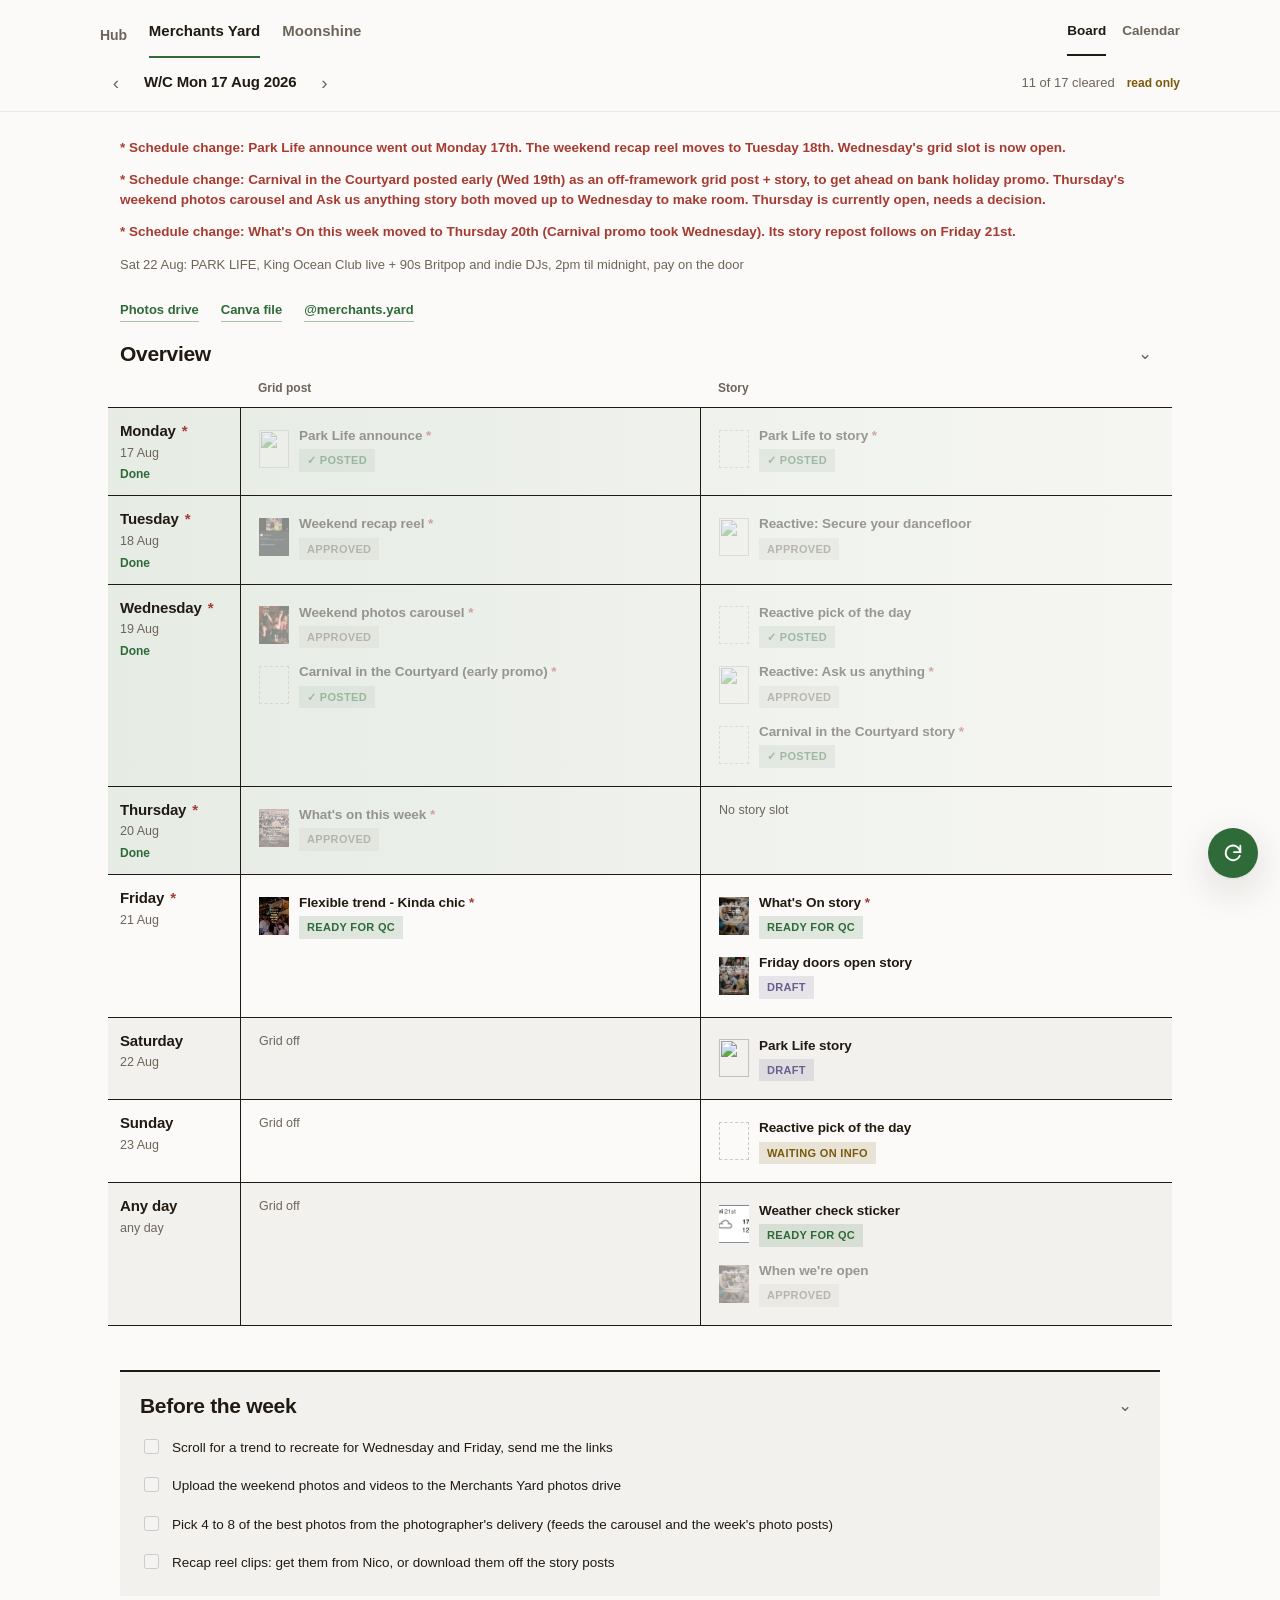
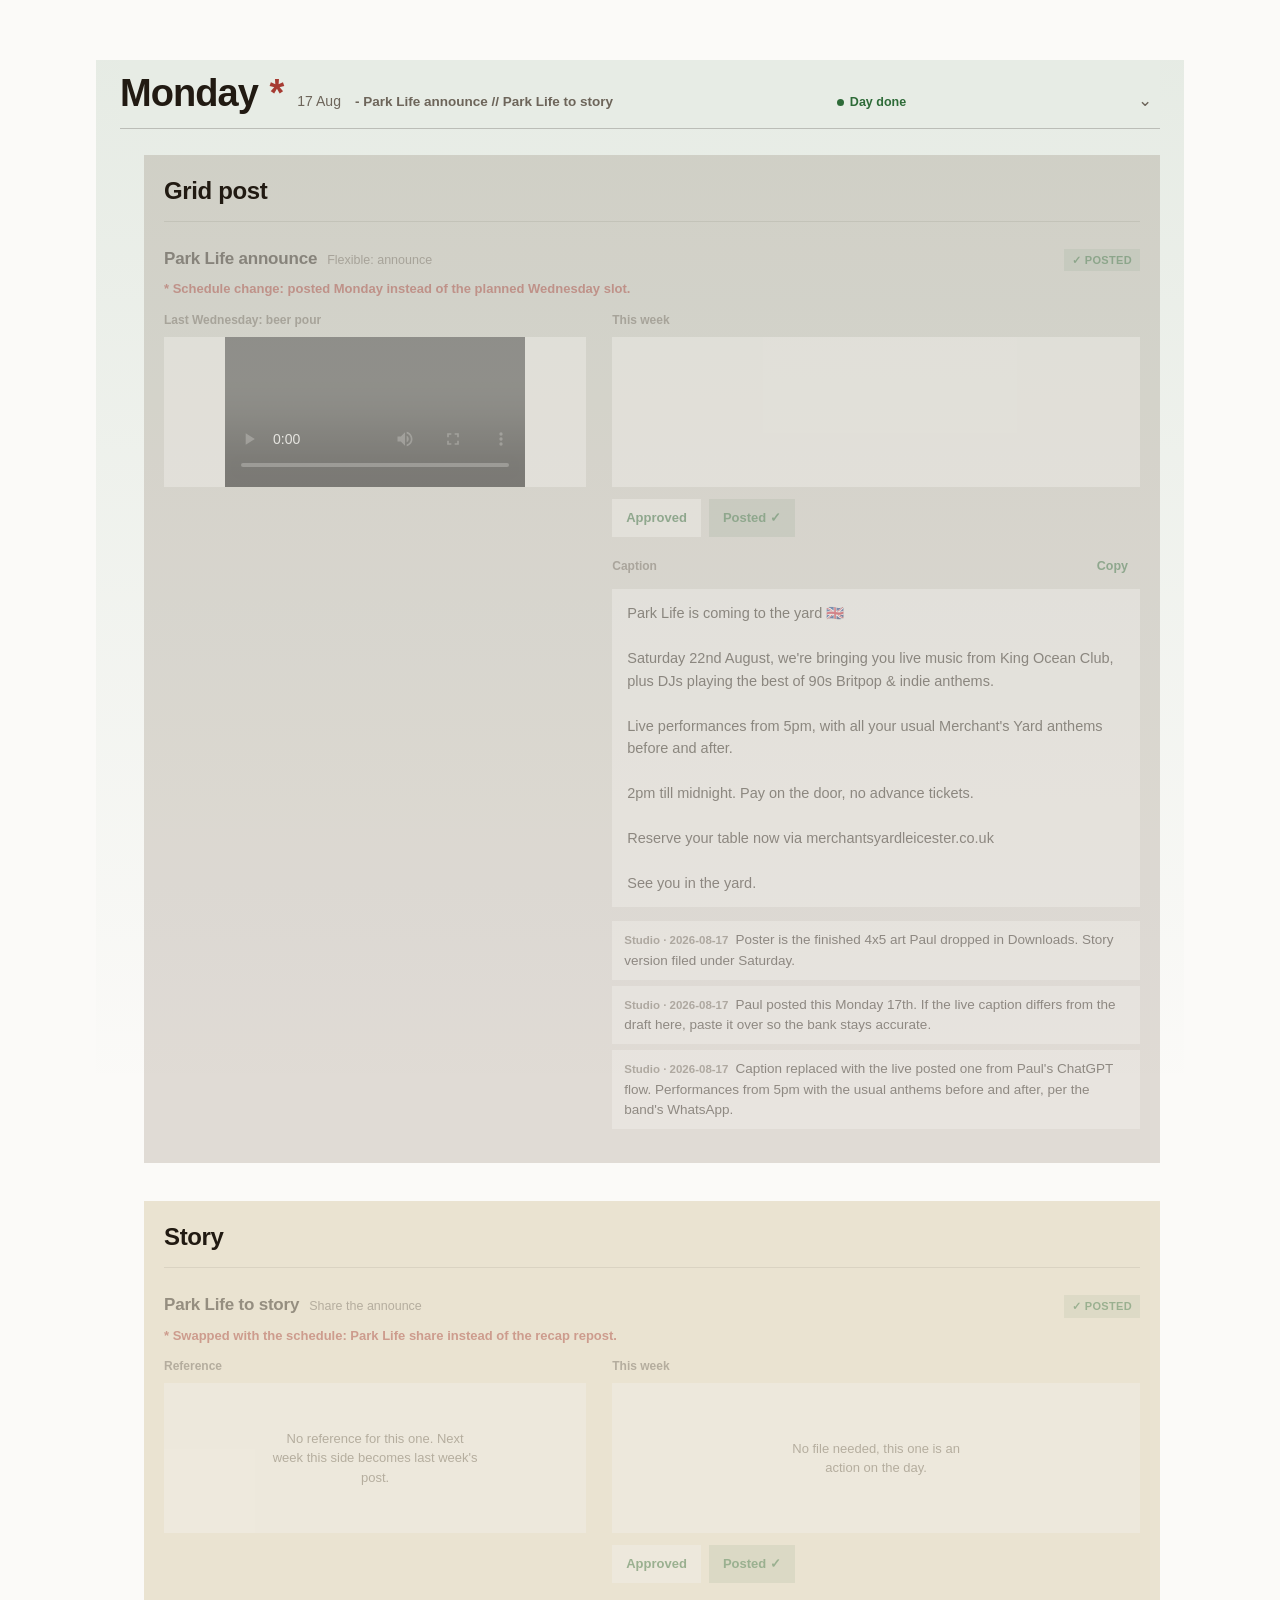
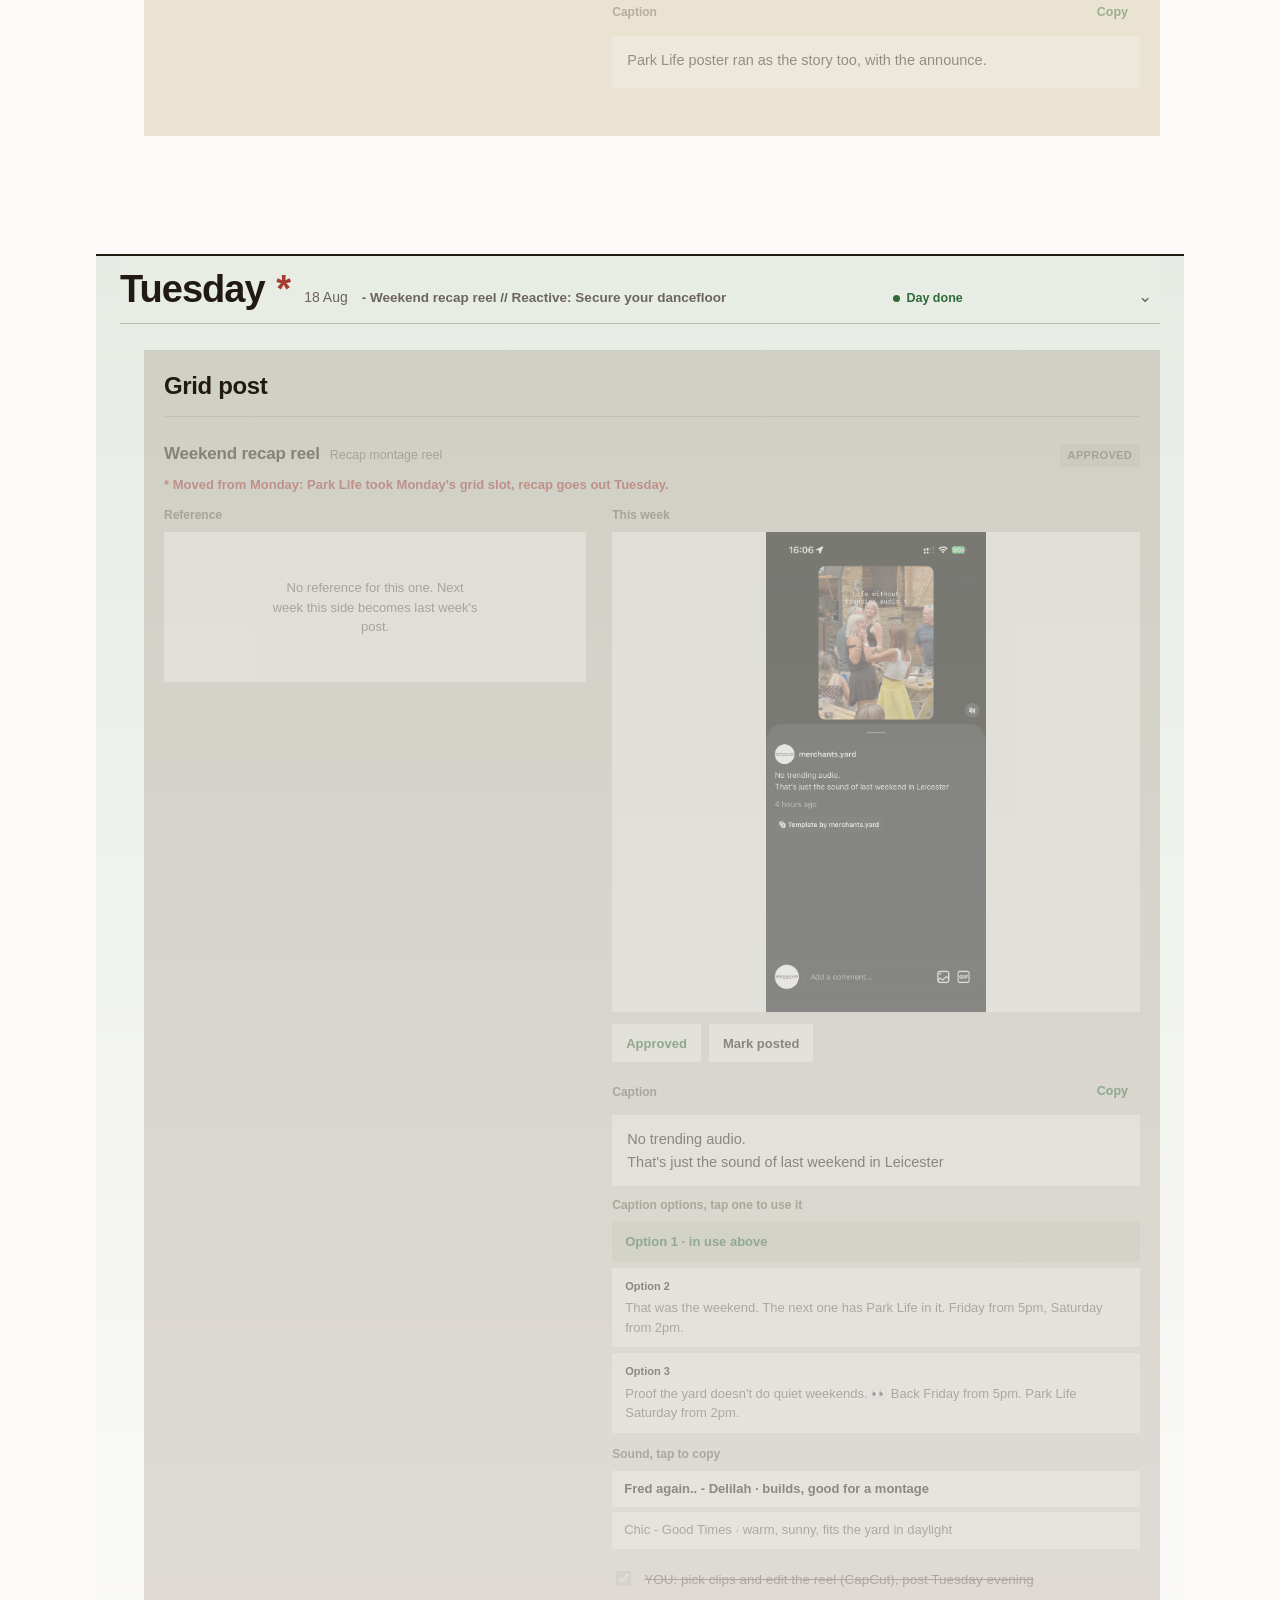
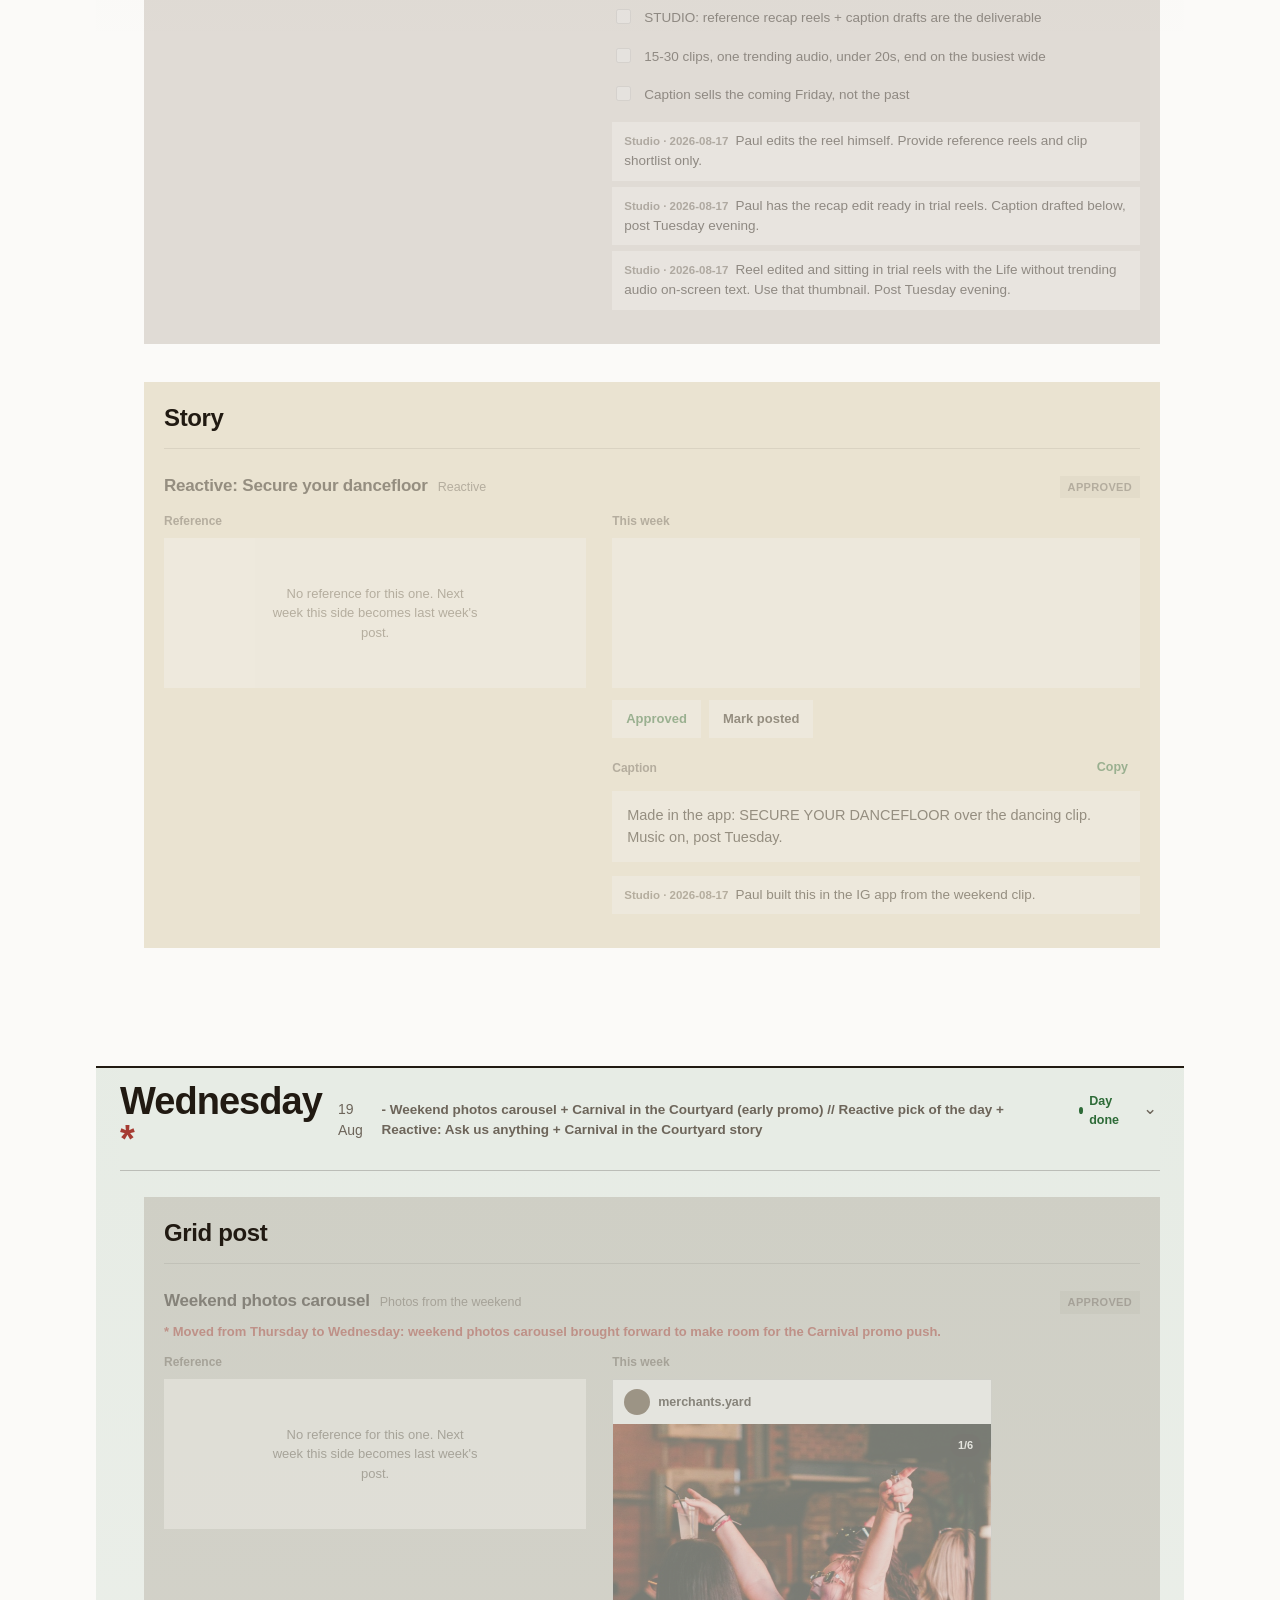
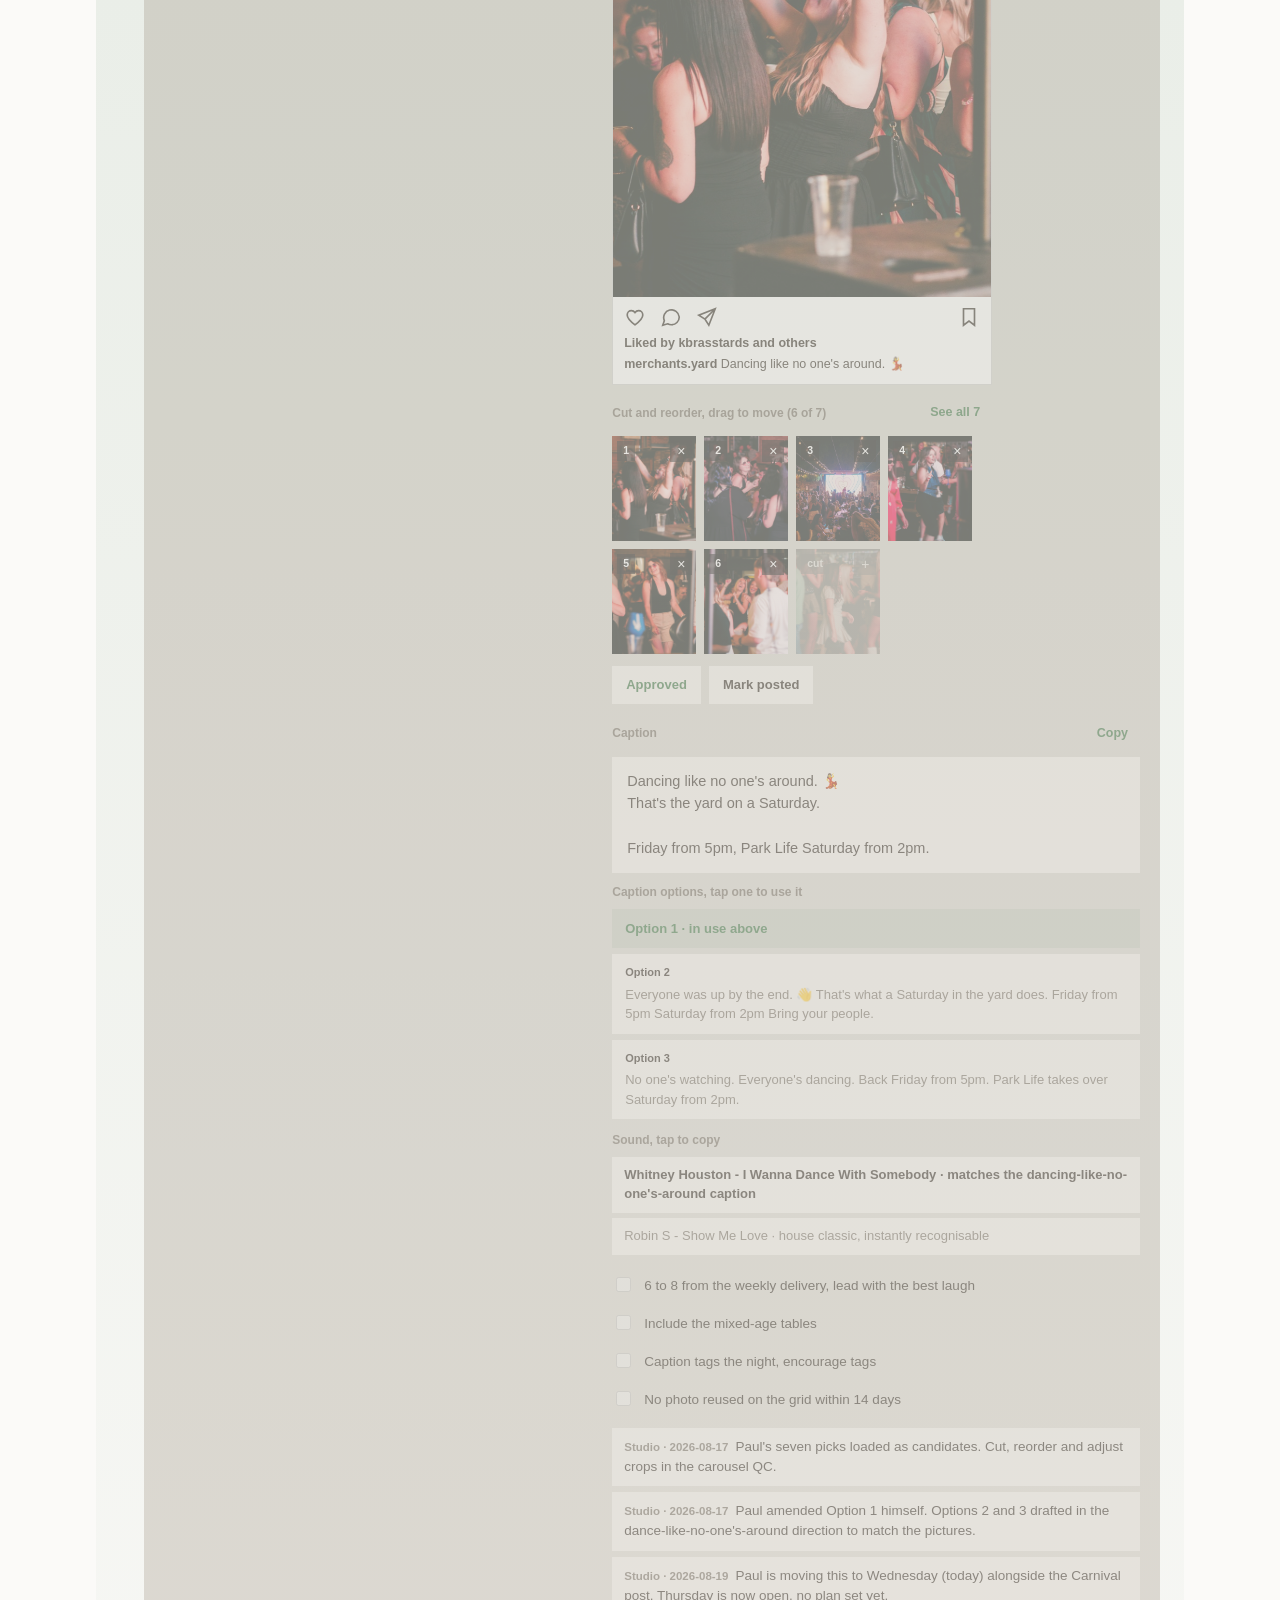
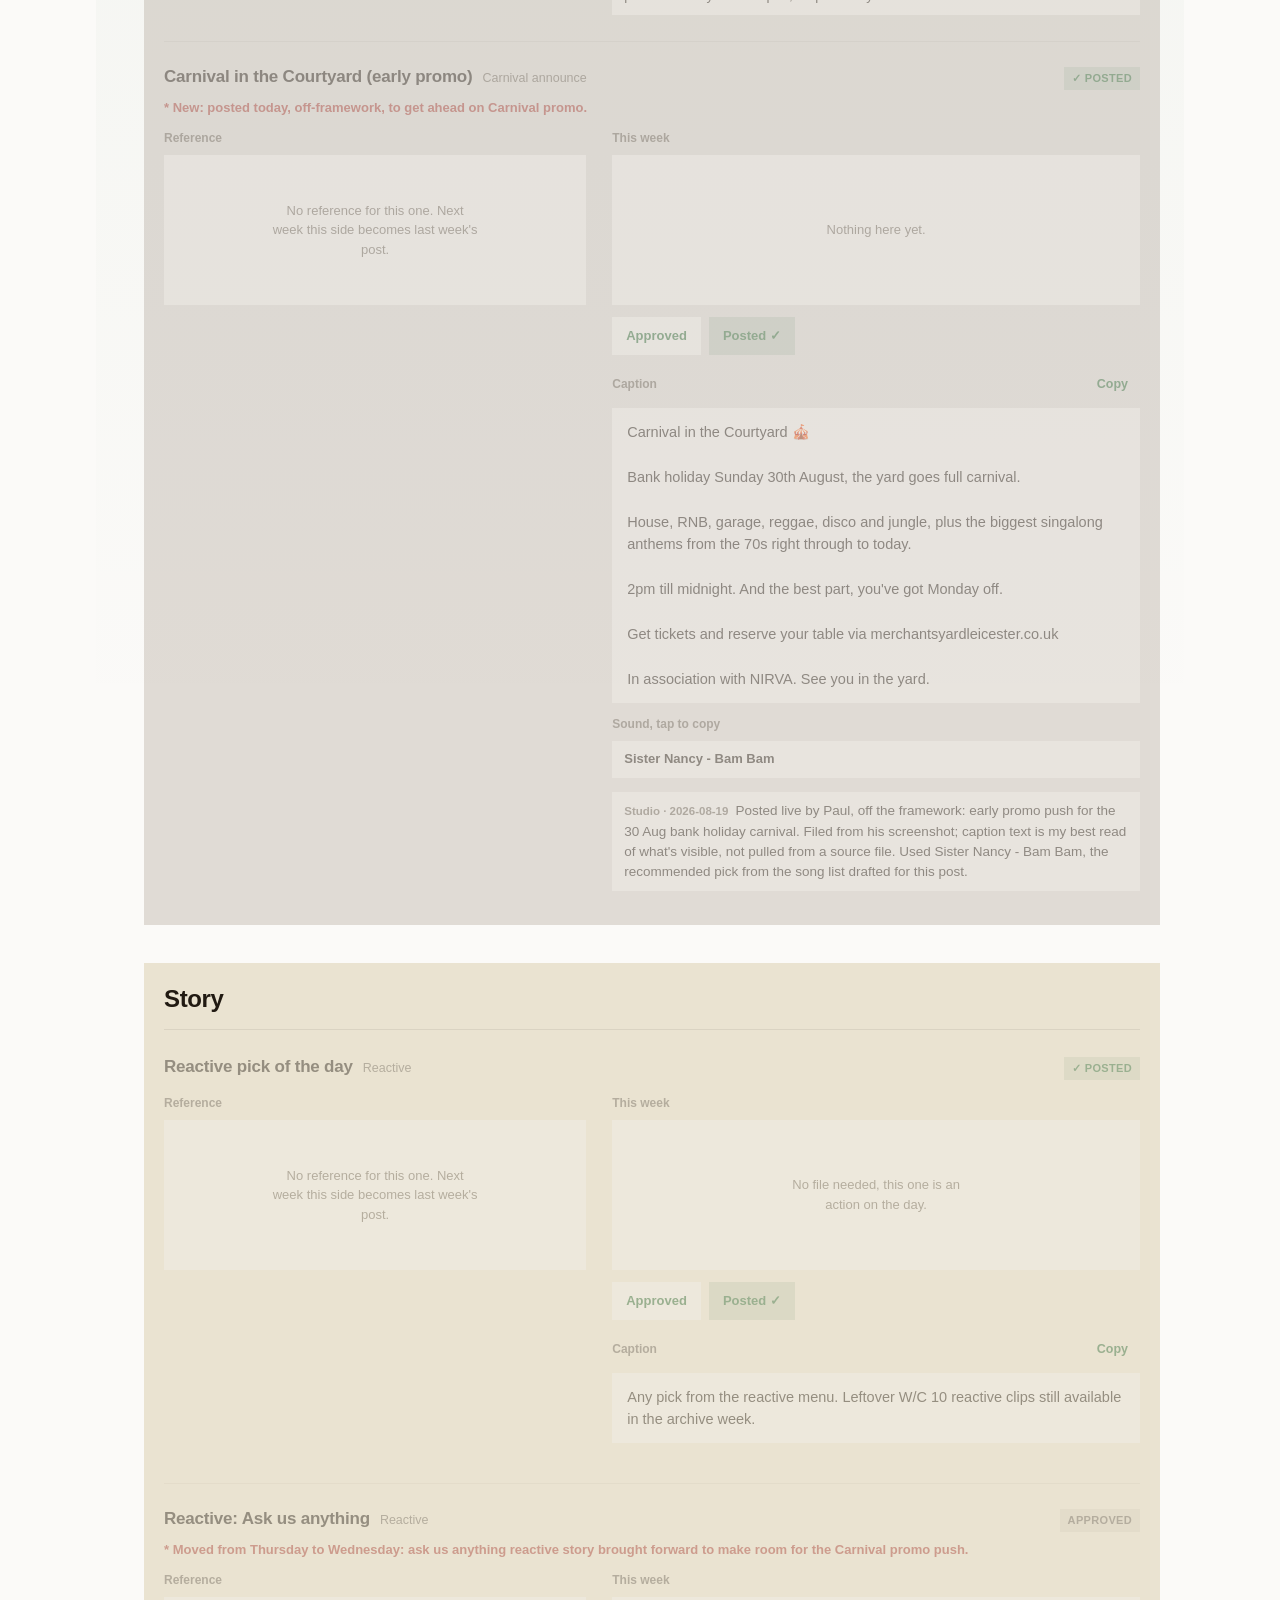
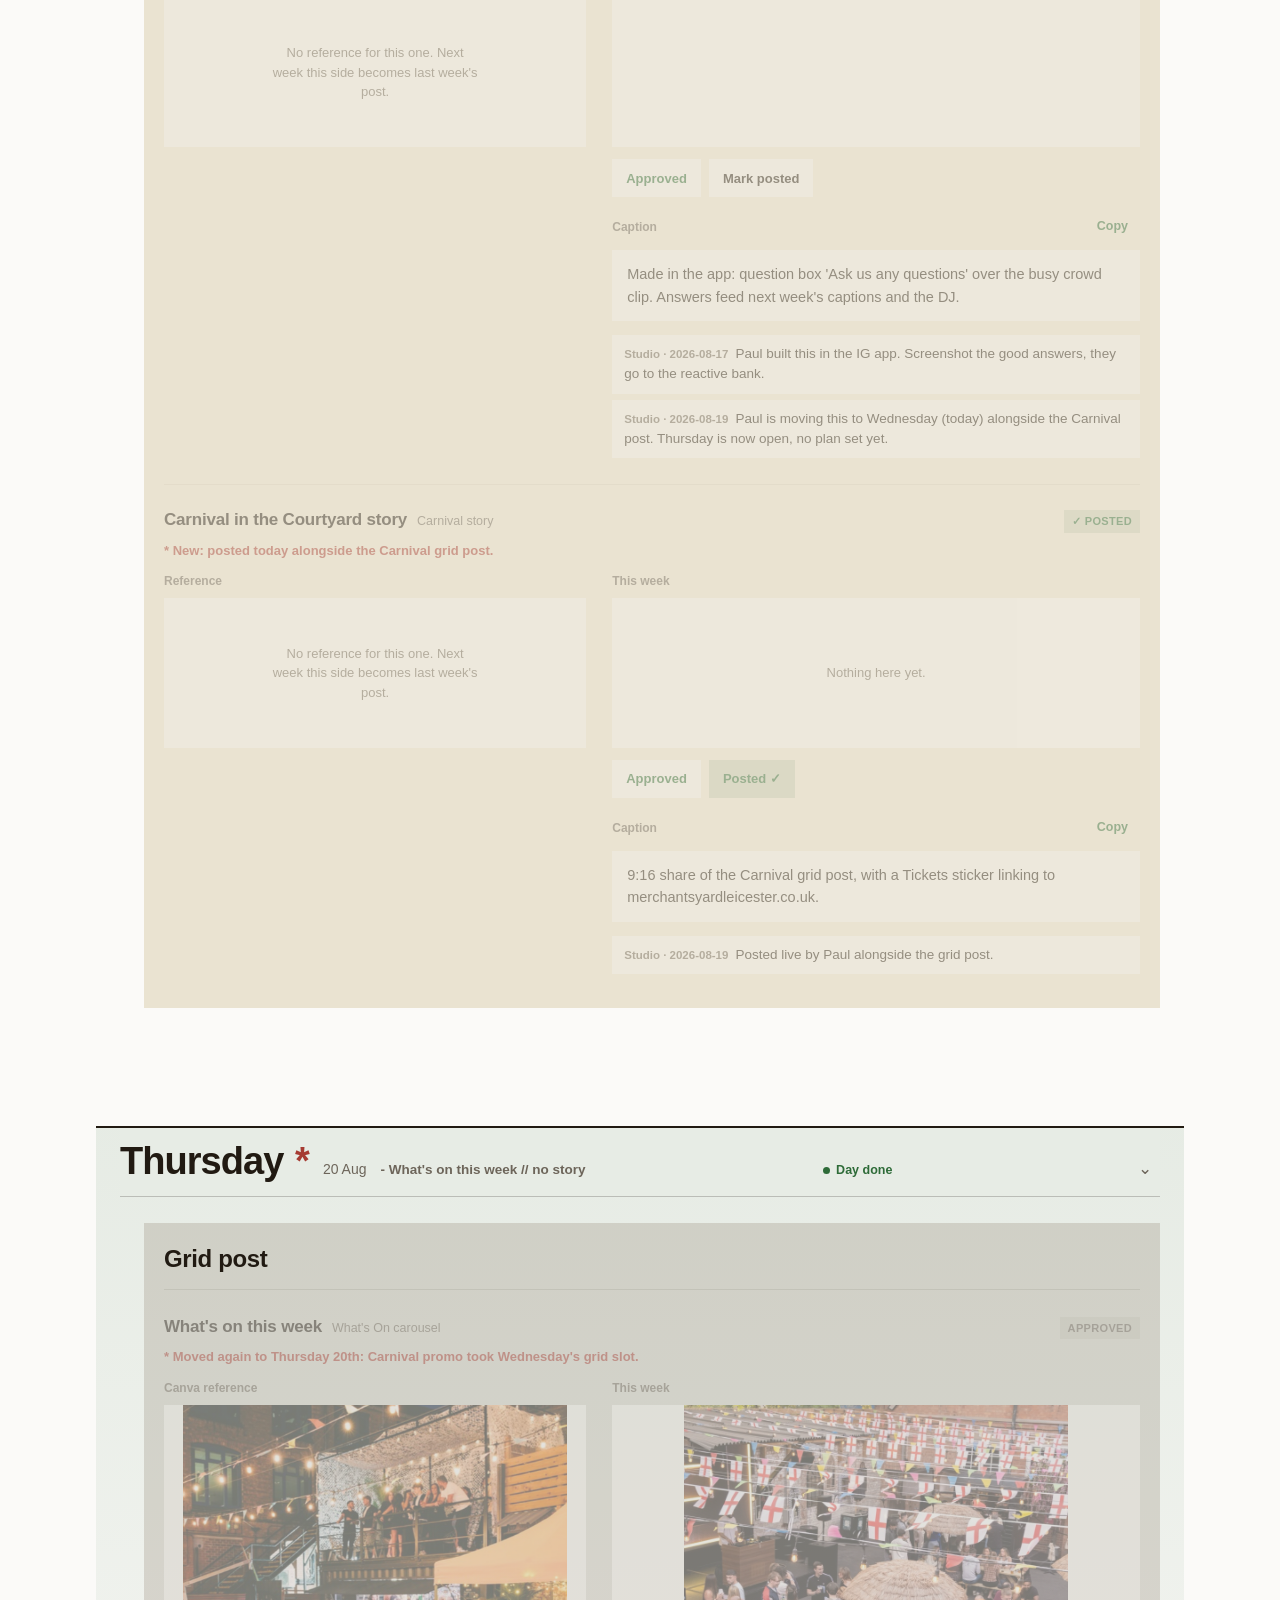
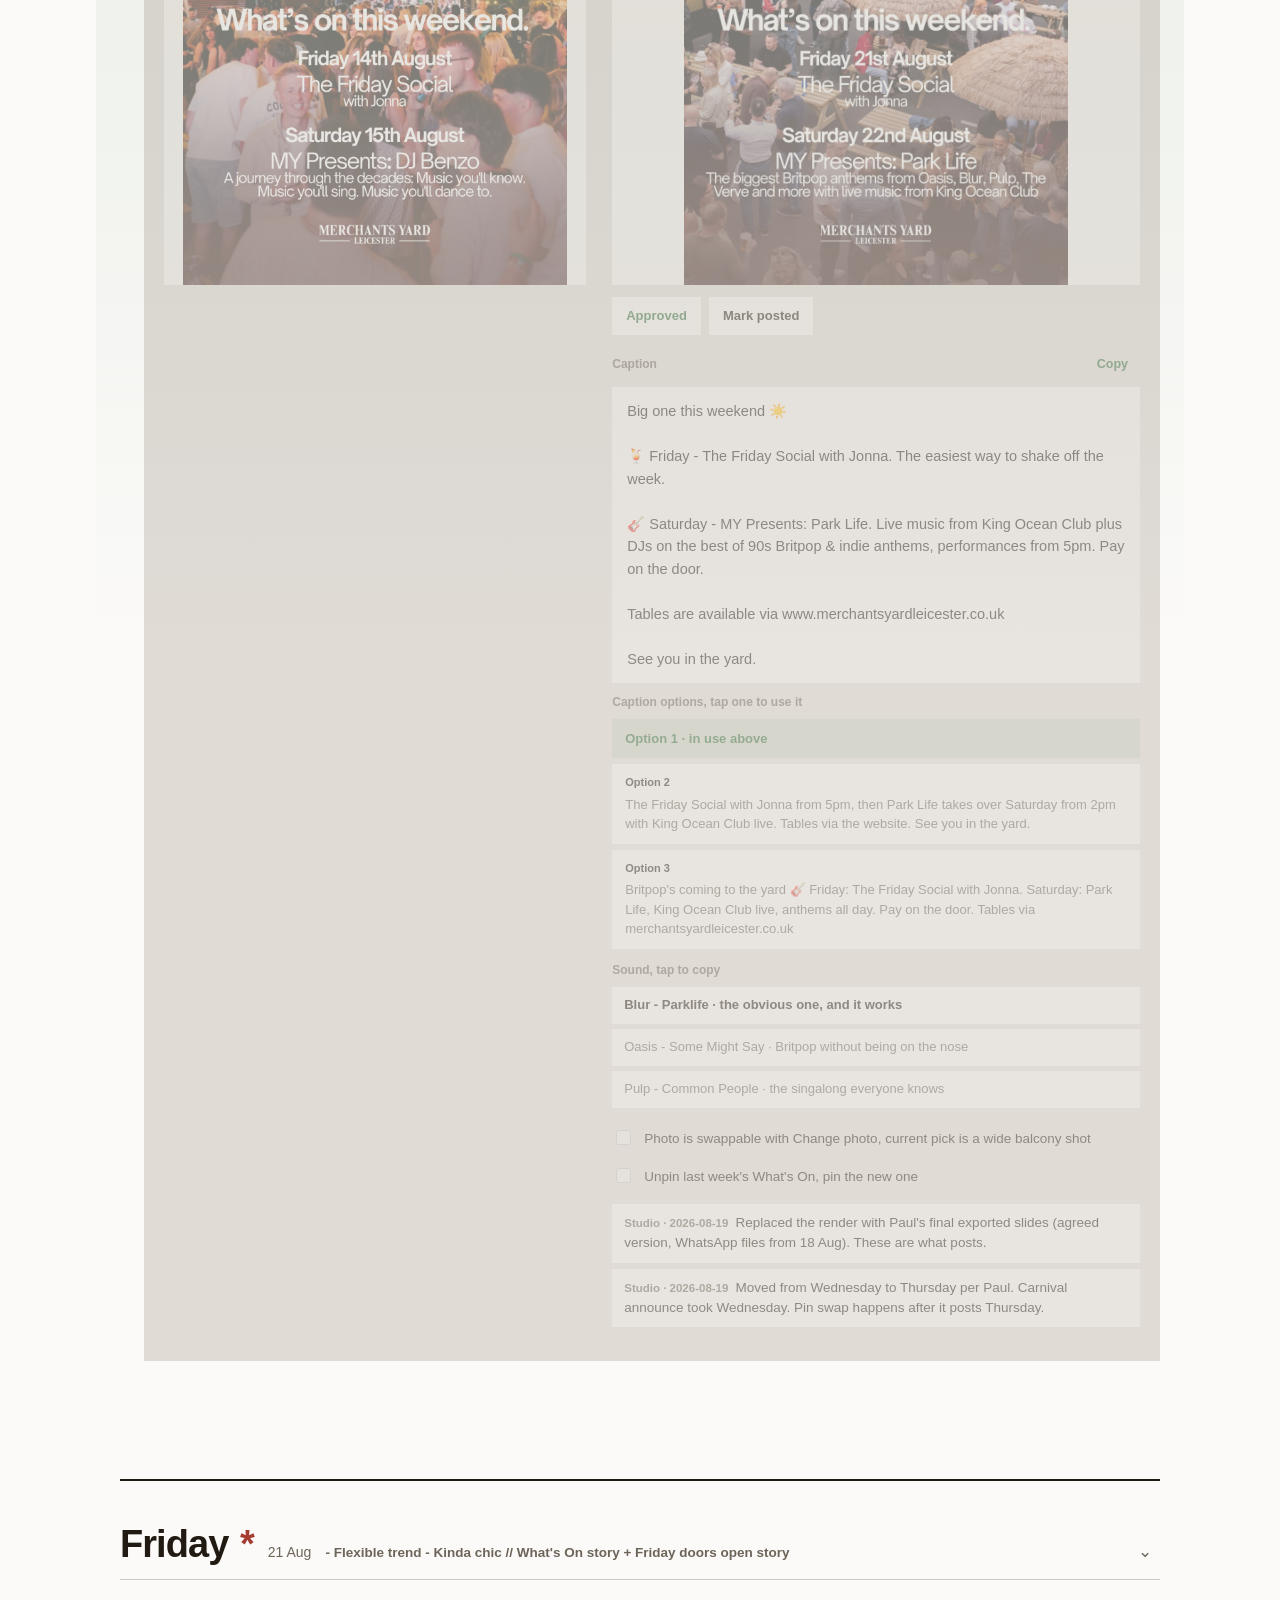
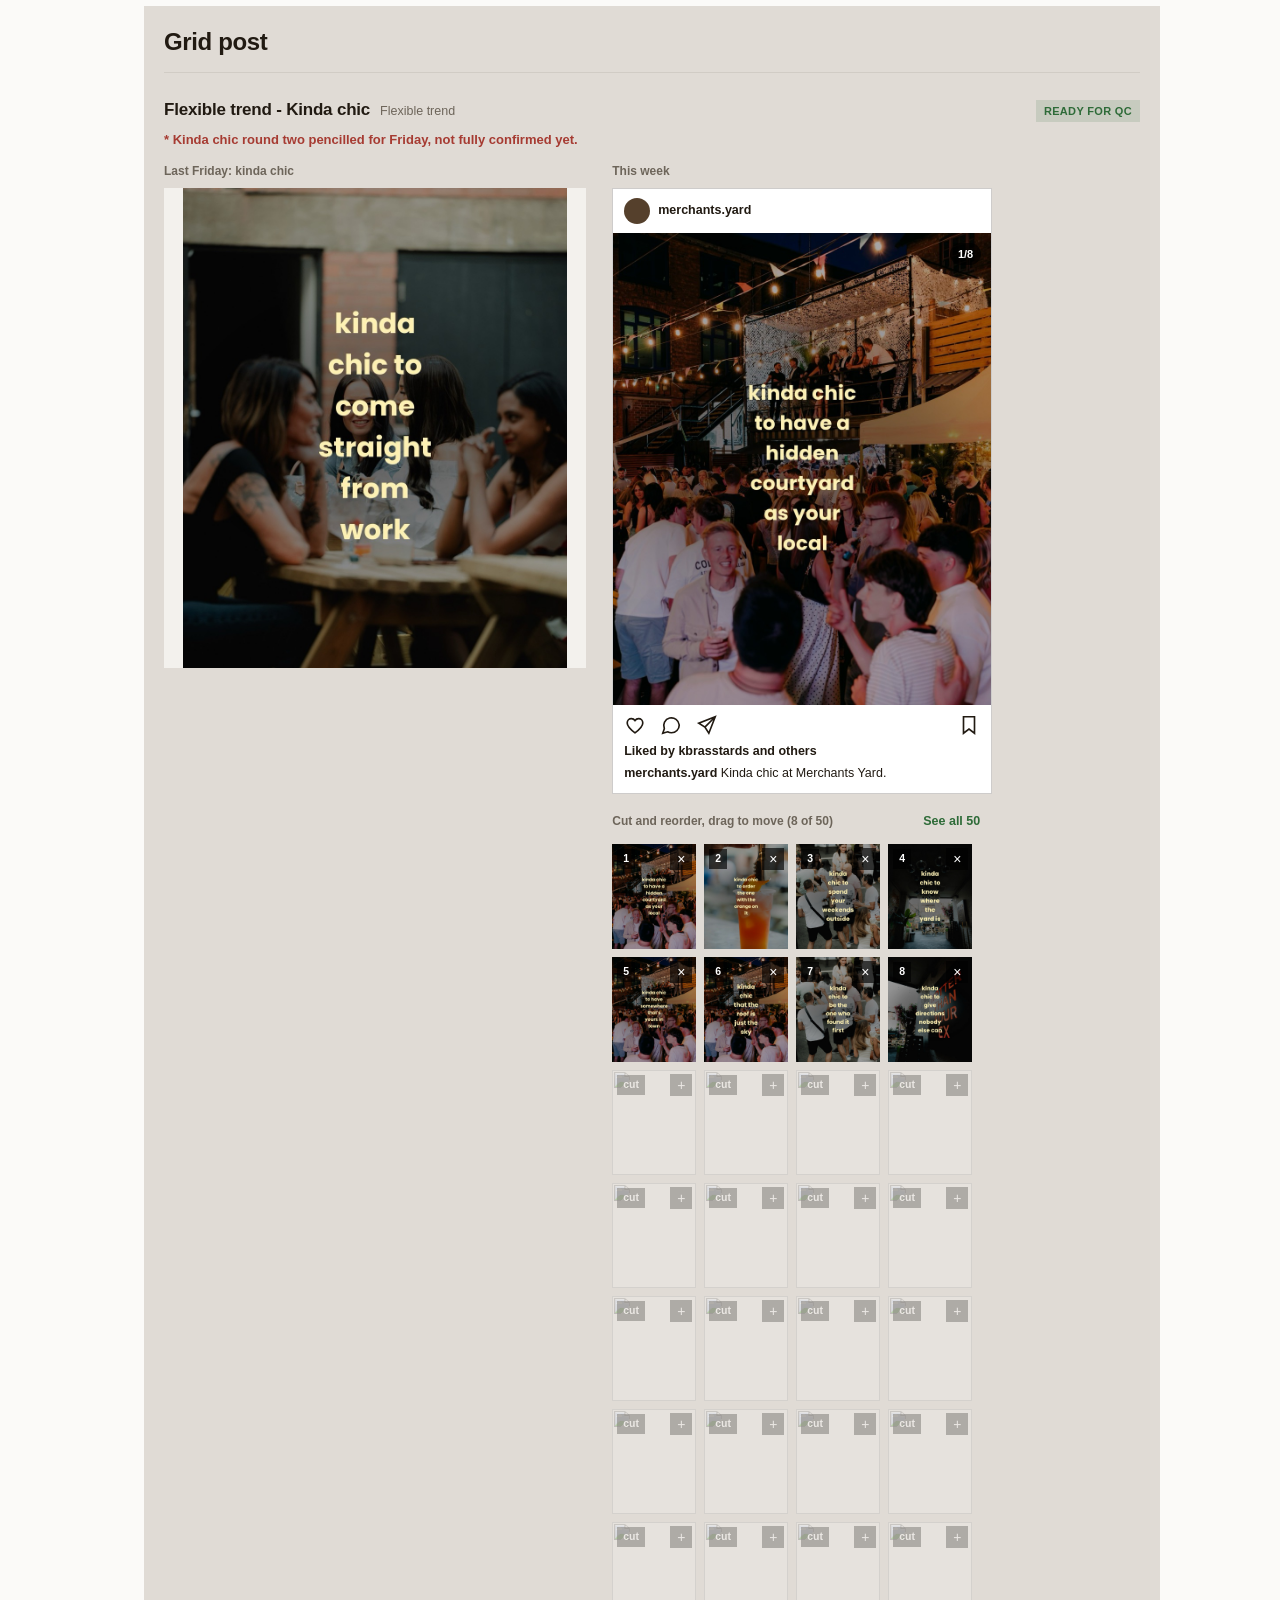
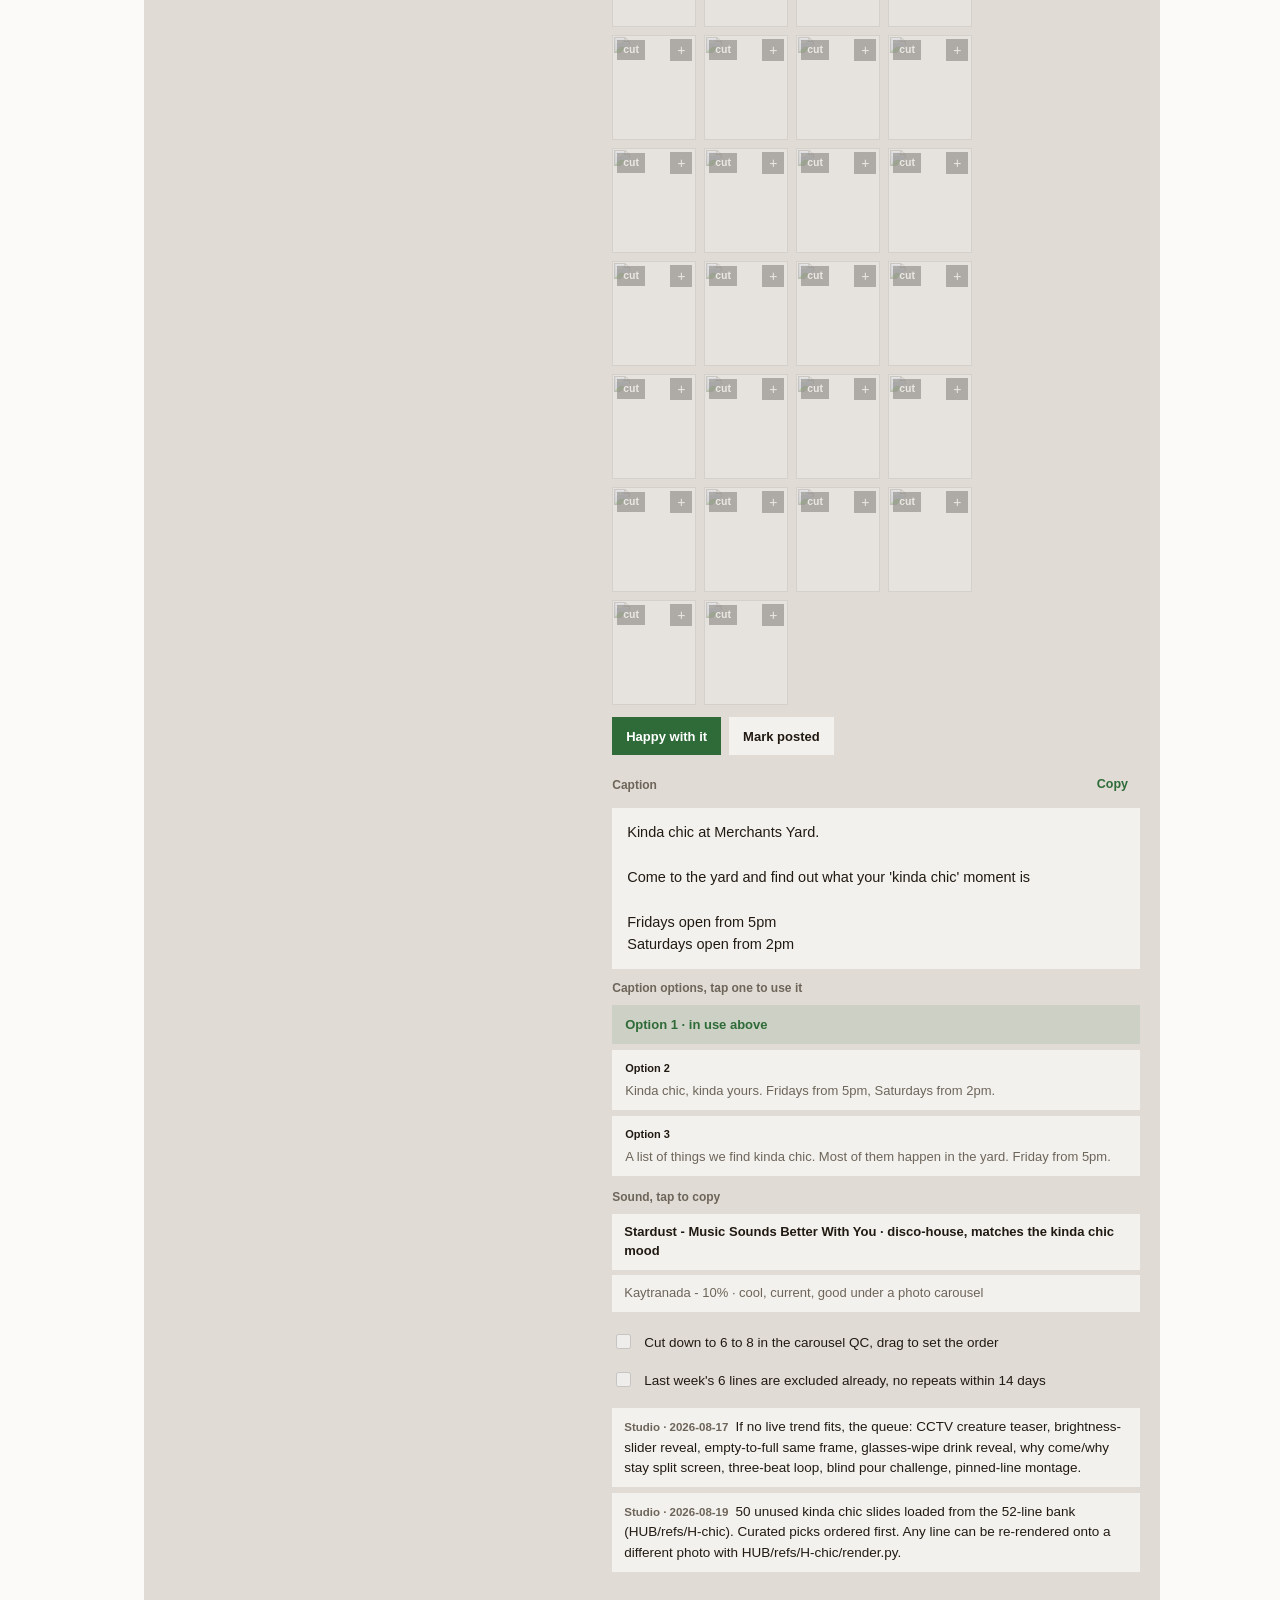
==== index.html @ 1a8aab4c "hub snapshot Co-Authored-By: Claude Fable 5 <noreply@anthropic.com>" ====
<!doctype html>
<html lang="en" data-venue="merchants-yard">
<head>
<meta charset="utf-8">
<meta name="viewport" content="width=device-width, initial-scale=1, viewport-fit=cover">
<meta name="robots" content="noindex,nofollow,noarchive">
<title>TDG Hub</title>
<link rel="stylesheet" href="app.css?v=24">
<link rel="icon" href="data:image/svg+xml,<svg xmlns='http://www.w3.org/2000/svg' viewBox='0 0 64 64'><rect x='4' y='4' width='56' height='56' rx='14' fill='%23211a12'/><circle cx='32' cy='32' r='9' fill='%232e6b38'/></svg>">
</head>
<body>
<header class="topbar">
  <div class="topbar-row">
    <div class="wordmark">Hub</div>
    <div class="venue-switch" role="tablist" aria-label="Venue">
      <span class="venue-thumb" aria-hidden="true"></span>
      <button class="venue-btn" role="tab" data-venue-btn="merchants-yard">Merchants Yard</button>
      <button class="venue-btn" role="tab" data-venue-btn="moonshine">Moonshine</button>
    </div>
    <div class="view-switch" role="tablist" aria-label="View">
      <button class="view-btn is-on" role="tab" data-view-btn="board">Board</button>
      <button class="view-btn" role="tab" data-view-btn="calendar">Calendar</button>
    </div>
  </div>
  <div class="topbar-row week-row">
    <button class="week-nav" id="week-prev" aria-label="Previous week">&#8249;</button>
    <div class="week-label" id="week-label">&nbsp;</div>
    <button class="week-nav" id="week-next" aria-label="Next week">&#8250;</button>
    <div class="week-progress" id="week-progress"></div>
    <button class="mini-btn" id="week-download" hidden>Download week</button>
    <span class="ro-pill" id="ro-pill" hidden>read only</span>
  </div>
</header>

<main id="main">
  <div id="keydates" class="keydates" hidden></div>
  <div id="links" class="links-row" hidden></div>
  <section id="board" aria-label="Week overview">
    <div class="sec-head">
      <span class="sec-title">Overview</span>
      <button class="collapse-btn" data-collapse="board" aria-label="Collapse overview">&#8964;</button>
    </div>
    <div id="board-body">
      <div class="board-head" id="board-head" hidden>
        <div></div><div class="board-col-label">Grid post</div><div class="board-col-label">Story</div>
      </div>
      <div id="board-rows"></div>
    </div>
  </section>
  <section id="prep" aria-label="Prep for the week" hidden>
    <div class="sec-head">
      <span class="prep-head">Before the week</span>
      <button class="collapse-btn" data-collapse="prep" aria-label="Collapse prep">&#8964;</button>
    </div>
    <div id="prep-body"><ul class="xchecklist" id="prep-list"></ul></div>
  </section>
  <section id="expanded" aria-label="Day by day review"></section>
  <section id="calendar" class="calendar" hidden></section>
  <div id="empty" class="empty" hidden>
    <div class="empty-art" aria-hidden="true"></div>
    <p id="empty-text">No weeks here yet.</p>
  </div>
</main>

<div id="editor" class="editor" hidden>
  <div class="editor-bar">
    <button class="mini-btn editor-cancel" id="editor-cancel">Cancel</button>
    <span class="editor-hint" id="editor-hint">Drag any text block. Tap one to restyle it.</span>
    <div class="editor-size" id="editor-size" hidden>
      <span class="ed-ctl-label">Text</span>
      <button class="icon-btn" id="size-down" aria-label="Smaller text">&#8722;</button>
      <span id="size-val"></span>
      <button class="icon-btn" id="size-up" aria-label="Bigger text">&#43;</button>
      <span class="ed-ctl-label">Width</span>
      <button class="icon-btn" id="width-down" aria-label="Narrower">&#8722;</button>
      <button class="icon-btn" id="width-up" aria-label="Wider">&#43;</button>
      <button class="mini-btn" id="center-block">Centre</button>
      <select id="font-select" aria-label="Font"></select>
      <textarea id="text-edit" rows="1" placeholder="Edit the text" aria-label="Edit block text"></textarea>
    </div>
    <button class="mini-btn editor-save" id="editor-save">Save &amp; re-render</button>
  </div>
  <div class="editor-stage-wrap"><div class="editor-stage" id="editor-stage"></div></div>
</div>

<div id="photo-picker" class="photo-picker" hidden>
  <div class="picker-card">
    <div class="picker-head">
      <span class="picker-title">Change photo</span>
      <button class="icon-btn" id="picker-close" aria-label="Close">&#10005;</button>
    </div>
    <div class="picker-grid" id="picker-grid"></div>
  </div>
</div>

<div id="gallery" class="photo-picker" hidden>
  <div class="picker-card gallery-card">
    <div class="picker-head">
      <span class="picker-title" id="gallery-title">All options</span>
      <span class="gallery-count" id="gallery-count"></span>
      <button class="icon-btn" id="gallery-close" aria-label="Close">&#10005;</button>
    </div>
    <div class="gallery-grid" id="gallery-grid"></div>
  </div>
</div>

<button id="refresh-btn" title="Refresh (keeps your place)" aria-label="Refresh">
  <svg viewBox="0 0 24 24" fill="none" stroke="currentColor" stroke-width="2" stroke-linecap="round">
    <path d="M20 11a8 8 0 1 0-.6 4"/><path d="M20 4v7h-7"/>
  </svg>
</button>

<div class="toast" id="toast" role="status"></div>
<script src="app.js?v=24"></script>
</body>
</html>
---- app.css ----
/* TDG Hub, studio skin. Two venue themes, one instrument. */

:root {
  --ease: cubic-bezier(.25, .6, .3, 1);
  --r-s: 0;
  --r-m: 0;
  --r-l: 0;
  --z-sticky: 30;
  --z-overlay: 60;
  --z-modal: 70;
  --z-toast: 90;
}

/* ---------- venue themes ---------- */
:root[data-venue="merchants-yard"] {
  --bg: #fbfaf8;
  --surface: #ffffff;
  --surface-2: #f3f1ed;
  --ink-strong: #211a12;
  --ink-mid: #6d655a;
  --line: rgba(33, 26, 18, .22);
  --hairline: rgba(33, 26, 18, .08);
  --brand: #55402c;
  --accent: #2e6b38;
  --accent-soft: rgba(46, 107, 56, .10);
  --on-accent: #ffffff;
  --st-wait: #79590c;
  --st-draft: #66608c;
  --st-ready: #2e6b38;
  --st-changes: #a63b32;
  --st-done: #6b635a;
  --ok: #2e6b38;
  --ok-soft: rgba(46, 107, 56, .10);
  --kind-grid: rgba(84, 58, 32, .16);
  --kind-story: rgba(150, 114, 18, .17);
  --scrim: rgba(24, 18, 12, .38);
  --shadow-float: 0 1px 2px rgba(30, 22, 12, .06), 0 12px 40px rgba(30, 22, 12, .14);
  color-scheme: light;
}
:root[data-venue="moonshine"] {
  --bg: #141112;
  --surface: #1b1718;
  --surface-2: #241f20;
  --ink-strong: #f1eae5;
  --ink-mid: #a49890;
  --line: rgba(241, 234, 229, .24);
  --hairline: rgba(241, 234, 229, .09);
  --brand: #7e2231;
  --accent: #c04052;
  --accent-soft: rgba(192, 64, 82, .14);
  --on-accent: #ffffff;
  --st-wait: #c99e45;
  --st-draft: #9c92c4;
  --st-ready: #5da571;
  --st-changes: #d97a62;
  --st-done: #8d827b;
  --ok: #5da571;
  --ok-soft: rgba(93, 165, 113, .12);
  --kind-grid: rgba(122, 138, 178, .17);
  --kind-story: rgba(196, 150, 70, .17);
  --scrim: rgba(8, 6, 7, .55);
  --shadow-float: 0 1px 2px rgba(0, 0, 0, .5), 0 16px 48px rgba(0, 0, 0, .55);
  color-scheme: dark;
}

* { box-sizing: border-box; }
[hidden] { display: none !important; }
html, body { margin: 0; padding: 0; }
body {
  font-family: -apple-system, BlinkMacSystemFont, "SF Pro Text", "Segoe UI", Roboto, sans-serif;
  font-size: 15px;
  line-height: 1.5;
  color: var(--ink-strong);
  background: var(--bg);
  min-height: 100dvh;
  transition: background-color .3s var(--ease), color .3s var(--ease);
  -webkit-font-smoothing: antialiased;
}
button { font: inherit; color: inherit; background: none; border: 0; padding: 0; cursor: pointer; }
button:focus-visible, [contenteditable]:focus-visible, input:focus-visible, select:focus-visible {
  outline: 2px solid var(--accent); outline-offset: 2px; border-radius: 0;
}
::selection { background: var(--accent-soft); }

/* ---------- top bar ---------- */
.topbar {
  position: sticky; top: 0; z-index: var(--z-sticky);
  background: var(--bg);
  border-bottom: 1px solid var(--hairline);
  padding: calc(env(safe-area-inset-top) + 14px) 20px 0;
  transition: background-color .3s var(--ease);
}
.topbar-row {
  display: flex; align-items: center; gap: 22px;
  max-width: 1080px; margin: 0 auto;
}
.week-row { padding: 10px 0 12px; gap: 12px; }
.wordmark {
  font-weight: 700; font-size: 14px; letter-spacing: -.01em;
  color: var(--ink-mid);
}
.venue-switch { display: flex; gap: 22px; flex: 1; }
.venue-thumb { display: none; }
.venue-btn {
  position: relative; padding: 6px 0 14px;
  font-size: 15px; font-weight: 600; color: var(--ink-mid);
  transition: color .18s var(--ease);
  min-height: 40px; white-space: nowrap;
}
.venue-btn::after {
  content: ""; position: absolute; left: 0; right: 0; bottom: -1px; height: 2px;
  background: var(--accent); opacity: 0;
  transition: opacity .18s var(--ease);
}
.venue-btn:hover { color: var(--ink-strong); }
:root[data-venue="merchants-yard"] .venue-btn[data-venue-btn="merchants-yard"],
:root[data-venue="moonshine"] .venue-btn[data-venue-btn="moonshine"] {
  color: var(--ink-strong); font-weight: 700;
}
:root[data-venue="merchants-yard"] .venue-btn[data-venue-btn="merchants-yard"]::after,
:root[data-venue="moonshine"] .venue-btn[data-venue-btn="moonshine"]::after { opacity: 1; }
.view-switch { display: flex; gap: 16px; }
.view-btn {
  padding: 6px 0 14px; font-size: 13.5px; font-weight: 600; color: var(--ink-mid);
  position: relative; min-height: 40px;
  transition: color .18s var(--ease);
}
.view-btn::after {
  content: ""; position: absolute; left: 0; right: 0; bottom: -1px; height: 2px;
  background: var(--ink-strong); opacity: 0; transition: opacity .18s var(--ease);
}
.view-btn:hover { color: var(--ink-strong); }
.view-btn.is-on { color: var(--ink-strong); }
.view-btn.is-on::after { opacity: 1; }

.week-nav {
  width: 32px; height: 32px; border-radius: 50%;
  font-size: 19px; line-height: 1; color: var(--ink-mid);
  display: grid; place-items: center;
  transition: background-color .15s var(--ease), color .15s var(--ease);
}
.week-nav:hover { background: var(--surface-2); color: var(--ink-strong); }
.week-nav:disabled { opacity: .3; cursor: default; background: none; }
.week-label { font-weight: 700; font-size: 15px; letter-spacing: -.01em; min-width: 150px; text-align: center; }
.week-progress { font-size: 13px; color: var(--ink-mid); margin-left: auto; font-variant-numeric: tabular-nums; }
.ro-pill {
  font-size: 12px; font-weight: 600; color: var(--st-wait);
}

/* ---------- shell ---------- */
#main { max-width: 1080px; margin: 0 auto; padding: 26px 20px calc(env(safe-area-inset-bottom) + 80px); }
.keydates {
  font-size: 13px; color: var(--ink-mid); font-weight: 500;
  margin-bottom: 26px; display: flex; flex-wrap: wrap; gap: 4px 0;
}
.keydate { display: inline; }
.keydate + .keydate::before { content: "·"; margin: 0 8px; color: var(--ink-mid); }
.week-alert {
  width: 100%; font-size: 13.5px; font-weight: 600; color: var(--st-changes);
  margin-bottom: 8px;
}
.xalert { font-size: 13px; font-weight: 600; color: var(--st-changes); padding: 2px 0 4px; }
.day-star { color: var(--st-changes); font-weight: 800; margin-left: 2px; }
.mini-alert { color: var(--st-changes); font-weight: 800; }

/* ---------- compact board ---------- */
.board-head {
  display: grid; grid-template-columns: 120px 1fr 1fr; gap: 0;
  padding: 0 12px; margin: 0 -12px;
  border-bottom: 1px solid var(--ink-strong);
}
.board-head > div { padding: 0 0 10px 18px; }
.board-head > div:first-child { padding-left: 0; }
.board-col-label { font-size: 12px; font-weight: 600; color: var(--ink-mid); }
.day-row {
  display: grid; grid-template-columns: 120px 1fr 1fr; gap: 0;
  padding: 0 12px; margin: 0 -12px;
  border-bottom: 1px solid var(--ink-strong);
  transition: background-color .3s var(--ease);
}
.day-row.z-b { background: var(--surface-2); }
.day-row.z-b.sub { background: color-mix(in srgb, var(--surface-2) 55%, var(--bg)); }
.day-row.z-a { background: transparent; }
.day-row.z-a.sub { background: color-mix(in srgb, var(--surface-2) 30%, var(--bg)); }
.day-row .day-cell { border-left: 1px solid var(--ink-strong); padding: 12px 0 12px 18px; }
.day-cell-label { align-self: stretch; padding: 12px 18px 12px 0; }
.day-row.is-complete {
  background: linear-gradient(90deg, var(--ok-soft), color-mix(in srgb, var(--ok-soft) 25%, transparent));
}
.day-cell-label { display: flex; flex-direction: column; gap: 1px; }
.day-cell-label button {
  text-align: left; font-size: 15px; font-weight: 700; letter-spacing: -.01em; color: var(--ink-strong);
  transition: color .15s var(--ease);
}
.day-cell-label button:hover { color: var(--accent); }
.day-cell-label .d-date { font-size: 12.5px; color: var(--ink-mid); }
.day-cell-label .d-done { font-size: 12px; font-weight: 700; color: var(--ok); padding-top: 2px; }
.day-cell { display: flex; flex-direction: column; gap: 2px; min-width: 0; }
.mini {
  display: flex; gap: 10px; align-items: center; width: 100%; text-align: left;
  border-radius: var(--r-s);
  padding: 6px 8px; margin: 0 -8px; min-height: 46px; width: calc(100% + 16px);
  transition: background-color .15s var(--ease), opacity .25s var(--ease);
}
.mini:hover { background: var(--surface-2); }
.mini.is-done { opacity: .42; }
.mini.is-done:hover { opacity: .8; }
.mini-thumb {
  width: 30px; min-width: 30px; height: 38px; border-radius: 0; object-fit: cover;
  background: var(--surface-2);
}
.mini-thumb.is-empty { border: 1px dashed var(--line); background: transparent; }
.mini-main { flex: 1; min-width: 0; }
.mini-title {
  font-size: 13.5px; font-weight: 600; white-space: nowrap; overflow: hidden; text-overflow: ellipsis;
  letter-spacing: -.005em;
}
.mini-status {
  font-size: 11px; font-weight: 700; letter-spacing: .03em; text-transform: uppercase;
  display: inline-flex; width: fit-content; padding: 3px 8px; margin-top: 3px;
  color: var(--st-done); background: color-mix(in srgb, var(--st-done) 13%, transparent);
}
.mini-status.waiting { color: var(--st-wait); background: color-mix(in srgb, var(--st-wait) 14%, transparent); }
.mini-status.draft { color: var(--st-draft); background: color-mix(in srgb, var(--st-draft) 14%, transparent); }
.mini-status.ready { color: var(--st-ready); background: color-mix(in srgb, var(--st-ready) 14%, transparent); }
.mini-status.changes { color: var(--st-changes); background: color-mix(in srgb, var(--st-changes) 14%, transparent); }
.mini-status.approved { color: var(--st-done); background: color-mix(in srgb, var(--st-done) 13%, transparent); }
.mini-status.posted { color: var(--ok); background: color-mix(in srgb, var(--ok) 16%, transparent); }
.cell-off { font-size: 12.5px; color: var(--ink-mid); padding: 2px 0; }

/* ---------- links + section chrome ---------- */
.links-row {
  display: flex; flex-wrap: wrap; gap: 4px 22px; margin-bottom: 16px;
  font-size: 13px; font-weight: 600;
}
.links-row a { color: var(--accent); text-decoration: none; border-bottom: 1px solid color-mix(in srgb, var(--accent) 40%, transparent); padding-bottom: 1px; }
.links-row a:hover { border-bottom-color: var(--accent); }
.sec-head { display: flex; align-items: center; gap: 10px; }
#board .sec-head { padding: 0 0 10px; }
.sec-title { font-size: 21px; font-weight: 700; letter-spacing: -.015em; }
.collapse-btn {
  margin-left: auto; width: 30px; height: 30px; display: grid; place-items: center;
  font-size: 17px; line-height: 1; color: var(--ink-mid);
  transition: transform .18s var(--ease), color .15s var(--ease);
}
.collapse-btn:hover { color: var(--ink-strong); }
.collapse-btn.is-collapsed { transform: rotate(-90deg); }

/* ---------- week prep ---------- */
#prep {
  margin-top: 44px; padding: 18px 20px 20px;
  background: var(--surface-2);
  border-top: 2px solid var(--ink-strong);
}
.prep-head { font-size: 21px; font-weight: 700; letter-spacing: -.015em; margin-bottom: 12px; }
#prep .xchecklist { margin-top: 0; }
#prep .sec-head { margin-bottom: 10px; }
#prep .prep-head { margin-bottom: 0; }

/* ---------- expanded review ---------- */
#expanded { margin-top: 64px; display: flex; flex-direction: column; gap: 72px; }
.xday { scroll-margin-top: 130px; border-top: 2px solid var(--ink-strong); padding-top: 30px; }
#expanded .xday:first-of-type { border-top: 0; padding-top: 0; }
.xday.is-complete {
  background: linear-gradient(180deg, var(--ok-soft), transparent 60%);
  border-radius: var(--r-l); padding: 0 24px 8px; margin: 0 -24px;
}
.xday-head {
  position: sticky; top: 112px; z-index: 20;
  display: flex; align-items: baseline; gap: 14px;
  margin: 0 0 26px; padding: 14px 0 12px;
  background: var(--bg);
  border-bottom: 1px solid var(--line);
}
.xday.is-complete .xday-head { background: color-mix(in srgb, var(--ok) 10%, var(--bg)); }
.xday-name { font-size: 38px; font-weight: 800; letter-spacing: -.025em; line-height: 1; }
.xday-date { font-size: 14px; color: var(--ink-mid); }
.xday-complete-chip {
  font-size: 12.5px; font-weight: 700; color: var(--ok); margin-left: auto;
  display: flex; align-items: center; gap: 6px;
}
.xday-complete-chip::before { content: ""; width: 7px; height: 7px; border-radius: 50%; background: var(--ok); }
.xkind { margin: 0 0 38px 24px; padding: 18px 20px 8px; }
.xkind.k-grid { background: var(--kind-grid); }
.xkind.k-story { background: var(--kind-story); }
.xkind-head {
  font-size: 24px; font-weight: 700; color: var(--ink-strong);
  letter-spacing: -.015em;
  padding-bottom: 12px; margin-bottom: 2px;
  border-bottom: 1px solid var(--hairline);
}
.xpost {
  scroll-margin-top: 130px;
  padding: 22px 0 26px;
  border-bottom: 1px solid var(--hairline);
  transition: opacity .3s var(--ease);
}
.xpost:last-child { border-bottom: 0; }
.xpost.is-done { opacity: .42; }
.xpost.is-done:hover, .xpost.is-done:focus-within { opacity: 1; }
.xpost-head { display: flex; align-items: baseline; gap: 10px; padding: 0 0 6px; }
.xpost-title { font-size: 17px; font-weight: 700; letter-spacing: -.012em; }
.xpost-slot { font-size: 12.5px; color: var(--ink-mid); }
.xpost-body { display: grid; grid-template-columns: 1fr 1.25fr; gap: 26px; padding: 8px 0 0; align-items: start; }
.xpane { min-width: 0; }
.xpane-label {
  font-size: 12px; font-weight: 600; color: var(--ink-mid);
  margin-bottom: 8px; display: block;
}
.xmedia {
  background: var(--surface-2);
  border-radius: var(--r-m);
  display: grid; place-items: center; overflow: hidden; min-height: 150px;
}
.xmedia img, .xmedia video { max-width: 100%; max-height: 480px; display: block; }
.xmedia .placeholder { padding: 28px 20px; color: var(--ink-mid); font-size: 13px; text-align: center; max-width: 34ch; }
.xmedia .carousel { display: flex; overflow-x: auto; scroll-snap-type: x mandatory; width: 100%; }
.xmedia .carousel > * { scroll-snap-align: center; min-width: 100%; object-fit: contain; max-height: 480px; }

.xactions { display: flex; gap: 8px; flex-wrap: wrap; margin: 12px 0 2px; }
.xbtn {
  font-size: 13px; font-weight: 600; padding: 9px 14px; border-radius: 0; min-height: 38px;
  background: var(--surface-2); color: var(--ink-strong);
  transition: transform .12s var(--ease), background-color .15s var(--ease), color .15s var(--ease);
}
.xbtn:hover { background: color-mix(in srgb, var(--surface-2) 60%, var(--line)); }
.xbtn:active { transform: scale(.97); }
.xbtn.approve { background: var(--accent); color: var(--on-accent); }
.xbtn.approve:hover { background: color-mix(in srgb, var(--accent) 88%, black); }
.xbtn.approve.is-on { background: var(--surface-2); color: var(--st-ready); }
.xbtn.posted.is-on { background: color-mix(in srgb, var(--ok) 18%, transparent); color: var(--ok); }

.xcap-label-row { display: flex; align-items: center; justify-content: space-between; margin: 14px 0 8px; }
.xcap-label-row .xpane-label { margin-bottom: 0; }
.mini-btn {
  font-size: 12.5px; font-weight: 600; color: var(--accent);
  padding: 6px 12px; border-radius: 0;
  transition: background-color .15s var(--ease), transform .12s var(--ease);
  min-height: 30px;
}
.mini-btn:hover { background: var(--accent-soft); }
.mini-btn:active { transform: scale(.95); }
.caption-edit {
  font-size: 14.5px; line-height: 1.55; white-space: pre-wrap;
  background: var(--surface-2);
  border: 1px solid transparent;
  border-radius: var(--r-m); padding: 12px 14px; min-height: 52px;
  transition: border-color .15s var(--ease), background-color .15s var(--ease);
}
.caption-edit:empty::before { content: "No caption yet. Tap to write one."; color: var(--ink-mid); }
.caption-edit:hover { background: color-mix(in srgb, var(--surface-2) 70%, var(--bg)); }
.caption-edit:focus { border-color: var(--accent); background: var(--surface); outline: none; }

.alt-chips { display: flex; flex-direction: column; gap: 6px; margin-top: 8px; }
.alt-chip {
  text-align: left; font-size: 13px; line-height: 1.5;
  background: var(--surface-2); color: var(--ink-mid);
  padding: 10px 13px; border-radius: 0;
  transition: color .15s var(--ease), background-color .15s var(--ease);
}
.alt-chip:hover { color: var(--ink-strong); background: color-mix(in srgb, var(--surface-2) 60%, var(--line)); }
.alt-chip.is-current { color: var(--st-ready); font-weight: 700; cursor: default; background: color-mix(in srgb, var(--st-ready) 10%, transparent); }
.alt-tag { display: block; font-size: 11px; font-weight: 700; color: var(--ink-strong); margin-bottom: 4px; }

.xchecklist { margin: 14px 0 0; padding: 0; list-style: none; display: flex; flex-direction: column; gap: 8px; }
.xchecklist li { font-size: 13.5px; color: var(--ink-strong); display: flex; gap: 10px; align-items: baseline; }
.tick-label { display: flex; gap: 10px; align-items: baseline; cursor: pointer; padding: 3px 0; }
.mini-thumb.is-video {
  display: grid; place-items: center; font-size: 12px; color: var(--ink-mid);
  background: var(--surface-2);
}
.xchecklist input[type="checkbox"] {
  width: 15px; height: 15px; min-width: 15px; accent-color: var(--accent);
  transform: translateY(2px); cursor: pointer;
}
.xchecklist li.is-ticked span { text-decoration: line-through; color: var(--ink-mid); }

.thread { margin: 14px 0 0; padding: 0; list-style: none; display: flex; flex-direction: column; gap: 6px; }
.thread li {
  font-size: 13.5px; color: var(--ink-strong);
  background: var(--surface-2); border-radius: 0; padding: 9px 12px;
}
.thread li .t-meta { font-size: 11.5px; color: var(--ink-mid); font-weight: 600; margin-right: 7px; }
.thread-input { display: flex; gap: 8px; margin-top: 10px; }
.thread-input input {
  flex: 1; font: inherit; font-size: 13.5px; color: var(--ink-strong);
  background: var(--surface-2); border: 1px solid transparent; border-radius: 0;
  padding: 9px 13px; min-height: 38px;
  transition: border-color .15s var(--ease), background-color .15s var(--ease);
}
.thread-input input::placeholder { color: var(--ink-mid); }
.thread-input input:focus { border-color: var(--accent); background: var(--surface); outline: none; }

/* ---------- sound suggestions ---------- */
.song-row { display: flex; flex-direction: column; gap: 5px; margin-top: 8px; }
.song-chip {
  text-align: left; font-size: 13px; line-height: 1.45;
  background: var(--surface-2); color: var(--ink-mid);
  padding: 9px 12px;
  transition: color .15s var(--ease), background-color .15s var(--ease);
}
.song-chip:hover { color: var(--ink-strong); background: color-mix(in srgb, var(--surface-2) 60%, var(--line)); }
.song-chip.is-pick { color: var(--ink-strong); font-weight: 600; }
.song-chip.is-used { opacity: .5; text-decoration: line-through; }
.song-used {
  display: block; margin-top: 3px; font-size: 11px; font-weight: 700;
  color: var(--st-changes); text-decoration: none;
}

/* ---------- caption helper ---------- */
.cap-ref {
  background: var(--surface-2); padding: 11px 13px; margin-top: 8px;
  border: 1px solid transparent;
  transition: border-color .15s var(--ease);
}
.cap-ref.is-picked { border-color: var(--accent); }
.cap-ref-text { font-size: 12.5px; line-height: 1.5; color: var(--ink-mid); white-space: pre-wrap; max-height: 110px; overflow: hidden; }
.cap-ref:hover .cap-ref-text { max-height: none; color: var(--ink-strong); }
.cap-ref-row { display: flex; align-items: center; gap: 8px; margin-top: 8px; }
.cap-ref-meta { font-size: 11px; color: var(--ink-mid); font-weight: 600; margin-right: auto; }

/* ---------- reactive menu + day summary ---------- */
.xday-sum { font-size: 13.5px; color: var(--ink-mid); font-weight: 600; }
.reactive-row { display: flex; flex-wrap: wrap; gap: 6px; margin-top: 8px; }
.r-chip {
  font-size: 12.5px; font-weight: 600; padding: 7px 11px; min-height: 32px;
  background: var(--surface-2); color: var(--ink-strong);
  transition: background-color .15s var(--ease), color .15s var(--ease), transform .12s var(--ease);
}
.r-chip:hover { background: color-mix(in srgb, var(--surface-2) 60%, var(--line)); }
.r-chip:active { transform: scale(.96); }
.r-chip.is-picked { background: var(--accent); color: var(--on-accent); }

/* ---------- carousel QC + IG preview ---------- */
.car-qc-wrap { max-width: 380px; }
.ig-preview { background: var(--surface); border: 1px solid var(--line); }
.ig-head { display: flex; align-items: center; gap: 8px; padding: 9px 11px; font-size: 12.5px; }
.ig-avatar { width: 26px; height: 26px; border-radius: 50%; background: var(--brand); }
.ig-frame { position: relative; aspect-ratio: 4 / 5; background: #000; overflow: hidden; }
.ig-car { display: flex; overflow-x: auto; scroll-snap-type: x mandatory; height: 100%; }
.ig-car img { min-width: 100%; height: 100%; object-fit: cover; scroll-snap-align: center; cursor: grab; touch-action: pan-x; }
.ig-car img:active { cursor: grabbing; }
.ig-count {
  position: absolute; top: 10px; right: 10px;
  background: rgba(0,0,0,.65); color: #fff; font-size: 11px; font-weight: 600;
  padding: 3px 8px; border-radius: 999px;
}
.ig-bar { display: flex; gap: 14px; padding: 9px 11px 4px; }
.ig-bar span { width: 22px; height: 22px; display: block; }
.ig-bar svg { width: 22px; height: 22px; }
.ig-bar .ig-save { margin-left: auto; }
.ig-likes { font-size: 12.5px; font-weight: 600; padding: 2px 11px; }
.ig-cap { font-size: 12.5px; padding: 1px 11px 10px; color: var(--ink-strong); }
.car-qc { display: flex; flex-wrap: wrap; gap: 8px; margin-top: 8px; }
.car-thumb {
  position: relative; width: 84px; height: 105px; overflow: hidden;
  background: var(--surface-2); cursor: grab;
}
.car-thumb img { width: 100%; height: 100%; object-fit: cover; }
.car-thumb.dragging { opacity: .4; }
.car-thumb.is-cut { opacity: .35; cursor: default; }
.car-thumb.is-cut:hover { opacity: .6; }
.car-n {
  position: absolute; left: 5px; top: 5px;
  background: rgba(0,0,0,.65); color: #fff; font-size: 10.5px; font-weight: 700;
  padding: 2px 6px;
}
.car-cut {
  position: absolute; right: 4px; top: 4px; width: 22px; height: 22px;
  background: rgba(0,0,0,.65); color: #fff; font-size: 14px; line-height: 1;
  display: grid; place-items: center;
}
.car-cut:hover { background: rgba(0,0,0,.85); }

/* ---------- calendar ---------- */
.calendar { display: flex; flex-direction: column; }
.cal-row {
  display: grid; grid-template-columns: 120px 1fr 1fr; gap: 0;
  padding: 0 12px; margin: 0 -12px;
  border-bottom: 1px solid var(--ink-strong);
}
.cal-row.z-b { background: var(--surface-2); }
.cal-row.z-b.sub { background: color-mix(in srgb, var(--surface-2) 55%, var(--bg)); }
.cal-row.z-a.sub { background: color-mix(in srgb, var(--surface-2) 30%, var(--bg)); }
.cal-row .cal-cell { border-left: 1px solid var(--ink-strong); padding: 12px 0 12px 18px; }
.cal-row.is-today { background: linear-gradient(90deg, var(--ok-soft), color-mix(in srgb, var(--ok-soft) 25%, transparent)); }
.cal-head-row { border-bottom: 1px solid var(--ink-strong); font-size: 12px; font-weight: 600; color: var(--ink-mid); }
.cal-head-row > div { padding: 0 0 10px 18px; }
.cal-head-row > div:first-child { padding-left: 0; }
.cal-day { font-weight: 700; font-size: 14px; padding: 12px 18px 12px 0; }
.cal-day small { display: block; font-weight: 500; color: var(--ink-mid); }
.cal-cell { display: flex; flex-direction: column; gap: 4px; min-width: 0; }
.cal-item {
  display: flex; align-items: center; gap: 8px; font-size: 13px; font-weight: 500;
  text-align: left; padding: 3px 0; min-height: 26px;
  color: var(--ink-strong);
  transition: color .15s var(--ease);
}
.cal-item:hover { color: var(--accent); }
.cal-item.is-done { opacity: .45; }
.cal-item .dot { width: 6px; min-width: 6px; height: 6px; border-radius: 50%; }
.dot.waiting { background: var(--st-wait); }
.dot.draft { background: var(--st-draft); }
.dot.ready { background: var(--st-ready); }
.dot.approved, .dot.posted { background: var(--st-done); }
.dot.changes { background: var(--st-changes); }
.cal-off { font-size: 12.5px; color: var(--ink-mid); }

/* ---------- layout editor ---------- */
.editor {
  position: fixed; inset: 0; z-index: var(--z-modal);
  background: var(--scrim);
  display: flex; flex-direction: column;
}
.editor-bar {
  display: flex; align-items: center; gap: 12px;
  padding: calc(env(safe-area-inset-top) + 12px) 18px 12px;
  background: var(--bg); border-bottom: 1px solid var(--hairline);
}
.editor-hint { font-size: 12.5px; color: var(--ink-mid); flex: 1; text-align: center; }
.editor-save { background: var(--accent); color: var(--on-accent); }
.editor-save:hover { background: color-mix(in srgb, var(--accent) 88%, black); }
.editor-size { display: flex; align-items: center; gap: 8px; font-size: 13px; font-weight: 600; flex-wrap: wrap; }
.ed-ctl-label { font-size: 12px; font-weight: 600; color: var(--ink-mid); margin-left: 6px; }
.icon-btn {
  width: 34px; height: 34px; border-radius: 50%;
  display: grid; place-items: center; font-size: 16px;
  background: var(--surface-2); color: var(--ink-strong);
  transition: background-color .15s var(--ease), transform .12s var(--ease);
}
.icon-btn:hover { background: color-mix(in srgb, var(--surface-2) 60%, var(--line)); }
.icon-btn:active { transform: scale(.94); }
#text-edit {
  font: inherit; font-size: 13px; color: var(--ink-strong);
  background: var(--surface-2); border: 1px solid transparent;
  padding: 7px 10px; min-width: 220px; max-width: 340px; resize: none;
}
#text-edit:focus { border-color: var(--accent); background: var(--surface); outline: none; }
#font-select {
  font: inherit; font-size: 12.5px; font-weight: 600; color: var(--ink-strong);
  background: var(--surface-2); border: 0; border-radius: 0;
  padding: 7px 10px; max-width: 190px;
}
.editor-stage-wrap {
  flex: 1; display: grid; place-items: center; overflow: hidden;
  padding: 12px 18px calc(env(safe-area-inset-bottom) + 16px);
}
.editor-stage {
  position: relative; background: #241c12 center/cover no-repeat;
  border-radius: var(--r-m); box-shadow: var(--shadow-float);
  overflow: hidden; touch-action: none;
}
.ed-safe {
  position: absolute; pointer-events: none;
  border: 1px dashed rgba(255, 255, 255, .3);
}
.ed-guide {
  position: absolute; left: 50%; top: 0; bottom: 0; width: 1px;
  background: var(--accent); pointer-events: none;
  box-shadow: 0 0 0 1px color-mix(in srgb, var(--accent) 40%, transparent);
}
.ed-block {
  position: absolute; color: #ffffff; white-space: pre-line;
  border: 1px dashed rgba(255, 255, 255, .6); border-radius: 0;
  cursor: grab; user-select: none; -webkit-user-select: none;
}
.ed-block.is-sel { border-color: var(--accent); border-style: solid; box-shadow: 0 0 0 3px color-mix(in srgb, var(--accent) 40%, transparent); }
.ed-block:active { cursor: grabbing; }

/* ---------- photo picker ---------- */
.photo-picker {
  position: fixed; inset: 0; z-index: var(--z-modal);
  background: var(--scrim);
  display: grid; place-items: center; padding: 18px;
}
.picker-card {
  width: min(760px, 100%); max-height: 84dvh; display: flex; flex-direction: column;
  background: var(--surface); border-radius: var(--r-l);
  box-shadow: var(--shadow-float); overflow: hidden;
}
.picker-head { display: flex; align-items: center; justify-content: space-between; padding: 14px 18px; border-bottom: 1px solid var(--hairline); }
.picker-title { font-weight: 700; font-size: 15px; }
.picker-grid {
  display: grid; grid-template-columns: repeat(auto-fill, minmax(120px, 1fr)); gap: 8px;
  padding: 16px 18px; overflow-y: auto;
}
.picker-grid button { border-radius: var(--r-s); overflow: hidden; transition: opacity .15s var(--ease), transform .15s var(--ease); }
.picker-grid button:hover { opacity: .85; transform: scale(1.015); }
.picker-grid img { width: 100%; height: 120px; object-fit: cover; display: block; }
.picker-grid .placeholder { grid-column: 1 / -1; color: var(--ink-mid); font-size: 13px; padding: 24px; text-align: center; }

/* ---------- see-all gallery ---------- */
.gallery-card { width: min(1180px, 100%); max-height: 92dvh; }
.gallery-count { font-size: 12.5px; color: var(--ink-mid); margin-left: auto; margin-right: 12px; }
.gallery-grid {
  display: grid; grid-template-columns: repeat(auto-fill, minmax(300px, 1fr)); gap: 16px;
  padding: 18px 20px; overflow-y: auto;
}
.g-tile {
  position: relative; width: 100%; background: var(--surface-2); overflow: hidden;
  border: 3px solid transparent; transition: border-color .15s var(--ease);
}
.g-tile::before { content: ""; display: block; padding-top: 125%; }
.g-tile.is-kept { border-color: var(--accent); }
.g-tile img { position: absolute; inset: 0; width: 100%; height: 100%; object-fit: cover; display: block; }
.g-num {
  position: absolute; left: 8px; top: 8px; min-width: 26px; height: 26px; padding: 0 8px;
  display: grid; place-items: center; font-size: 13px; font-weight: 800;
  background: var(--accent); color: var(--on-accent);
}
.g-tile.is-out .g-num { background: rgba(0,0,0,.55); color: #fff; font-weight: 600; }
.g-pick {
  position: absolute; right: 8px; top: 8px; width: 30px; height: 30px;
  display: grid; place-items: center; font-size: 17px; line-height: 1;
  background: rgba(0,0,0,.55); color: #fff;
}
.g-pick:hover { background: rgba(0,0,0,.8); }

/* ---------- sticky refresh ---------- */
#refresh-btn {
  position: fixed; z-index: 40;
  right: 22px; bottom: calc(env(safe-area-inset-bottom) + 22px);
  width: 50px; height: 50px; border-radius: 50%;
  display: grid; place-items: center;
  background: var(--accent); color: var(--on-accent);
  box-shadow: var(--shadow-float);
  transition: transform .15s var(--ease), background-color .2s var(--ease);
}
#refresh-btn svg { width: 22px; height: 22px; }
#refresh-btn:hover { background: color-mix(in srgb, var(--accent) 88%, black); }
#refresh-btn:active { transform: scale(.92); }
#refresh-btn.is-spinning svg { animation: spin .7s linear infinite; }
@keyframes spin { to { transform: rotate(360deg); } }
@media (max-width: 720px) {
  #refresh-btn { right: 14px; bottom: calc(env(safe-area-inset-bottom) + 14px); width: 46px; height: 46px; }
}

/* ---------- empty & toast ---------- */
.empty { text-align: center; padding: 80px 20px; color: var(--ink-mid); font-size: 14px; }
.empty-art { display: none; }
.toast {
  position: fixed; left: 50%; bottom: calc(env(safe-area-inset-bottom) + 24px);
  transform: translate(-50%, 16px); z-index: var(--z-toast);
  background: var(--ink-strong); color: var(--bg);
  font-size: 13px; font-weight: 600;
  padding: 10px 16px; box-shadow: var(--shadow-float);
  opacity: 0; pointer-events: none;
  transition: opacity .2s var(--ease), transform .2s var(--ease);
}
.toast.is-on { opacity: 1; transform: translate(-50%, 0); }

/* ---------- responsive ---------- */
@media (max-width: 720px) {
  .topbar { padding-left: 14px; padding-right: 14px; }
  .wordmark { display: none; }
  .topbar-row { gap: 14px; }
  .venue-switch { gap: 16px; }
  .venue-btn { font-size: 13.5px; }
  .view-btn { font-size: 12.5px; }
  .week-progress { display: none; }
  #main { padding-left: 14px; padding-right: 14px; }
  .board-head { display: none !important; }
  .day-row { grid-template-columns: 1fr; gap: 6px; }
  .day-cell-label { flex-direction: row; align-items: baseline; gap: 8px; padding-top: 0; }
  .day-row .day-cell { border-left: 0; padding-left: 0; }
  .day-cell-label { padding: 12px 0 4px; }
  .xpost-body { grid-template-columns: 1fr; }
  .xkind { margin-left: 10px; }
  .xday-name { font-size: 29px; }
  .xday.is-complete { margin: 0 -14px; padding: 0 14px 4px; }
  .xday-head { top: 104px; }
  .day-row.is-complete { margin: 0 -8px; padding-left: 8px; padding-right: 8px; }
  .cal-row { grid-template-columns: 90px 1fr; }
  .cal-cell.cal-cell-story { grid-column: 2; border-top: 1px dashed var(--hairline); padding-top: 6px; margin-top: 2px; }
  .cal-head-row { display: none; }
  .picker-grid { grid-template-columns: repeat(auto-fill, minmax(96px, 1fr)); }
  .picker-grid img { height: 96px; }
}

@media (prefers-reduced-motion: reduce) {
  * { animation: none !important; transition-duration: .01ms !important; }
}
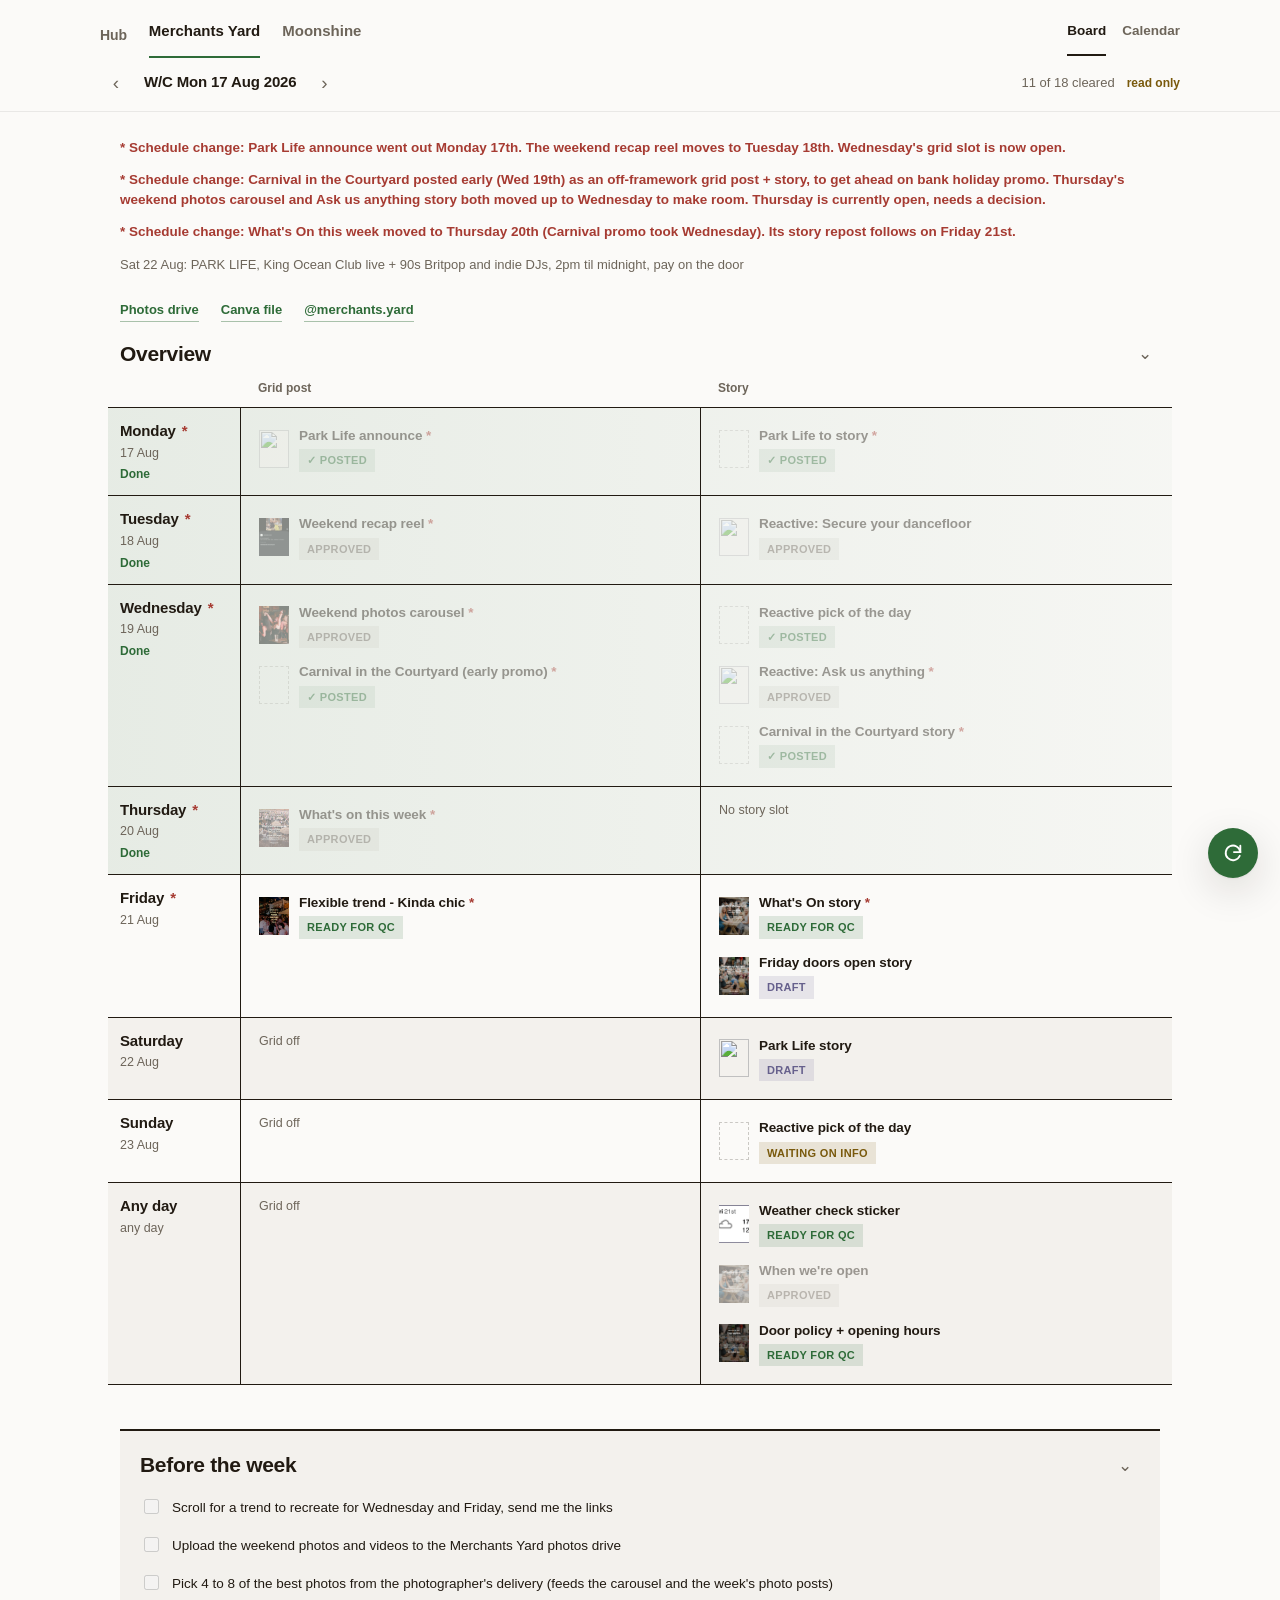
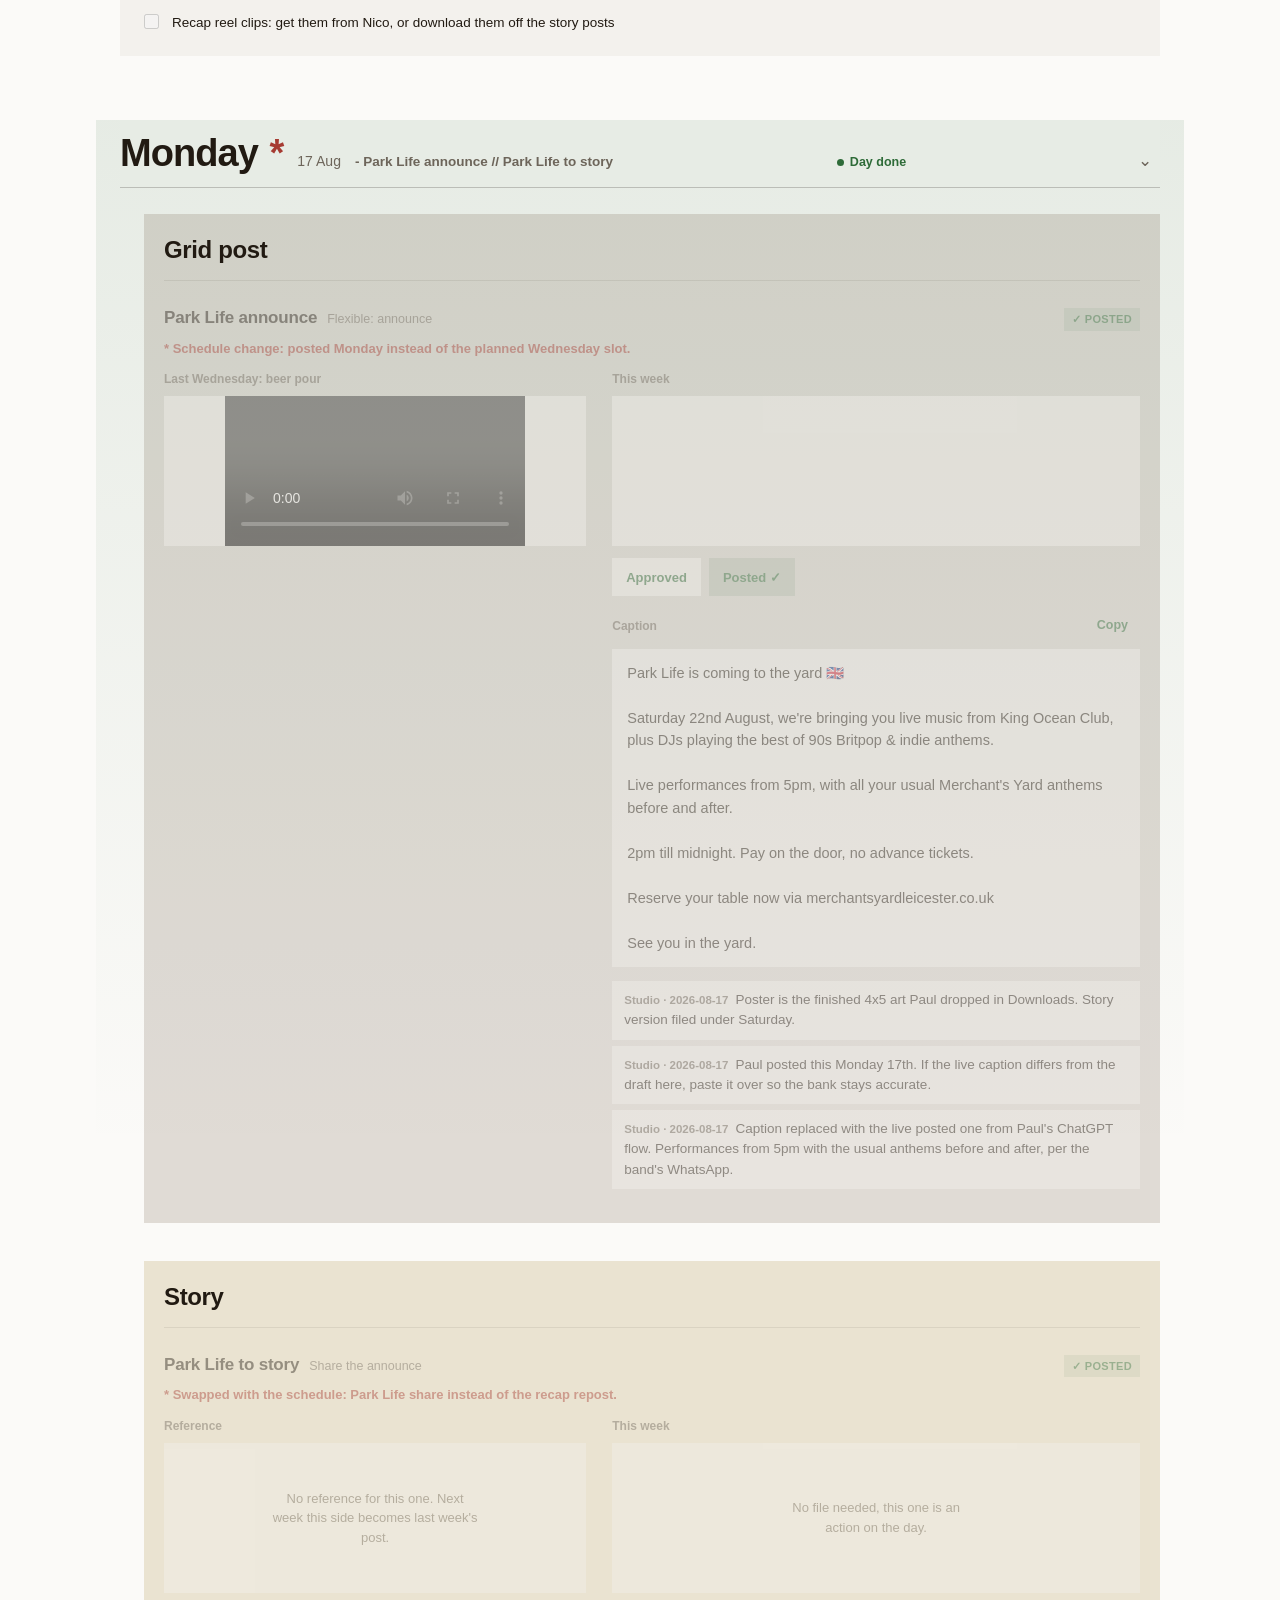
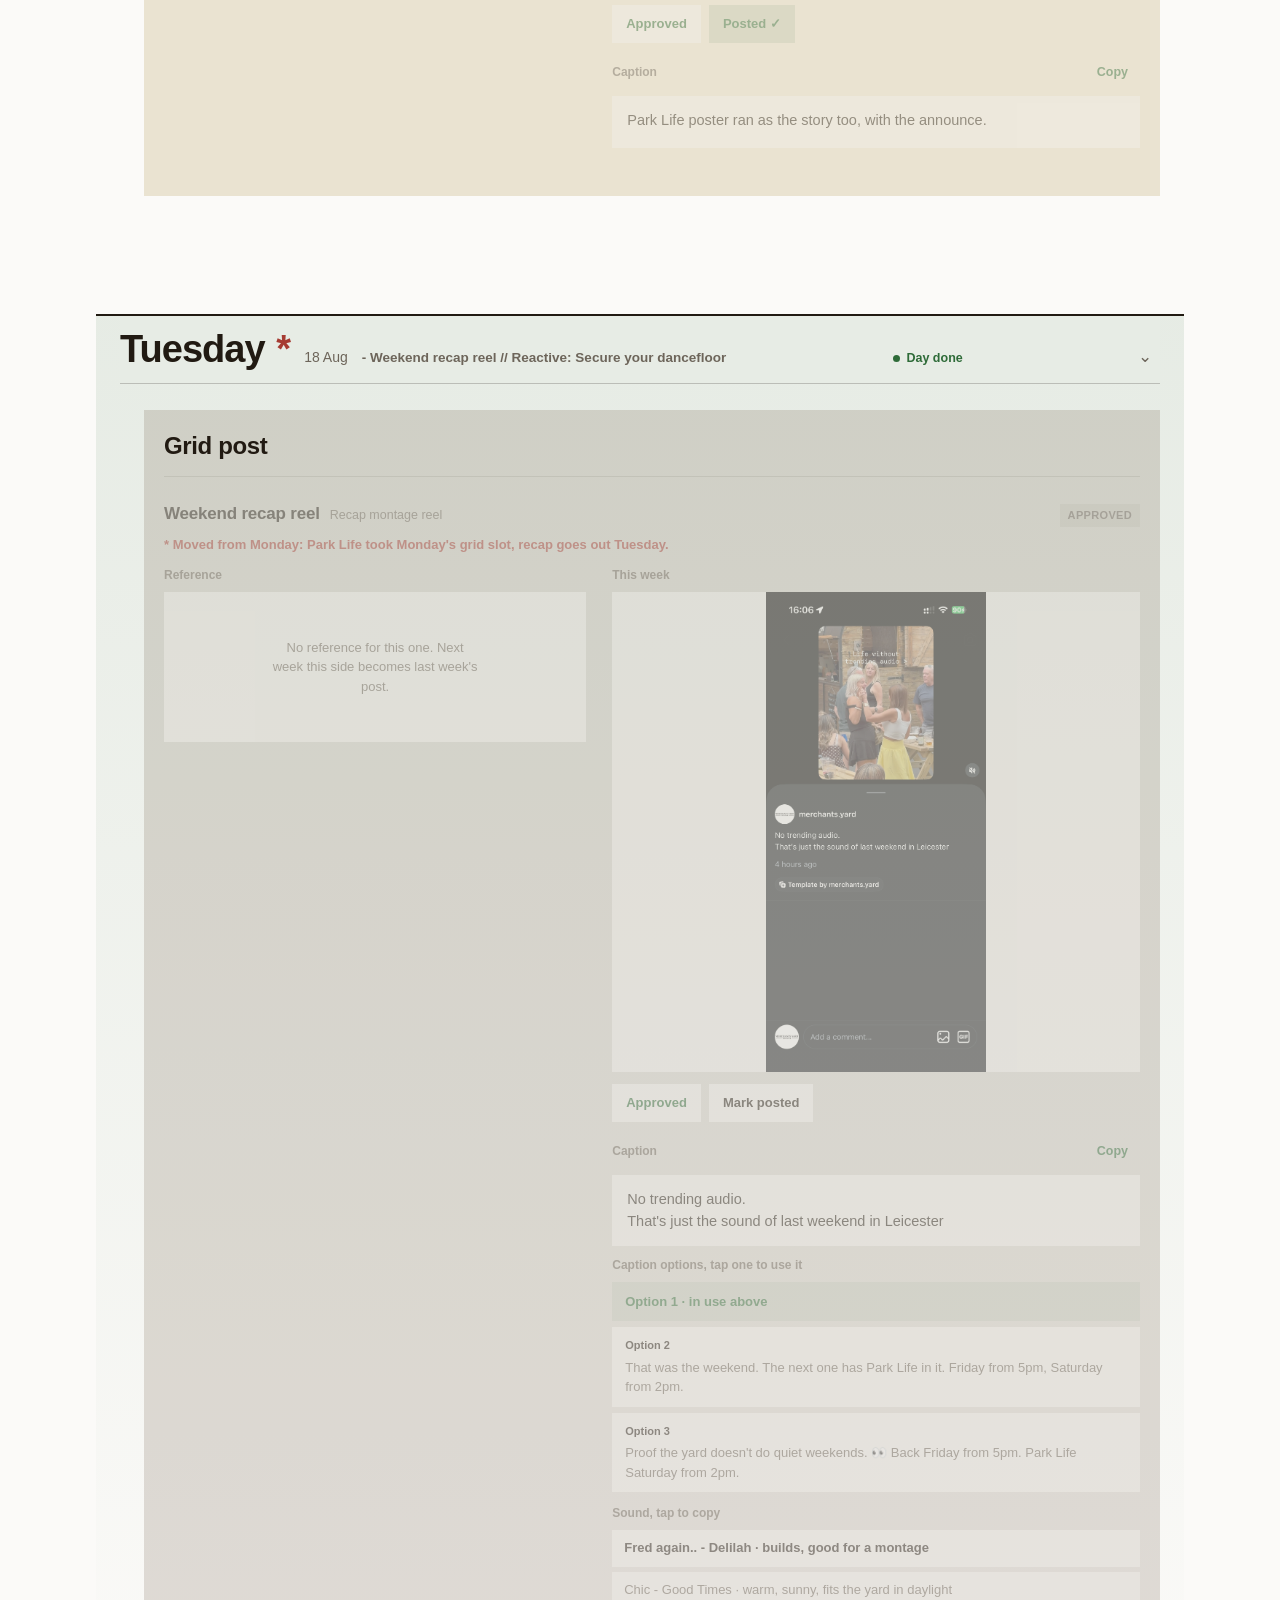
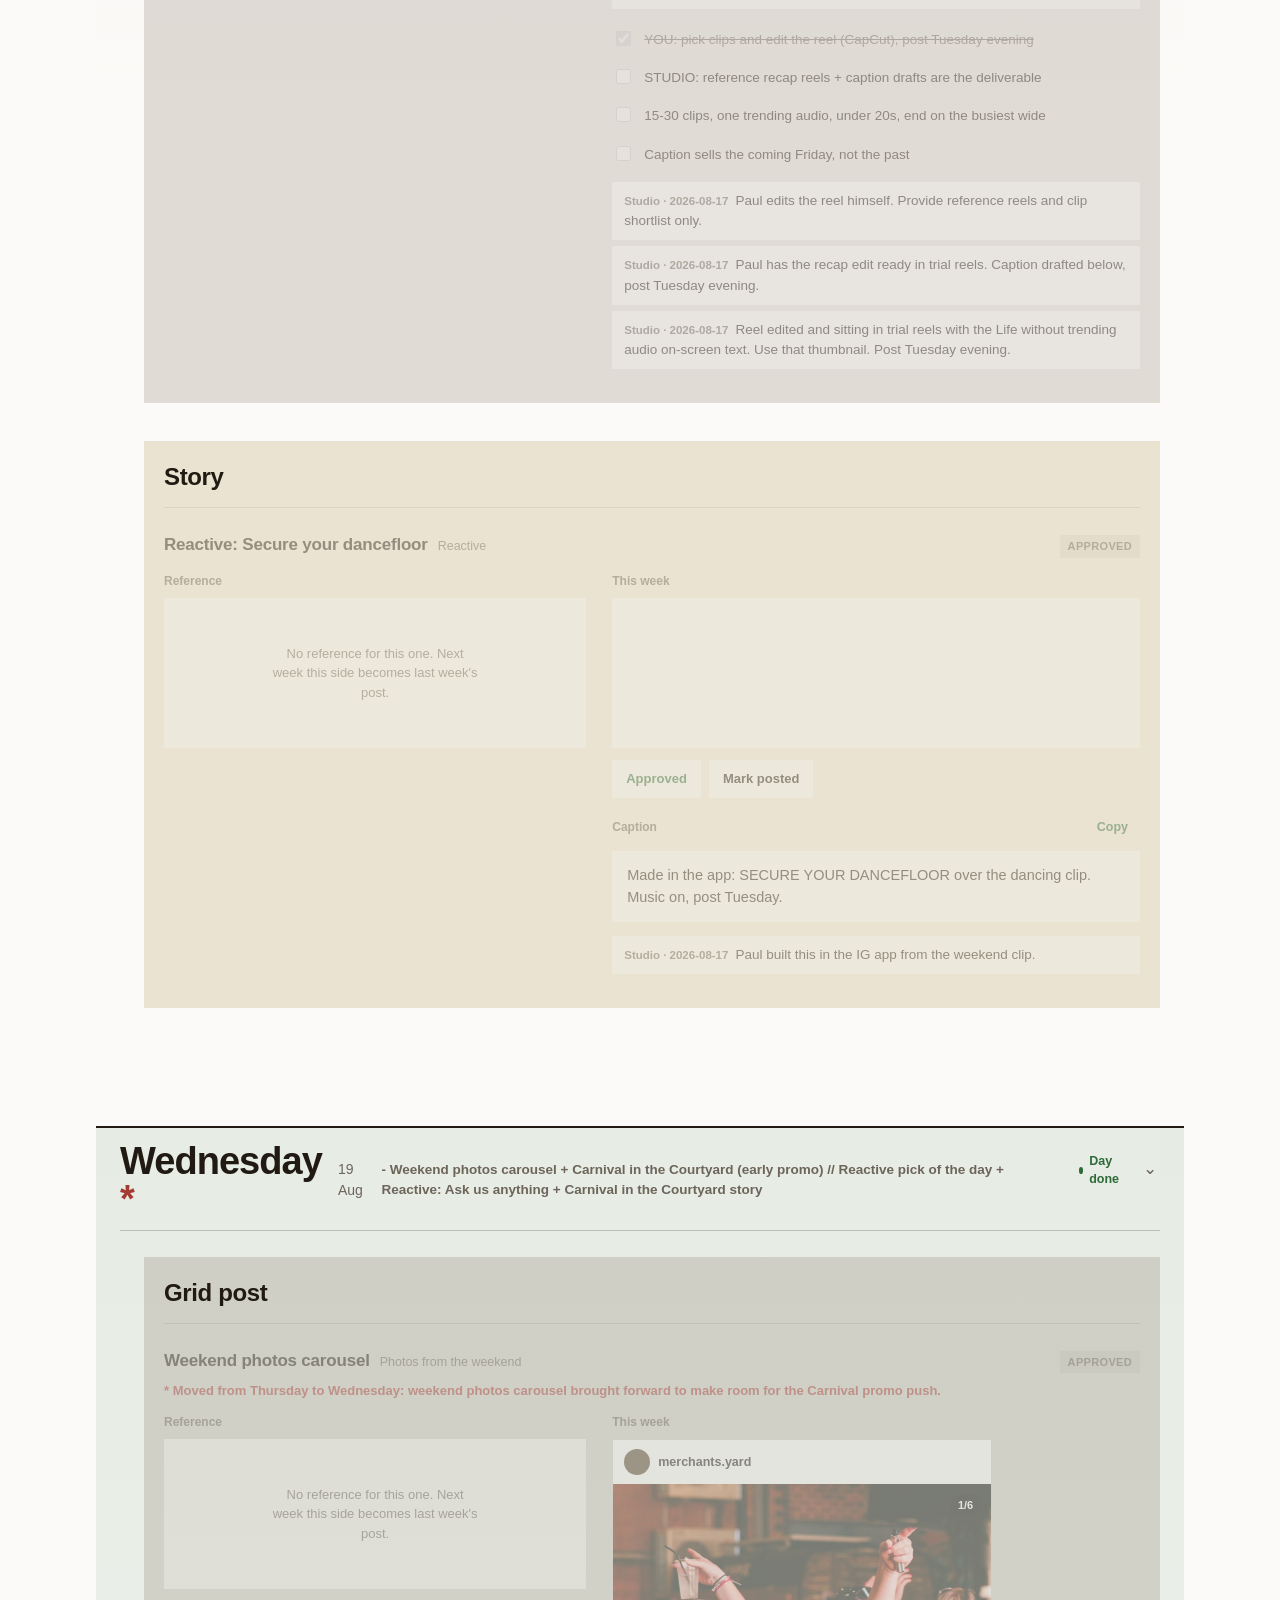
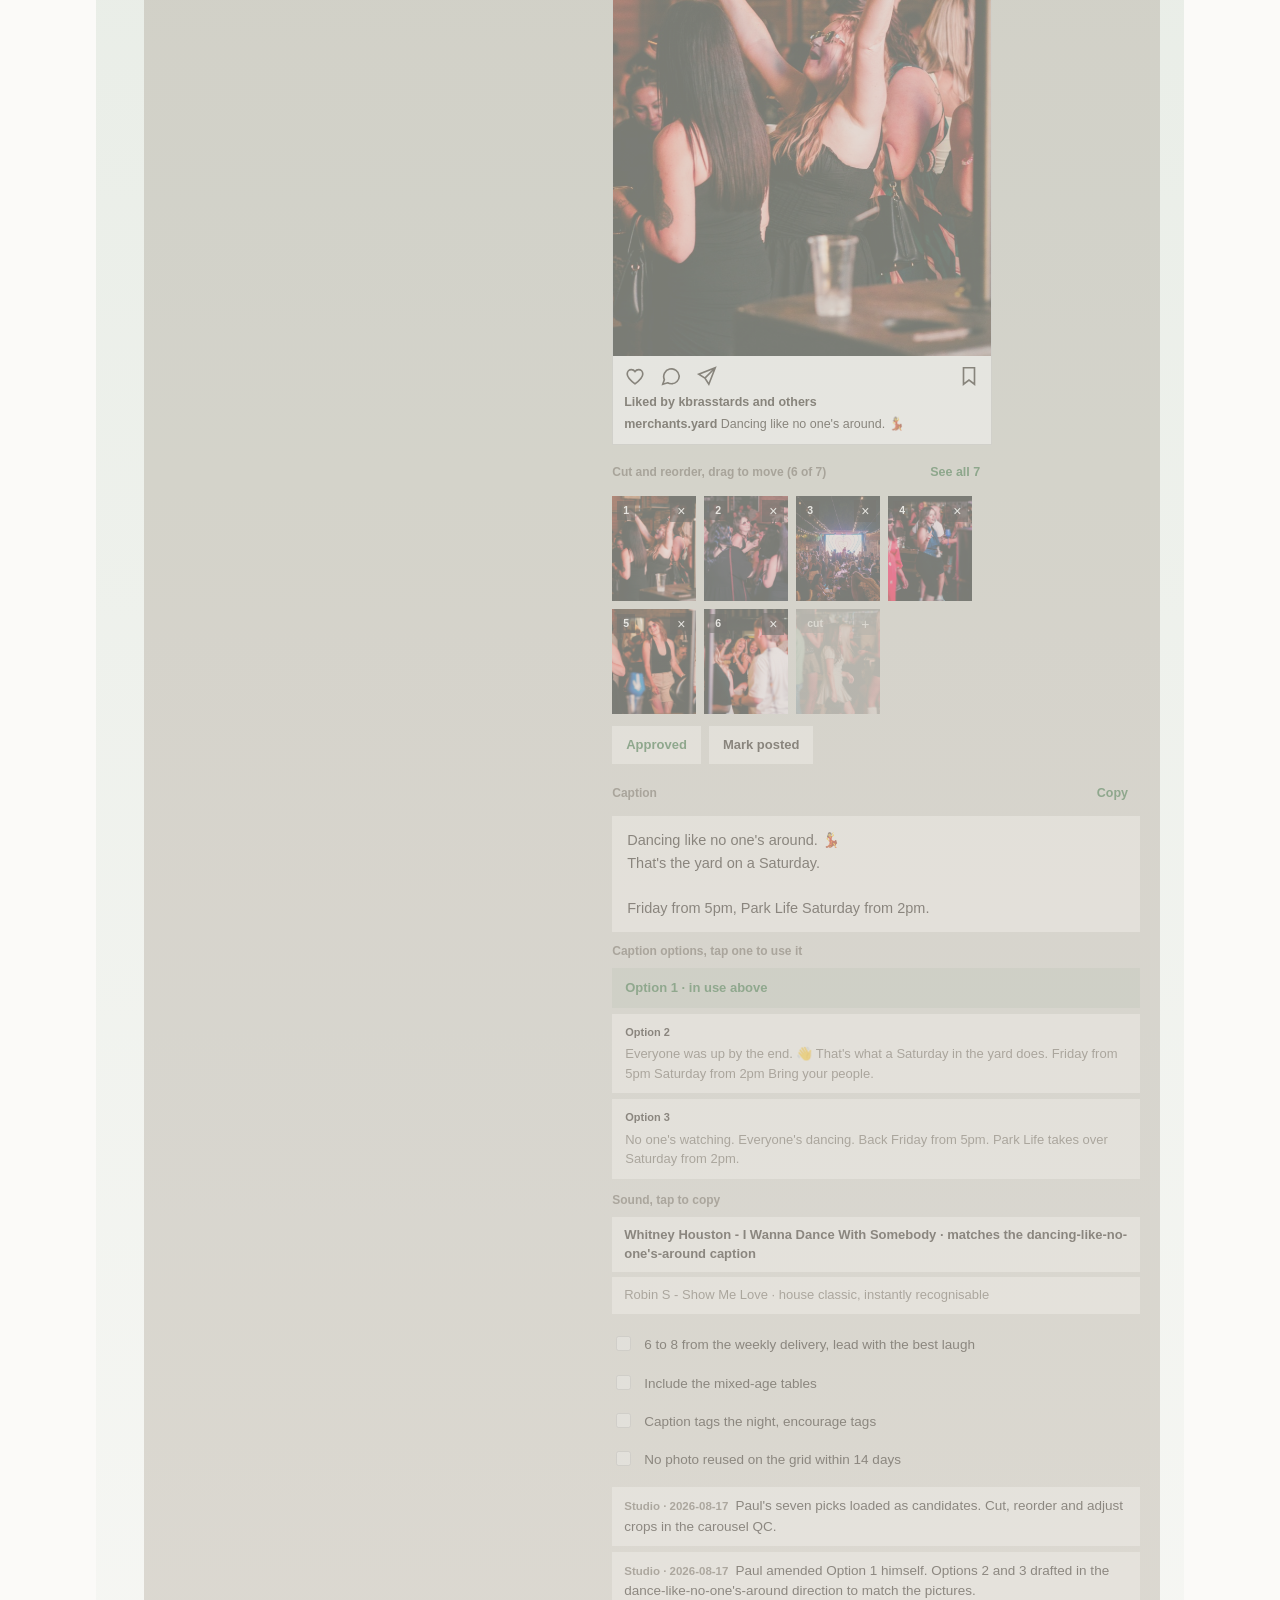
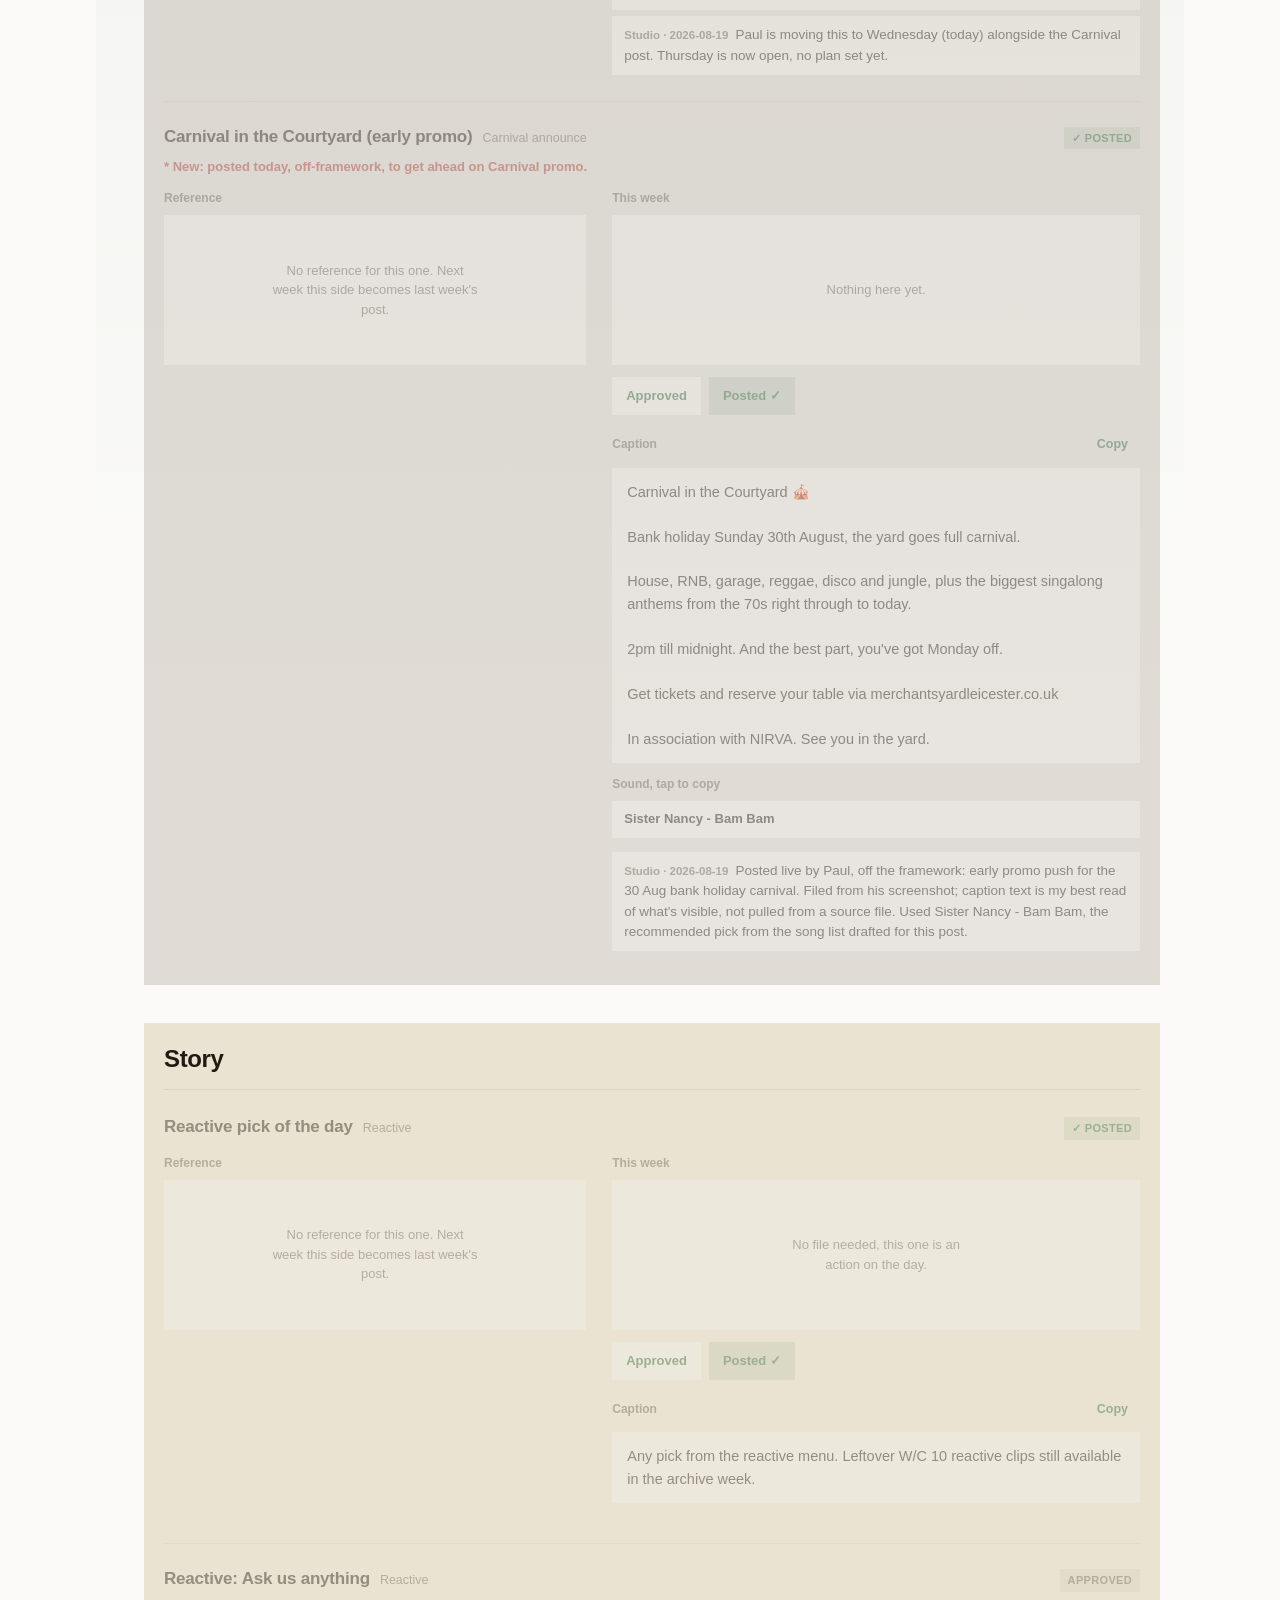
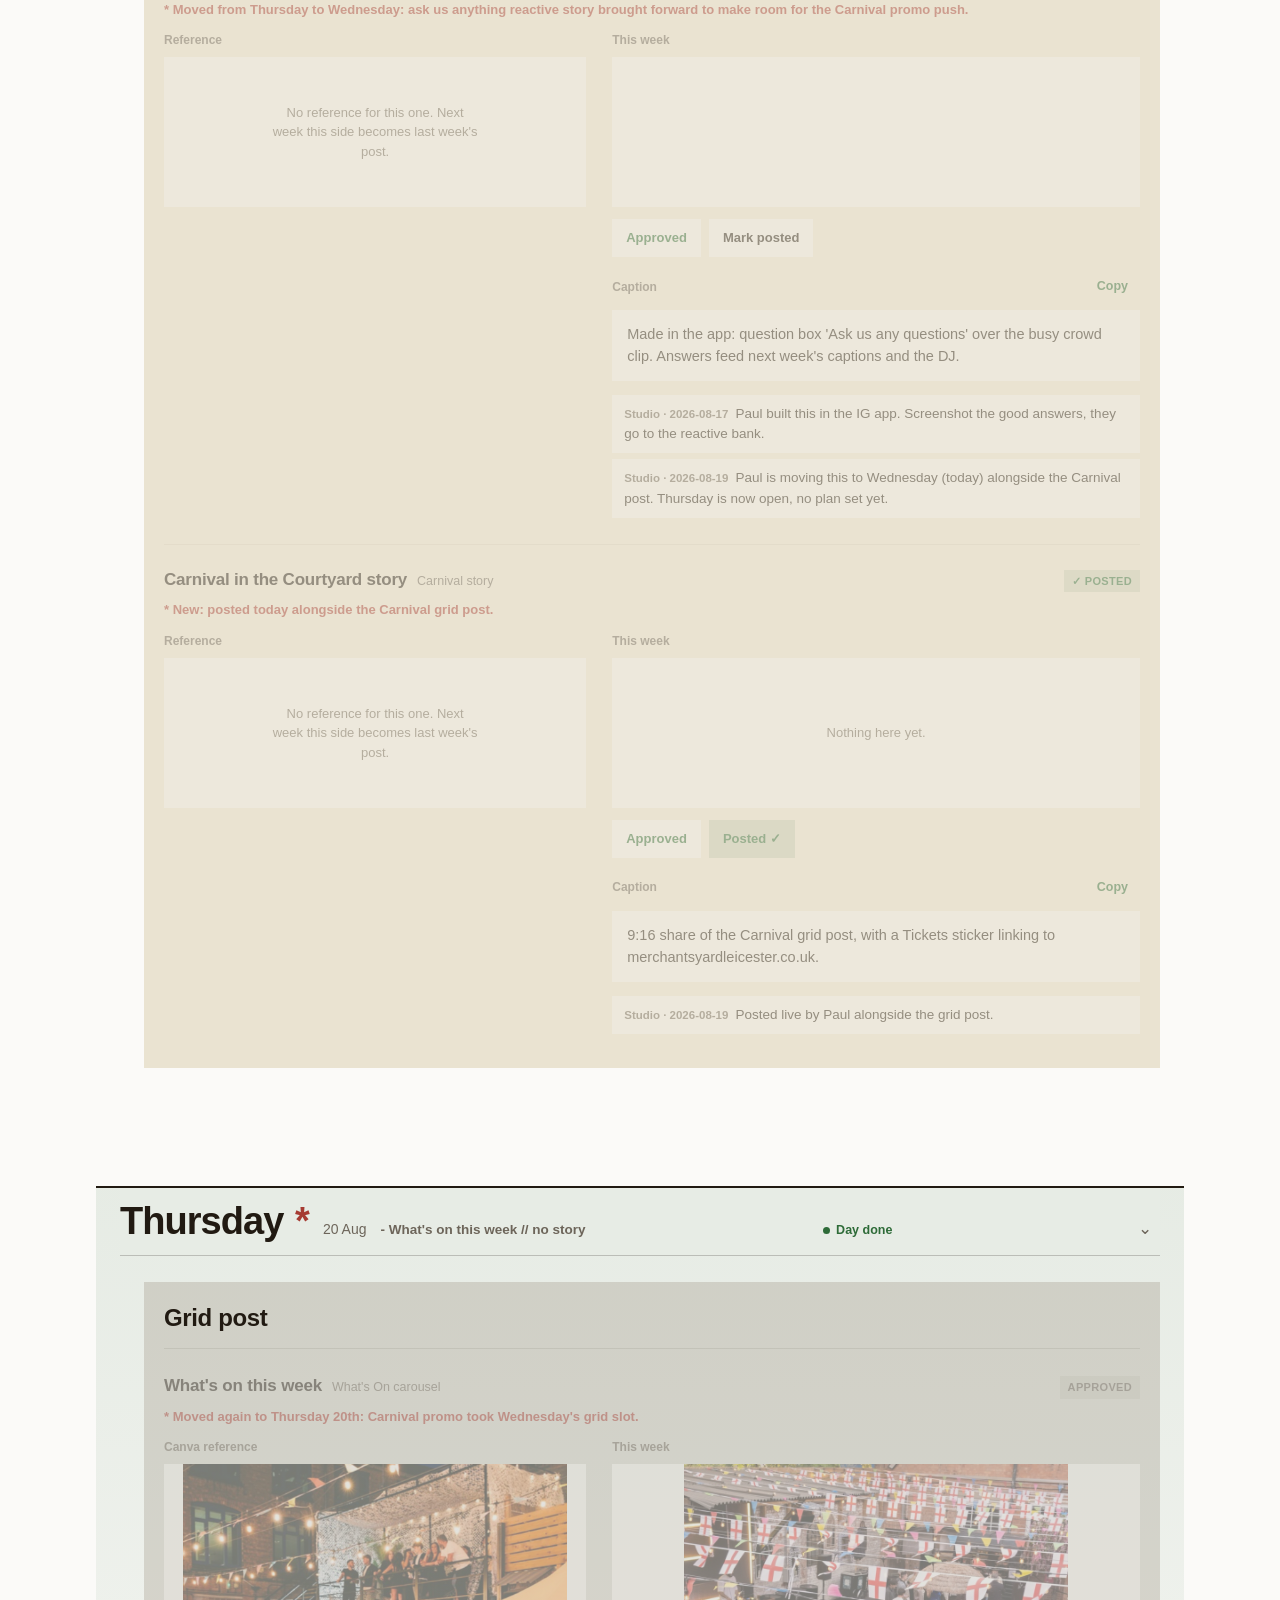
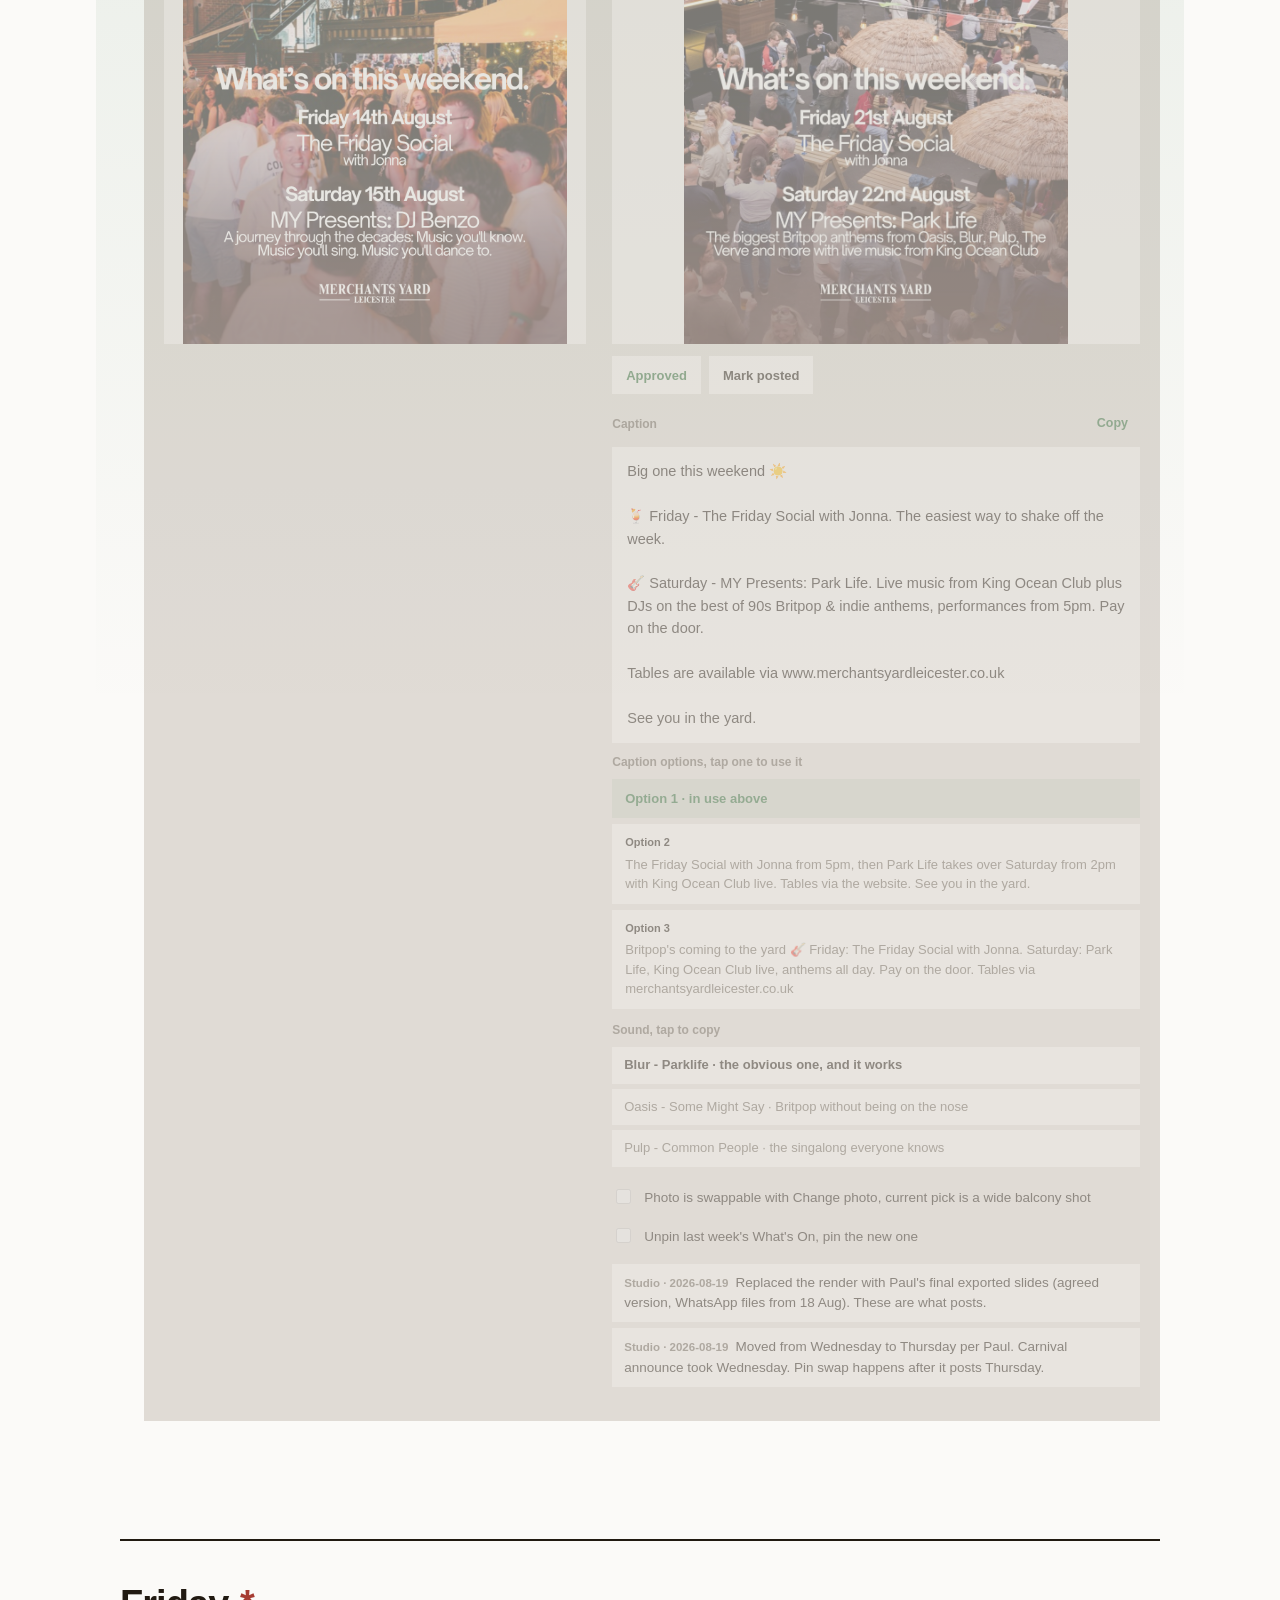
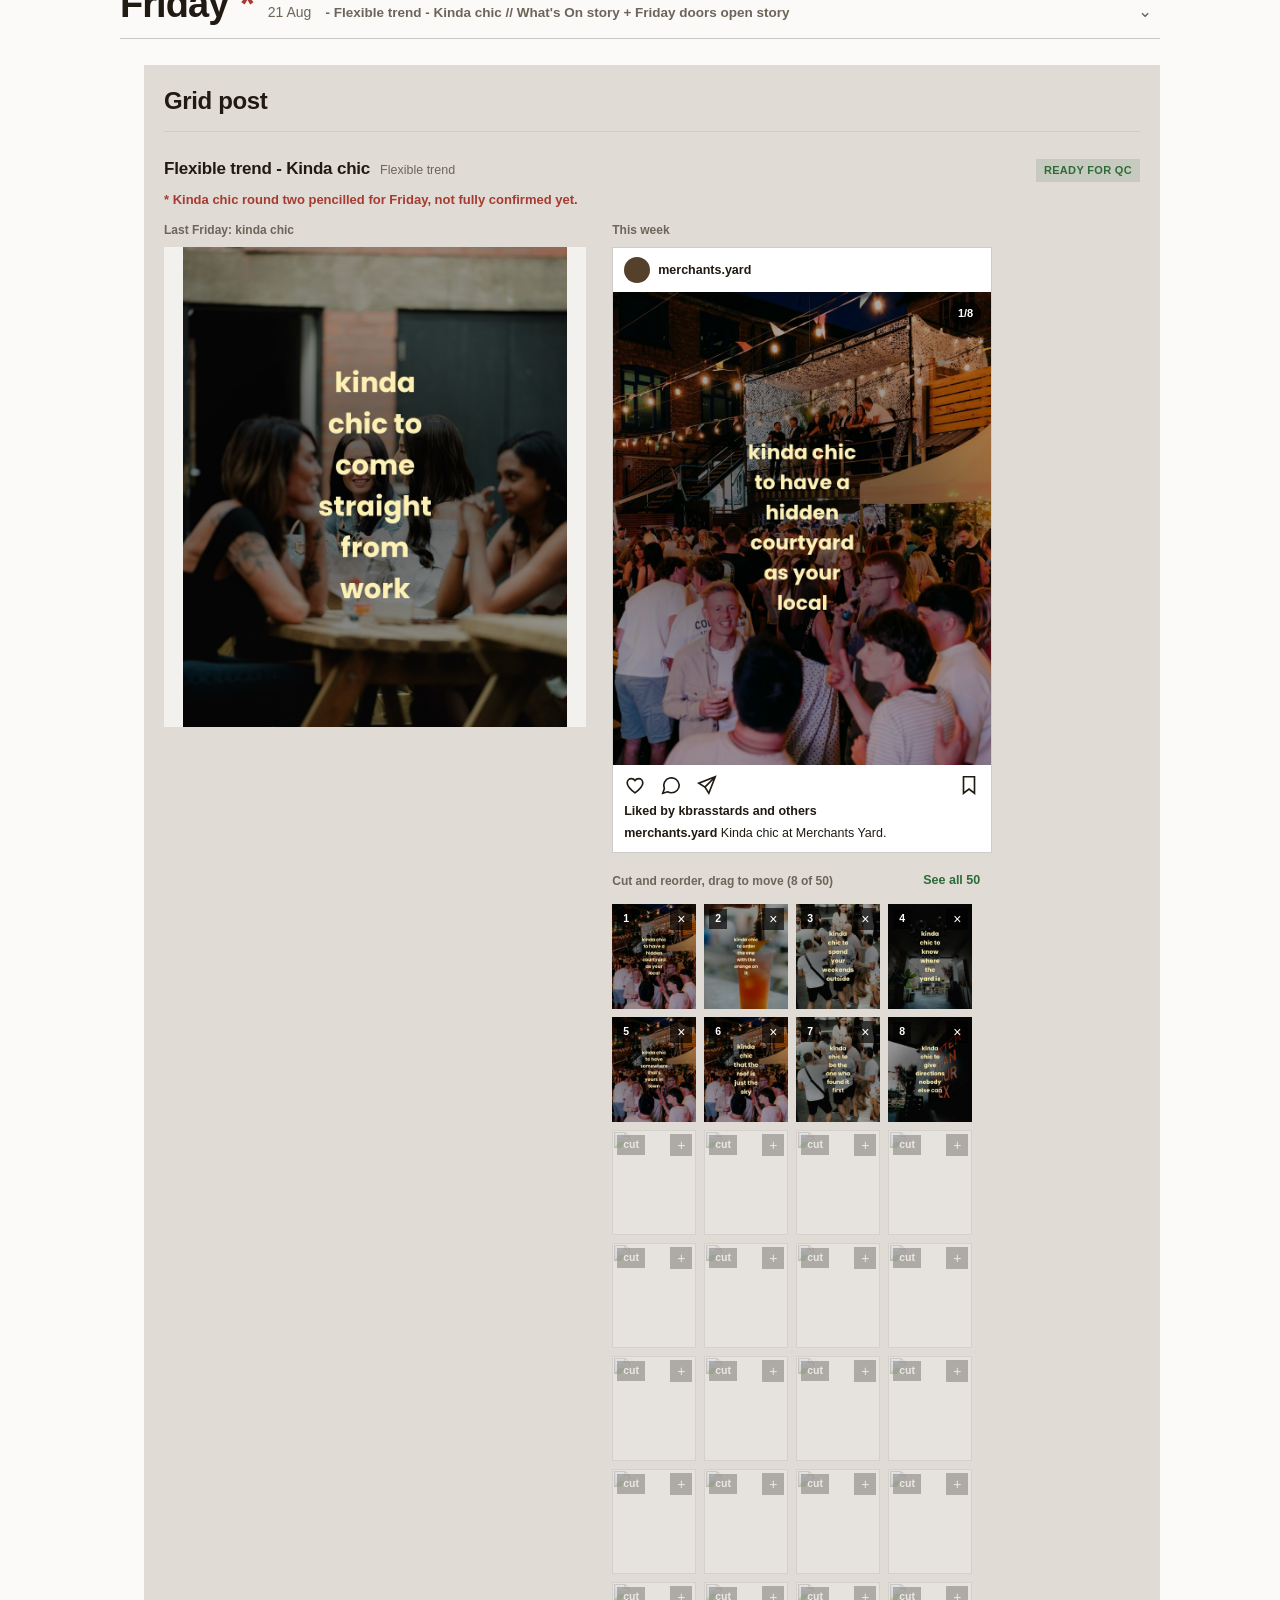
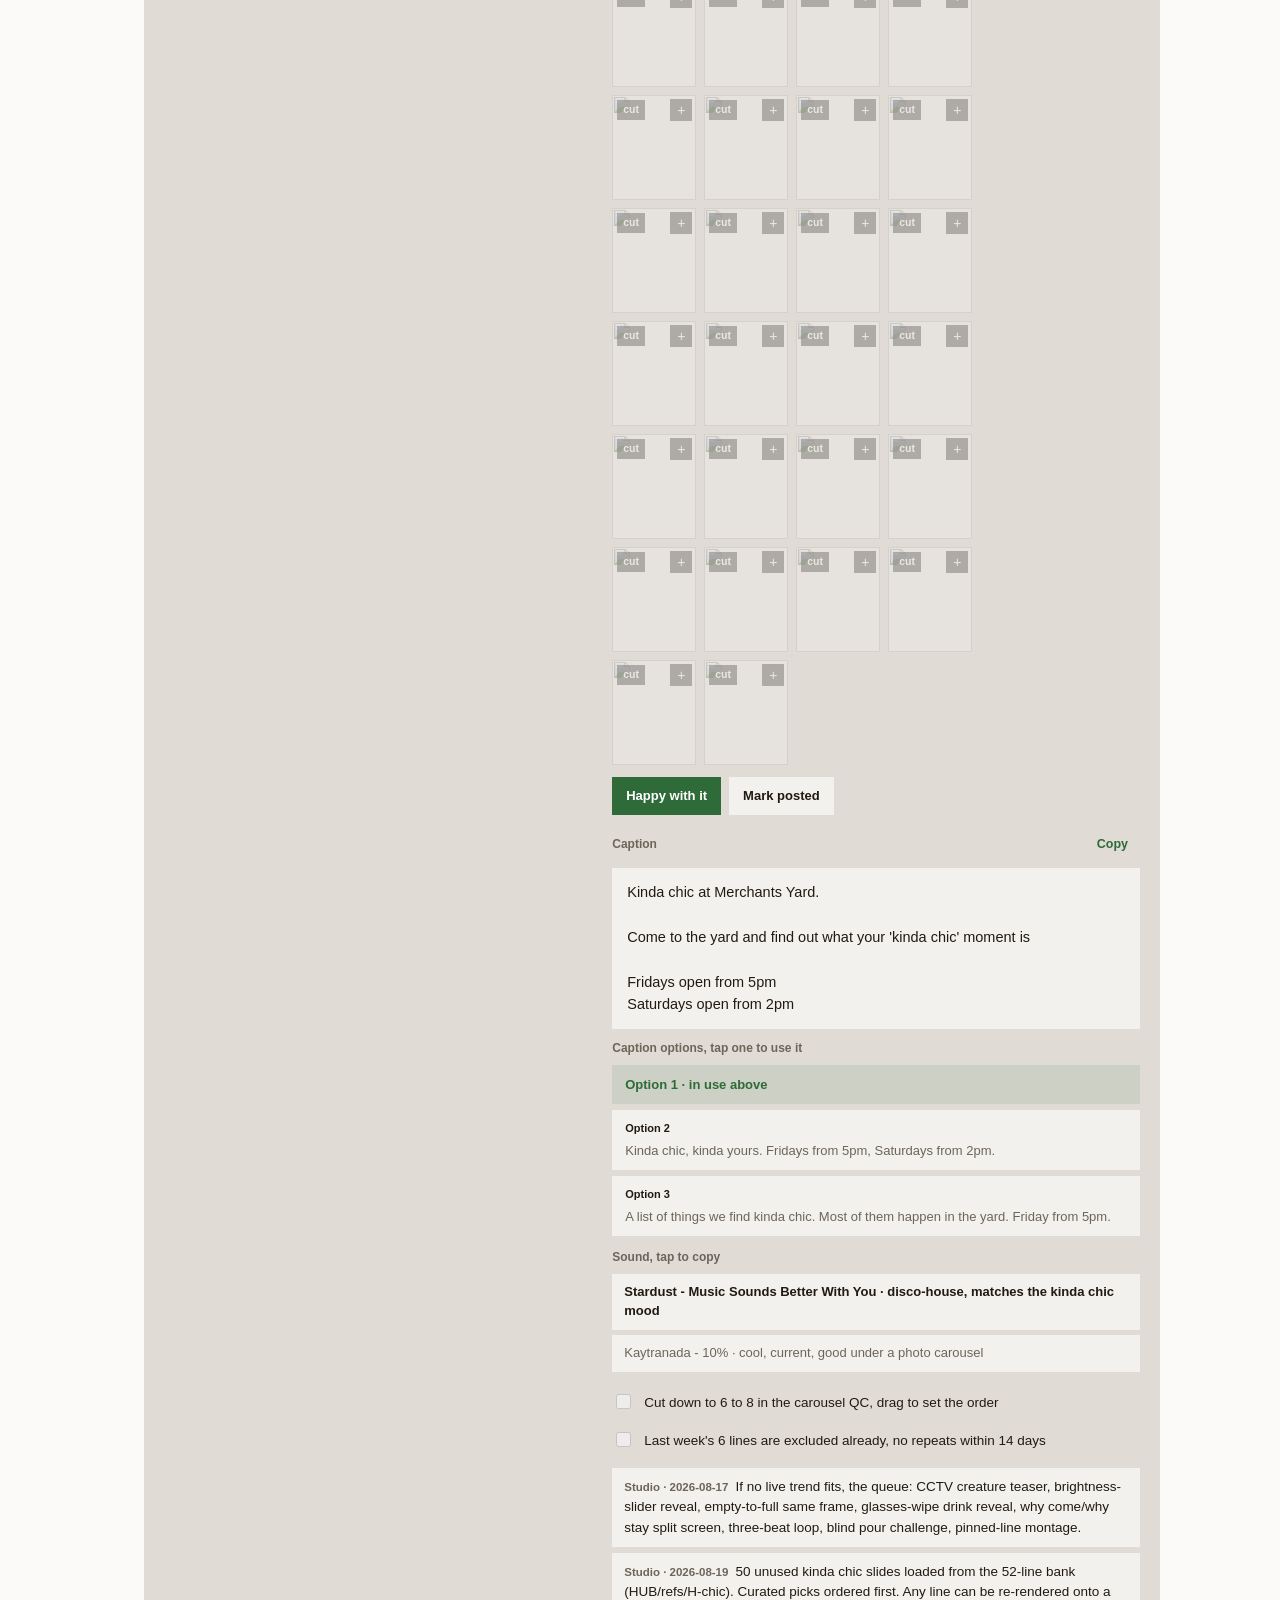
==== commit b1b46d62: "hub snapshot Co-Authored-By: Claude Fable 5 <noreply@anthropic.com>" ====
--- a/index.html
+++ b/index.html
@@ -5,7 +5,7 @@
 <meta name="viewport" content="width=device-width, initial-scale=1, viewport-fit=cover">
 <meta name="robots" content="noindex,nofollow,noarchive">
 <title>TDG Hub</title>
-<link rel="stylesheet" href="app.css?v=24">
+<link rel="stylesheet" href="app.css?v=26">
 <link rel="icon" href="data:image/svg+xml,<svg xmlns='http://www.w3.org/2000/svg' viewBox='0 0 64 64'><rect x='4' y='4' width='56' height='56' rx='14' fill='%23211a12'/><circle cx='32' cy='32' r='9' fill='%232e6b38'/></svg>">
 </head>
 <body>
@@ -93,17 +93,6 @@
   </div>
 </div>
 
-<div id="gallery" class="photo-picker" hidden>
-  <div class="picker-card gallery-card">
-    <div class="picker-head">
-      <span class="picker-title" id="gallery-title">All options</span>
-      <span class="gallery-count" id="gallery-count"></span>
-      <button class="icon-btn" id="gallery-close" aria-label="Close">&#10005;</button>
-    </div>
-    <div class="gallery-grid" id="gallery-grid"></div>
-  </div>
-</div>
-
 <button id="refresh-btn" title="Refresh (keeps your place)" aria-label="Refresh">
   <svg viewBox="0 0 24 24" fill="none" stroke="currentColor" stroke-width="2" stroke-linecap="round">
     <path d="M20 11a8 8 0 1 0-.6 4"/><path d="M20 4v7h-7"/>
@@ -111,6 +100,6 @@
 </button>
 
 <div class="toast" id="toast" role="status"></div>
-<script src="app.js?v=24"></script>
+<script src="app.js?v=26"></script>
 </body>
 </html>
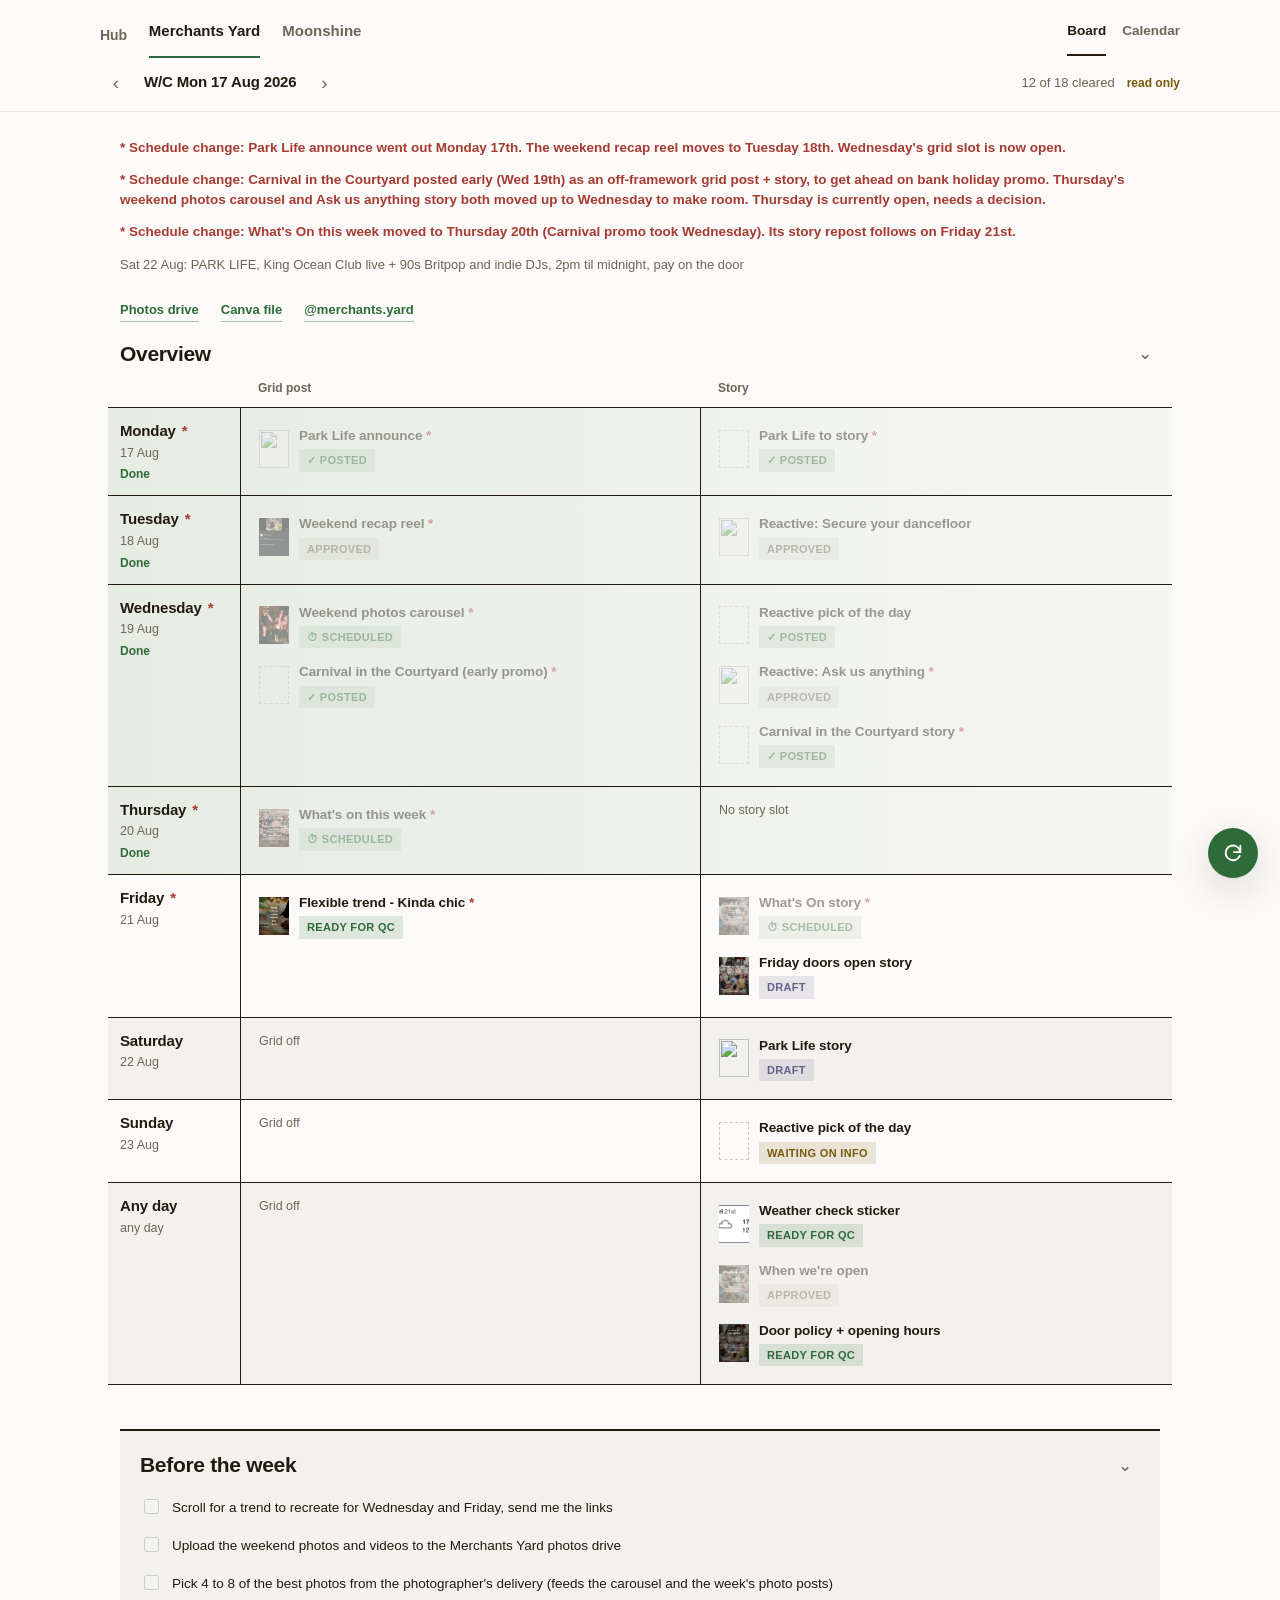
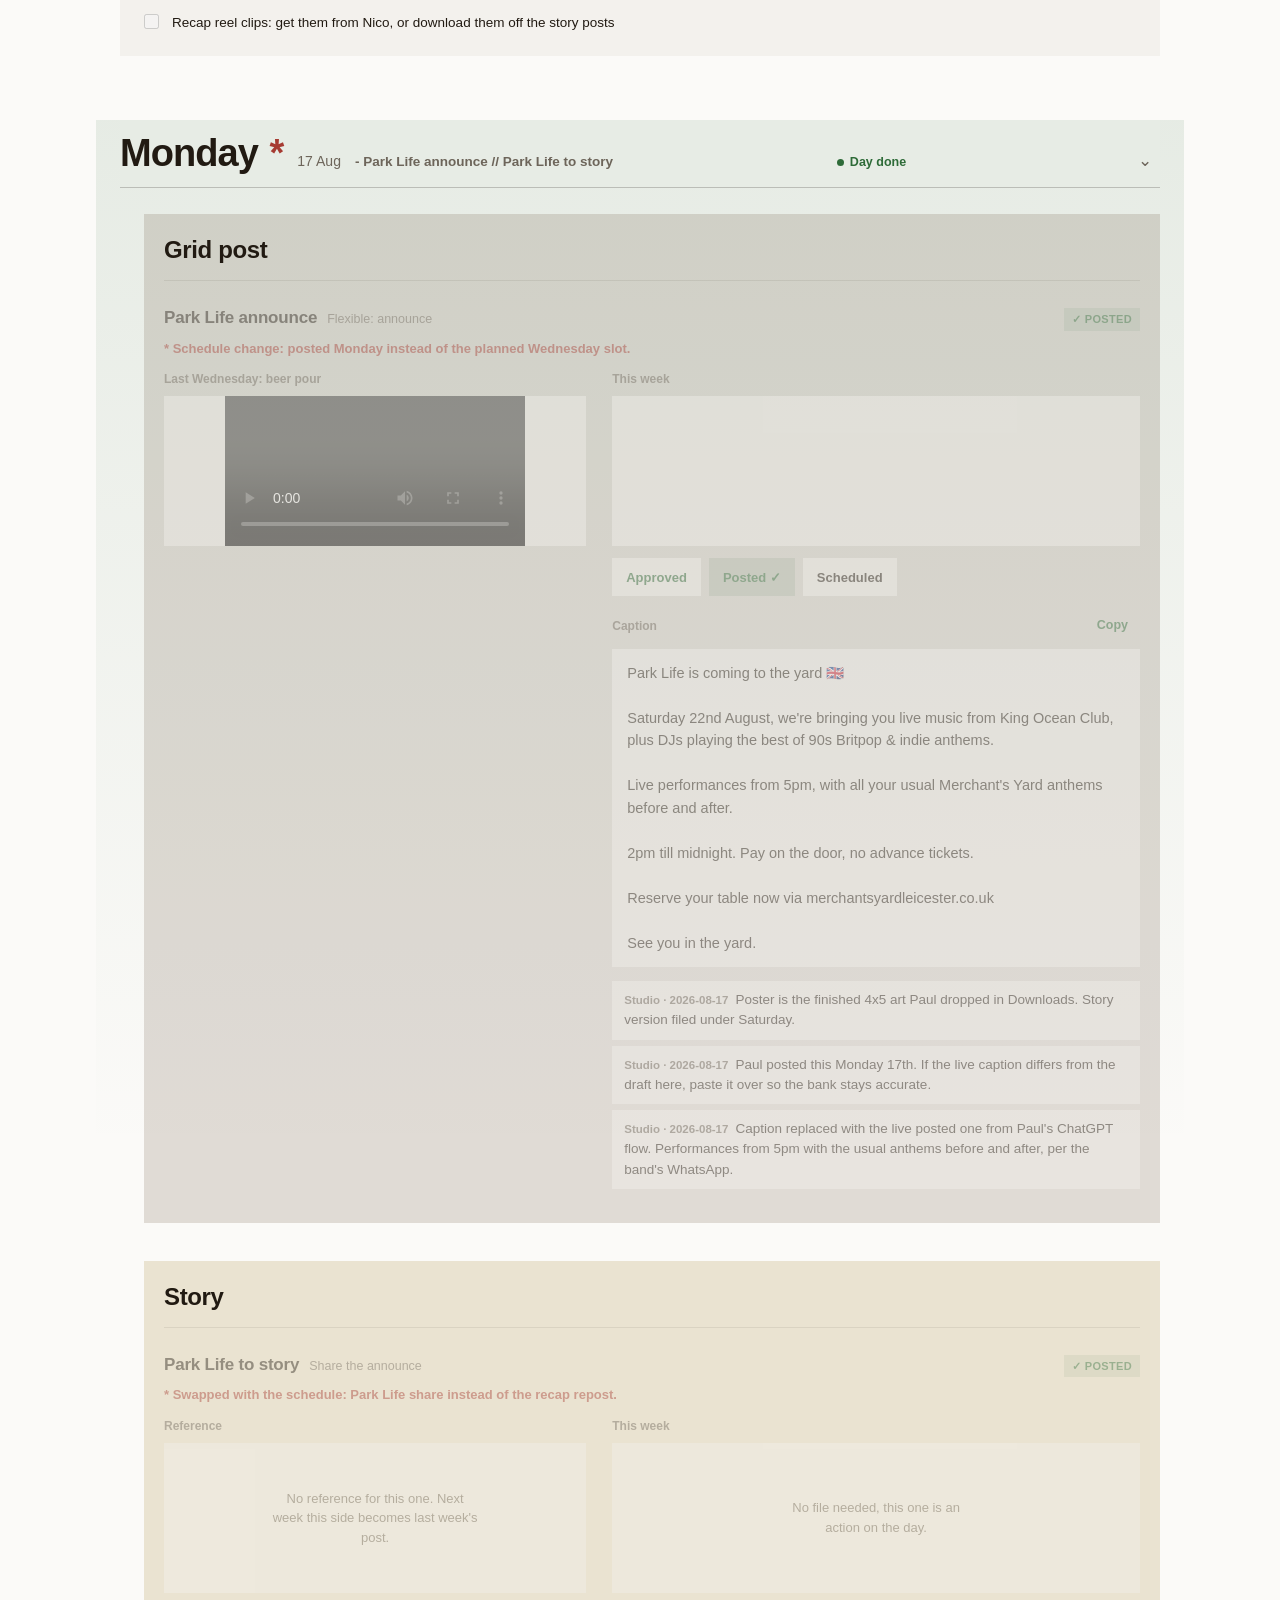
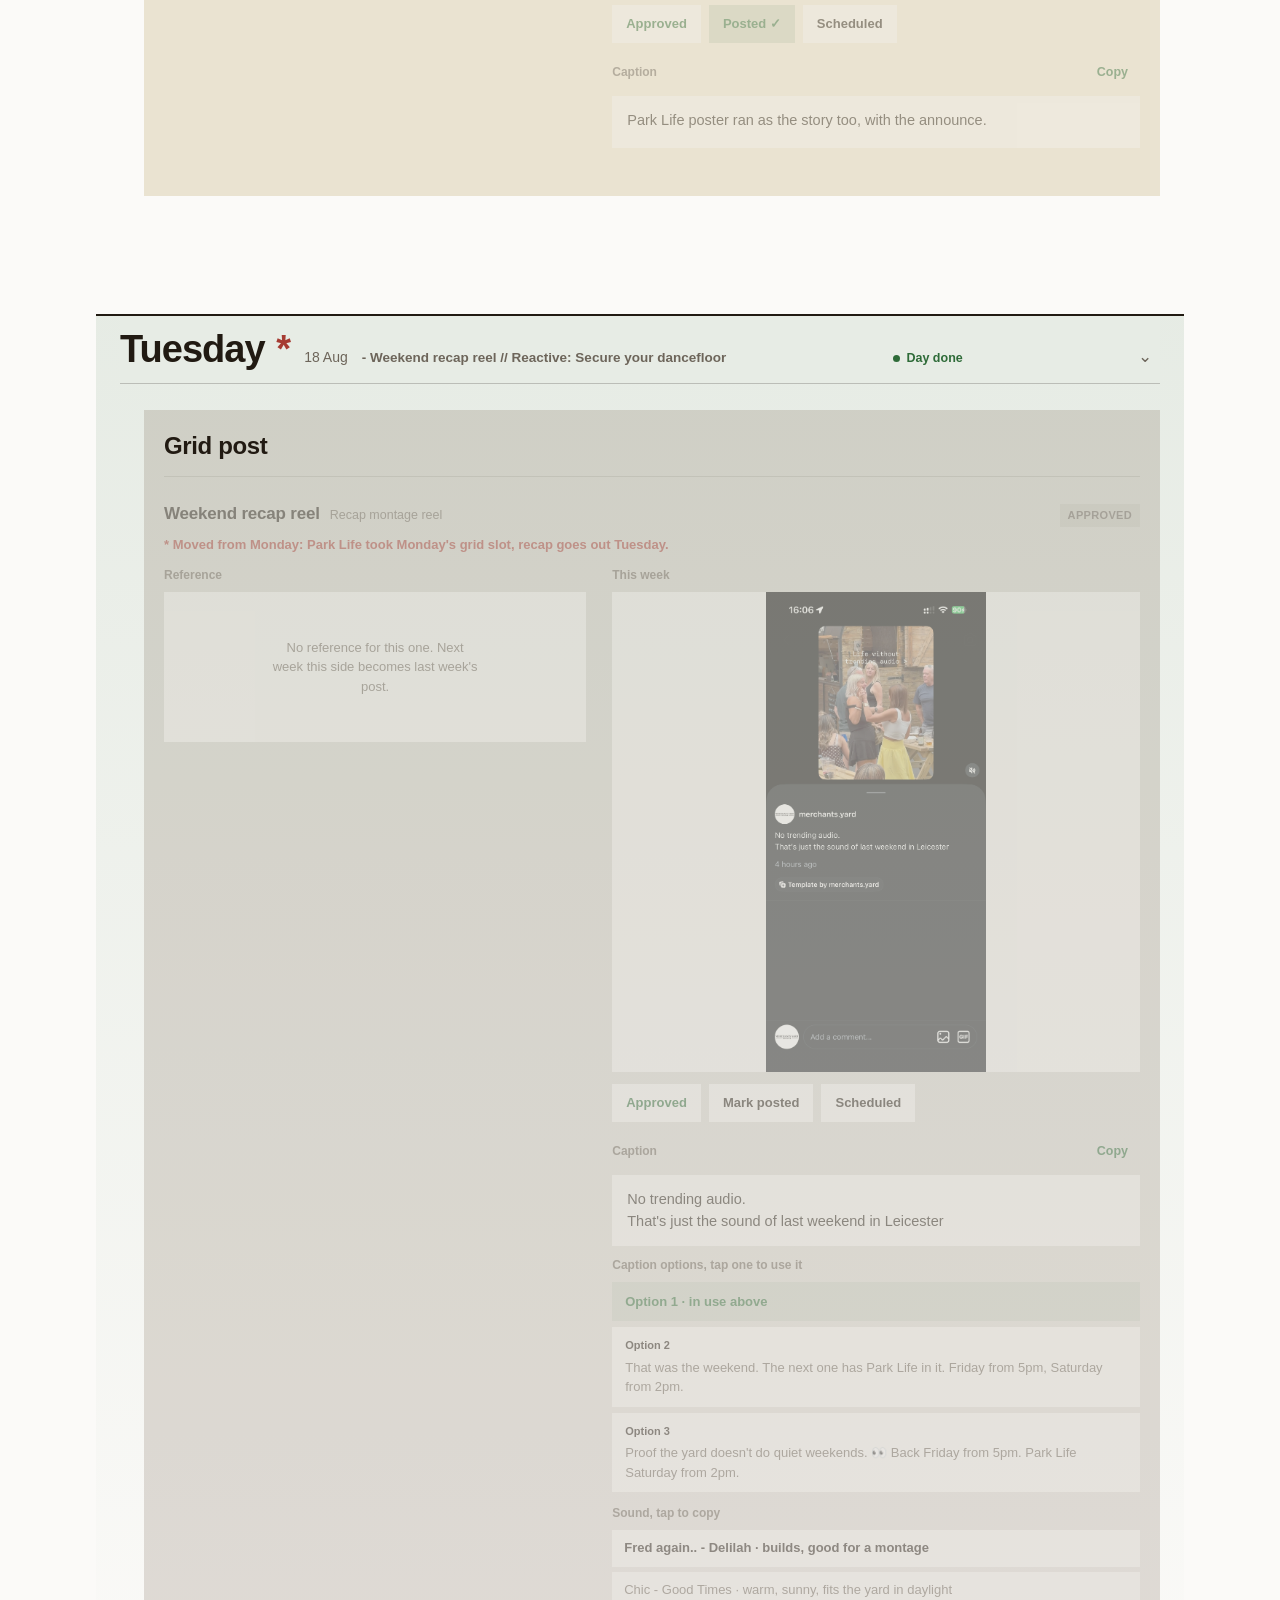
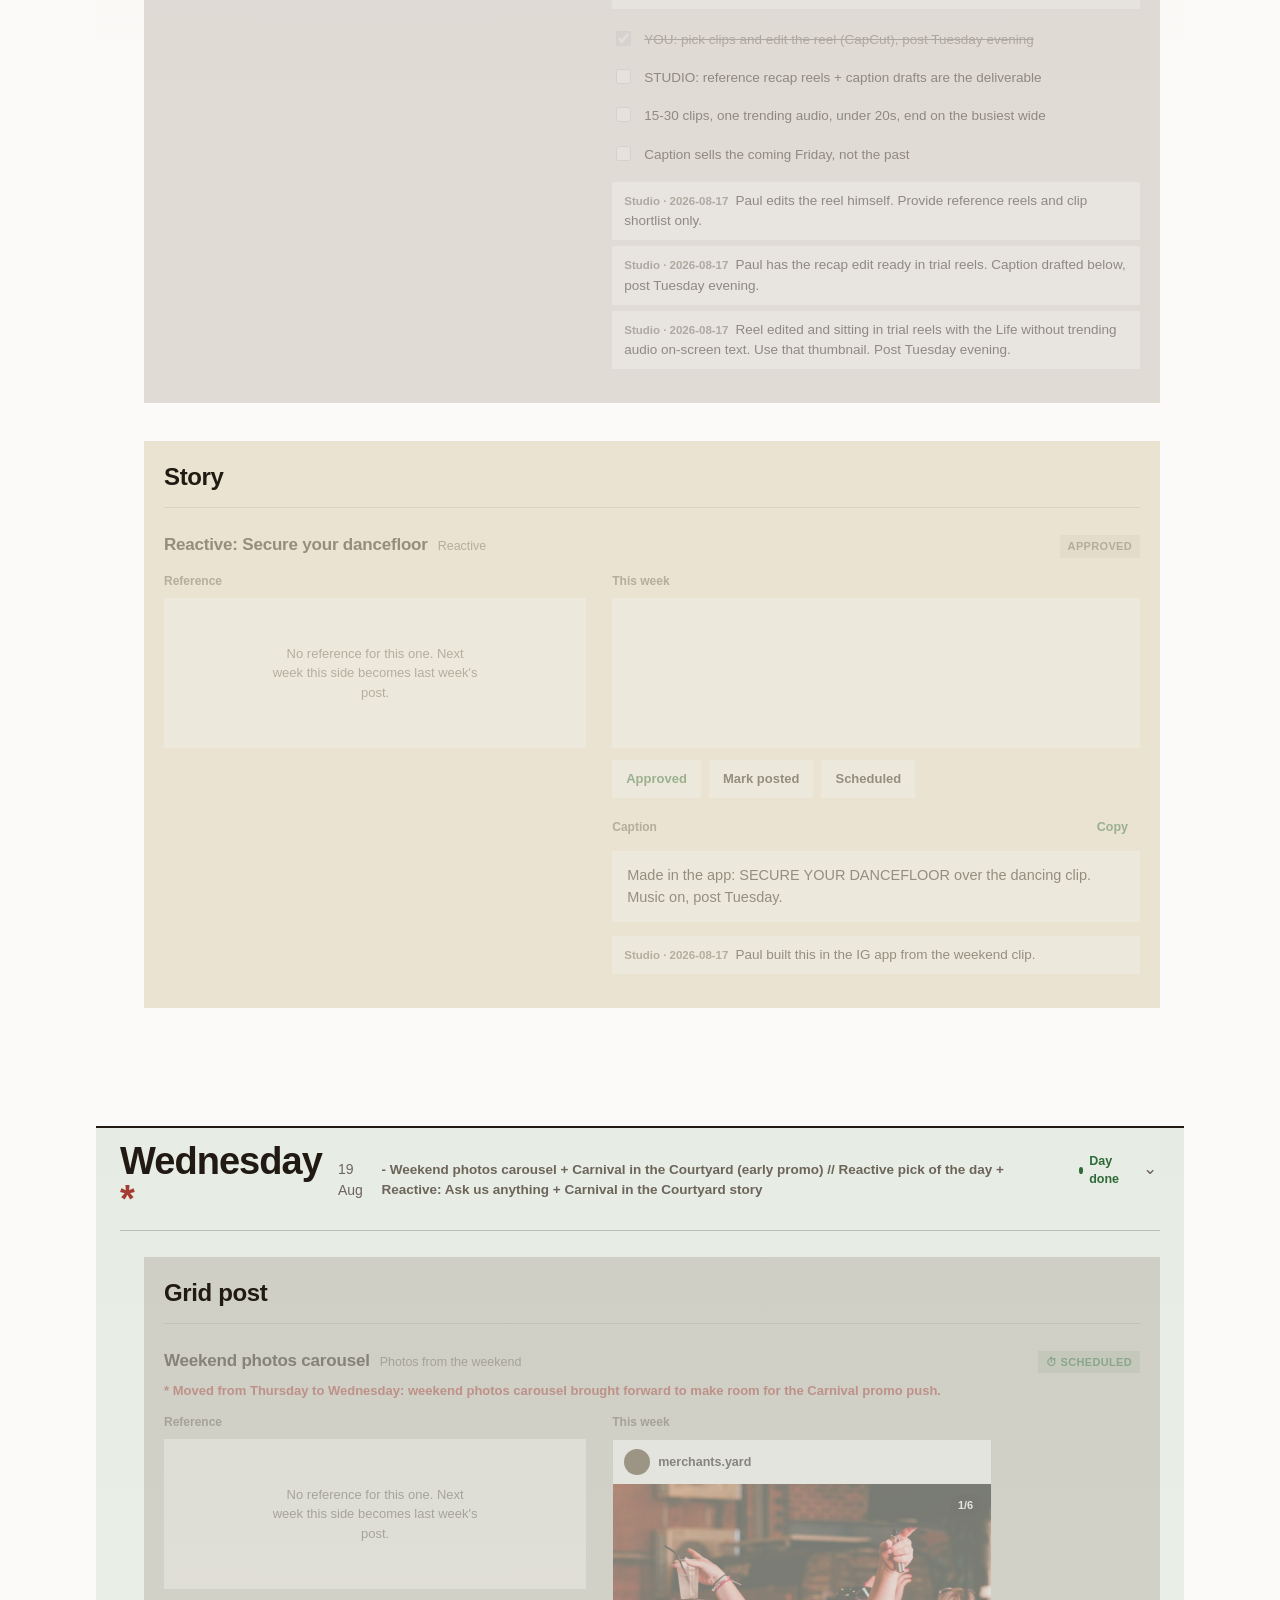
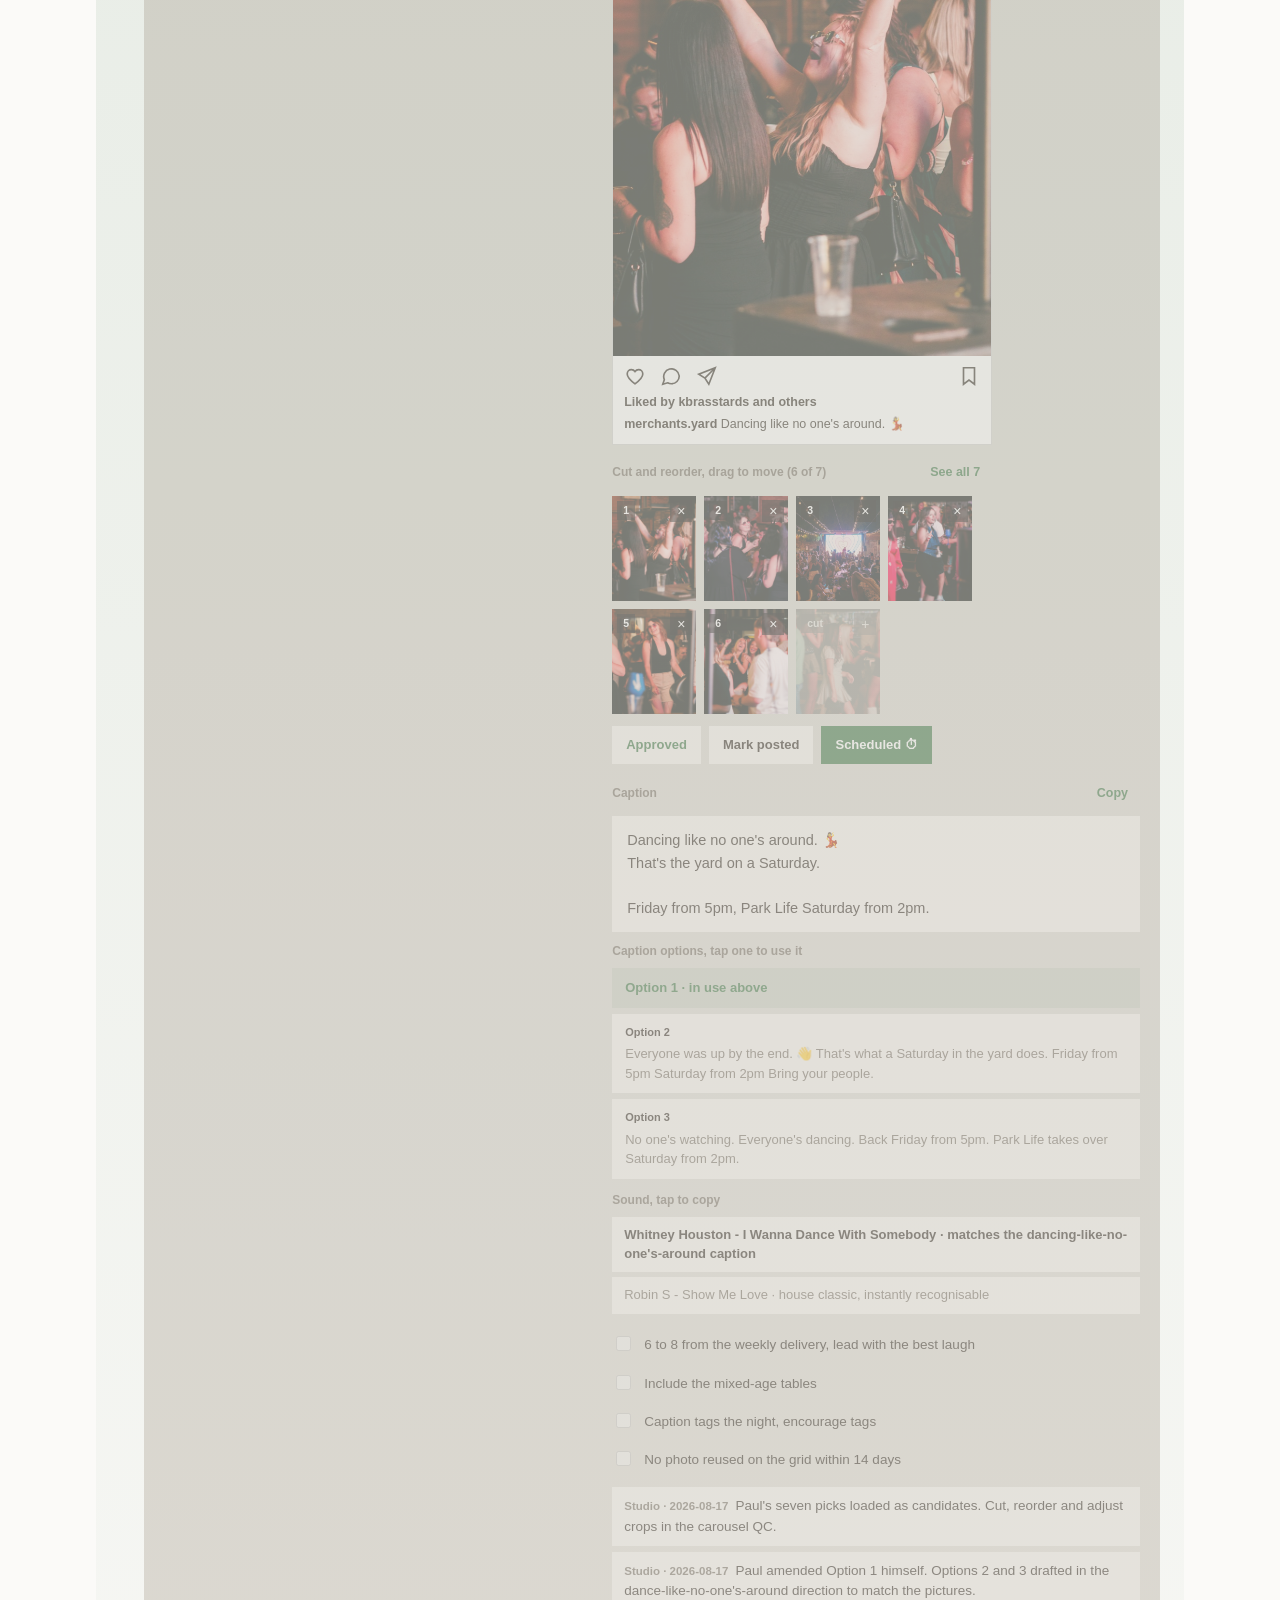
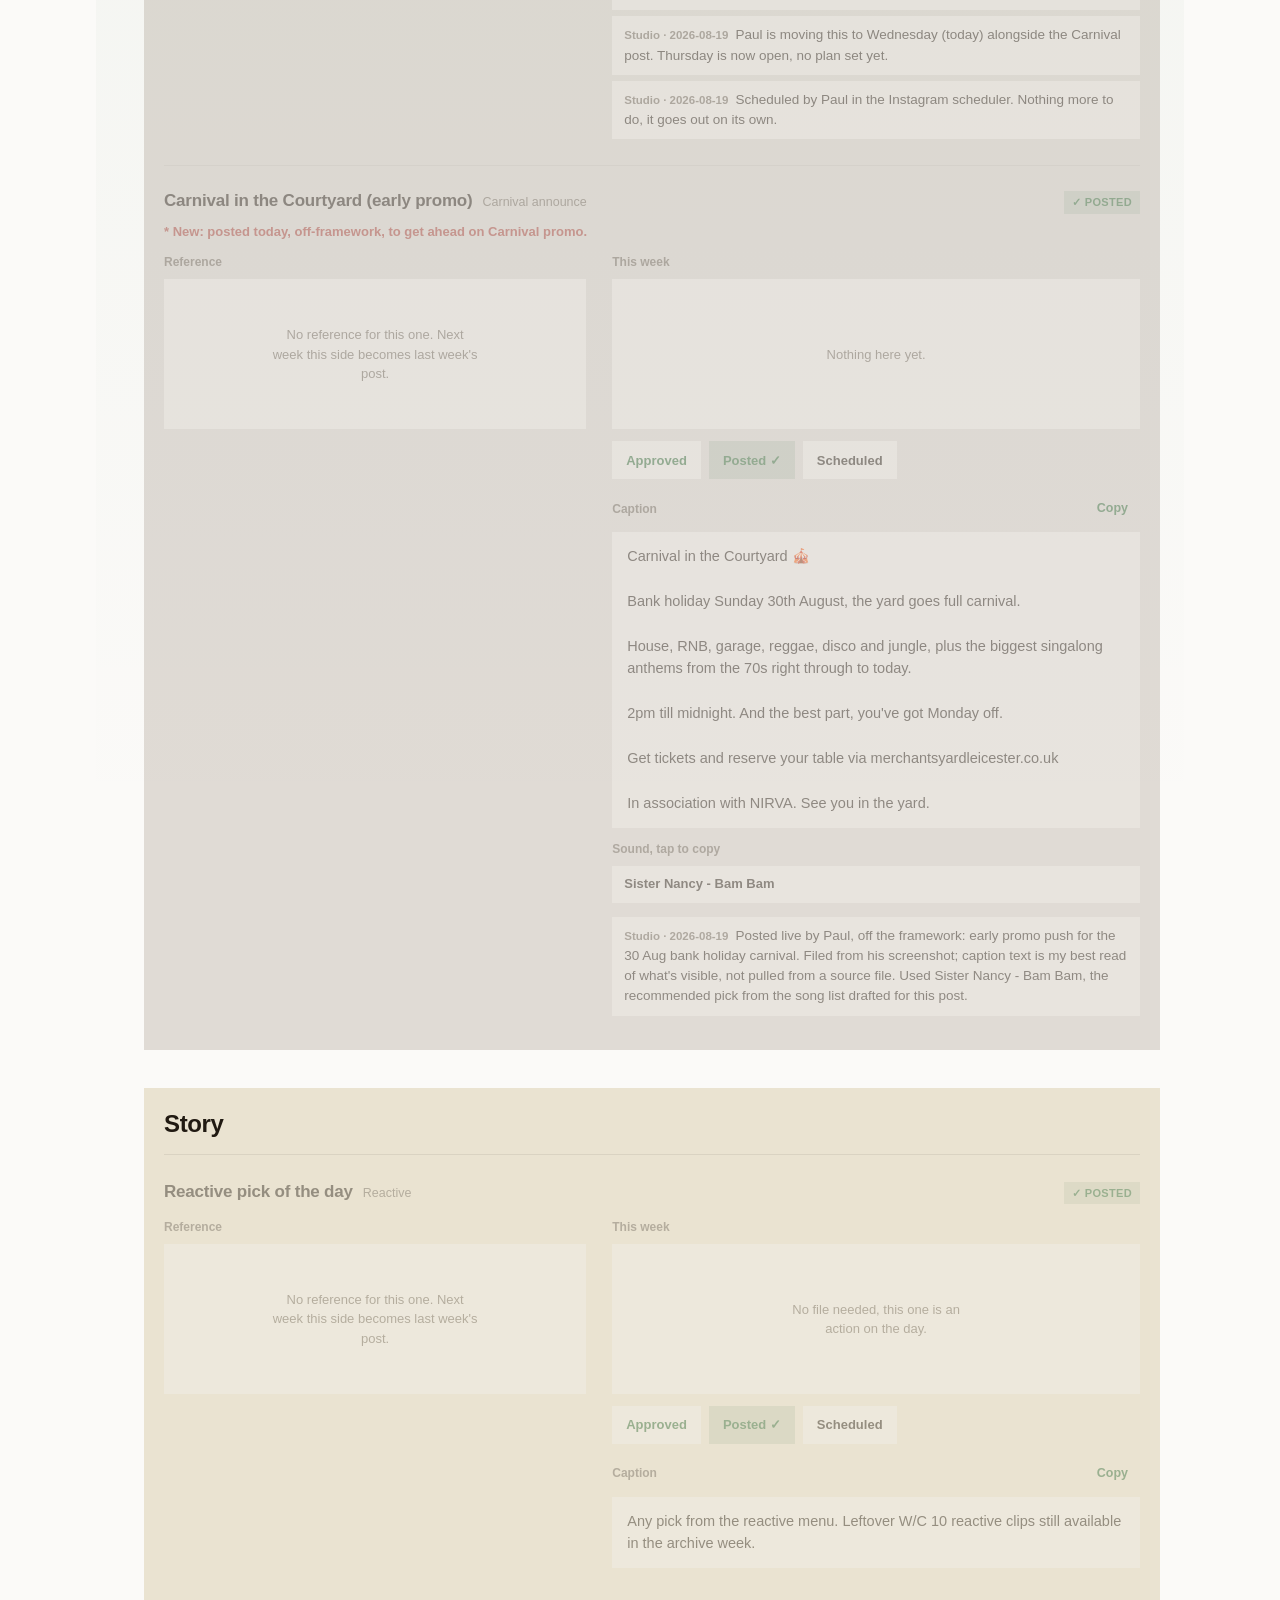
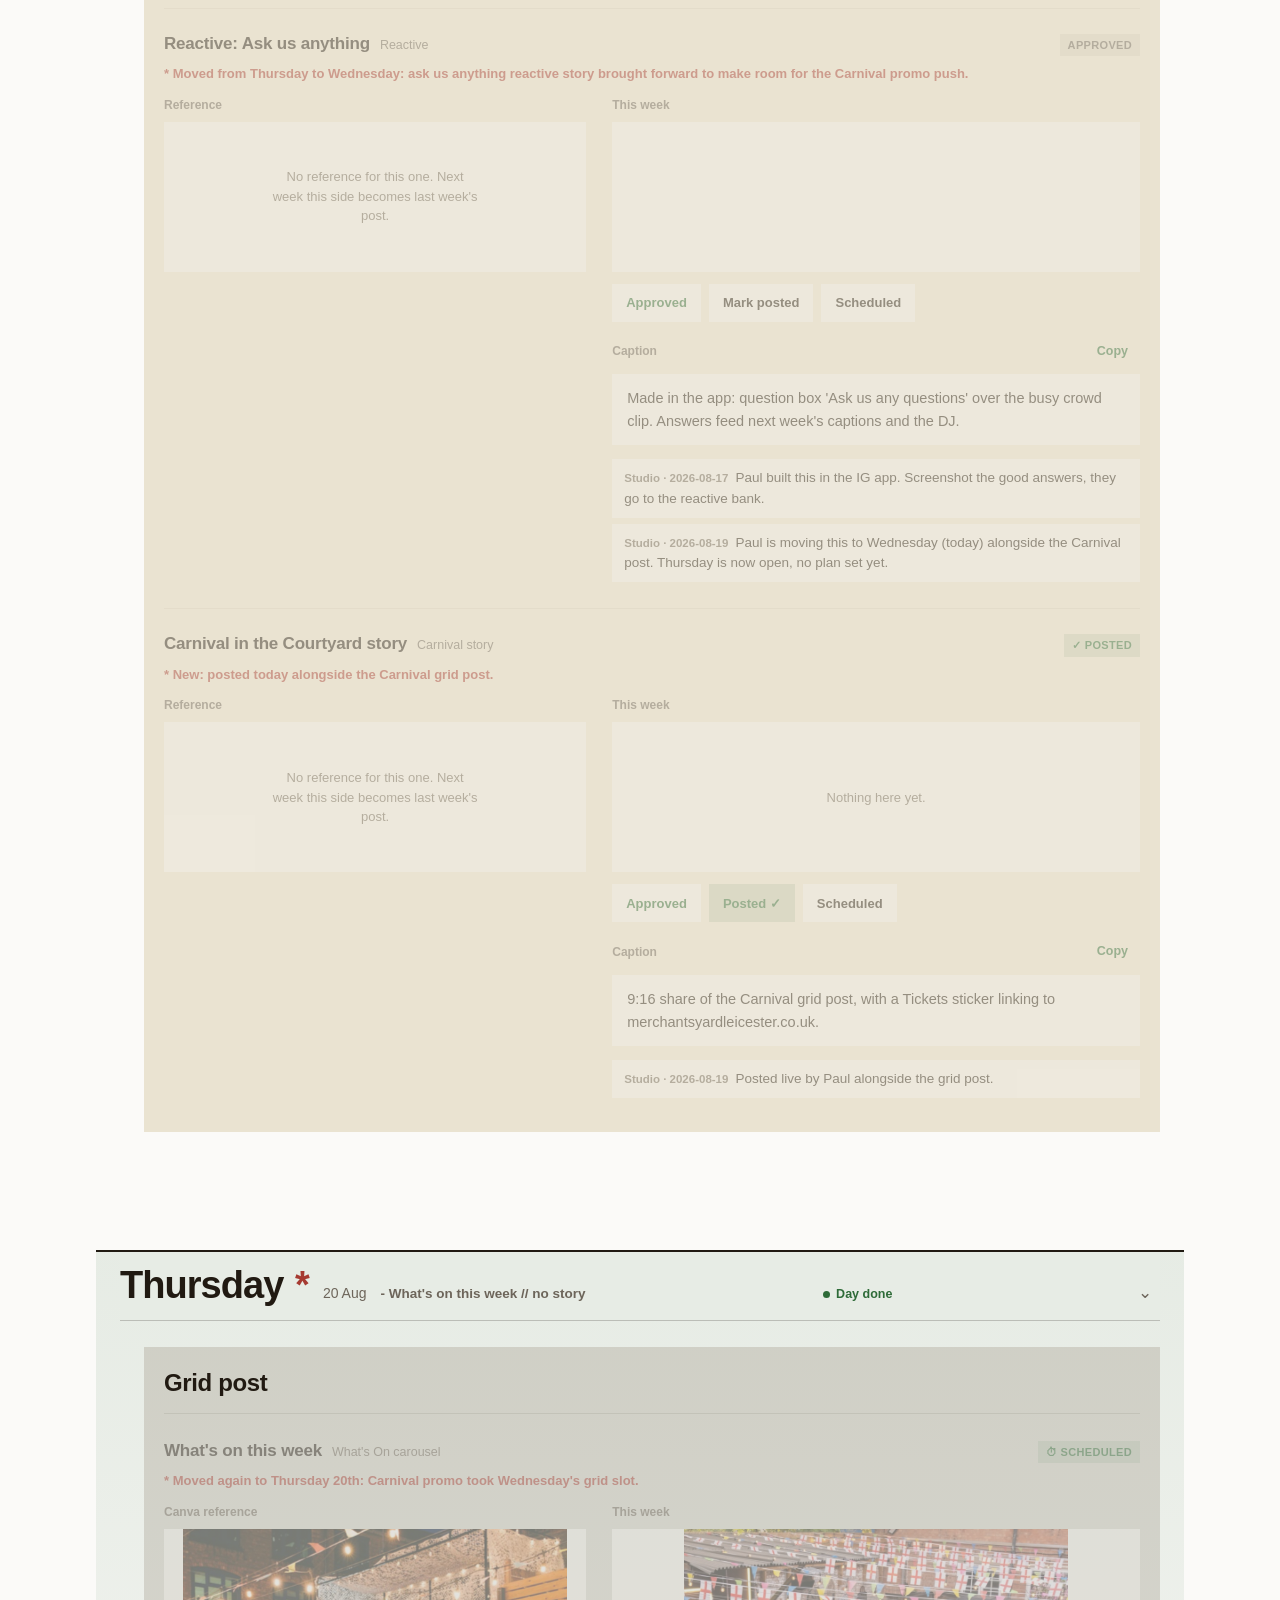
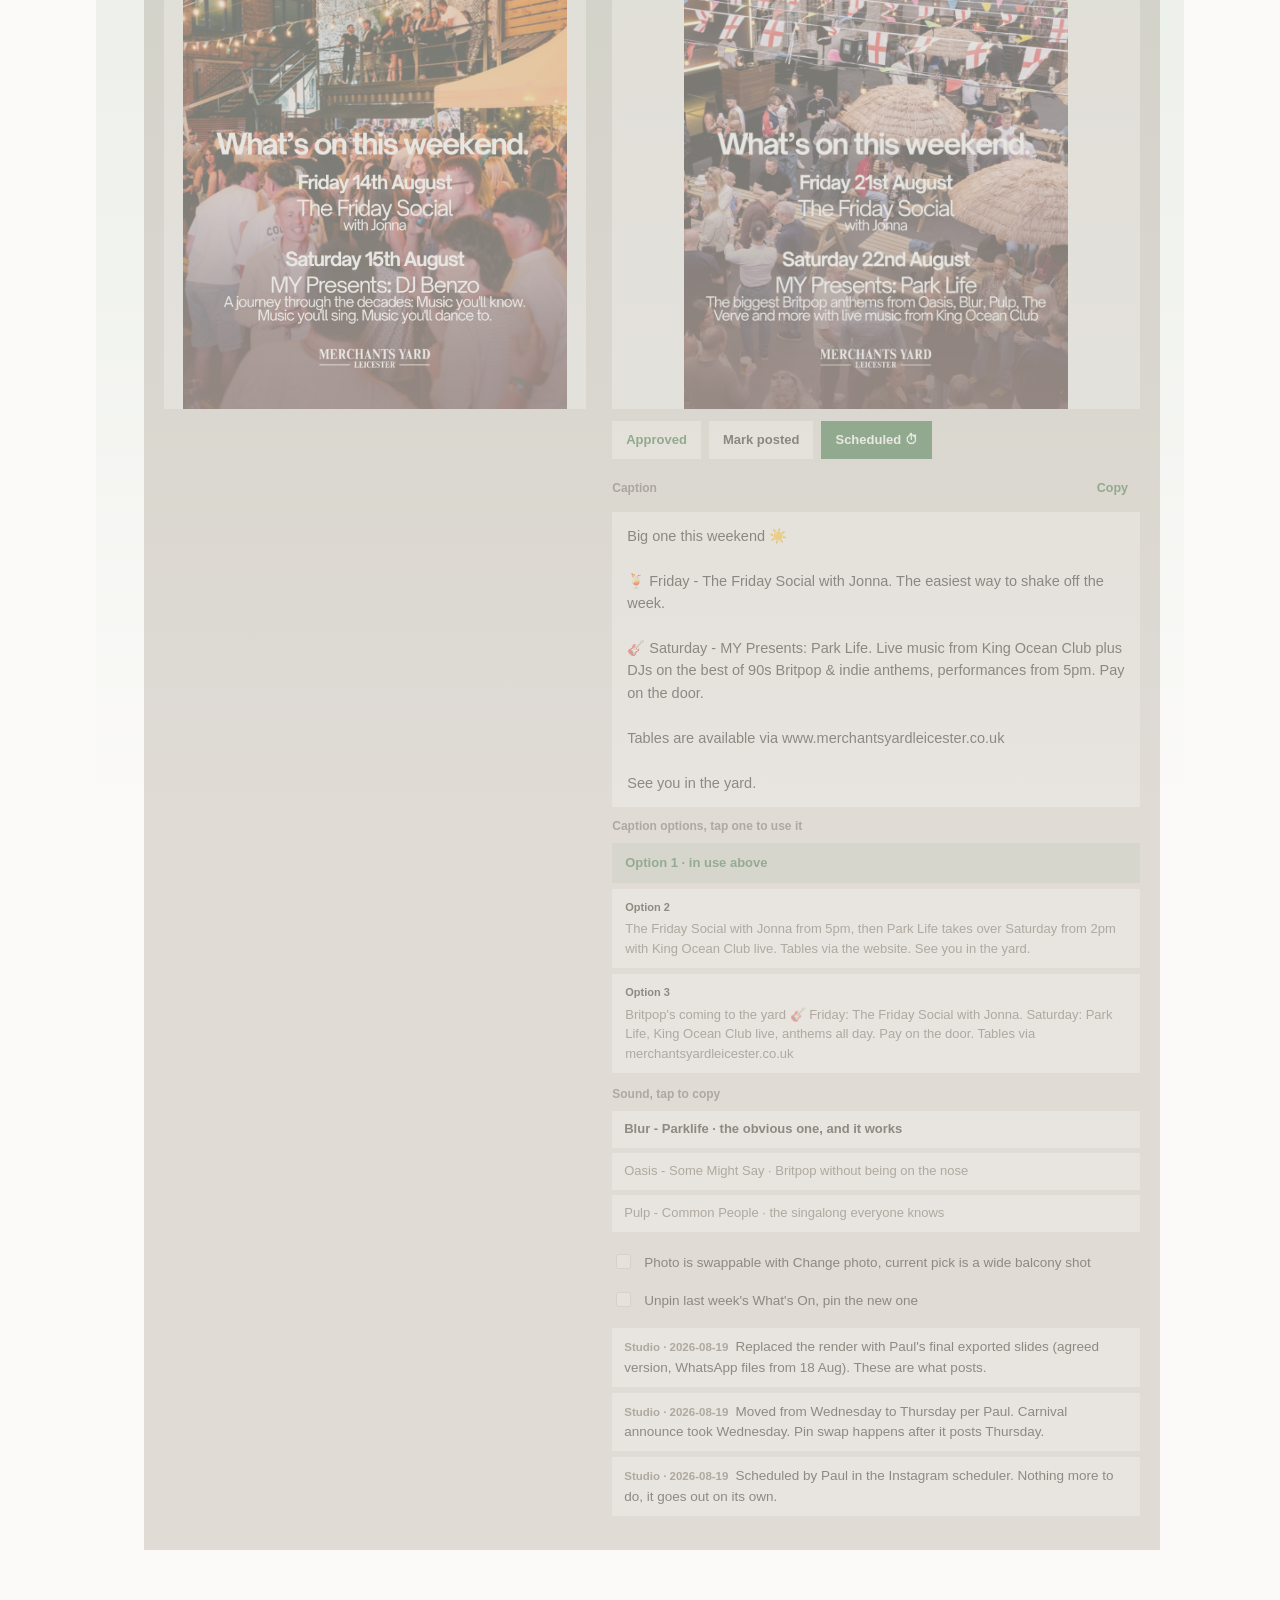
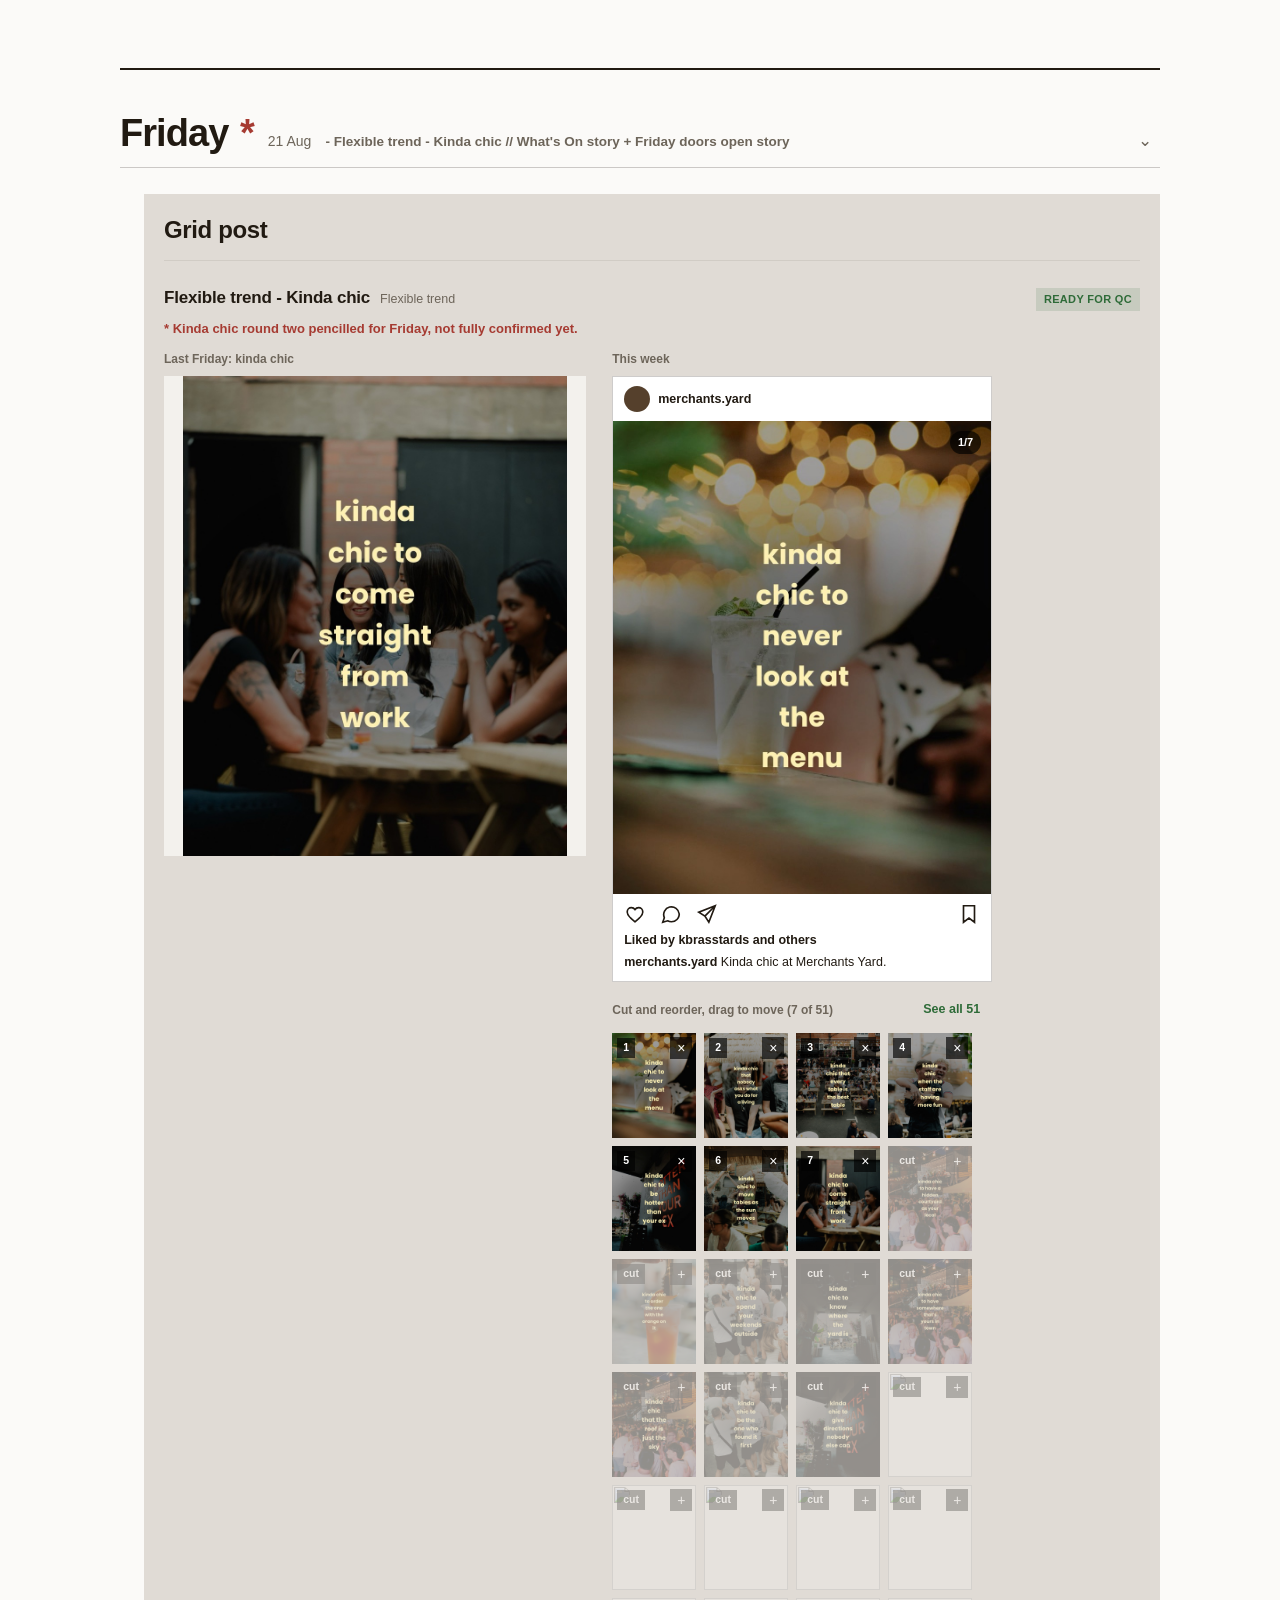
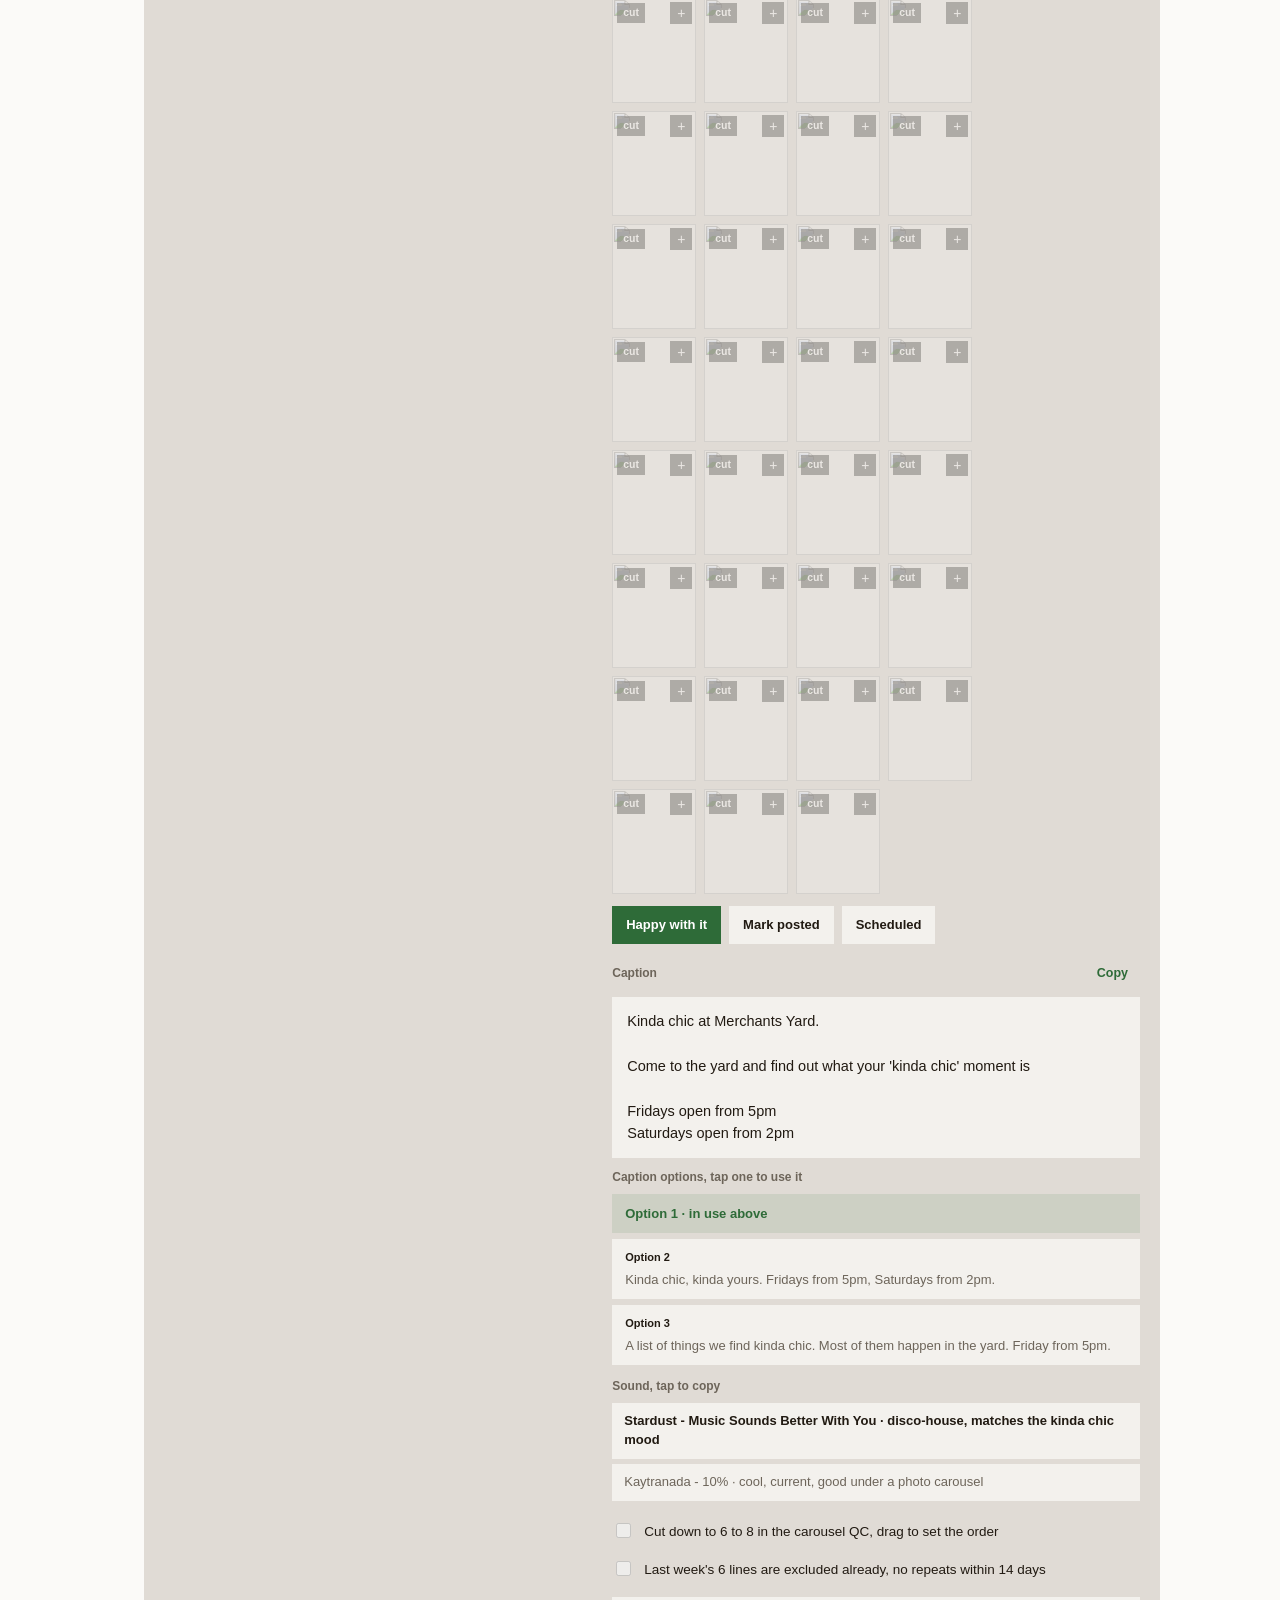
==== commit 49e45e84: "hub snapshot Co-Authored-By: Claude Fable 5 <noreply@anthropic.com>" ====
--- a/index.html
+++ b/index.html
@@ -5,7 +5,7 @@
 <meta name="viewport" content="width=device-width, initial-scale=1, viewport-fit=cover">
 <meta name="robots" content="noindex,nofollow,noarchive">
 <title>TDG Hub</title>
-<link rel="stylesheet" href="app.css?v=26">
+<link rel="stylesheet" href="app.css?v=27">
 <link rel="icon" href="data:image/svg+xml,<svg xmlns='http://www.w3.org/2000/svg' viewBox='0 0 64 64'><rect x='4' y='4' width='56' height='56' rx='14' fill='%23211a12'/><circle cx='32' cy='32' r='9' fill='%232e6b38'/></svg>">
 </head>
 <body>
@@ -100,6 +100,6 @@
 </button>
 
 <div class="toast" id="toast" role="status"></div>
-<script src="app.js?v=26"></script>
+<script src="app.js?v=27"></script>
 </body>
 </html>
--- a/app.css
+++ b/app.css
@@ -225,6 +225,7 @@
 .mini-status.ready { color: var(--st-ready); background: color-mix(in srgb, var(--st-ready) 14%, transparent); }
 .mini-status.changes { color: var(--st-changes); background: color-mix(in srgb, var(--st-changes) 14%, transparent); }
 .mini-status.approved { color: var(--st-done); background: color-mix(in srgb, var(--st-done) 13%, transparent); }
+.mini-status.scheduled { background: color-mix(in srgb, var(--accent) 16%, transparent); color: var(--accent); }
 .mini-status.posted { color: var(--ok); background: color-mix(in srgb, var(--ok) 16%, transparent); }
 .cell-off { font-size: 12.5px; color: var(--ink-mid); padding: 2px 0; }
 
@@ -680,3 +681,5 @@
 @media (prefers-reduced-motion: reduce) {
   * { animation: none !important; transition-duration: .01ms !important; }
 }
+
+.xbtn.scheduled.is-on { background: var(--accent); color: var(--on-accent); border-color: var(--accent); }
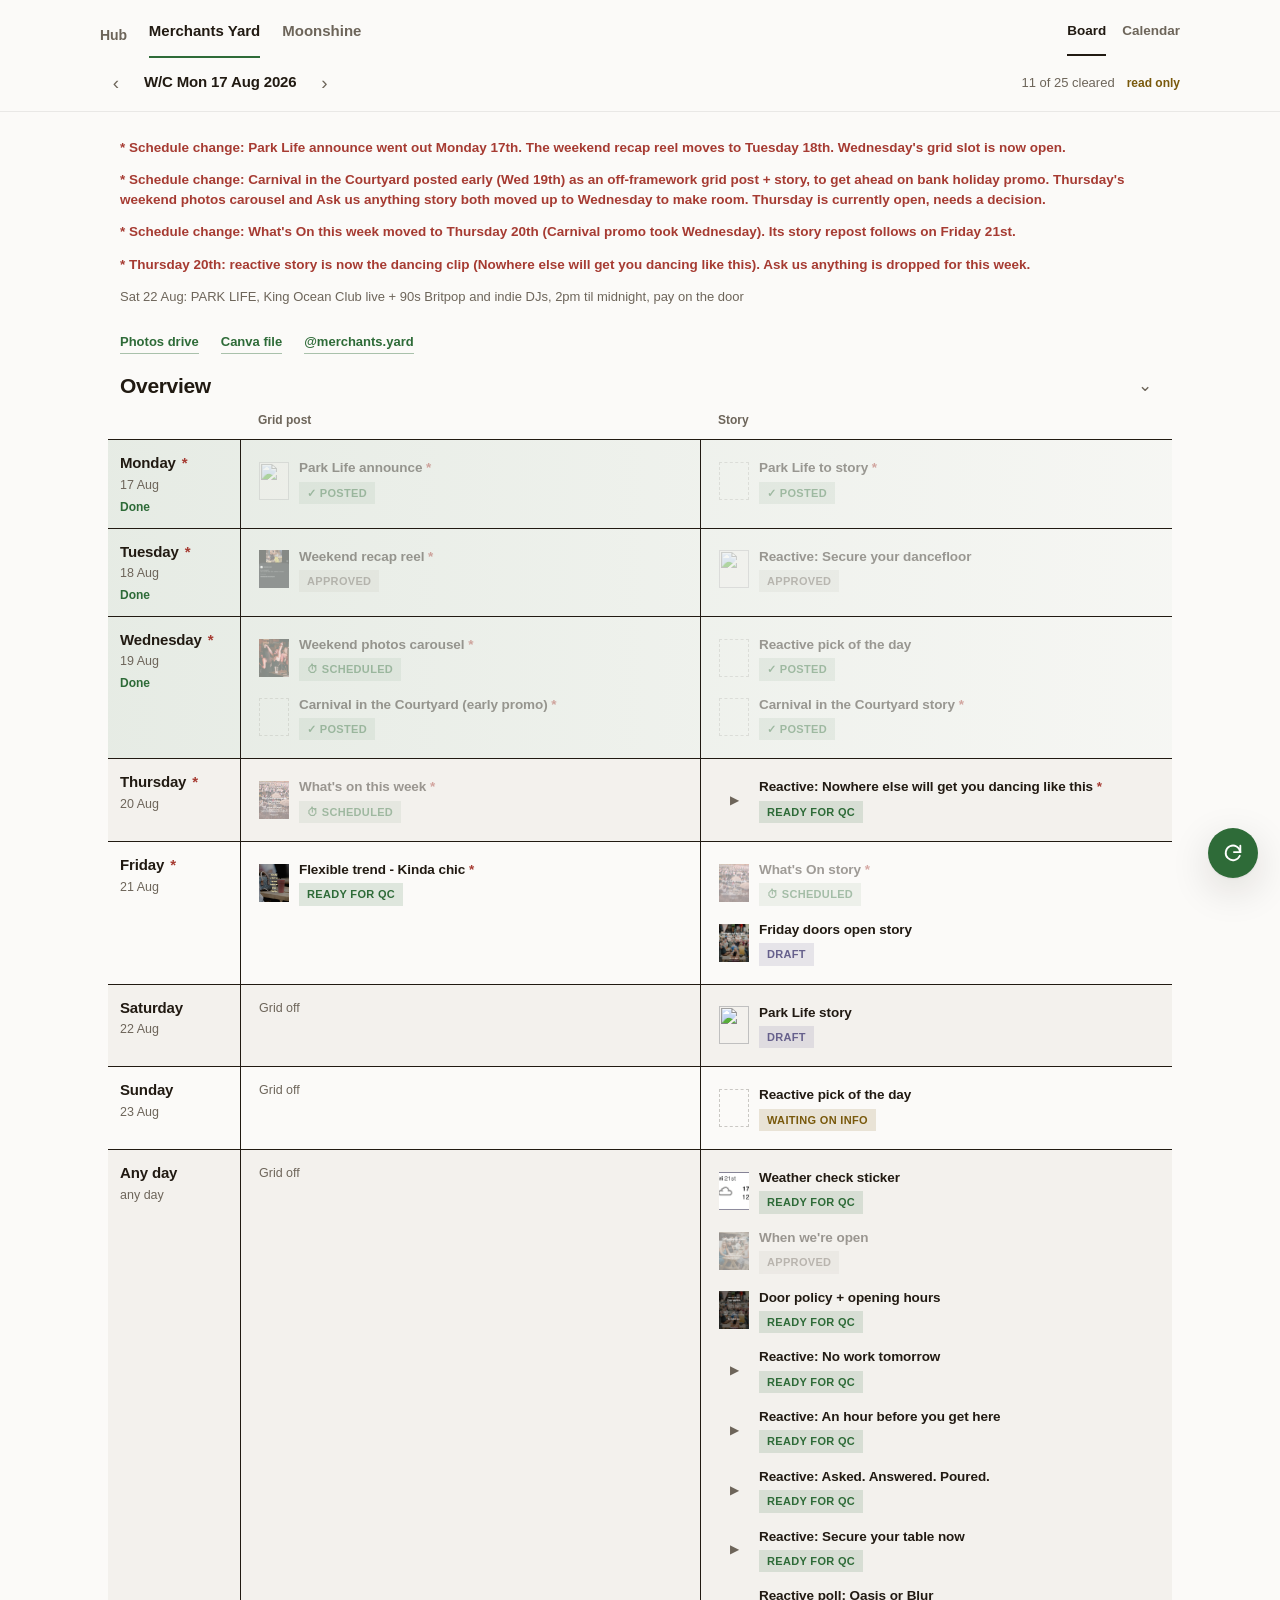
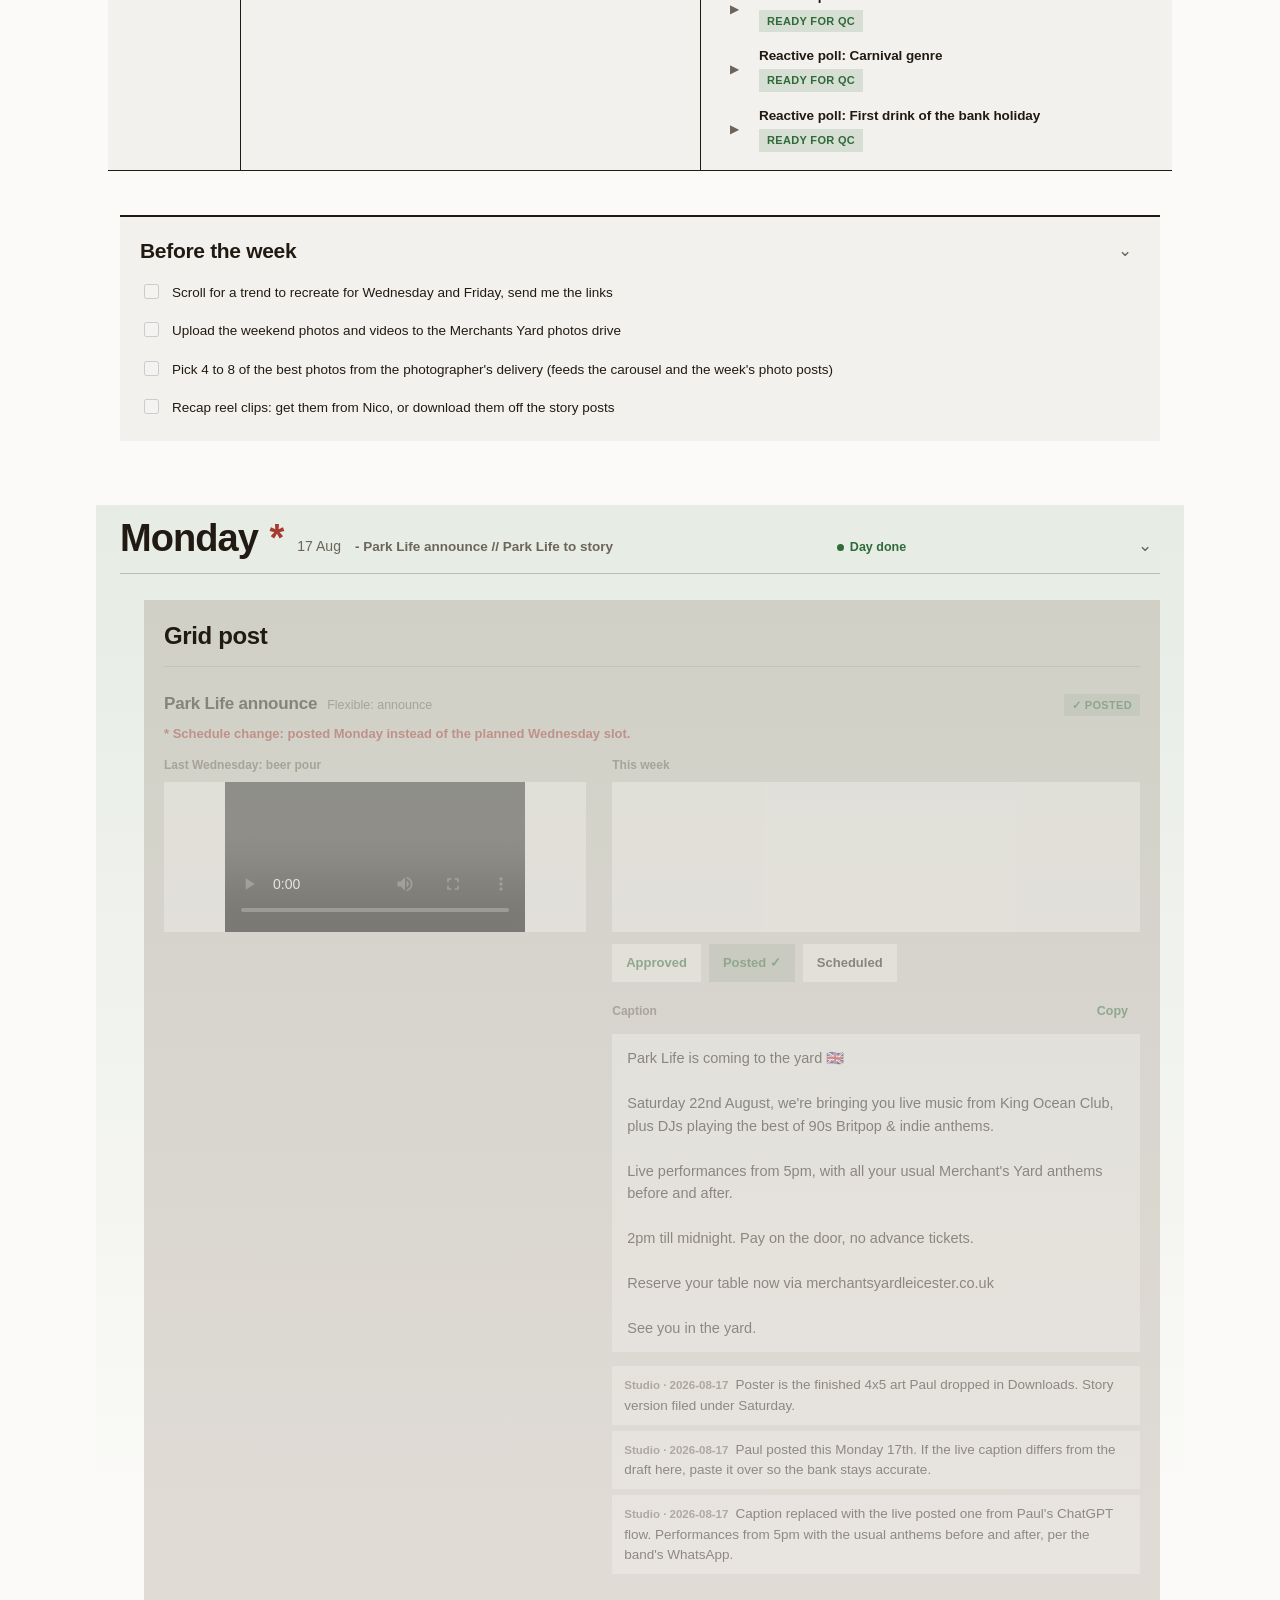
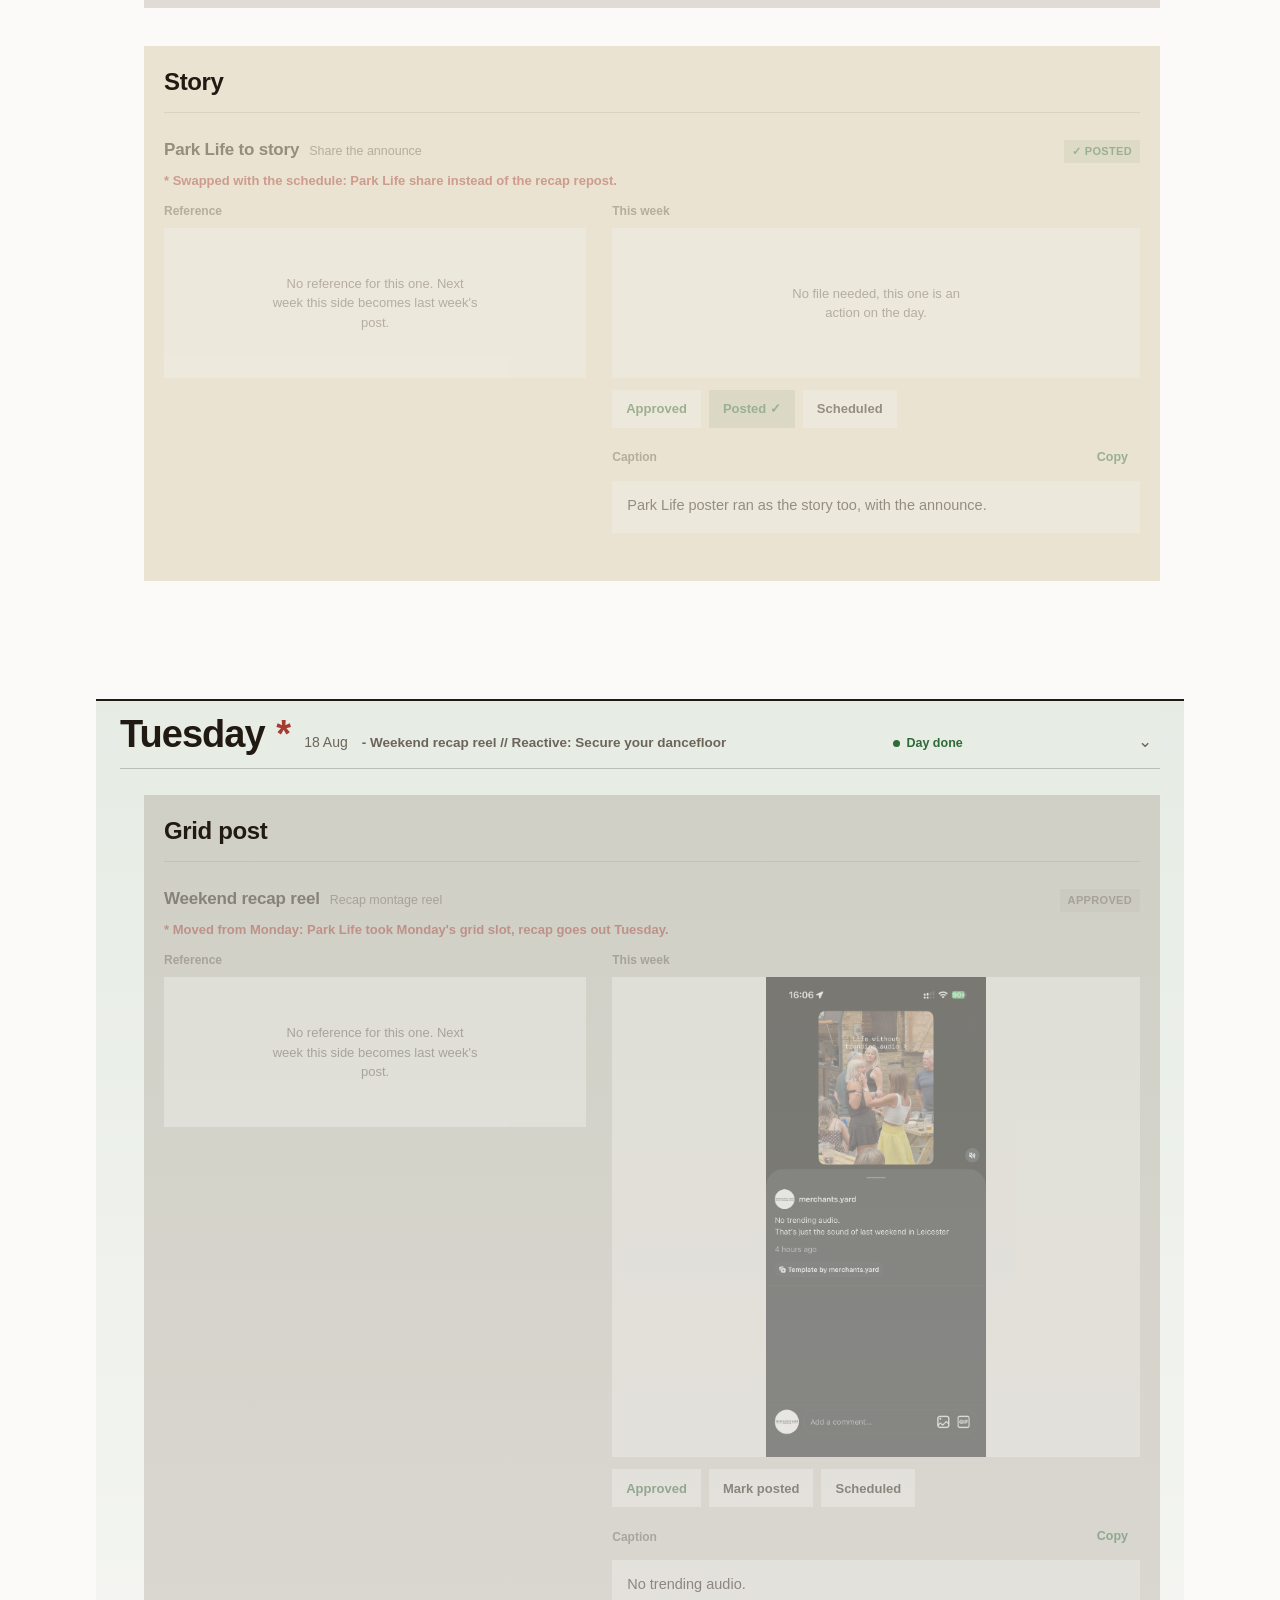
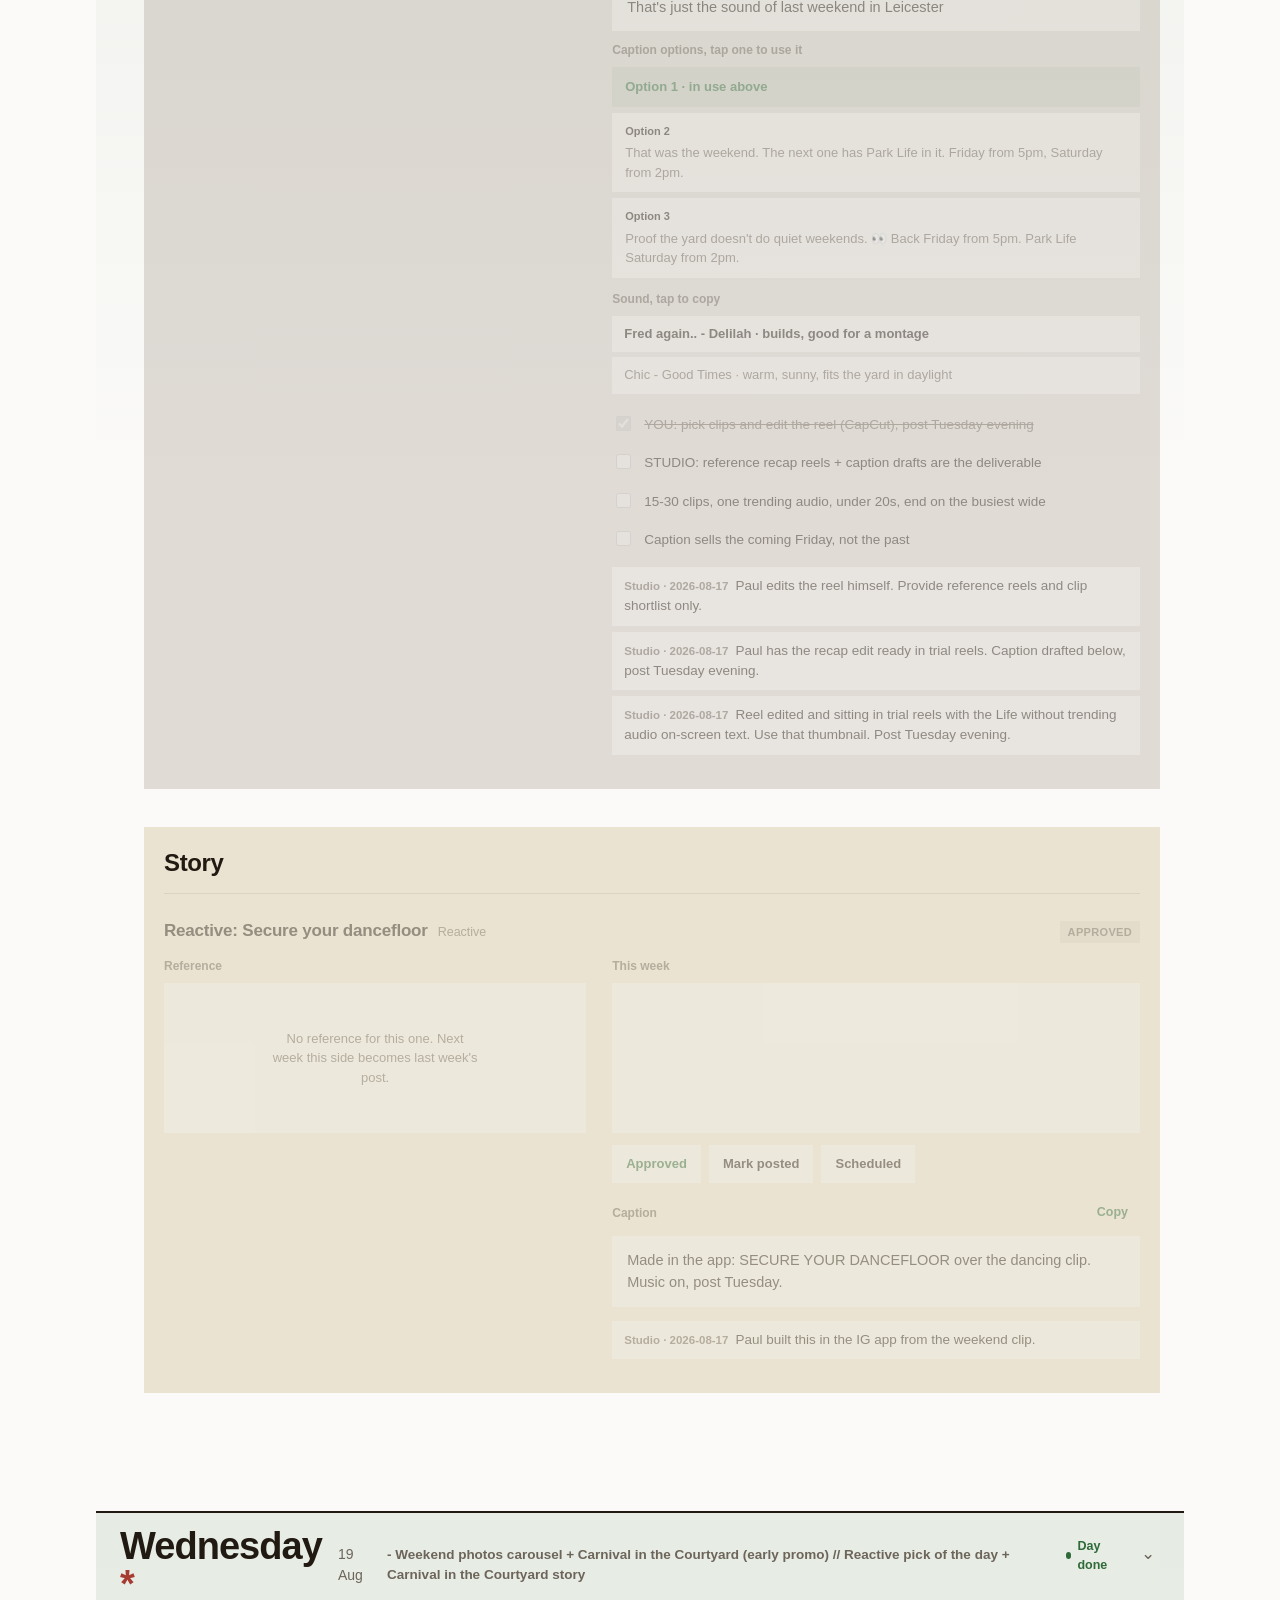
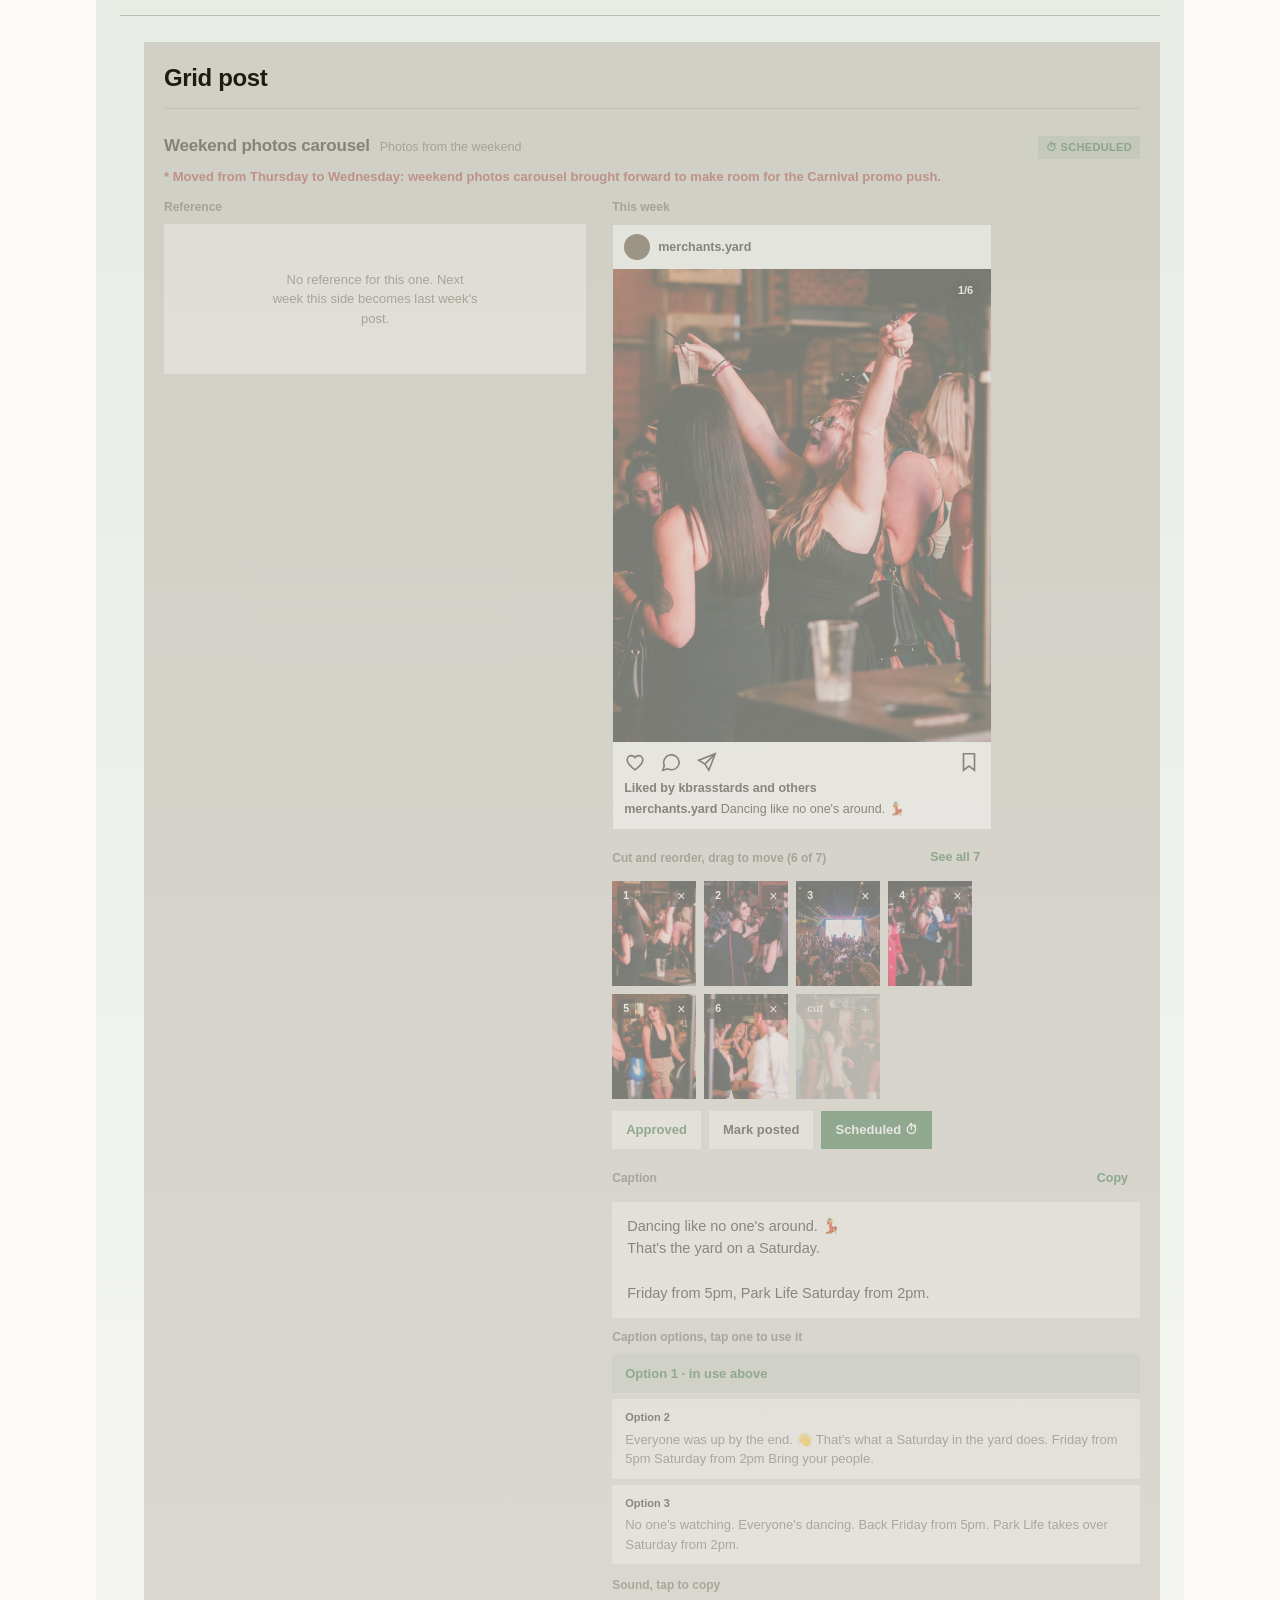
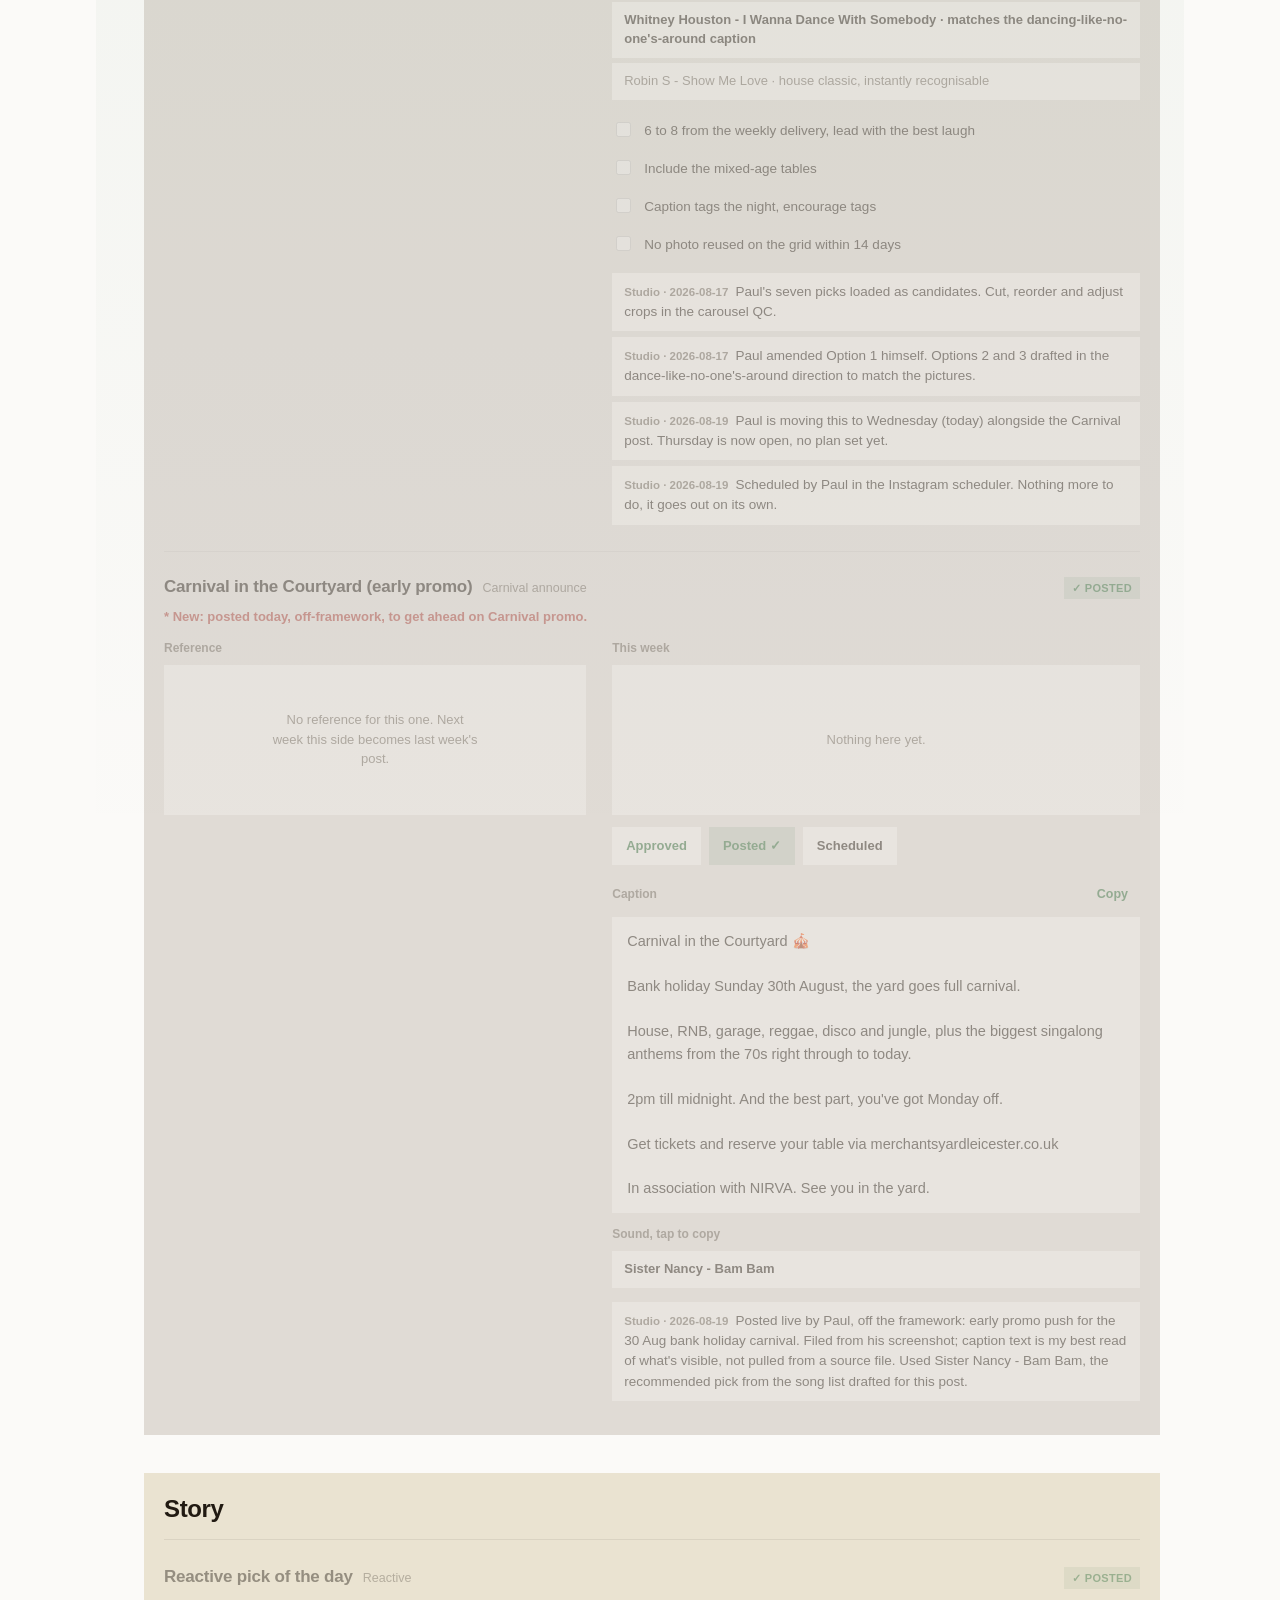
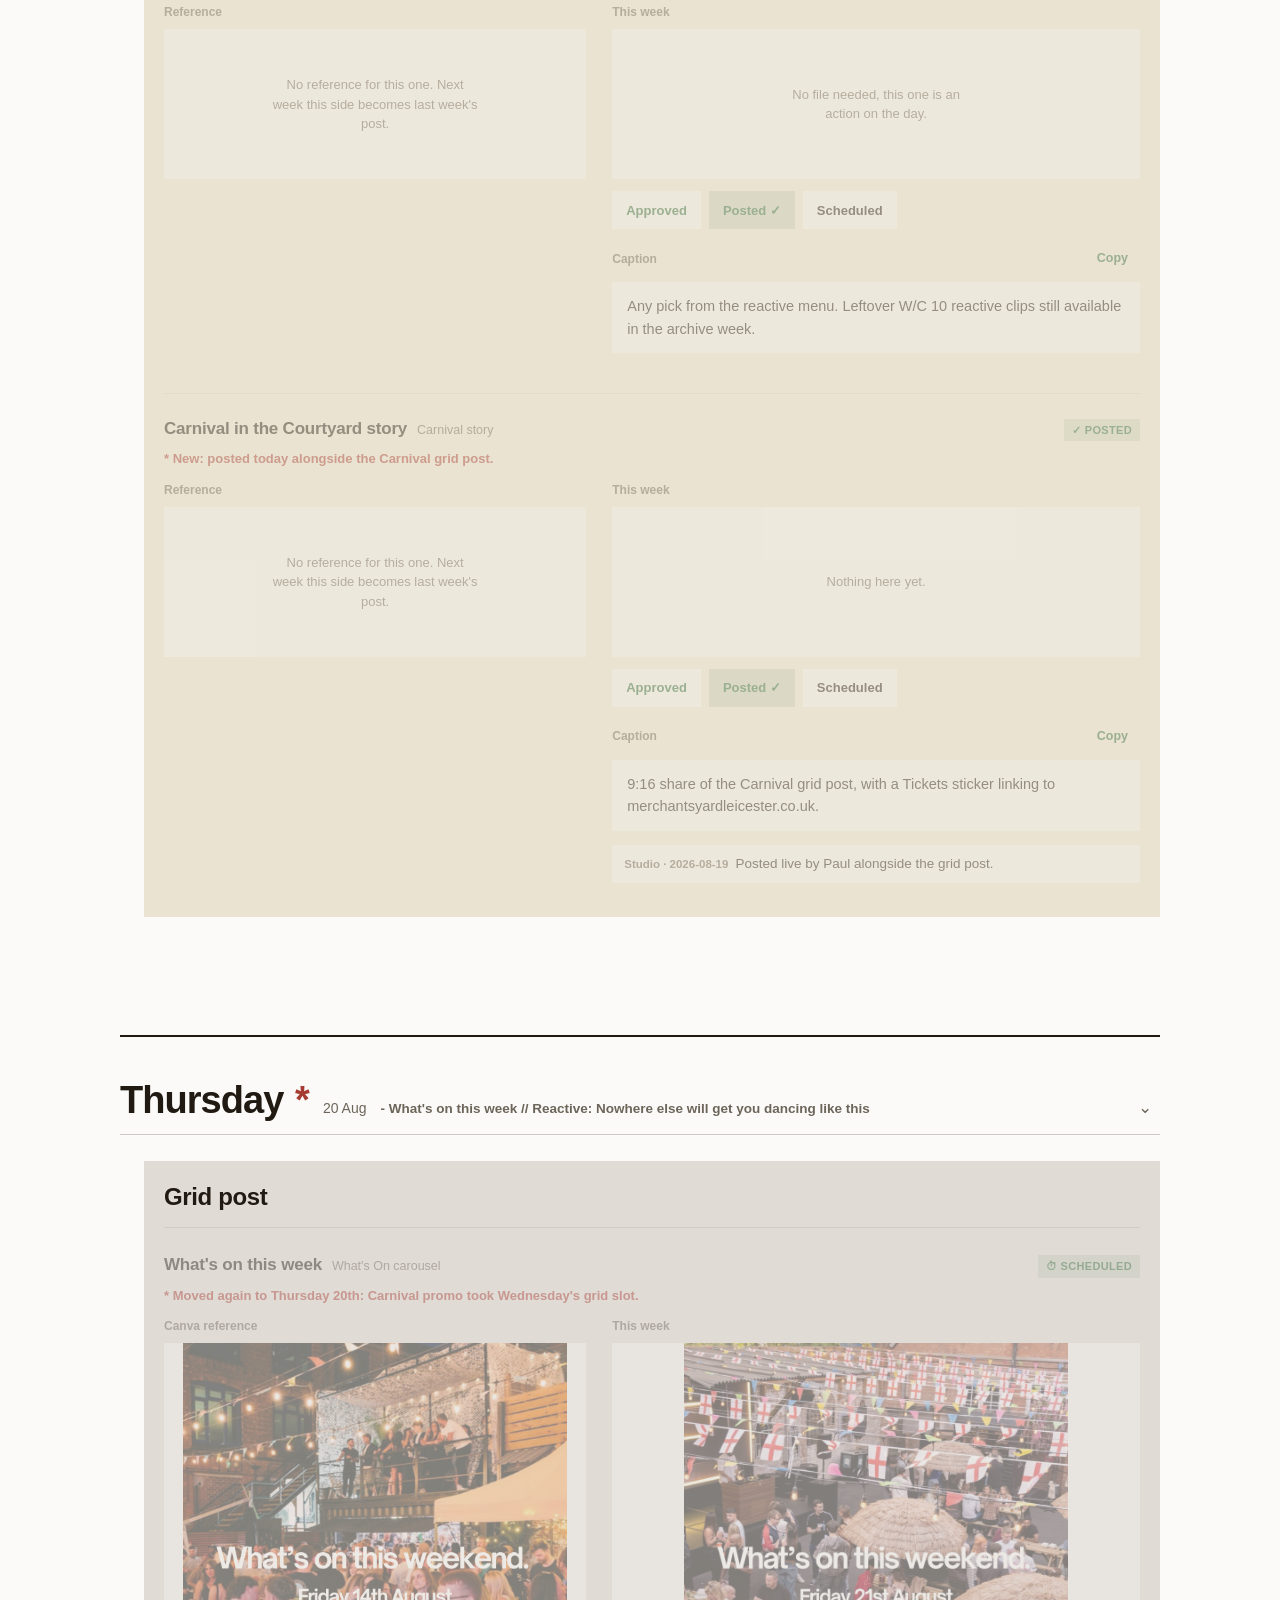
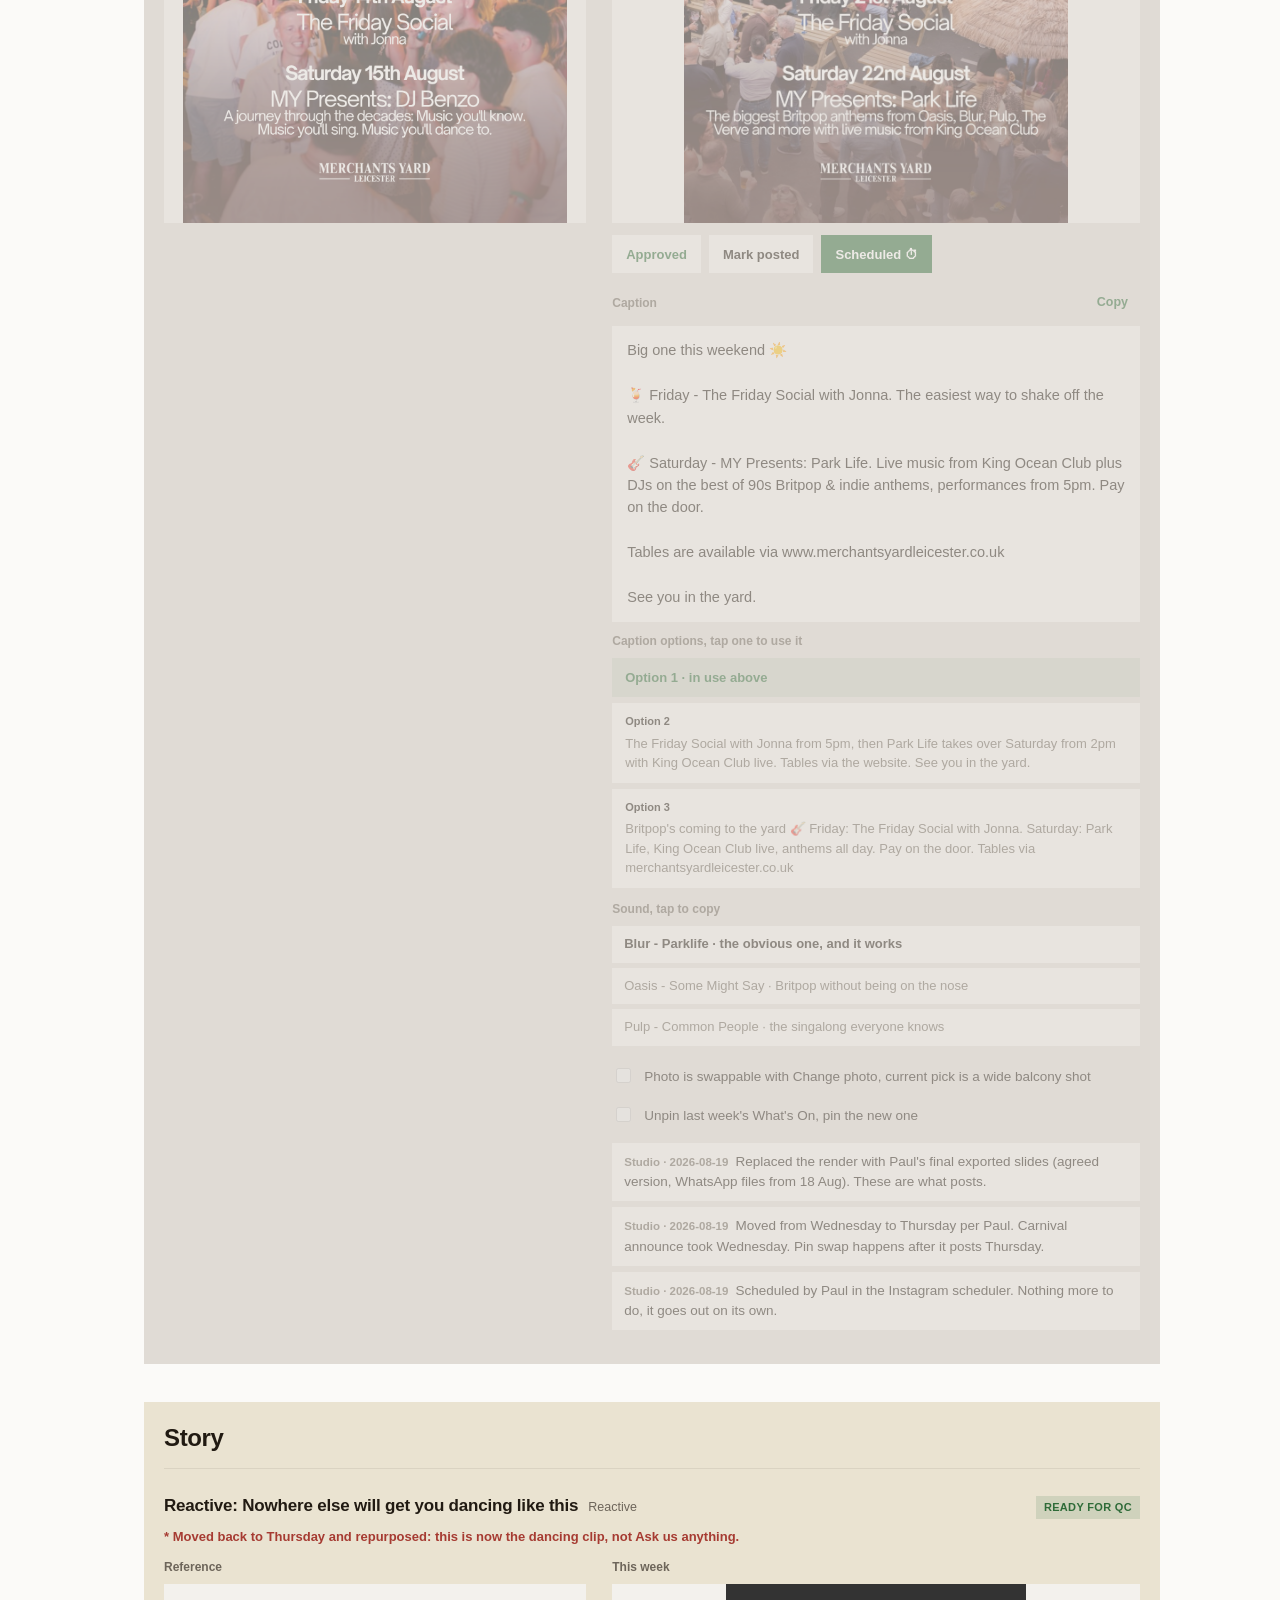
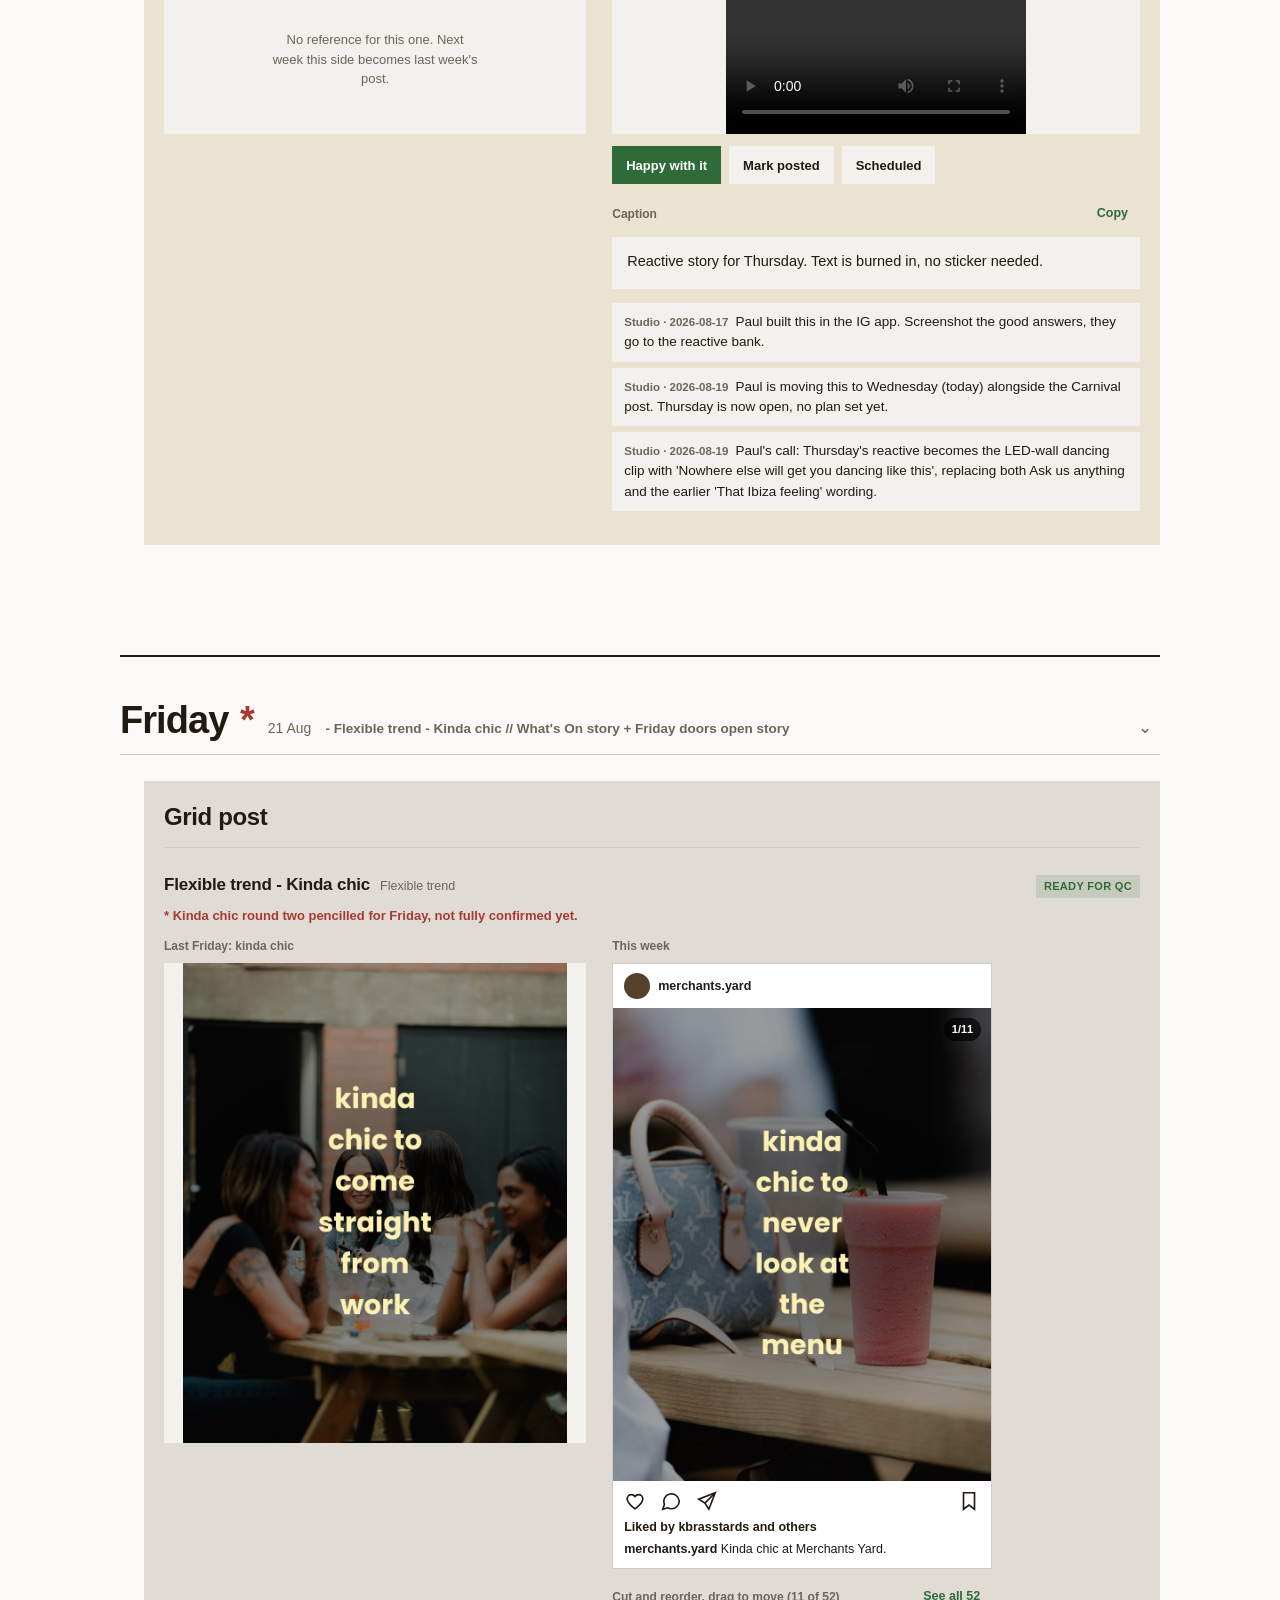
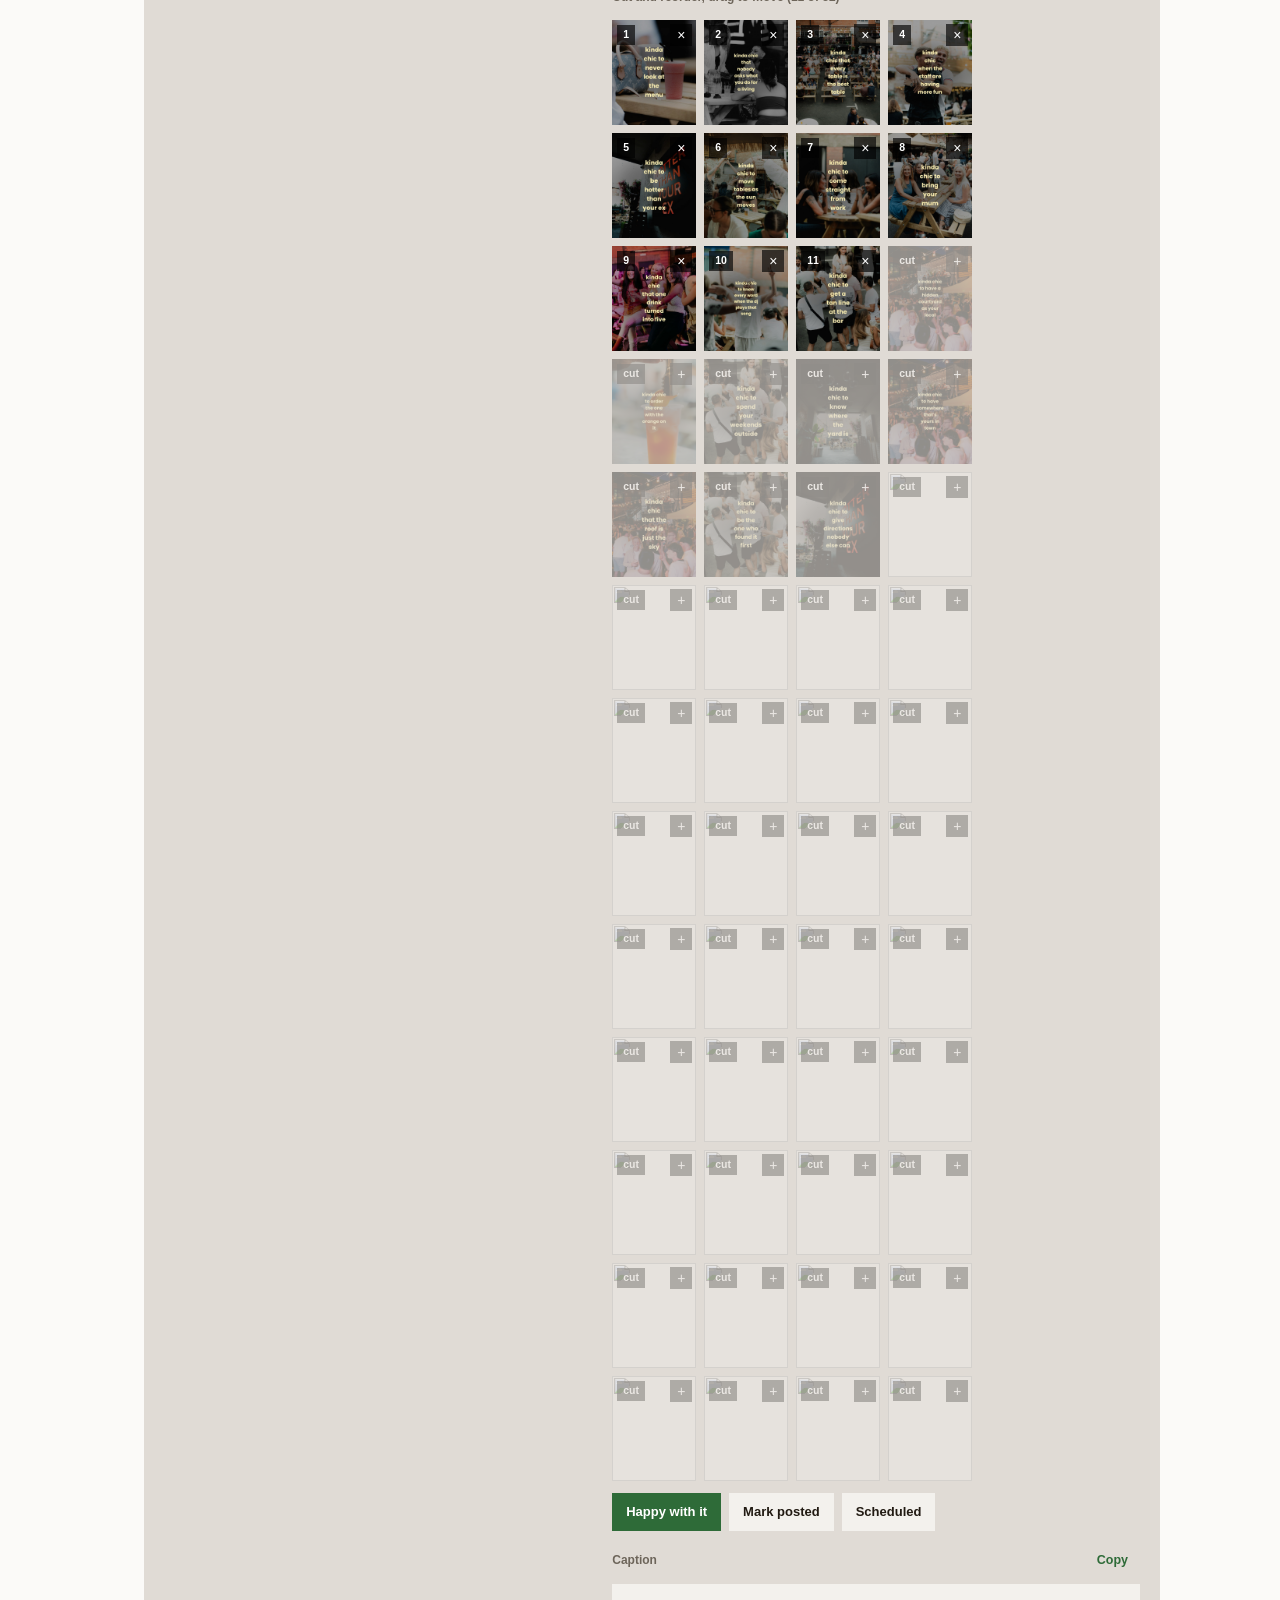
==== commit 63fcaf98: "hub snapshot Co-Authored-By: Claude Fable 5 <noreply@anthropic.com>" ====
--- a/index.html
+++ b/index.html
@@ -5,7 +5,7 @@
 <meta name="viewport" content="width=device-width, initial-scale=1, viewport-fit=cover">
 <meta name="robots" content="noindex,nofollow,noarchive">
 <title>TDG Hub</title>
-<link rel="stylesheet" href="app.css?v=27">
+<link rel="stylesheet" href="app.css?v=28">
 <link rel="icon" href="data:image/svg+xml,<svg xmlns='http://www.w3.org/2000/svg' viewBox='0 0 64 64'><rect x='4' y='4' width='56' height='56' rx='14' fill='%23211a12'/><circle cx='32' cy='32' r='9' fill='%232e6b38'/></svg>">
 </head>
 <body>
@@ -100,6 +100,6 @@
 </button>
 
 <div class="toast" id="toast" role="status"></div>
-<script src="app.js?v=27"></script>
+<script src="app.js?v=28"></script>
 </body>
 </html>
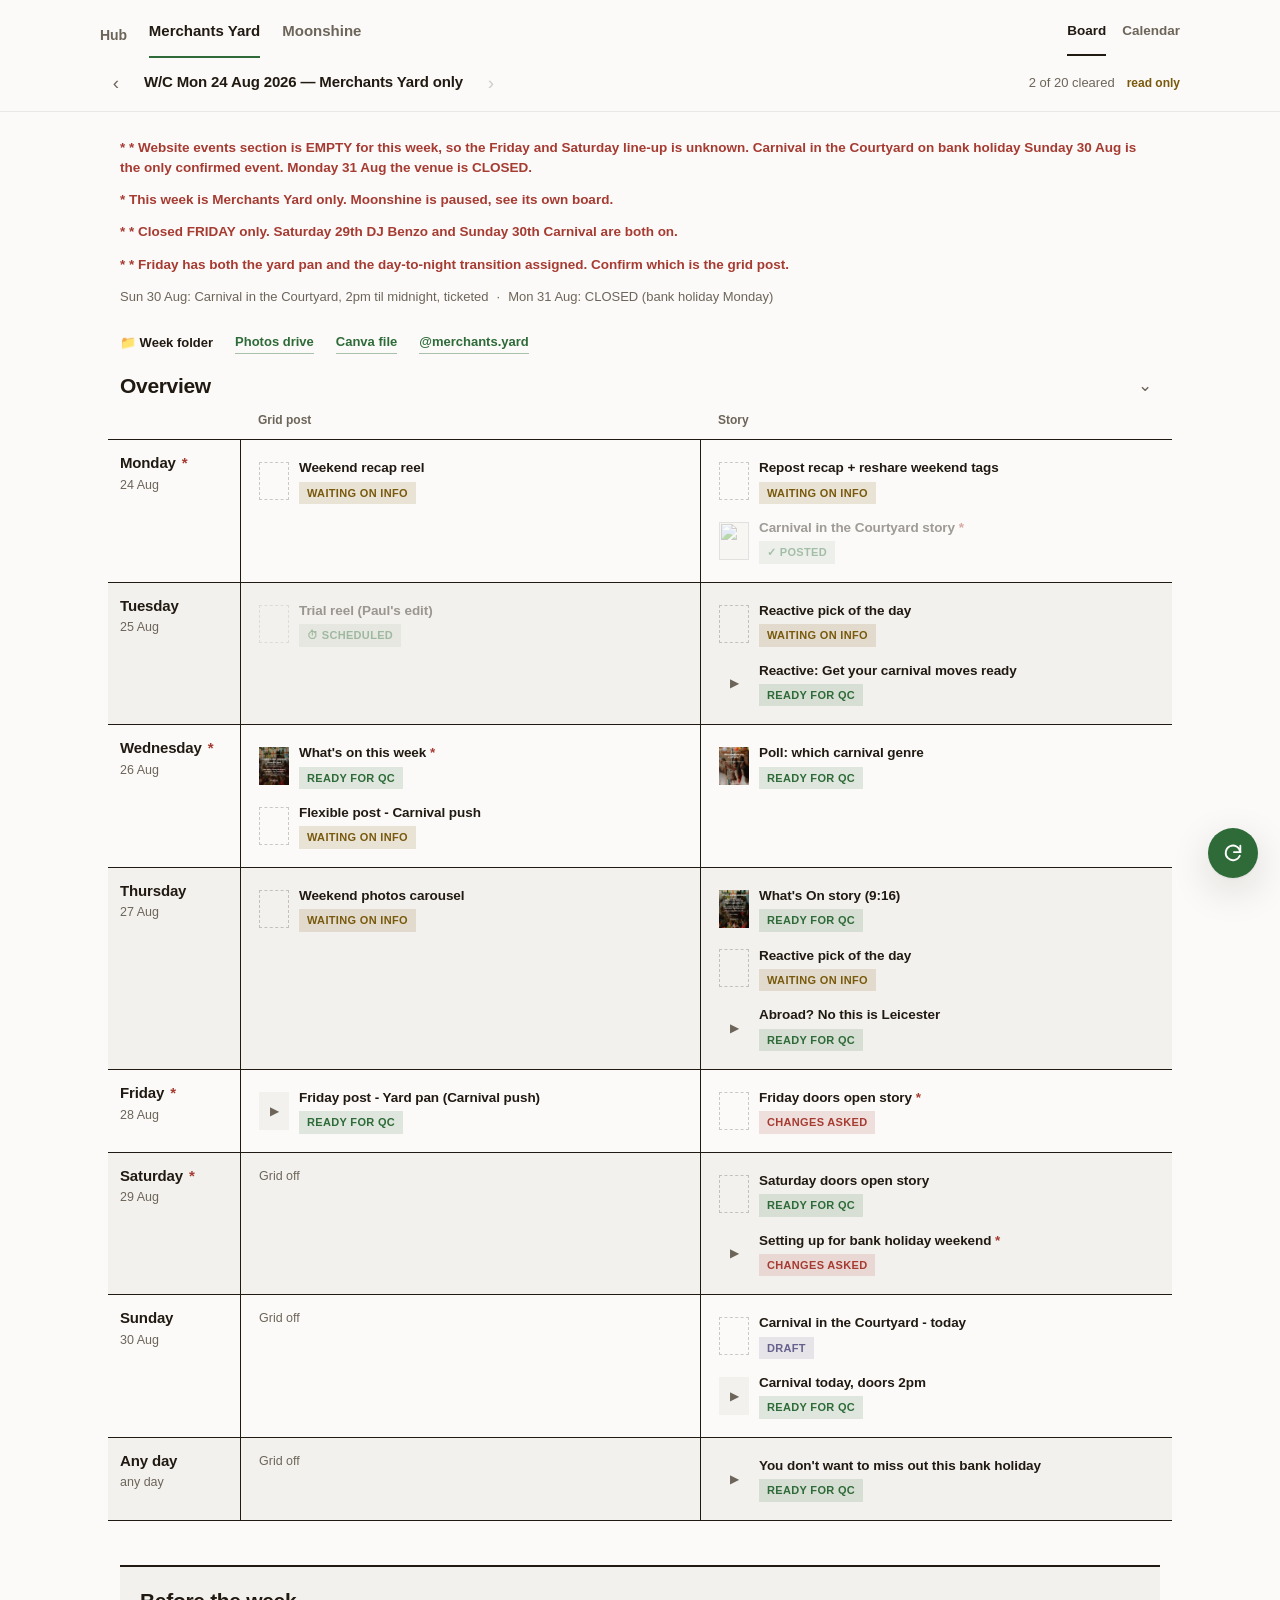
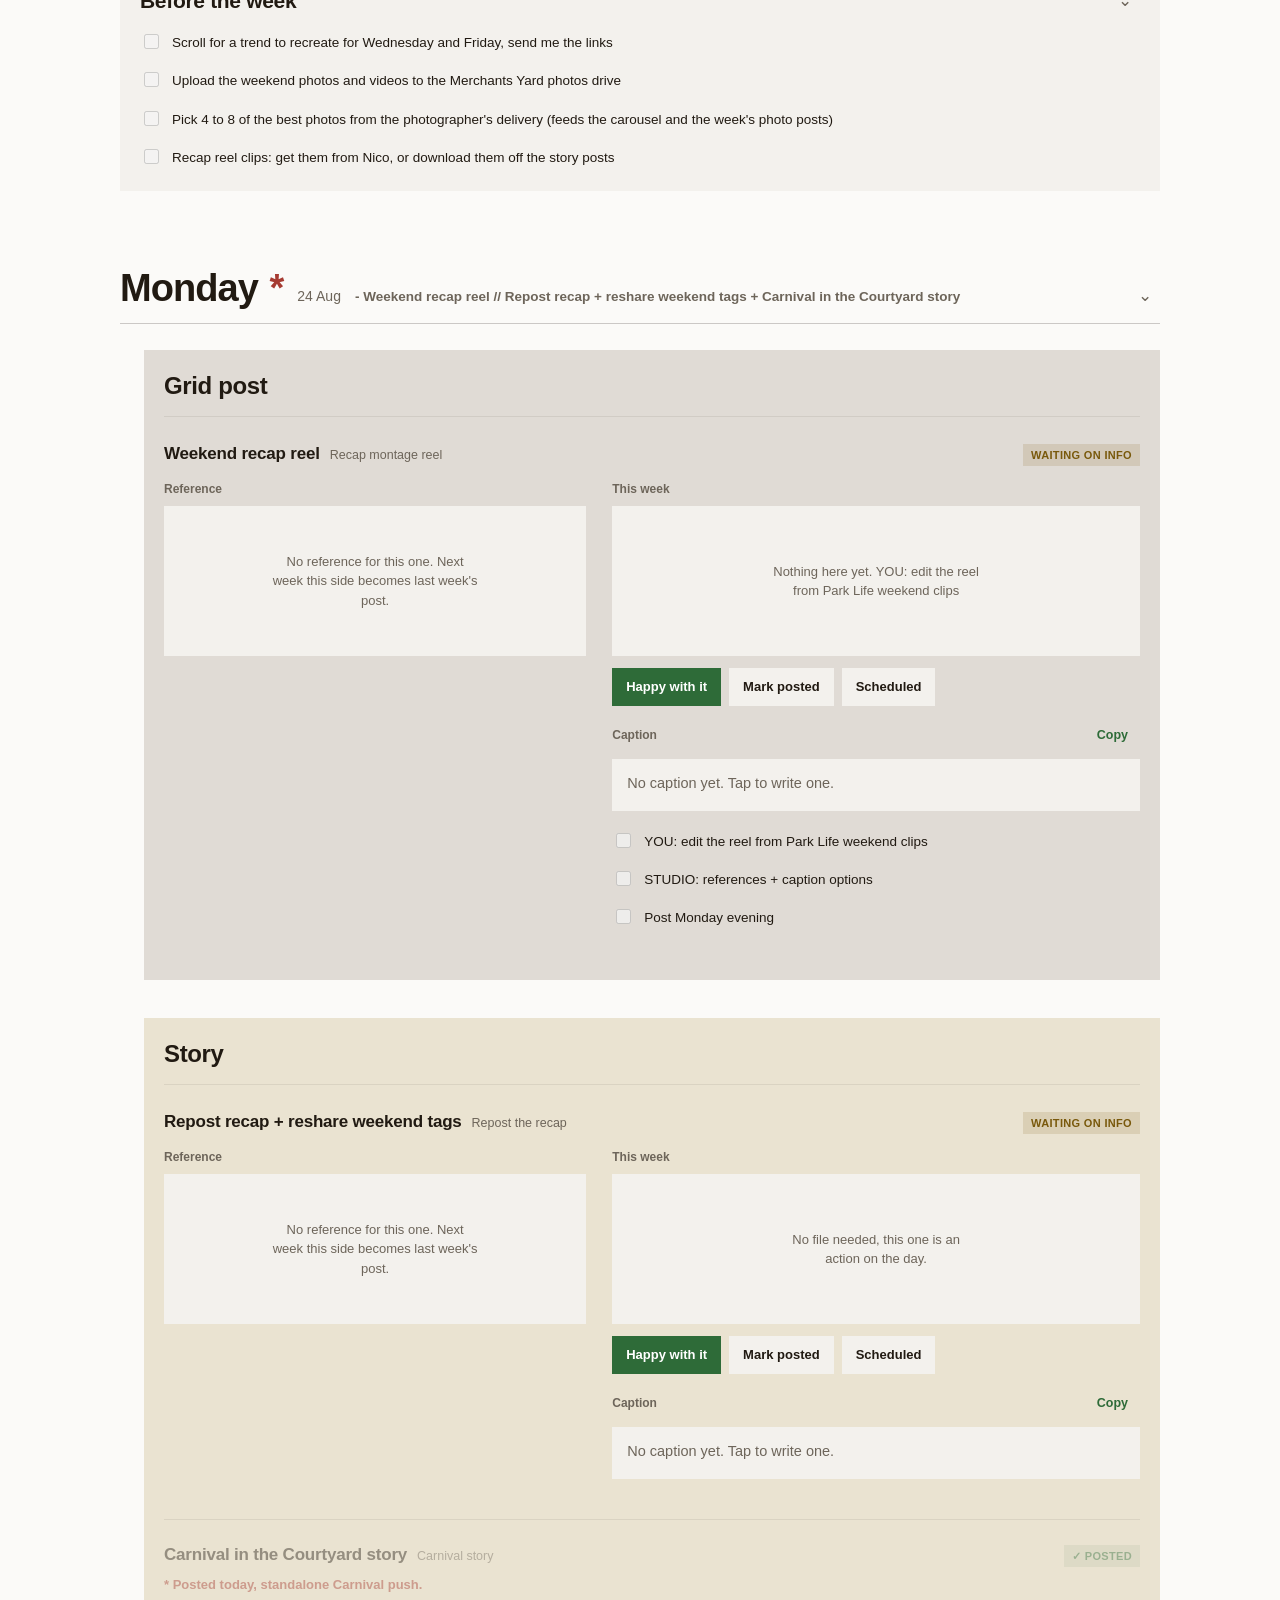
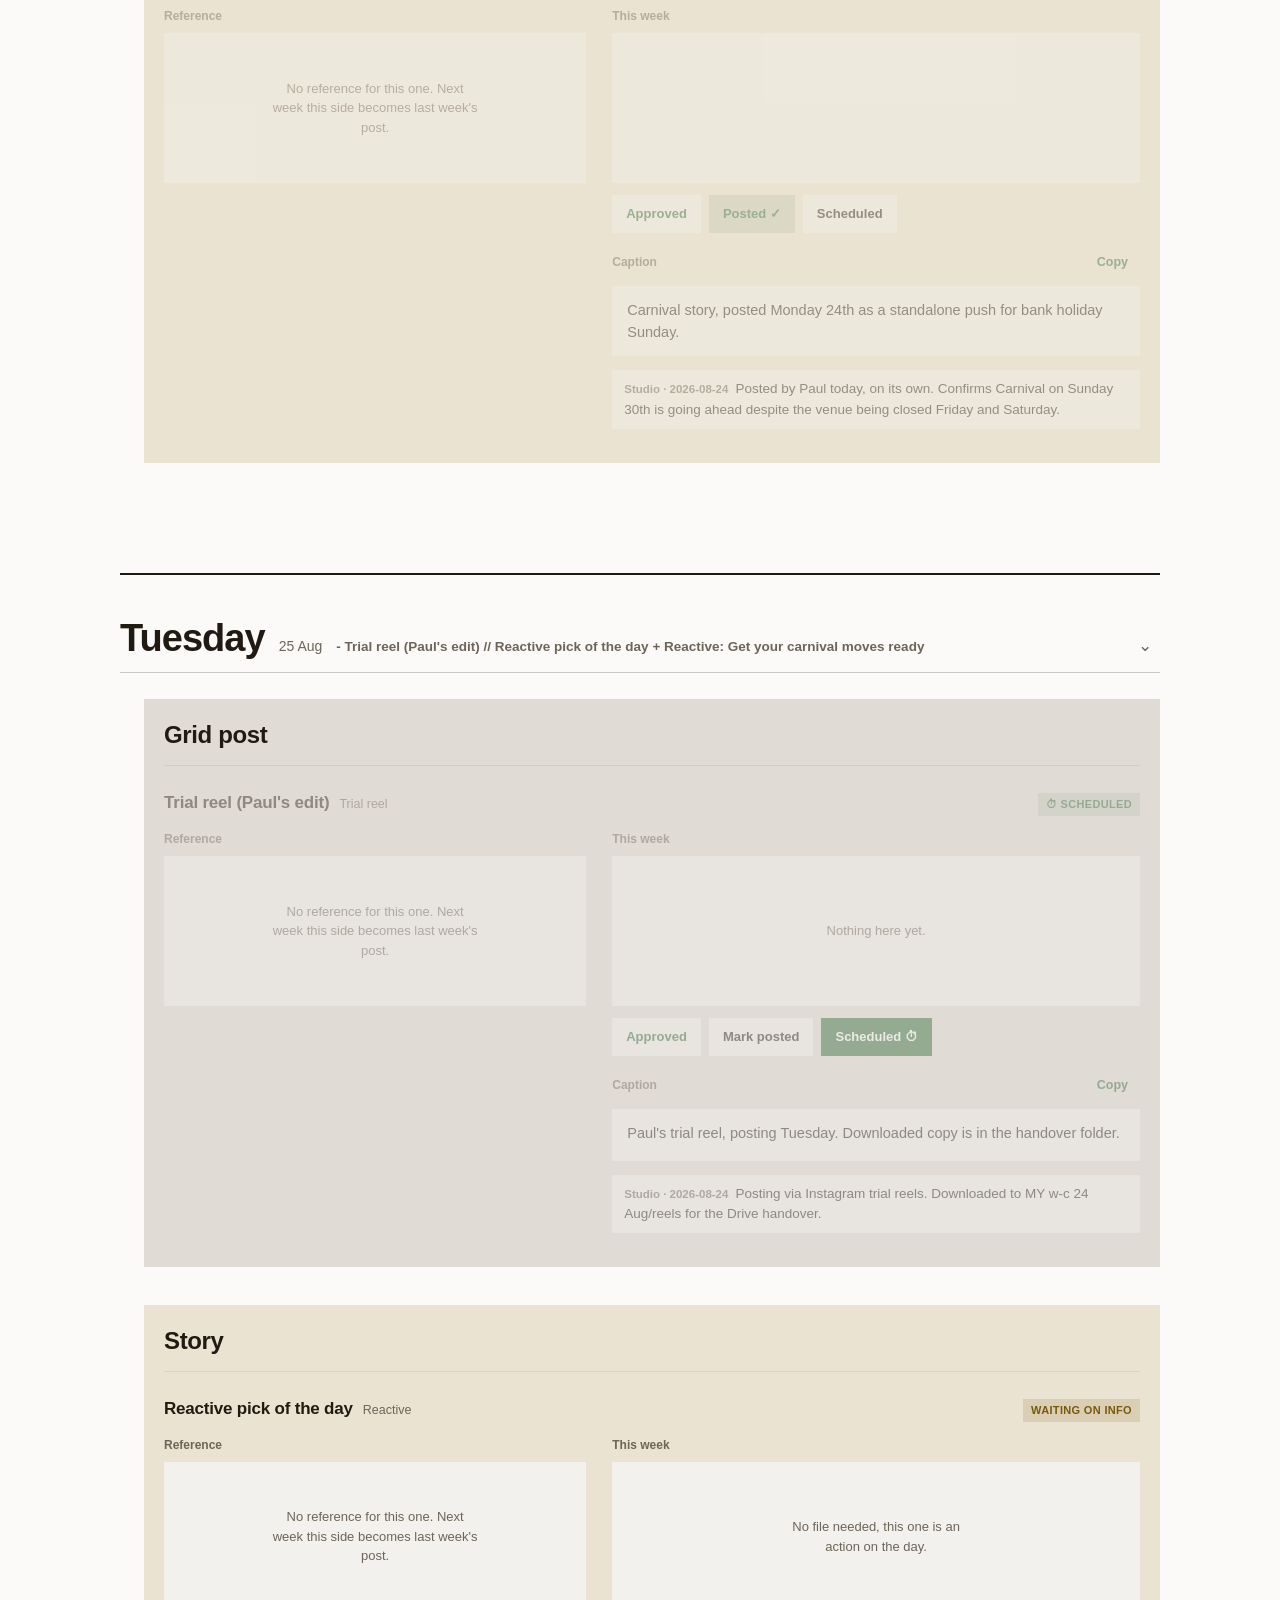
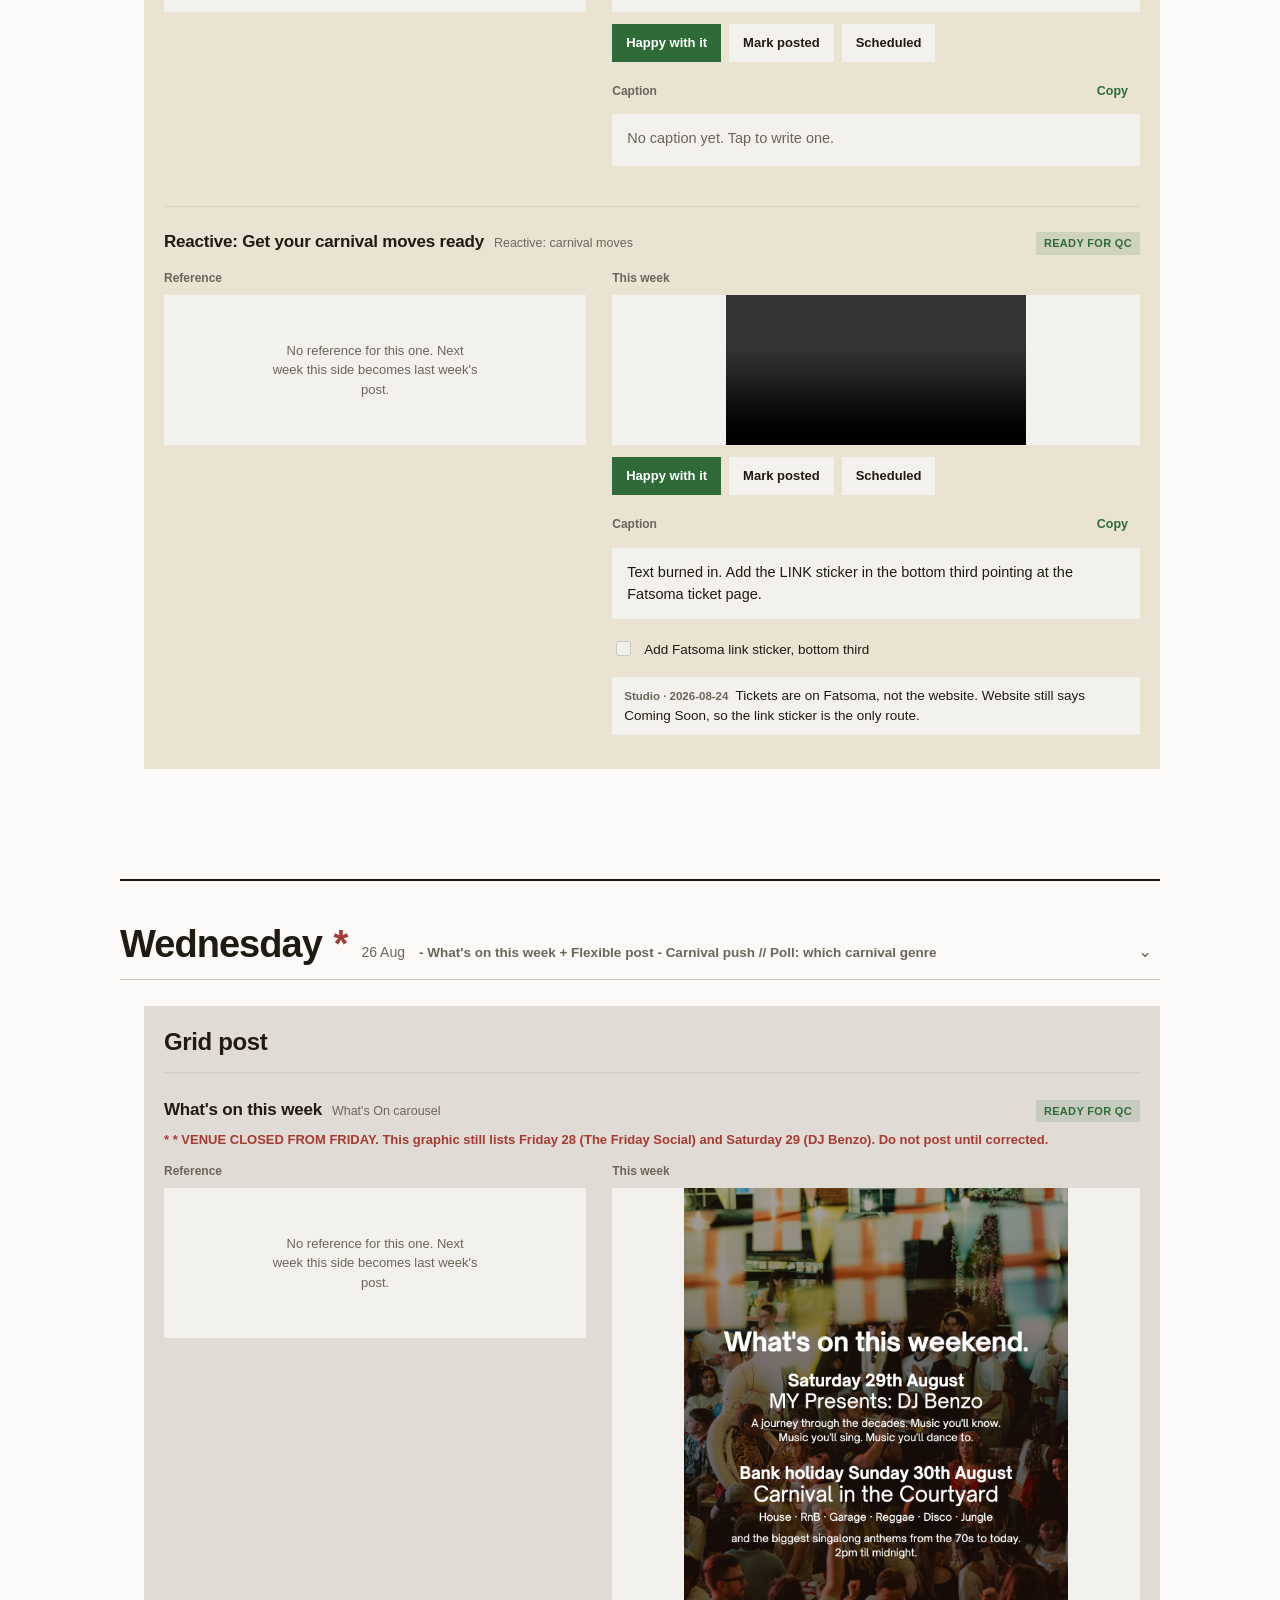
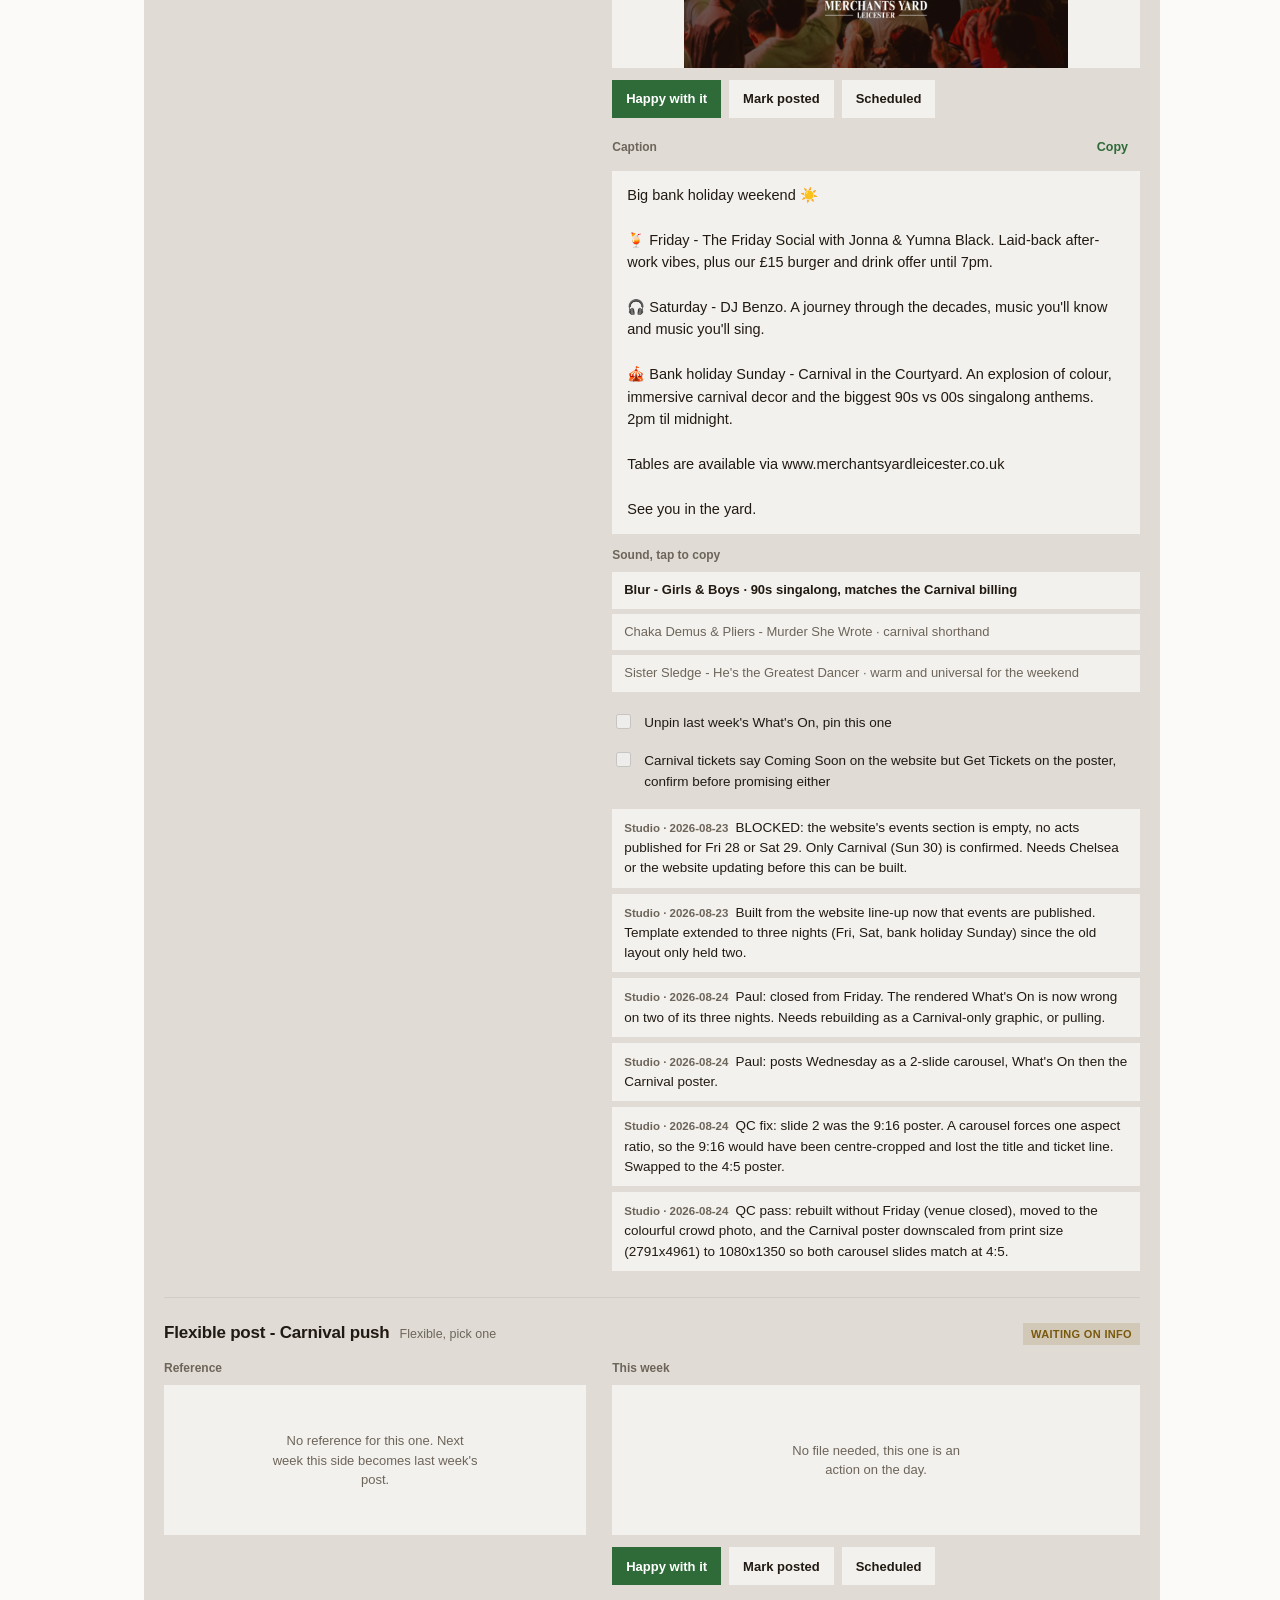
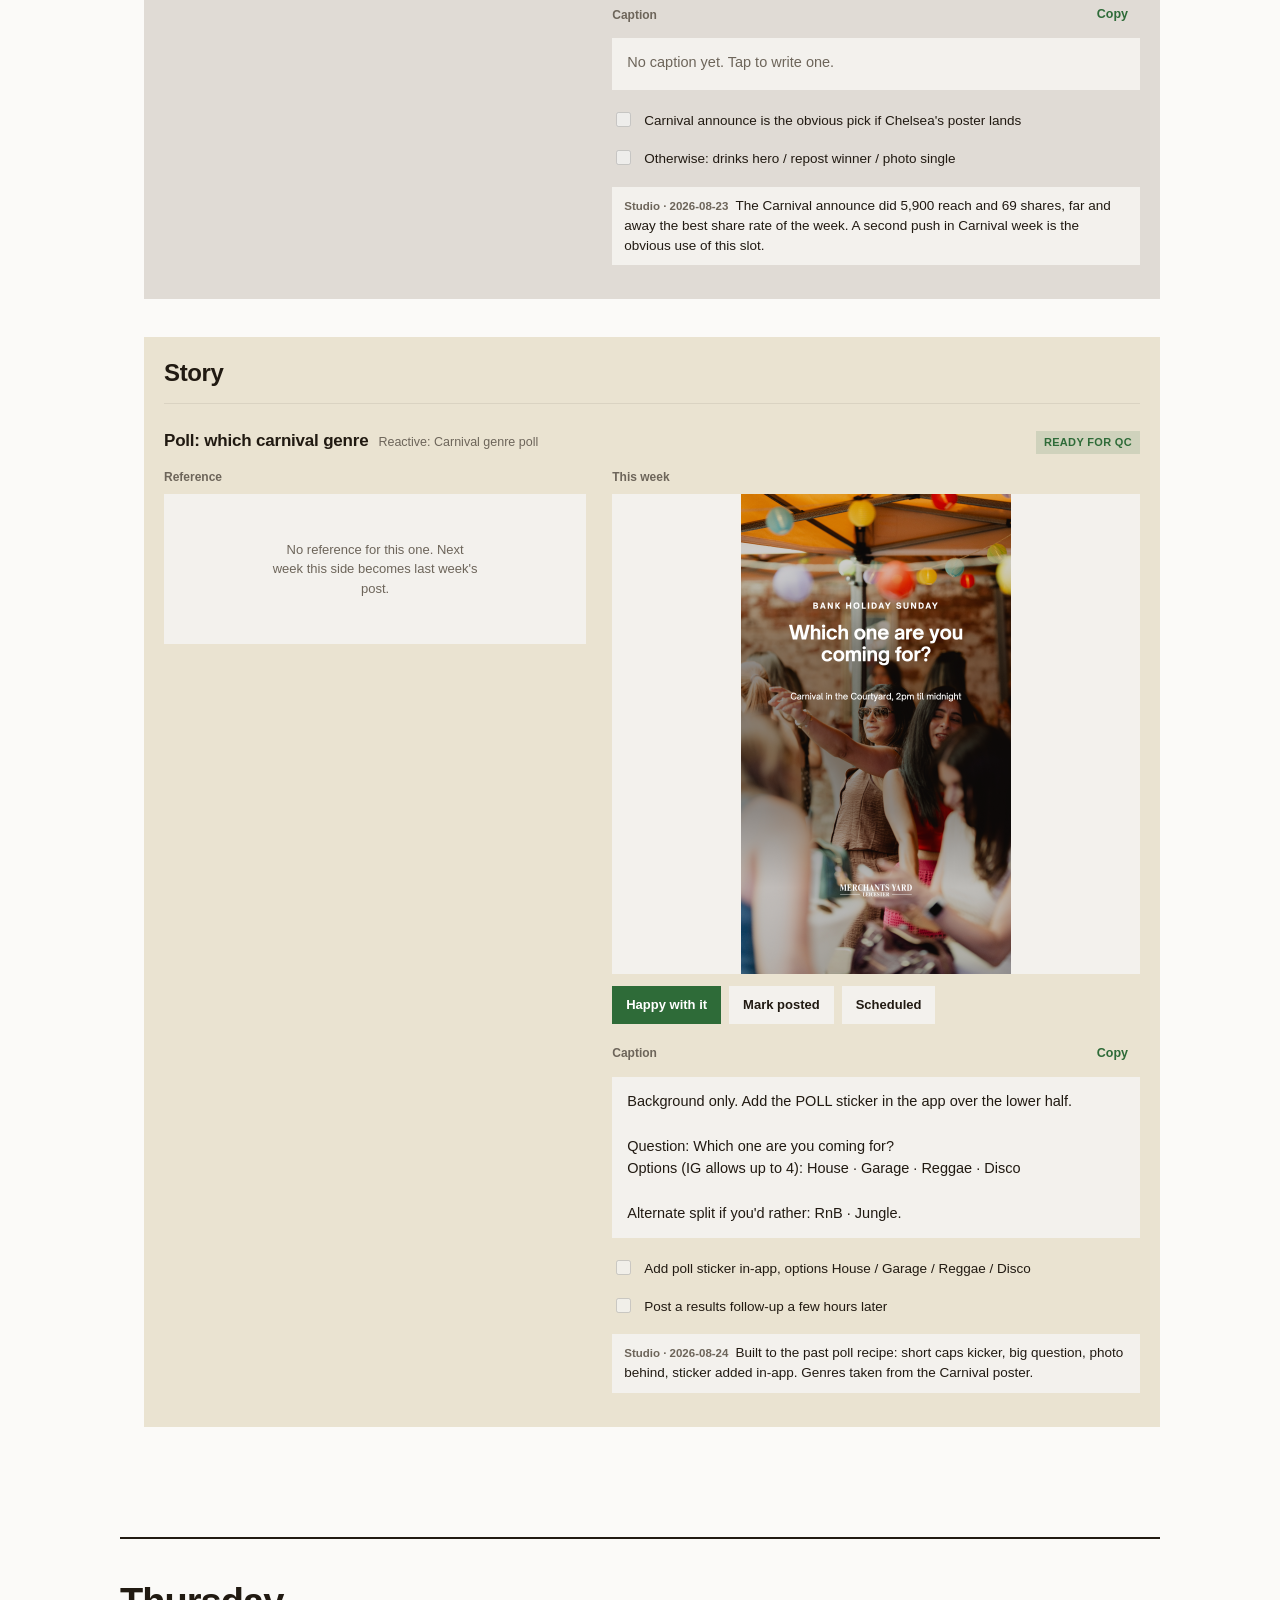
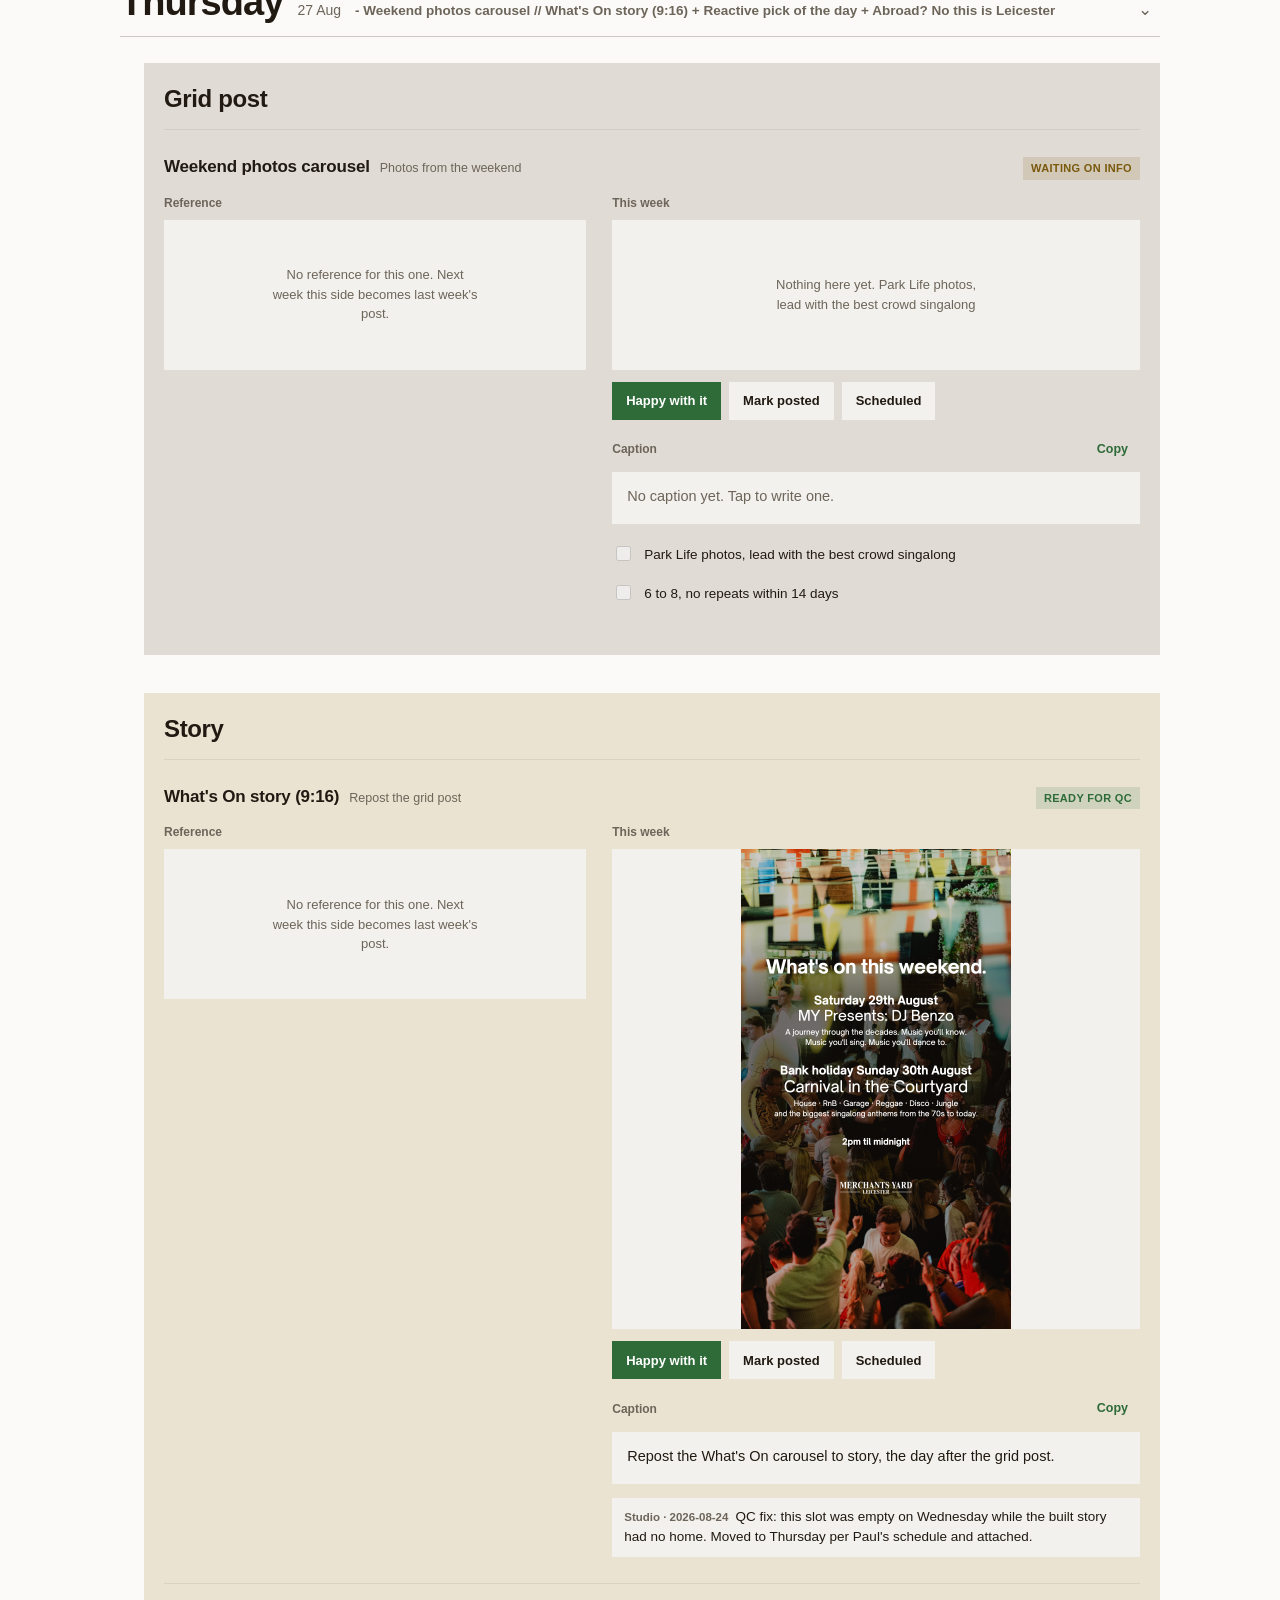
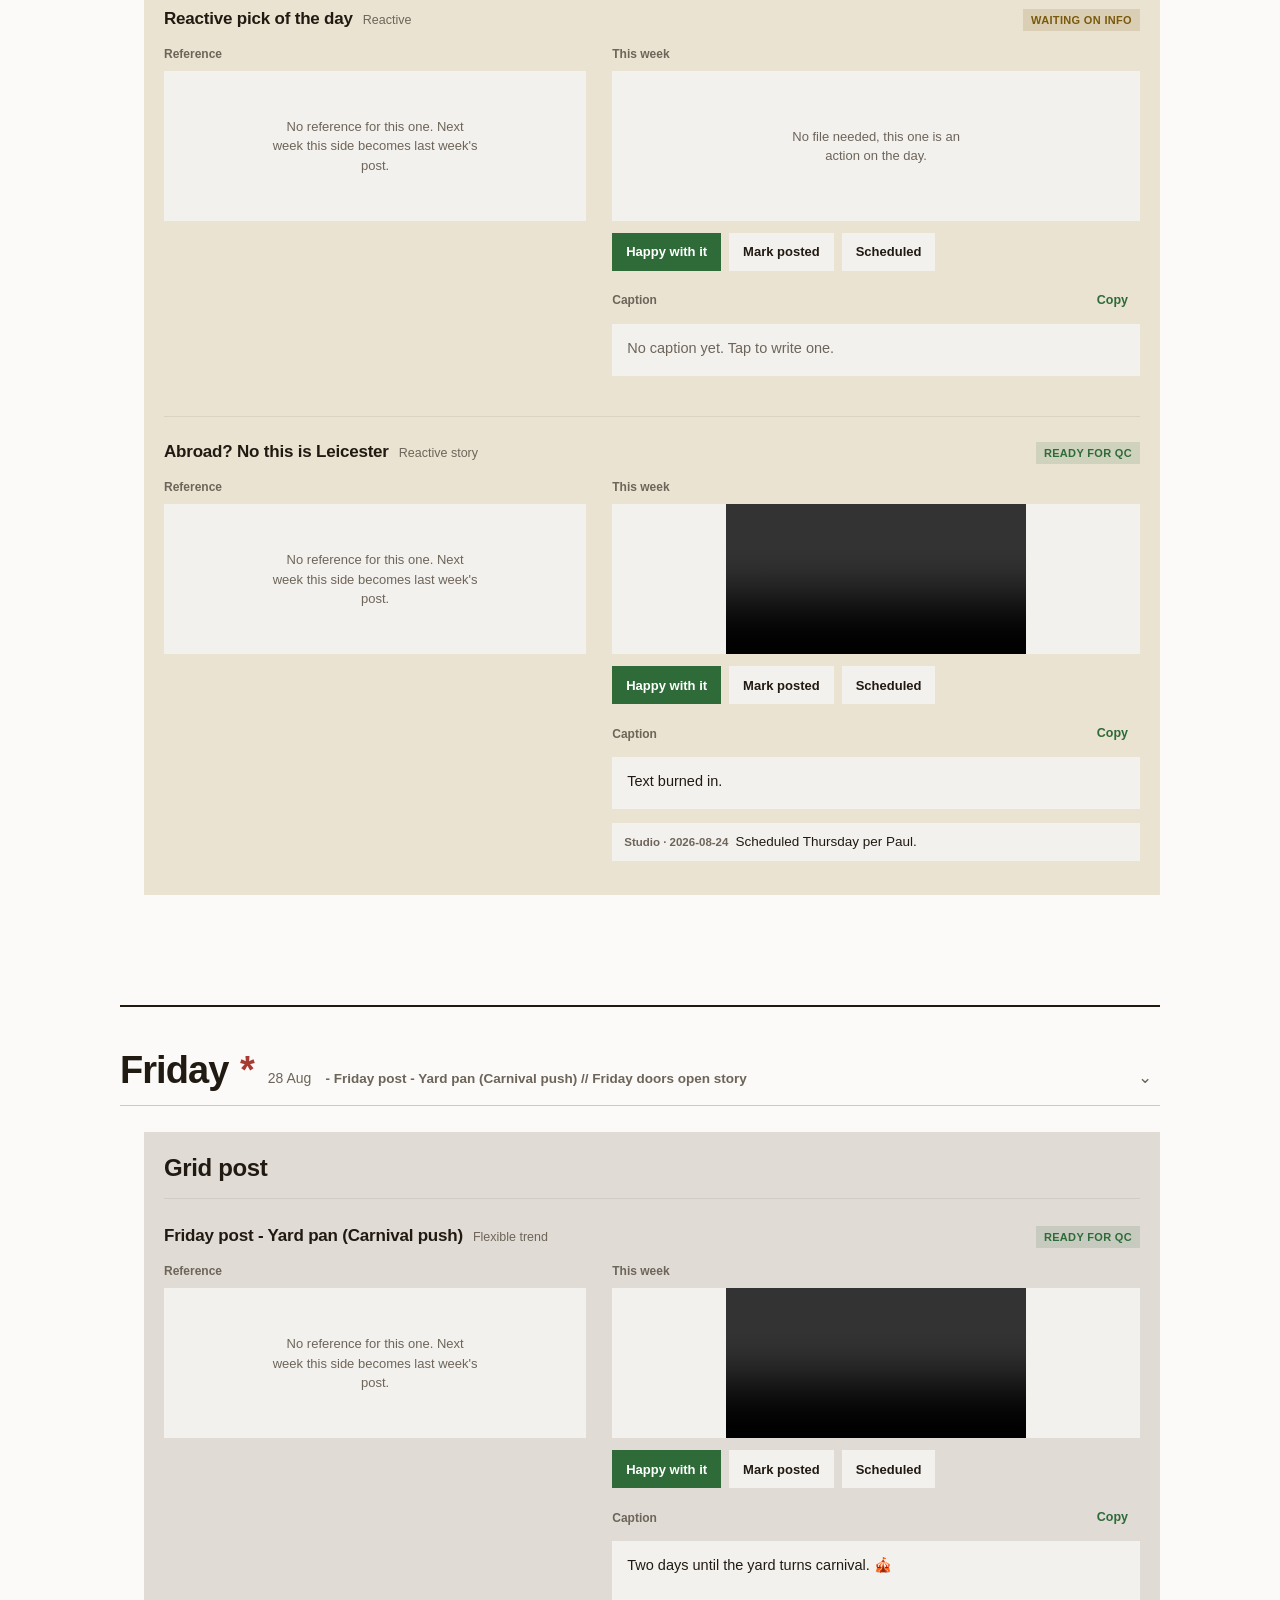
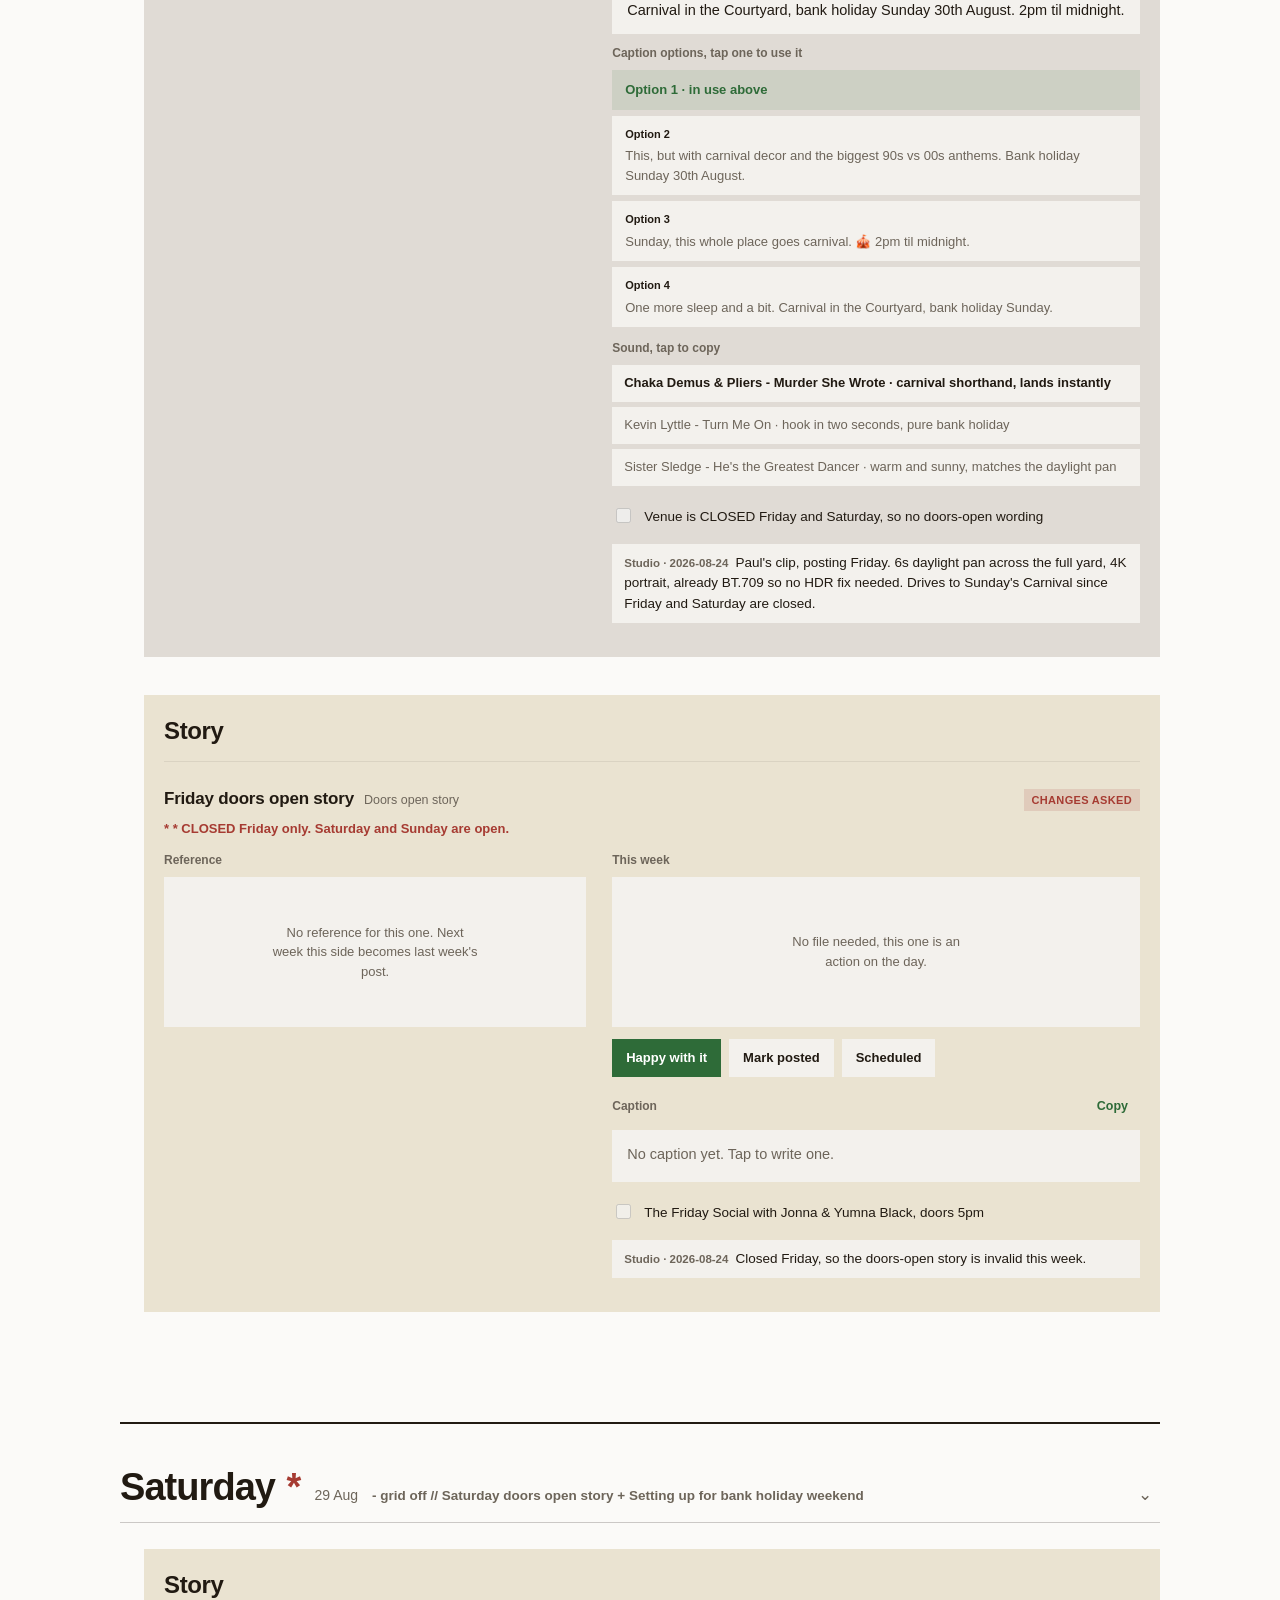
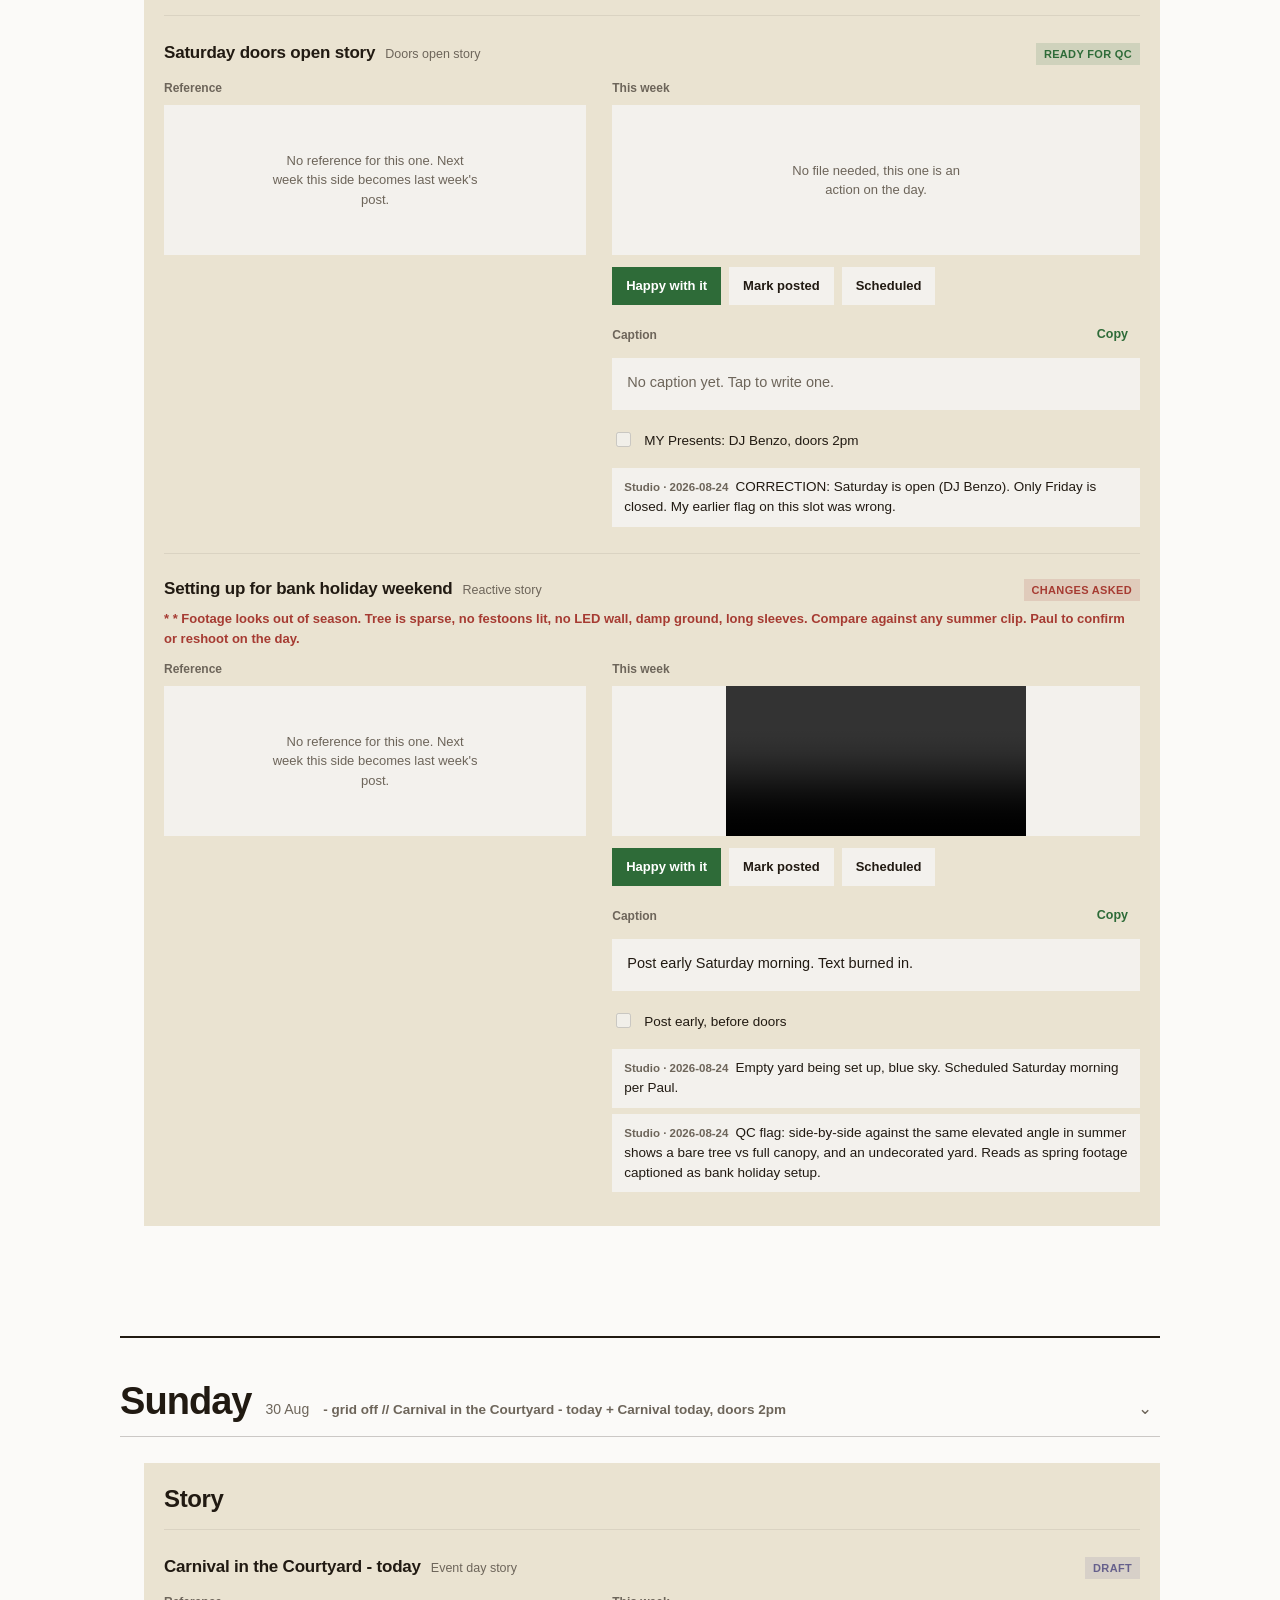
==== commit 5c1178de: "hub snapshot Co-Authored-By: Claude Fable 5 <noreply@anthropic.com>" ====
--- a/index.html
+++ b/index.html
@@ -5,7 +5,7 @@
 <meta name="viewport" content="width=device-width, initial-scale=1, viewport-fit=cover">
 <meta name="robots" content="noindex,nofollow,noarchive">
 <title>TDG Hub</title>
-<link rel="stylesheet" href="app.css?v=28">
+<link rel="stylesheet" href="app.css?v=30">
 <link rel="icon" href="data:image/svg+xml,<svg xmlns='http://www.w3.org/2000/svg' viewBox='0 0 64 64'><rect x='4' y='4' width='56' height='56' rx='14' fill='%23211a12'/><circle cx='32' cy='32' r='9' fill='%232e6b38'/></svg>">
 </head>
 <body>
@@ -100,6 +100,6 @@
 </button>
 
 <div class="toast" id="toast" role="status"></div>
-<script src="app.js?v=28"></script>
+<script src="app.js?v=30"></script>
 </body>
 </html>
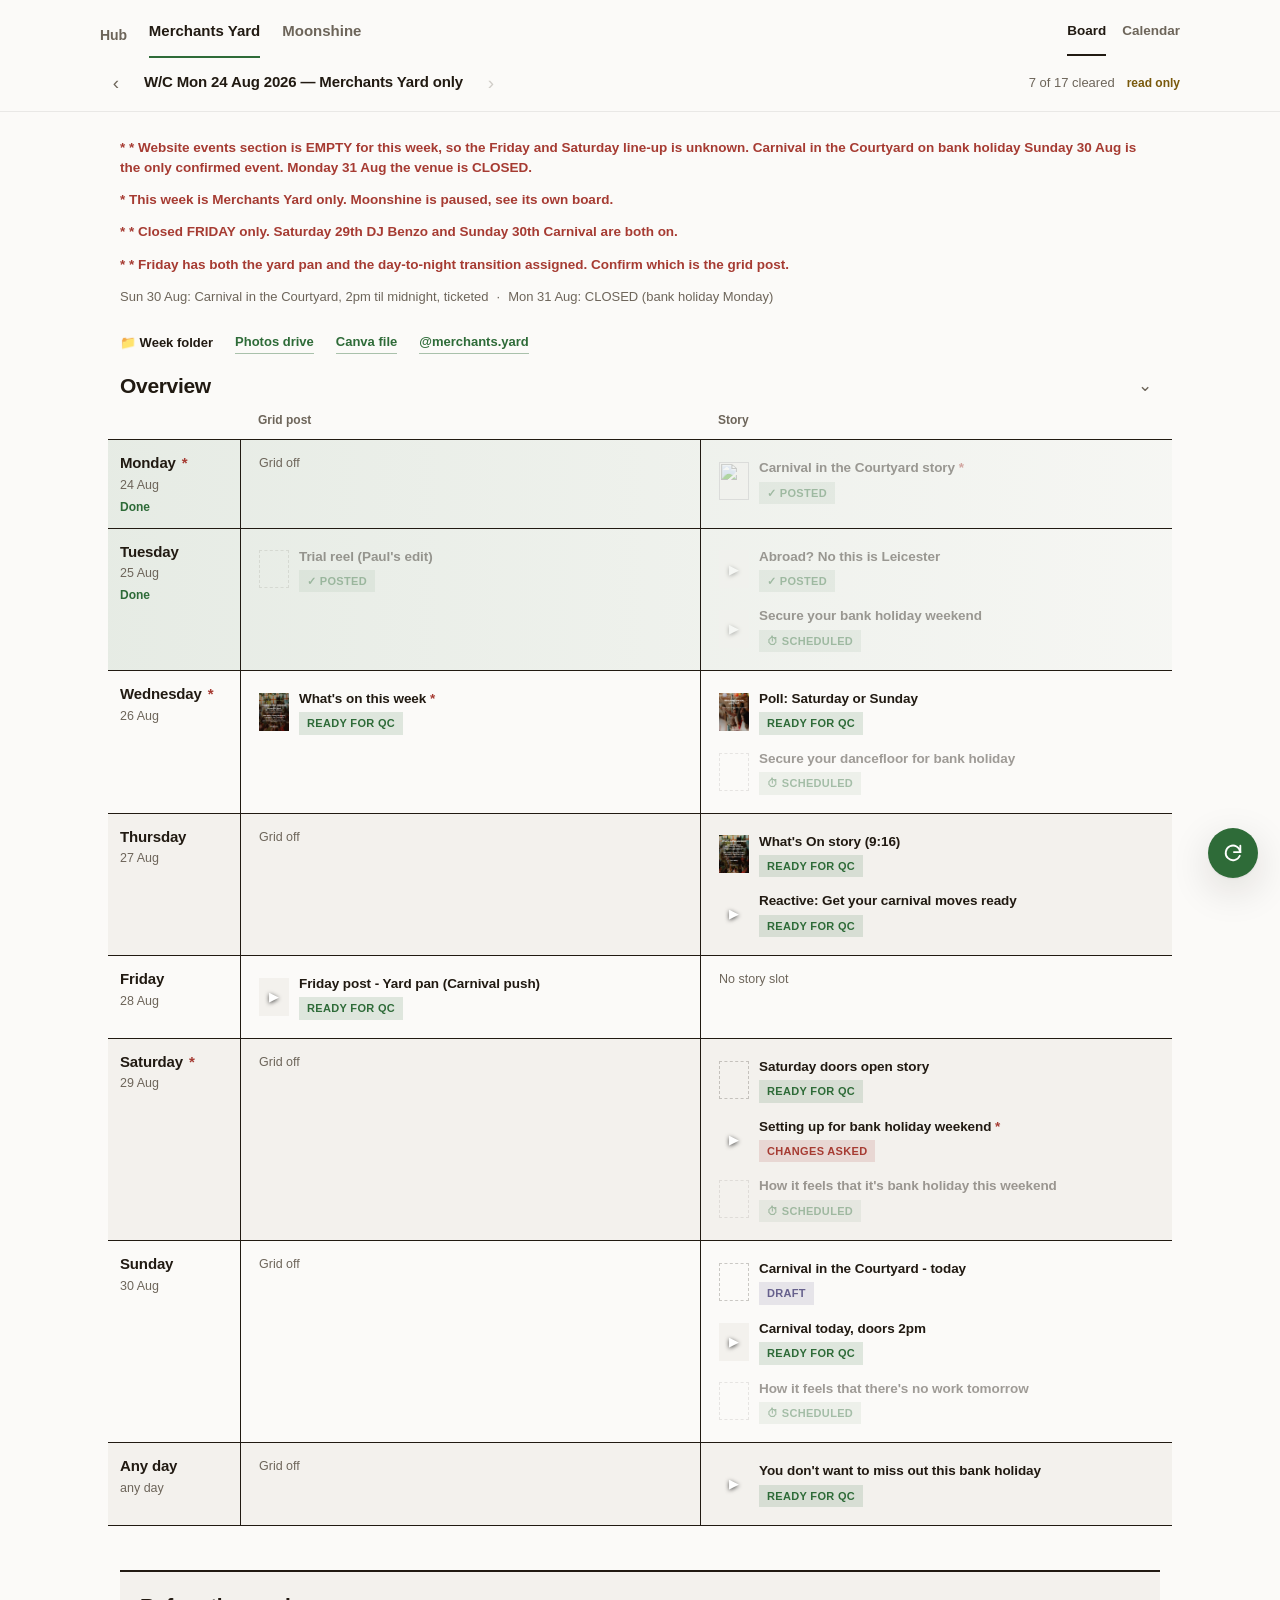
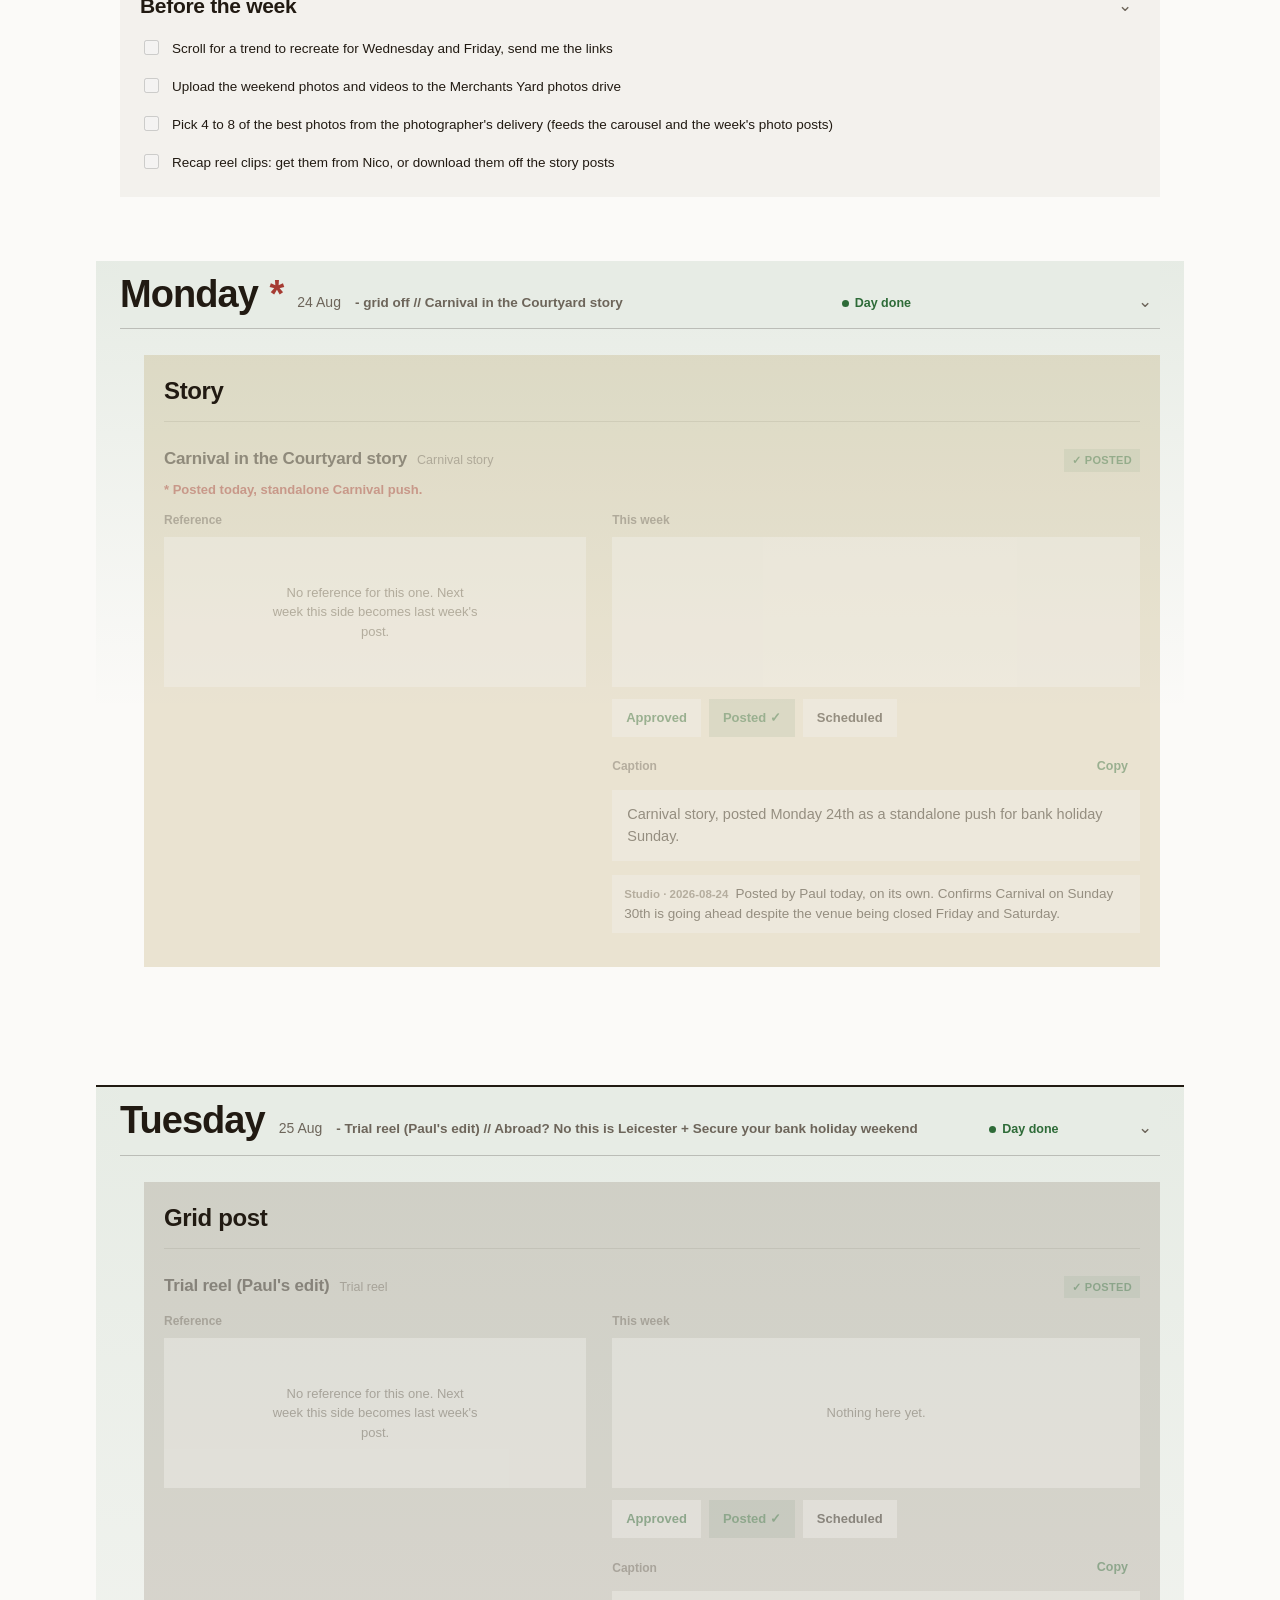
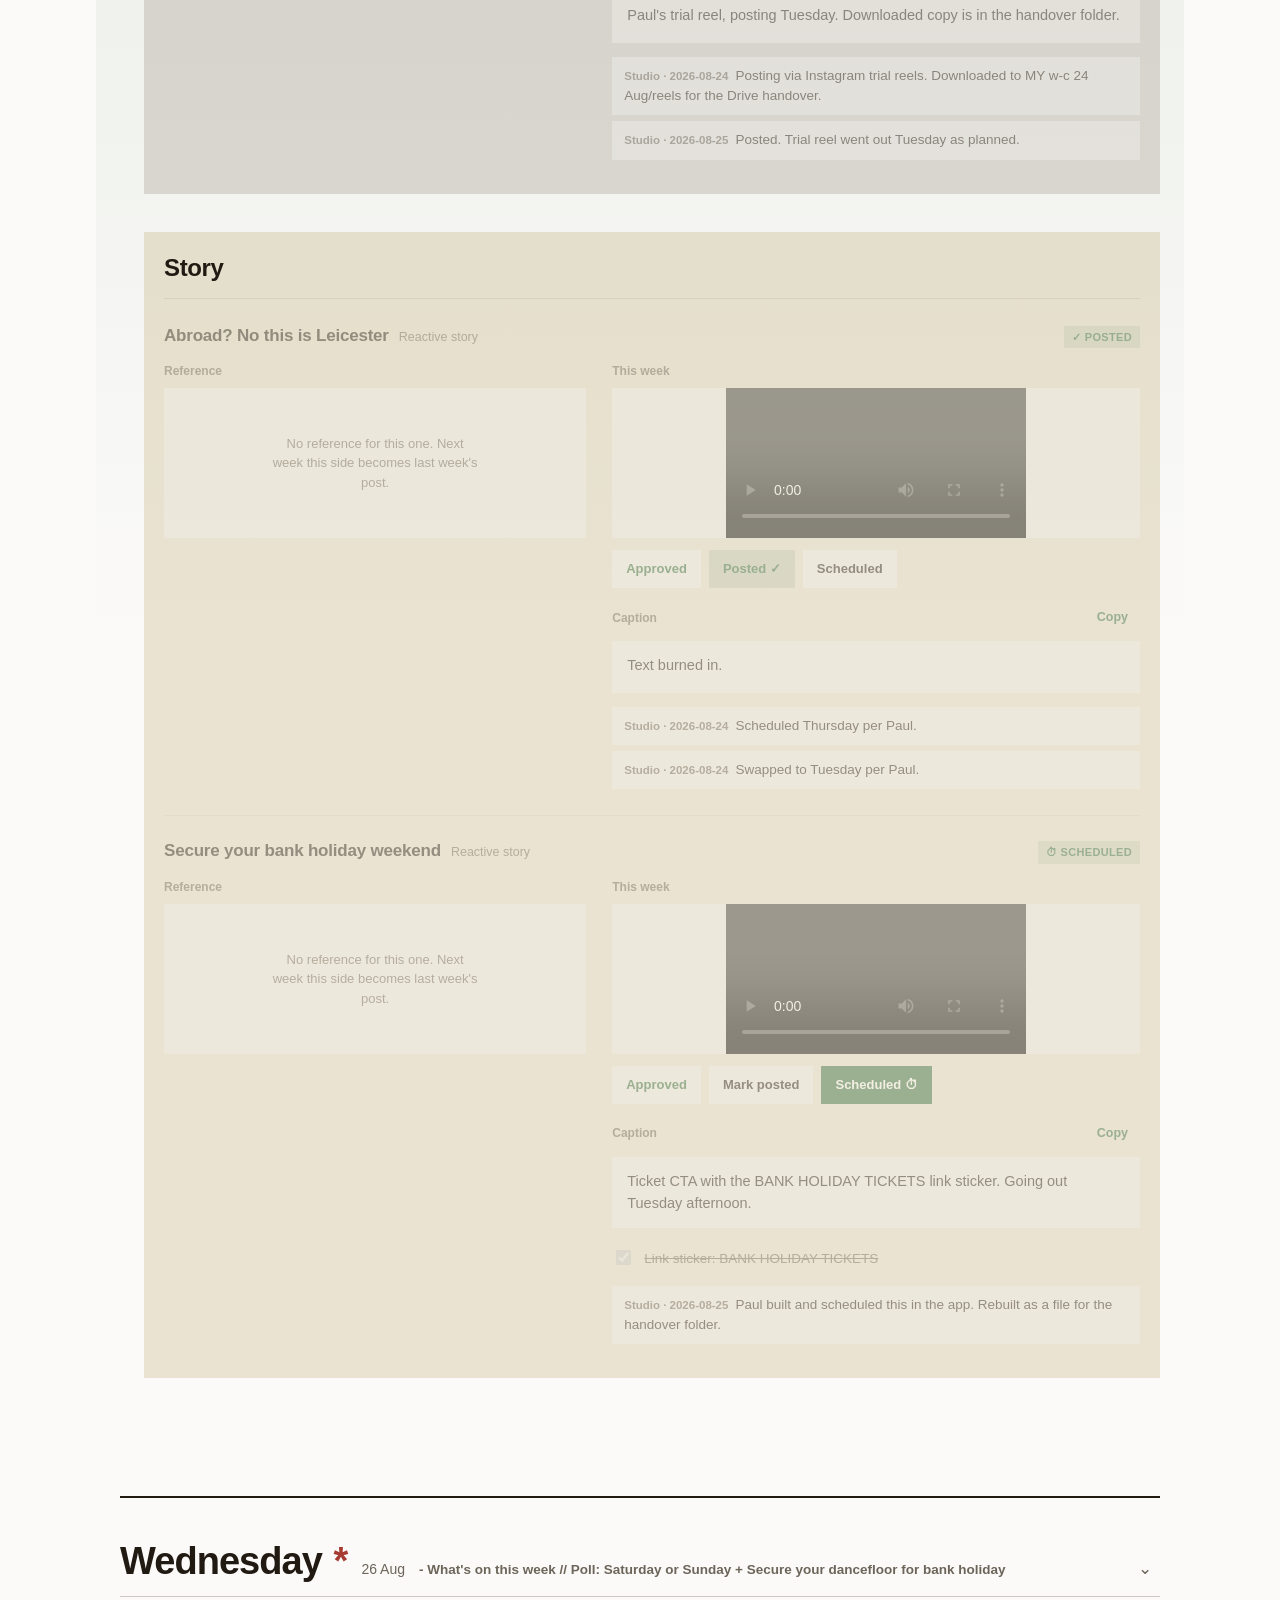
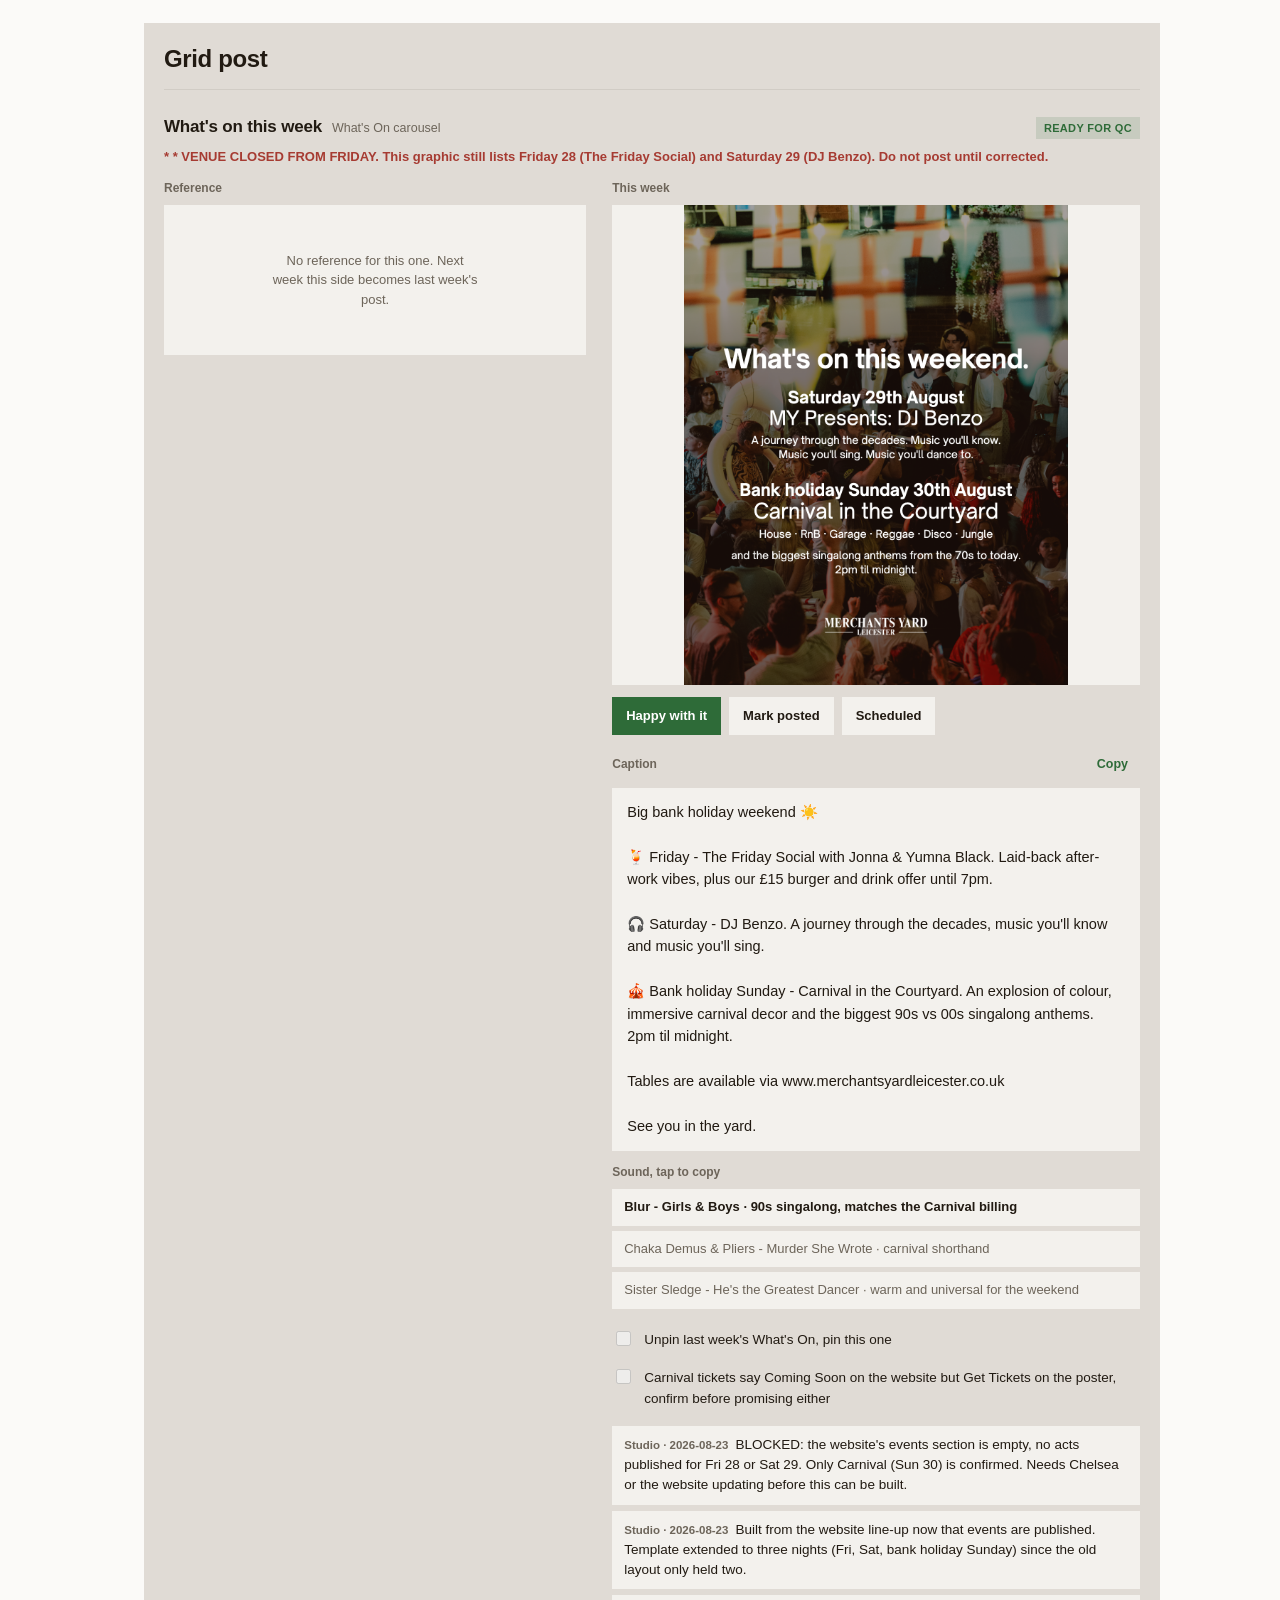
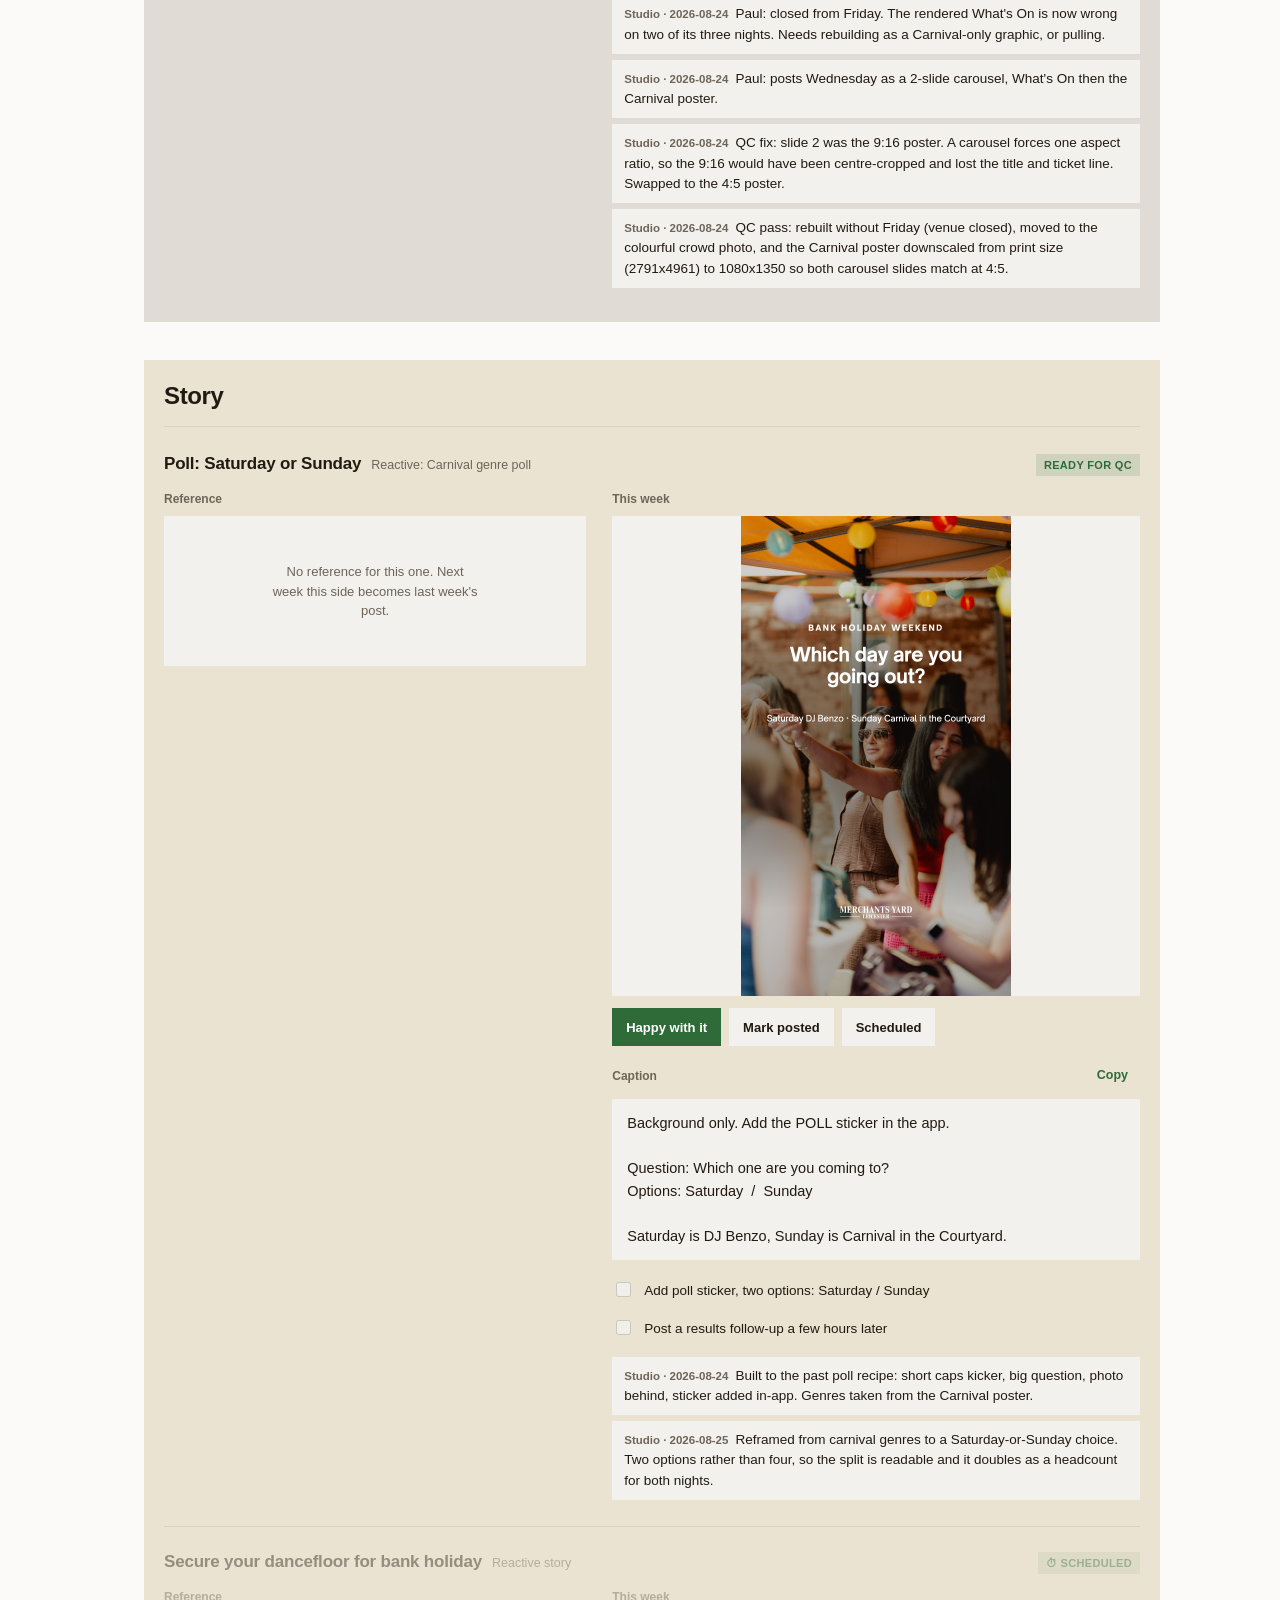
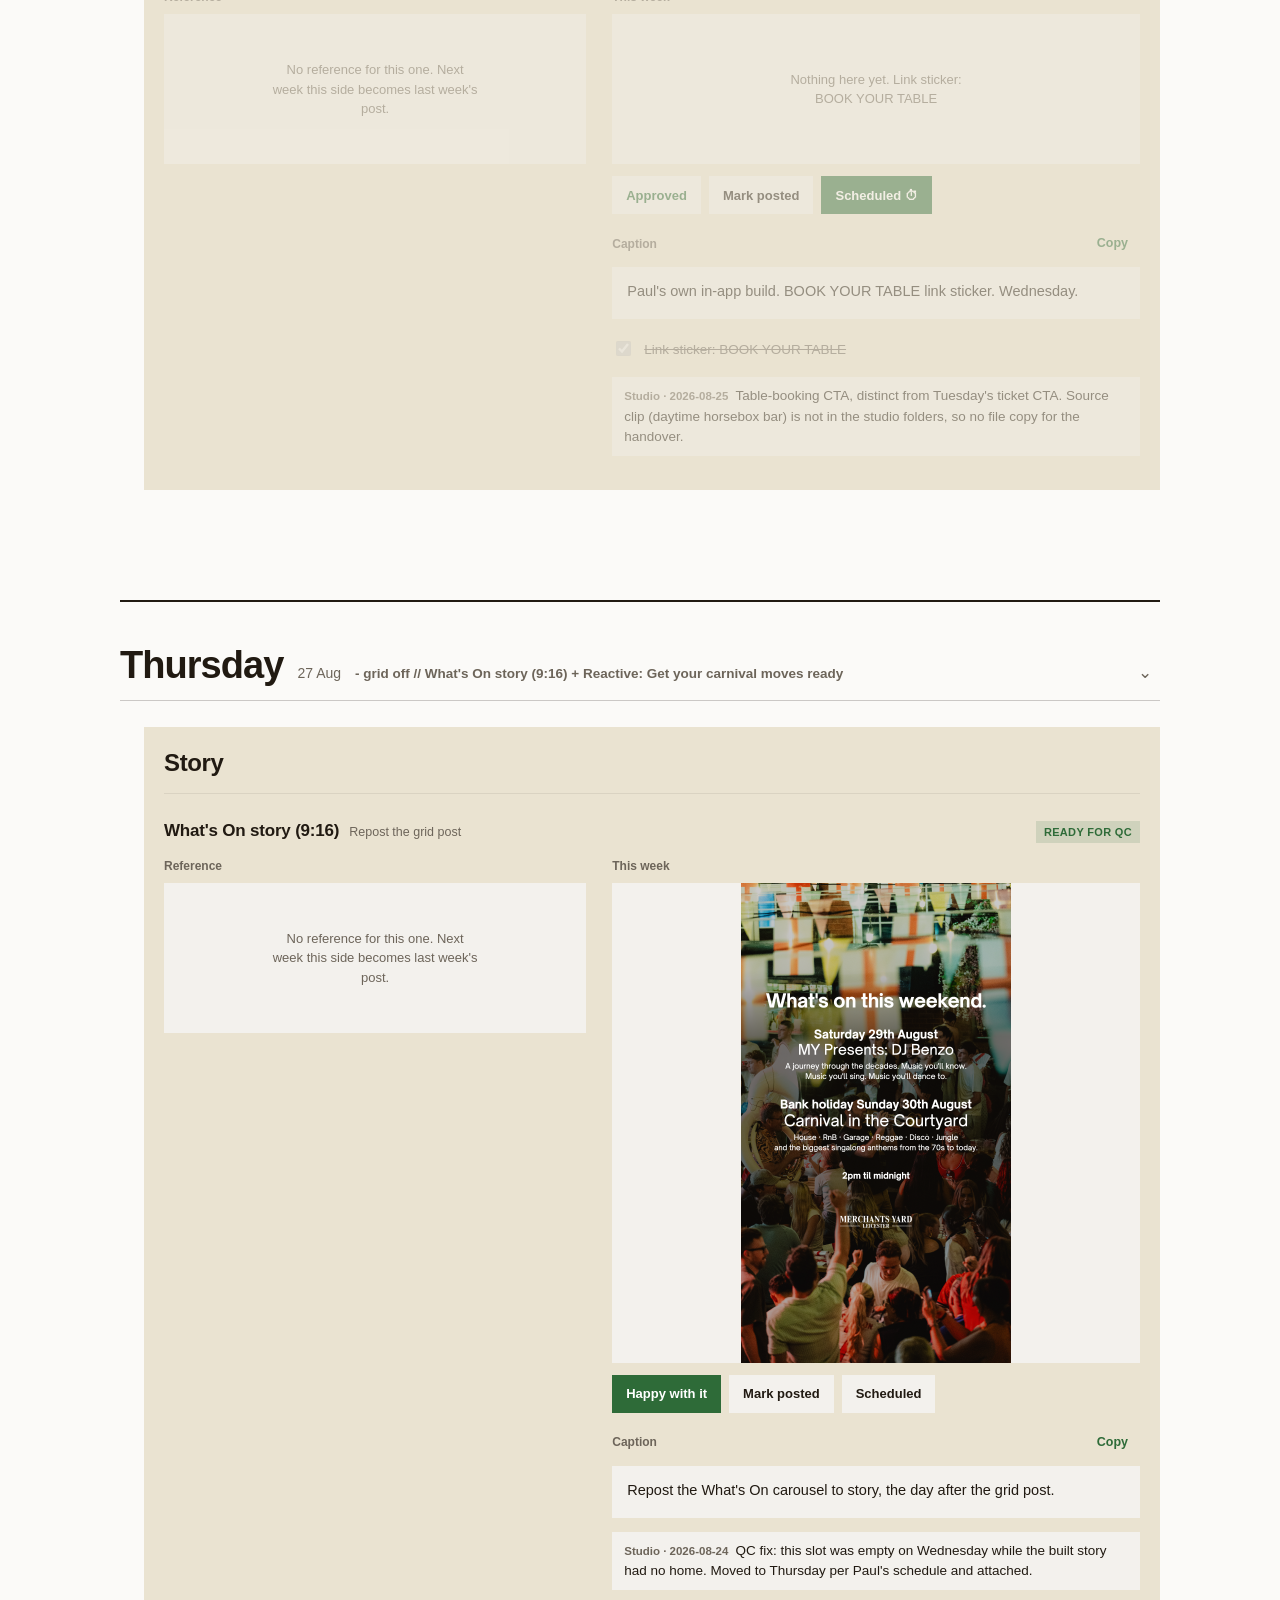
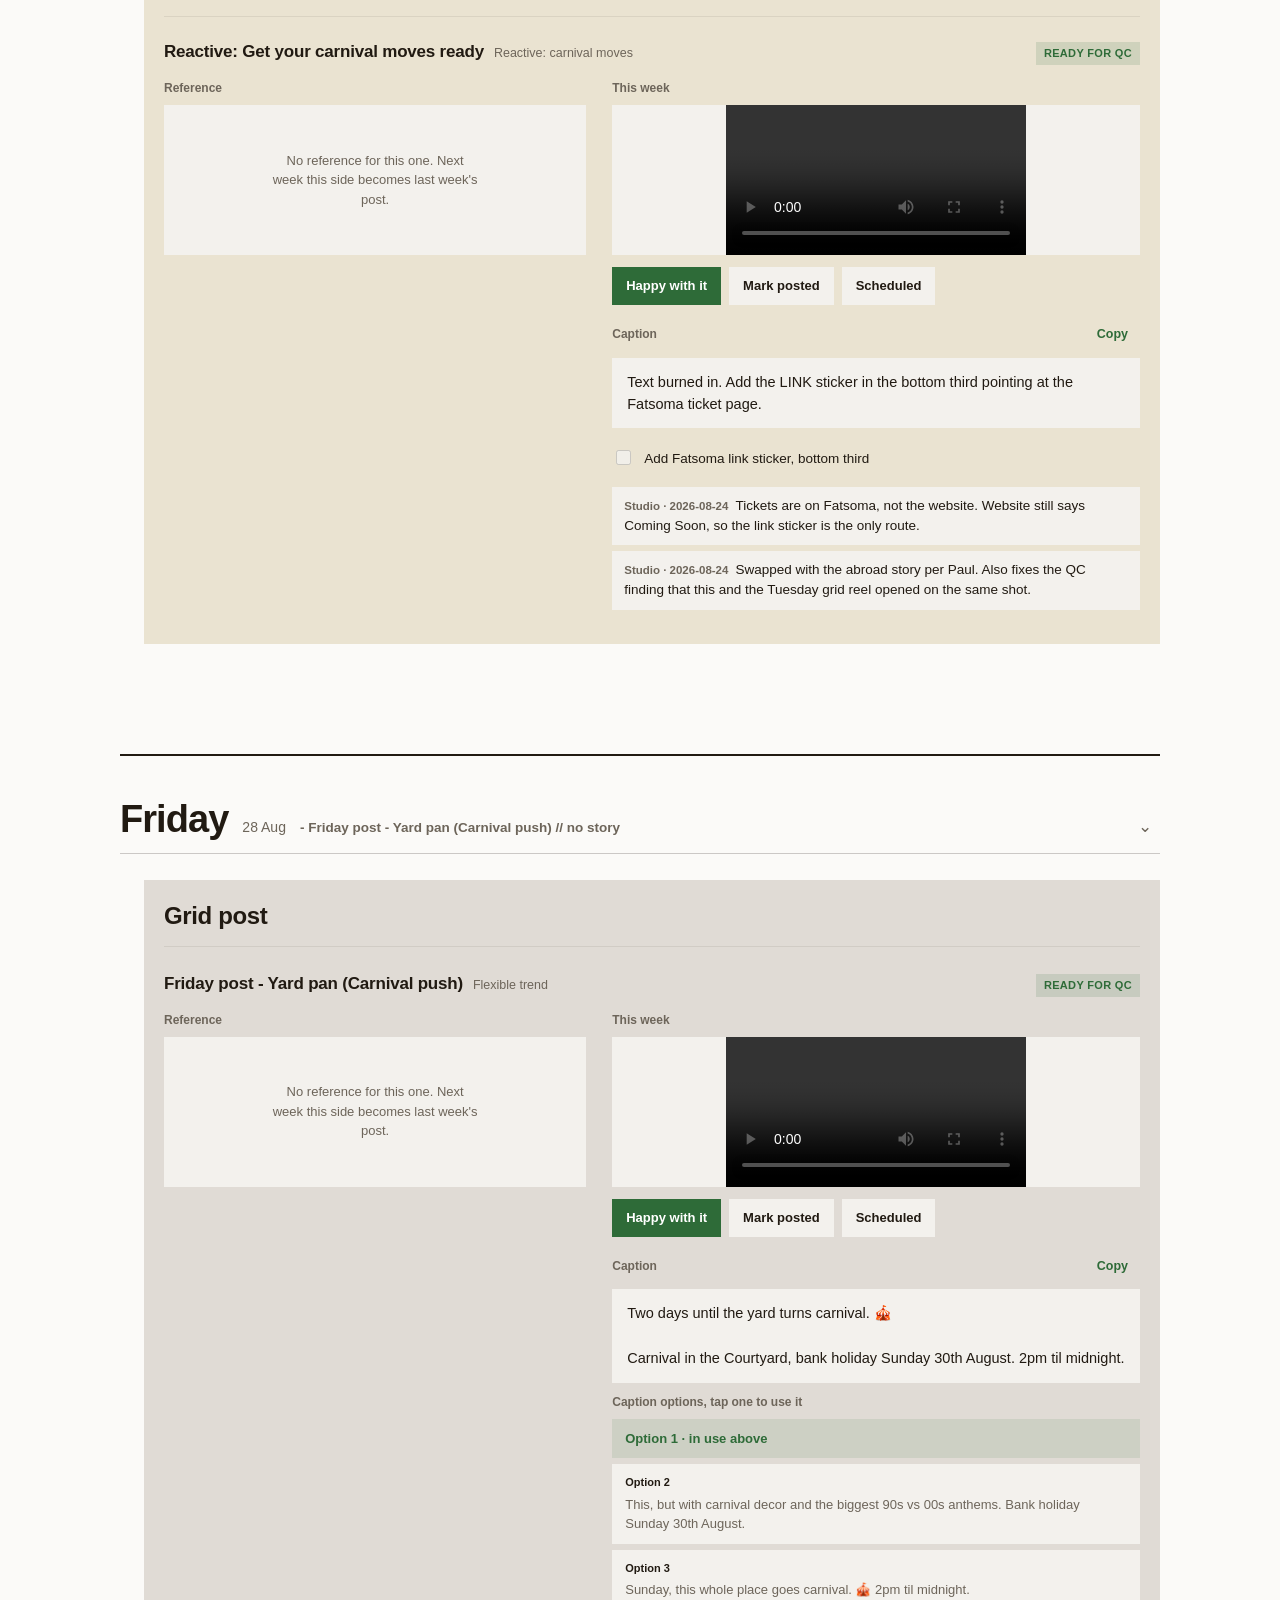
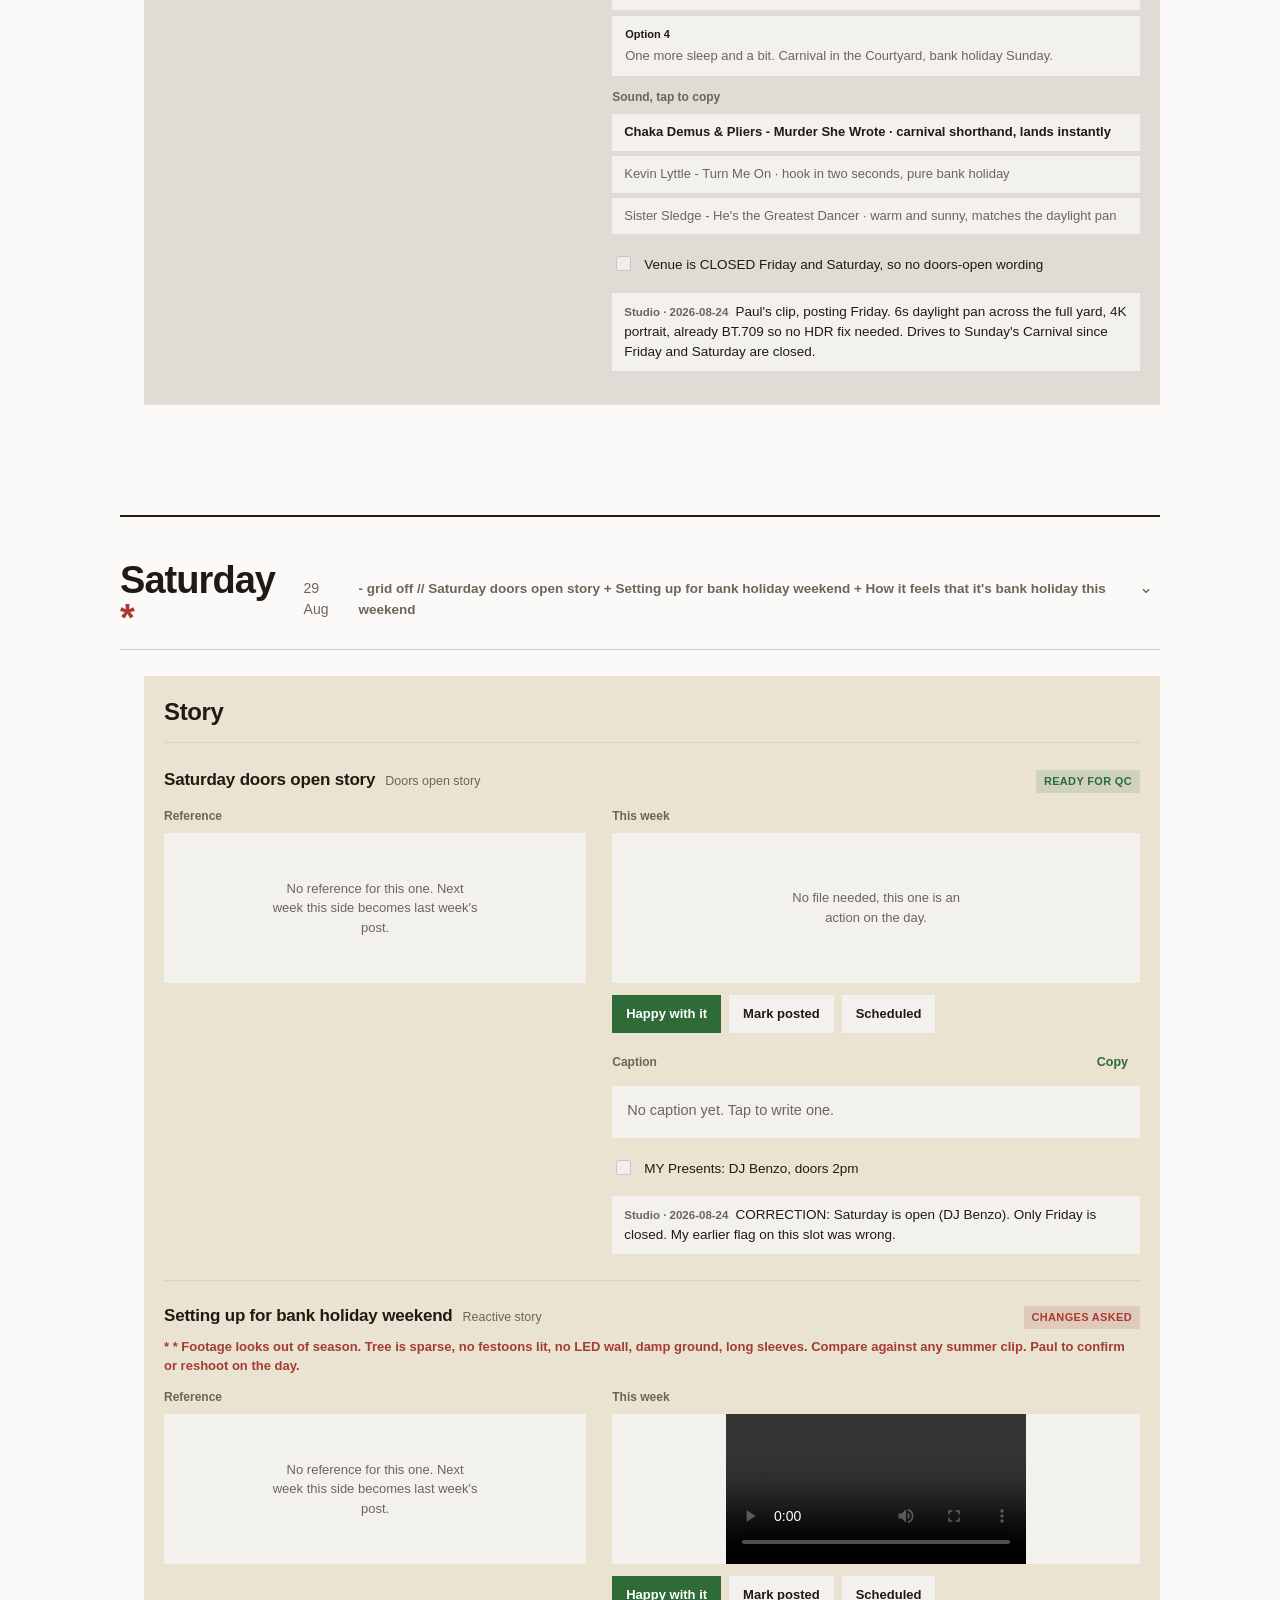
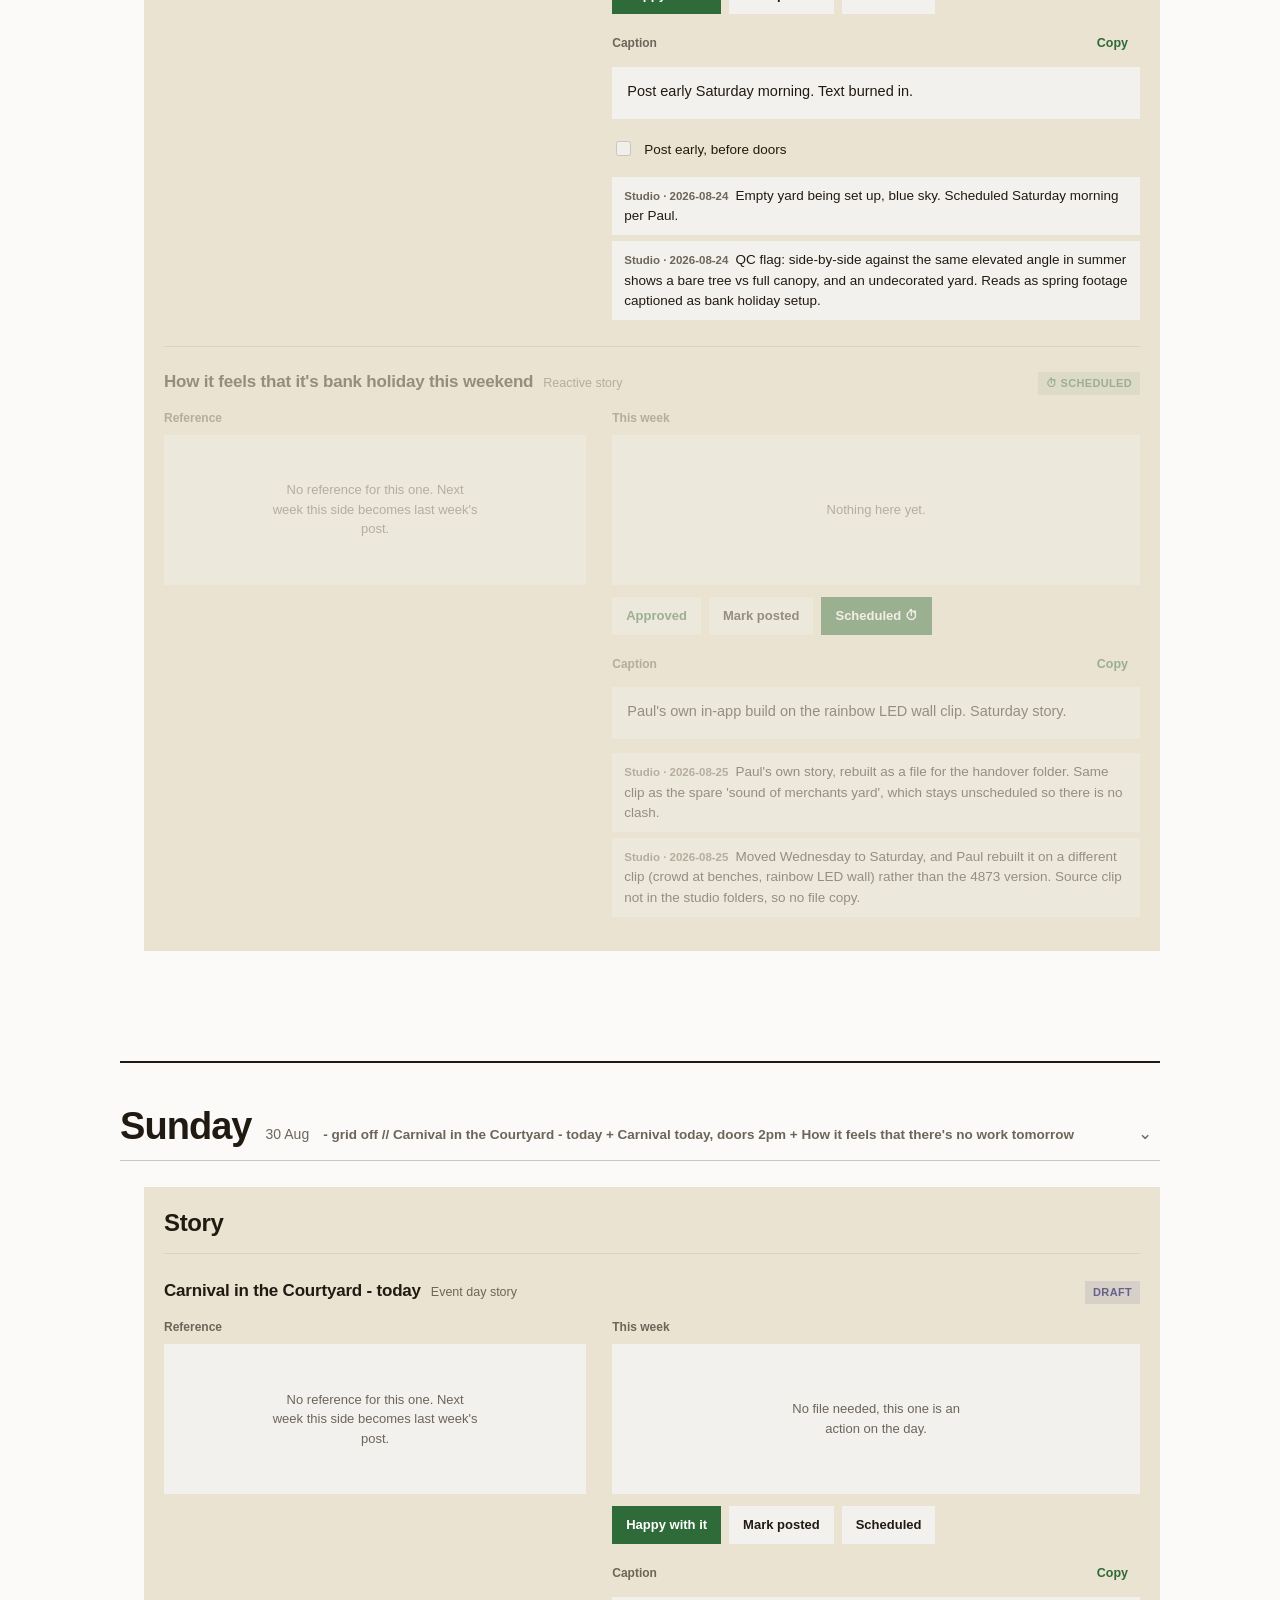
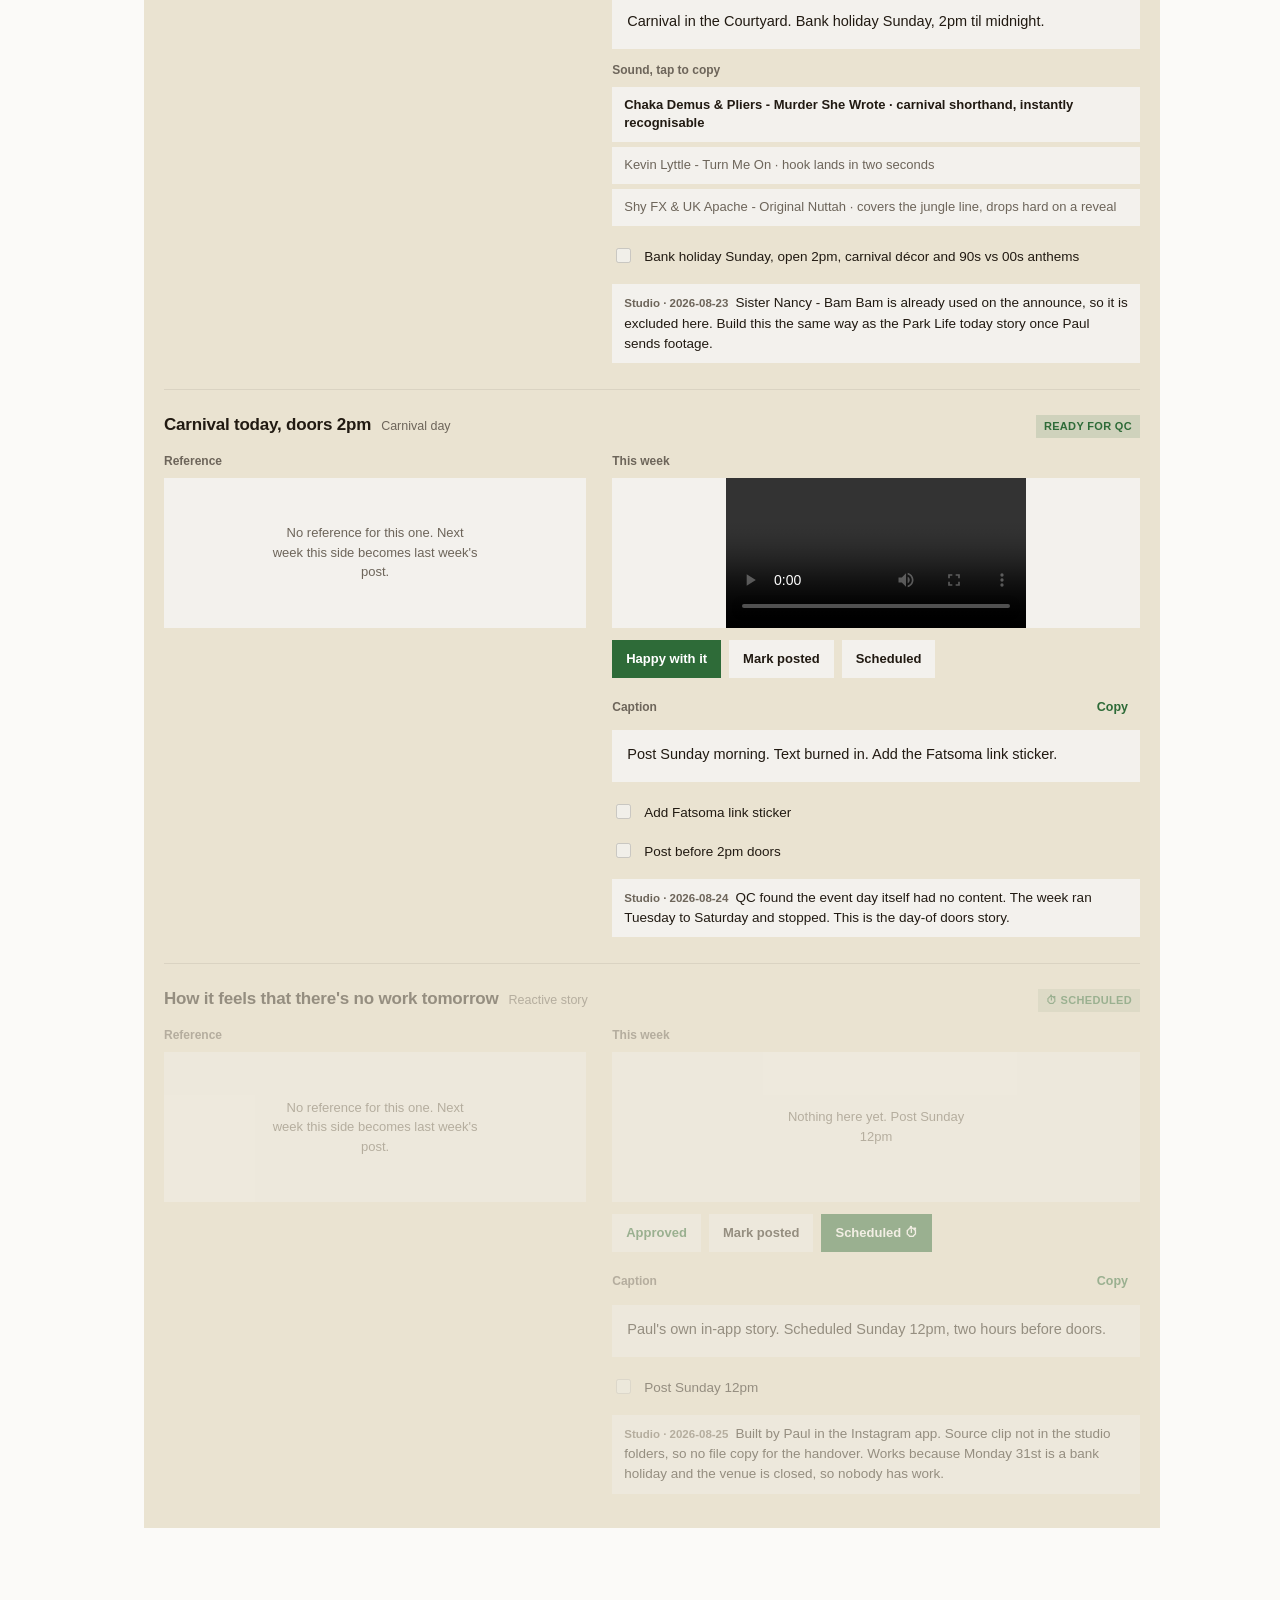
==== commit 883d29b6: "hub snapshot Co-Authored-By: Claude Fable 5 <noreply@anthropic.com>" ====
--- a/index.html
+++ b/index.html
@@ -5,7 +5,7 @@
 <meta name="viewport" content="width=device-width, initial-scale=1, viewport-fit=cover">
 <meta name="robots" content="noindex,nofollow,noarchive">
 <title>TDG Hub</title>
-<link rel="stylesheet" href="app.css?v=30">
+<link rel="stylesheet" href="app.css?v=31">
 <link rel="icon" href="data:image/svg+xml,<svg xmlns='http://www.w3.org/2000/svg' viewBox='0 0 64 64'><rect x='4' y='4' width='56' height='56' rx='14' fill='%23211a12'/><circle cx='32' cy='32' r='9' fill='%232e6b38'/></svg>">
 </head>
 <body>
@@ -100,6 +100,6 @@
 </button>
 
 <div class="toast" id="toast" role="status"></div>
-<script src="app.js?v=30"></script>
+<script src="app.js?v=31"></script>
 </body>
 </html>
--- a/app.css
+++ b/app.css
@@ -366,7 +366,15 @@
 .xchecklist { margin: 14px 0 0; padding: 0; list-style: none; display: flex; flex-direction: column; gap: 8px; }
 .xchecklist li { font-size: 13.5px; color: var(--ink-strong); display: flex; gap: 10px; align-items: baseline; }
 .tick-label { display: flex; gap: 10px; align-items: baseline; cursor: pointer; padding: 3px 0; }
-.mini-thumb.is-video {
+.mini-poster {
+  position: absolute; inset: 0; width: 100%; height: 100%;
+  object-fit: cover; display: block;
+}
+.mini-play {
+  position: relative; z-index: 1; font-size: 13px;
+  color: #fff; text-shadow: 0 1px 4px rgba(0,0,0,.7);
+}
+.mini-thumb.is-video { position: relative; overflow: hidden;
   display: grid; place-items: center; font-size: 12px; color: var(--ink-mid);
   background: var(--surface-2);
 }
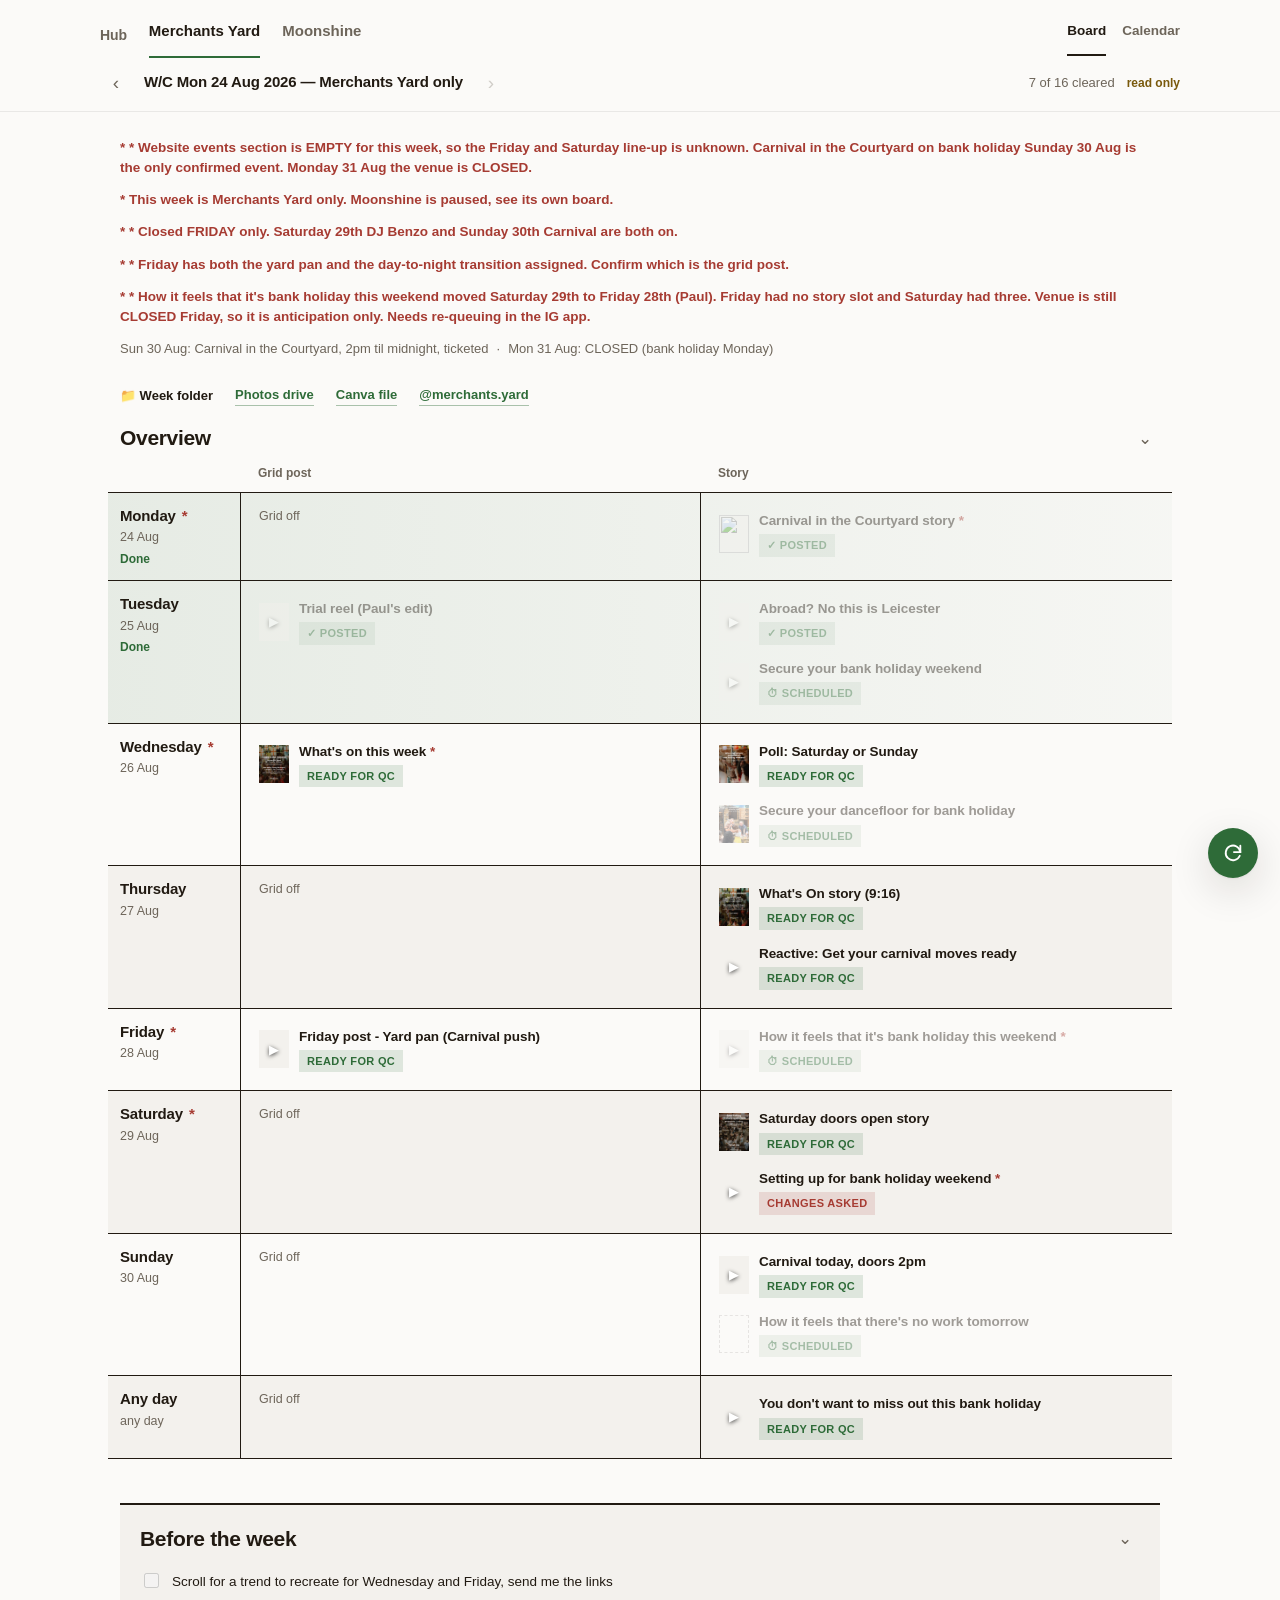
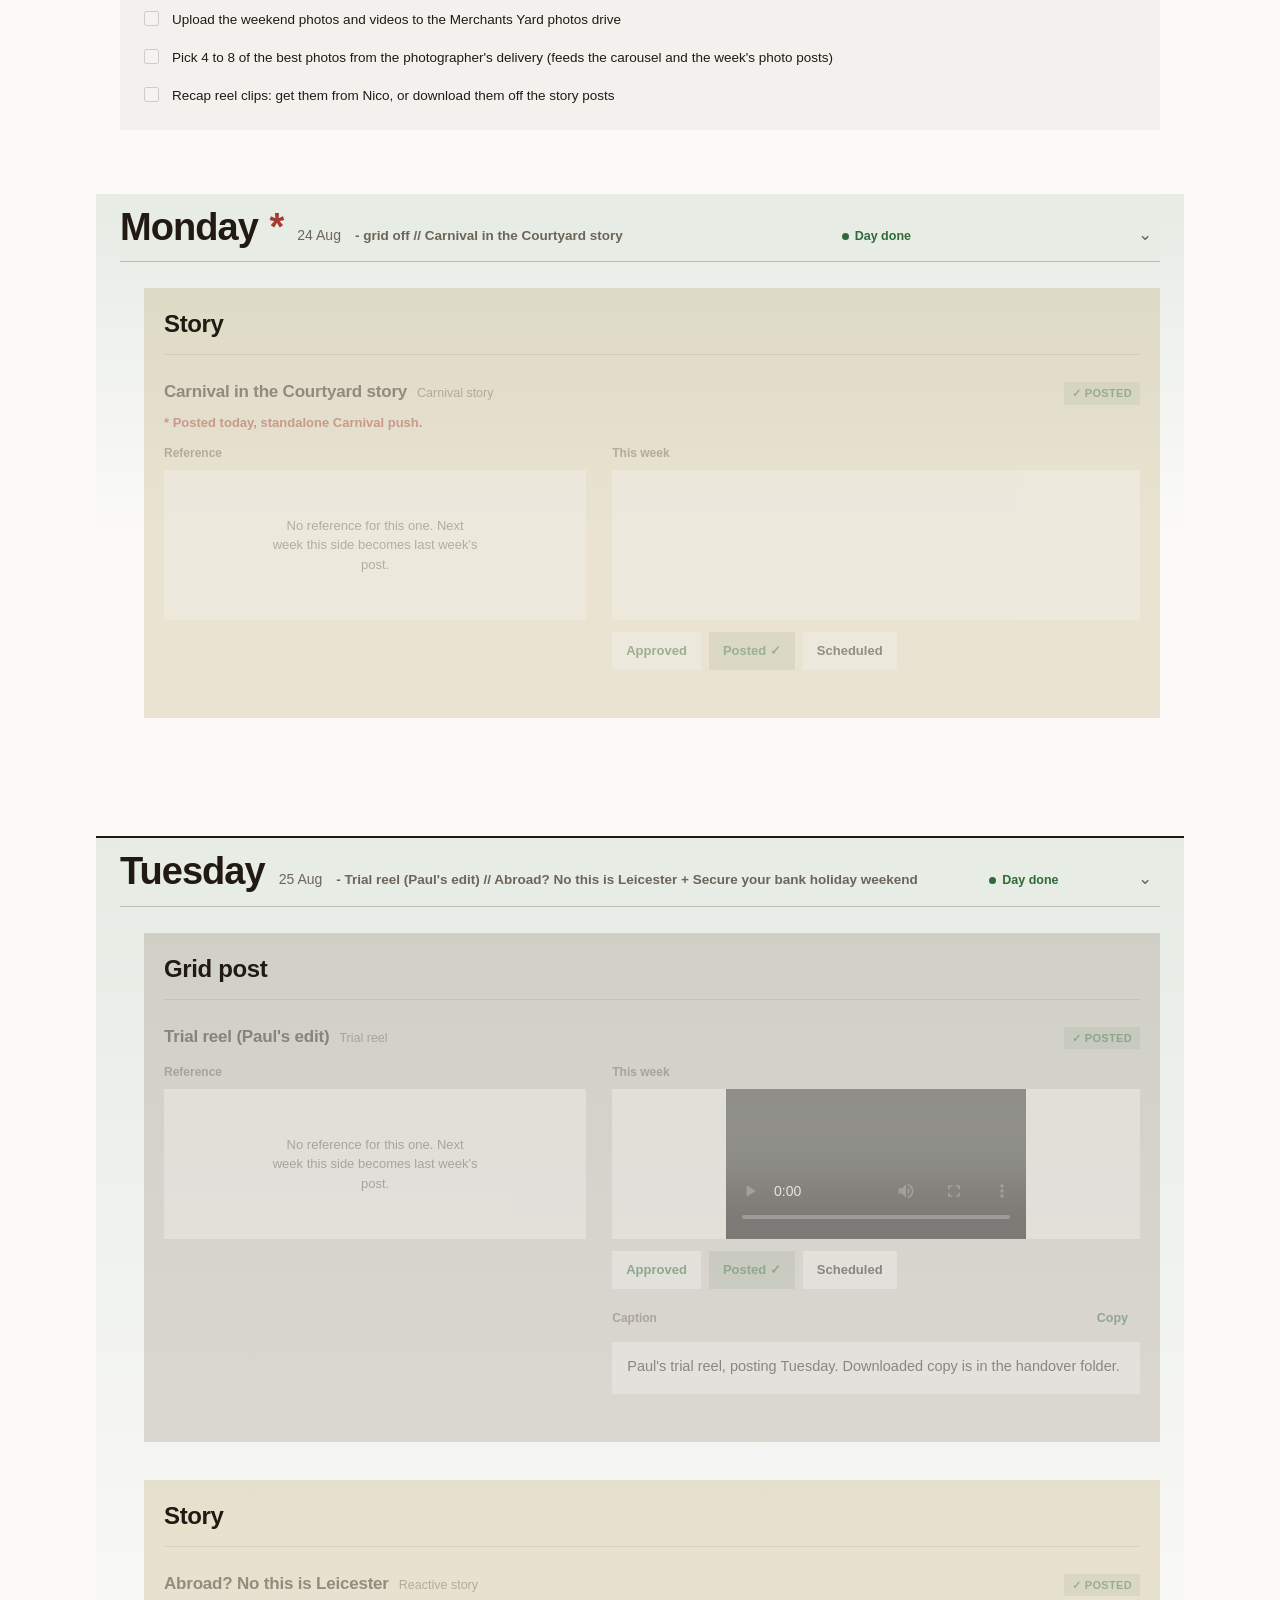
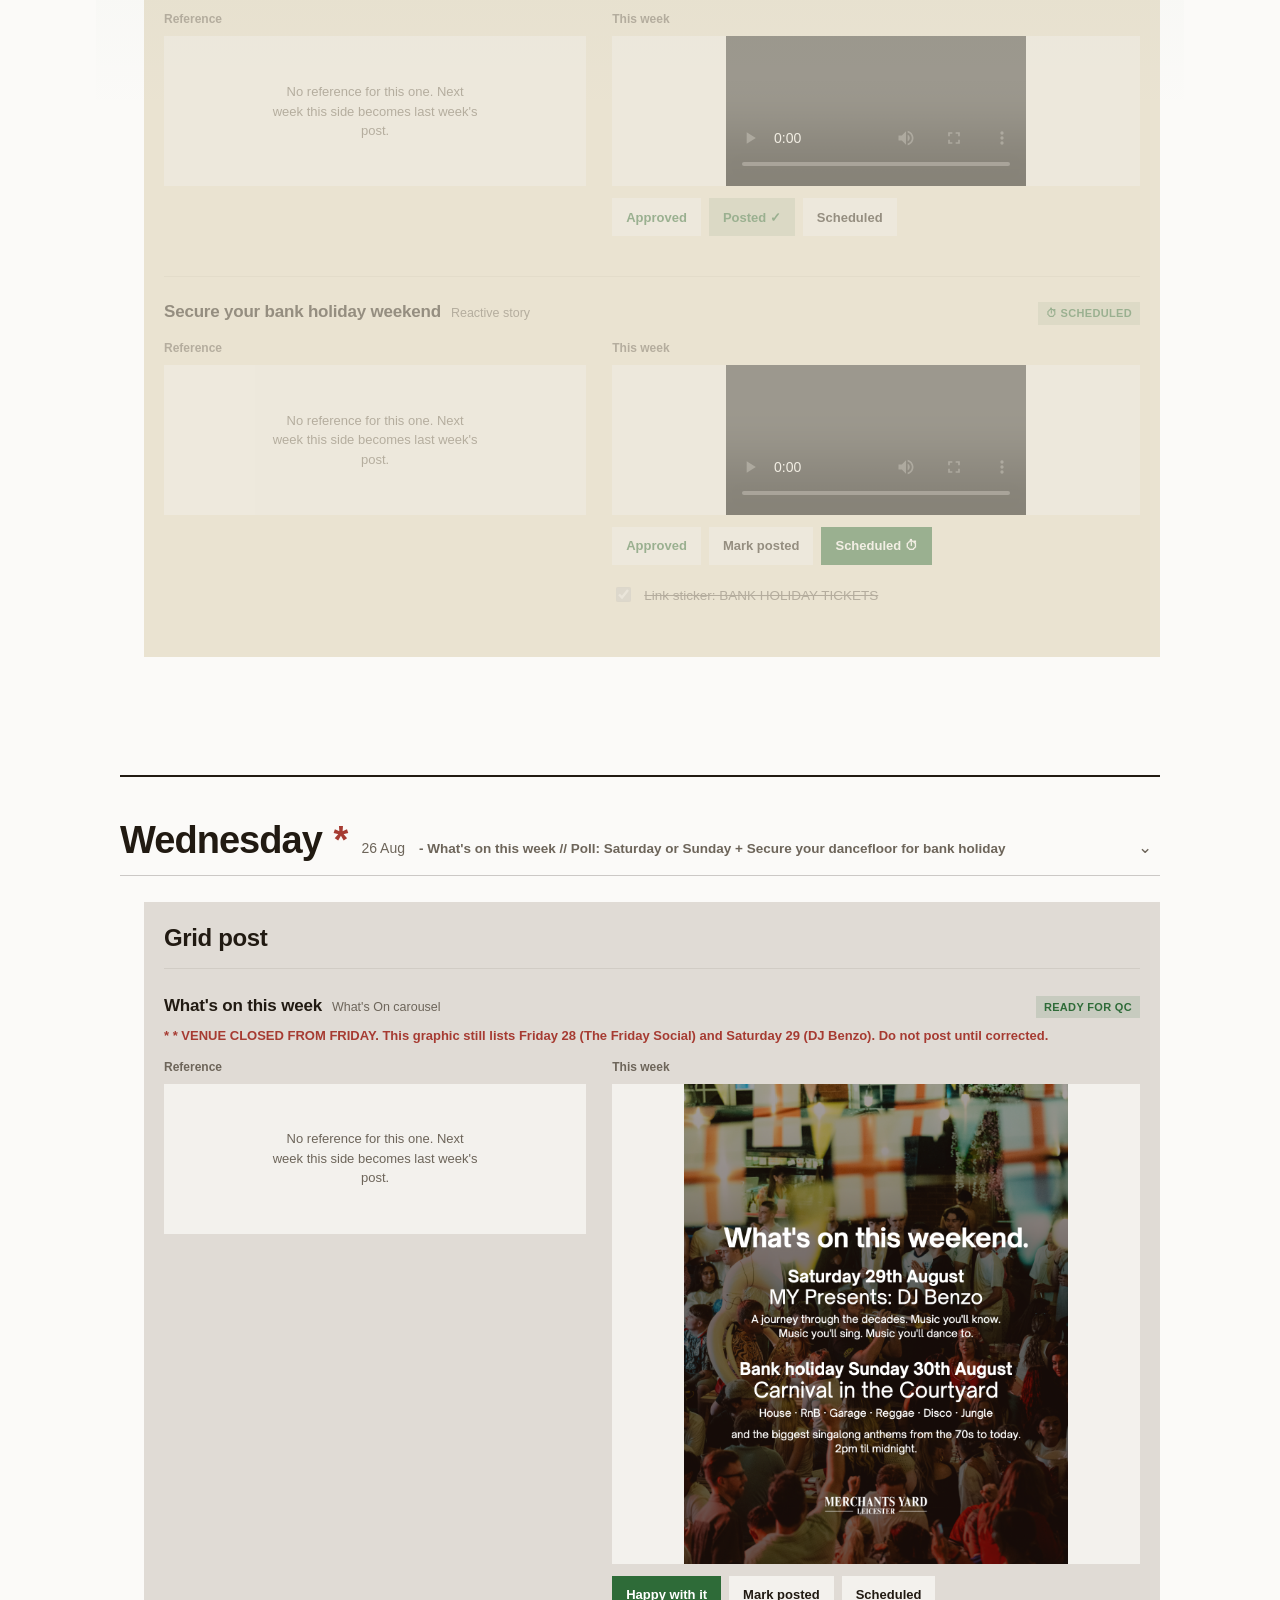
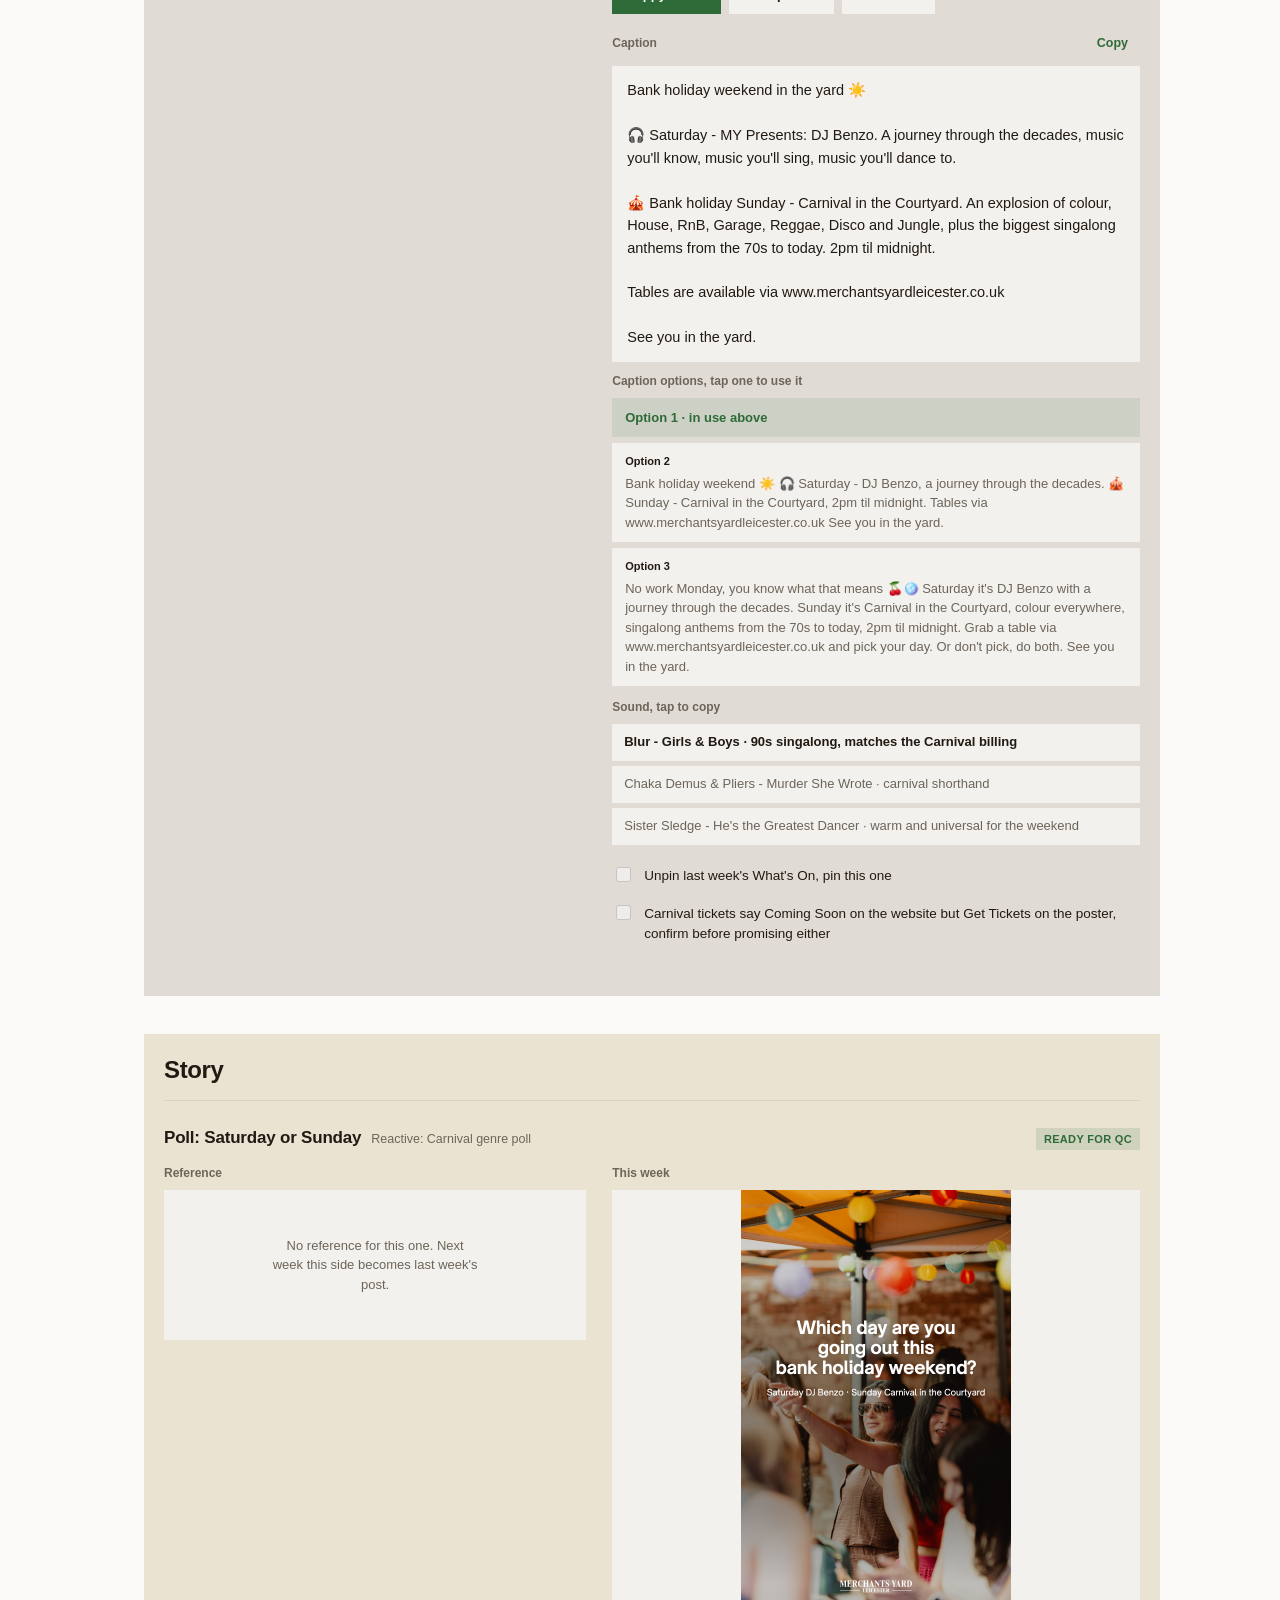
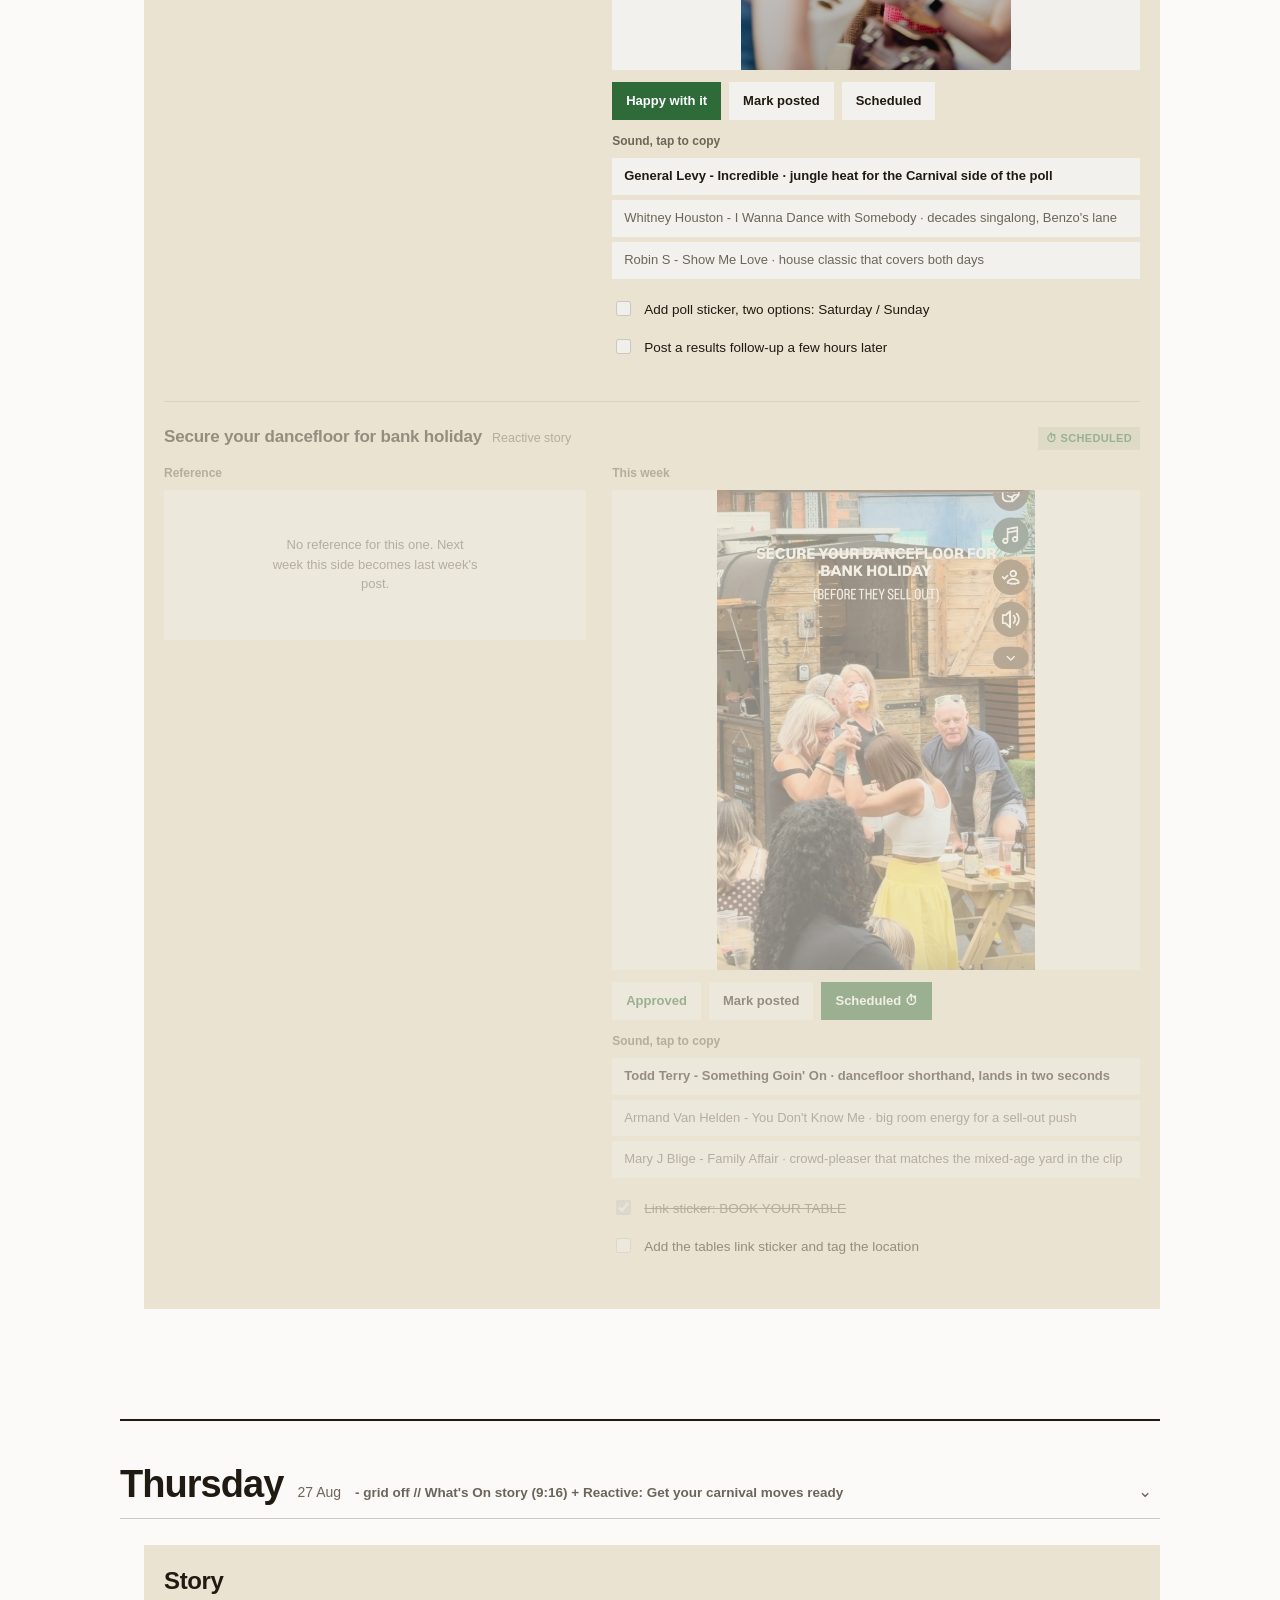
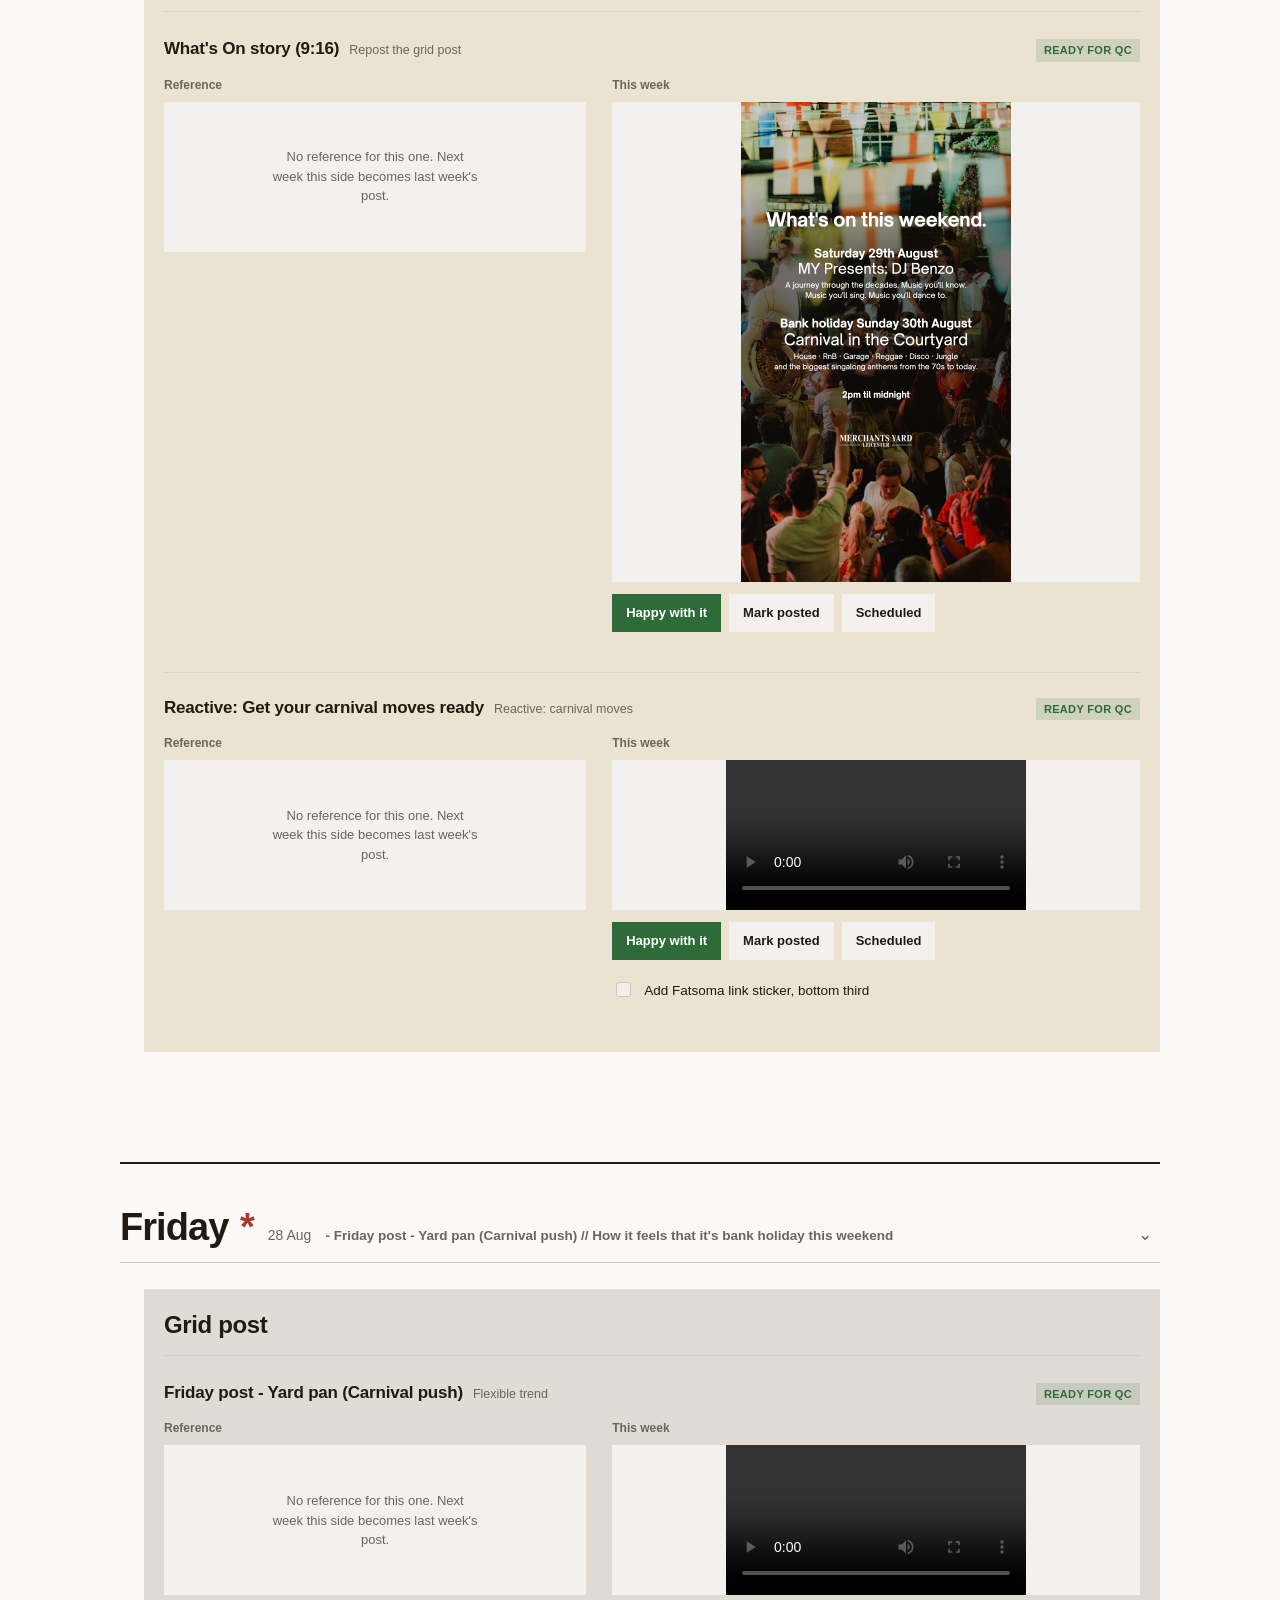
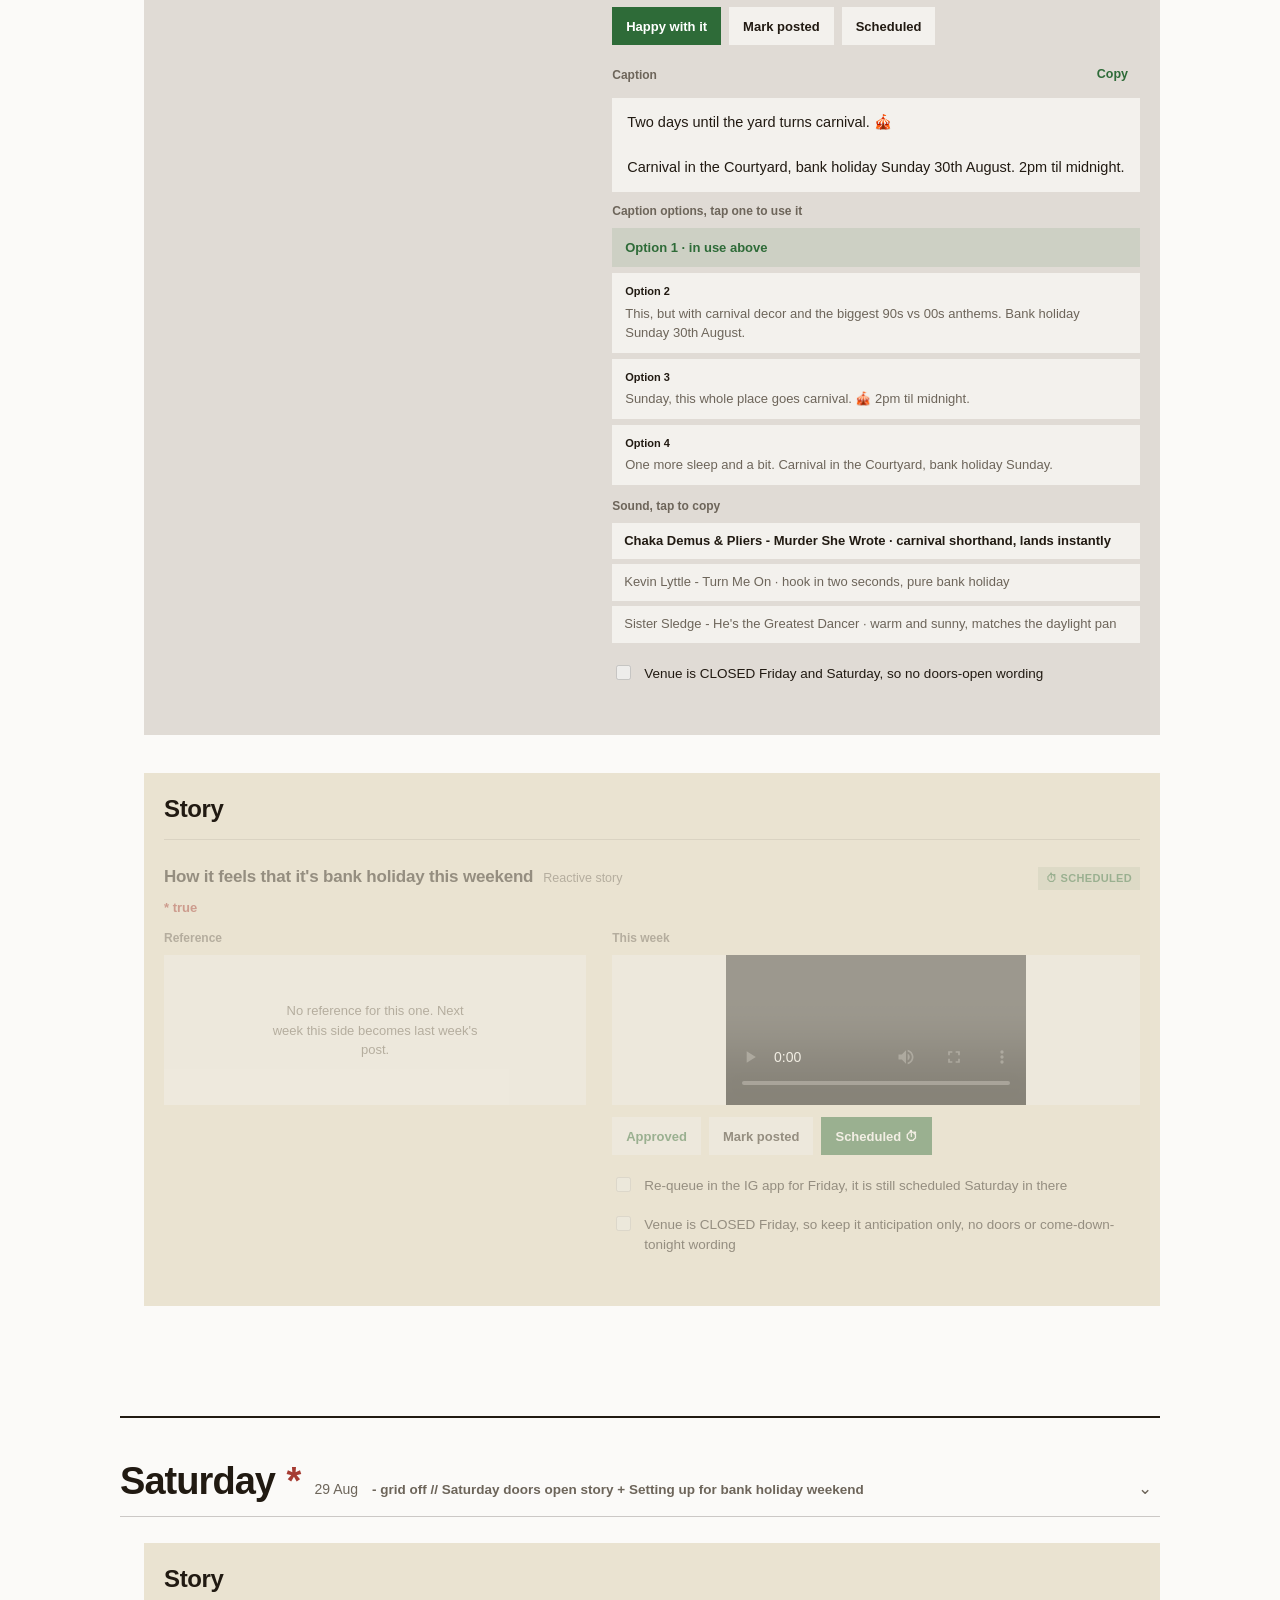
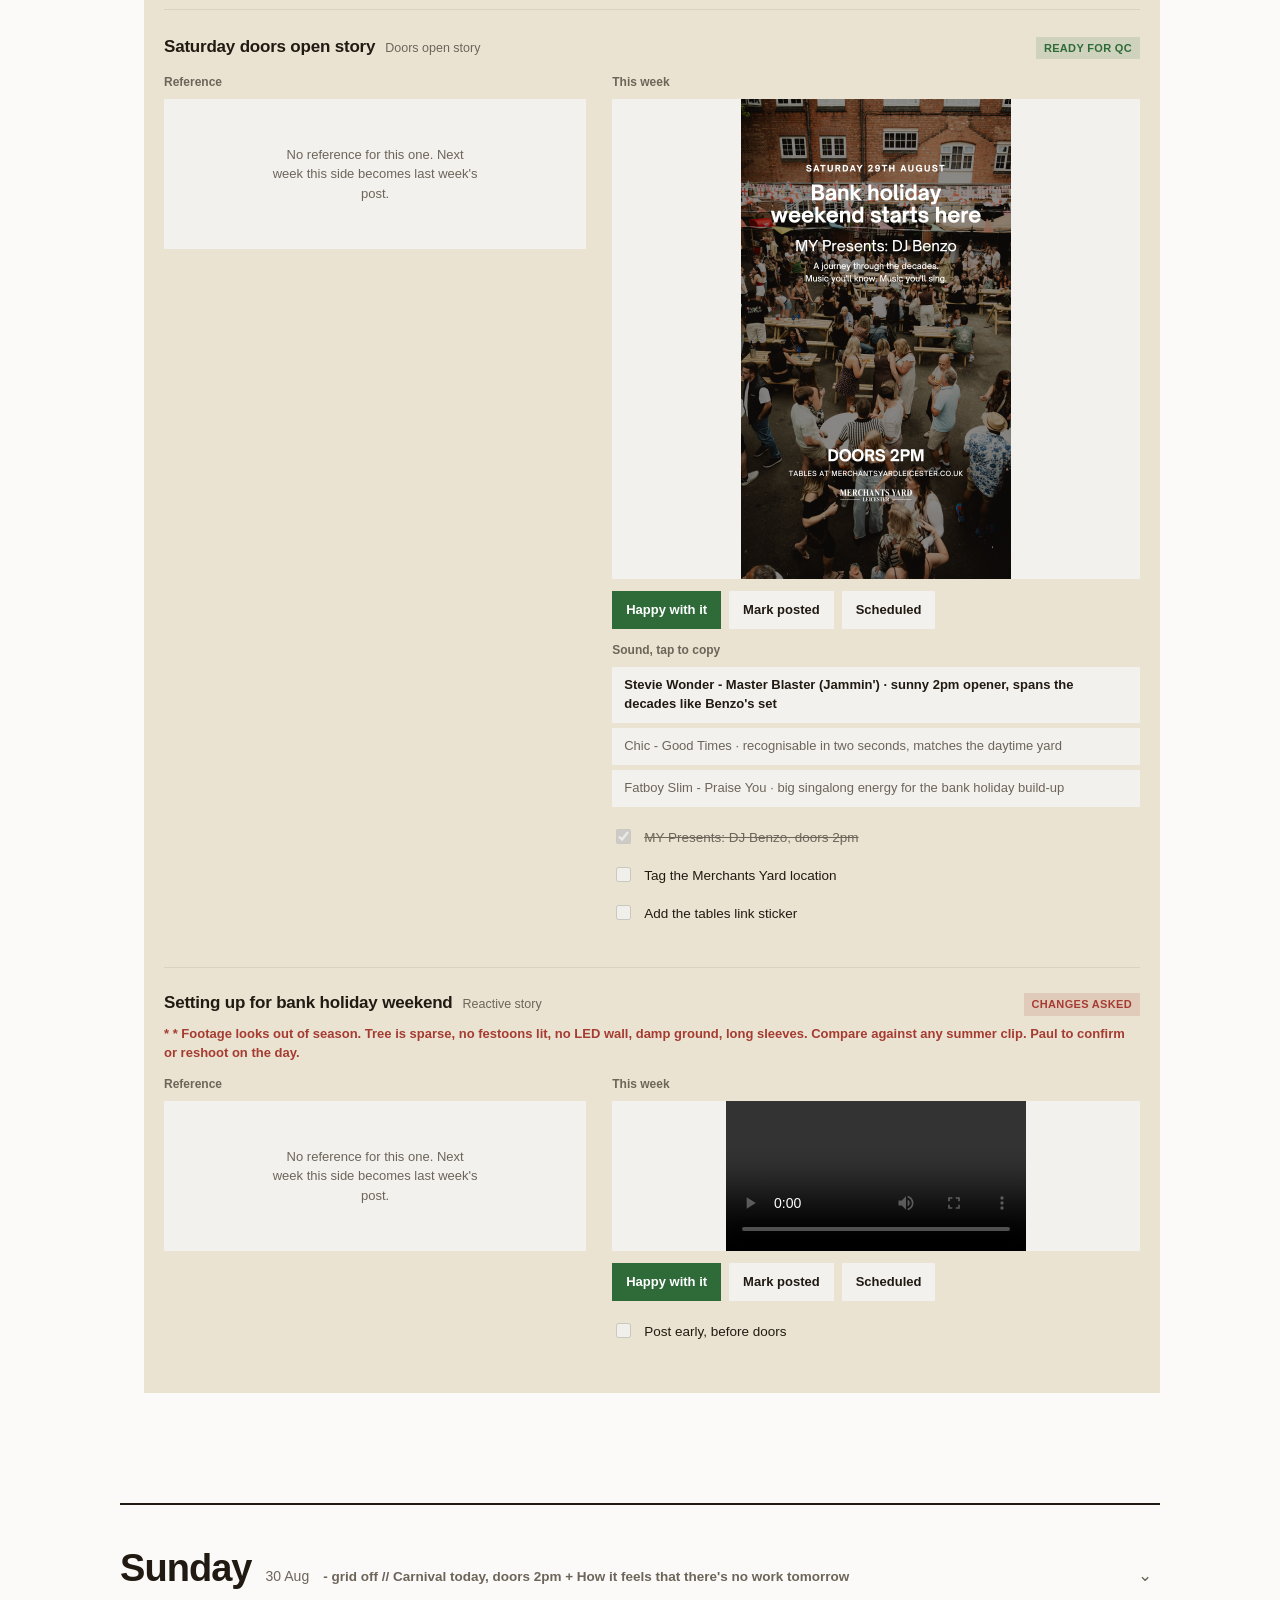
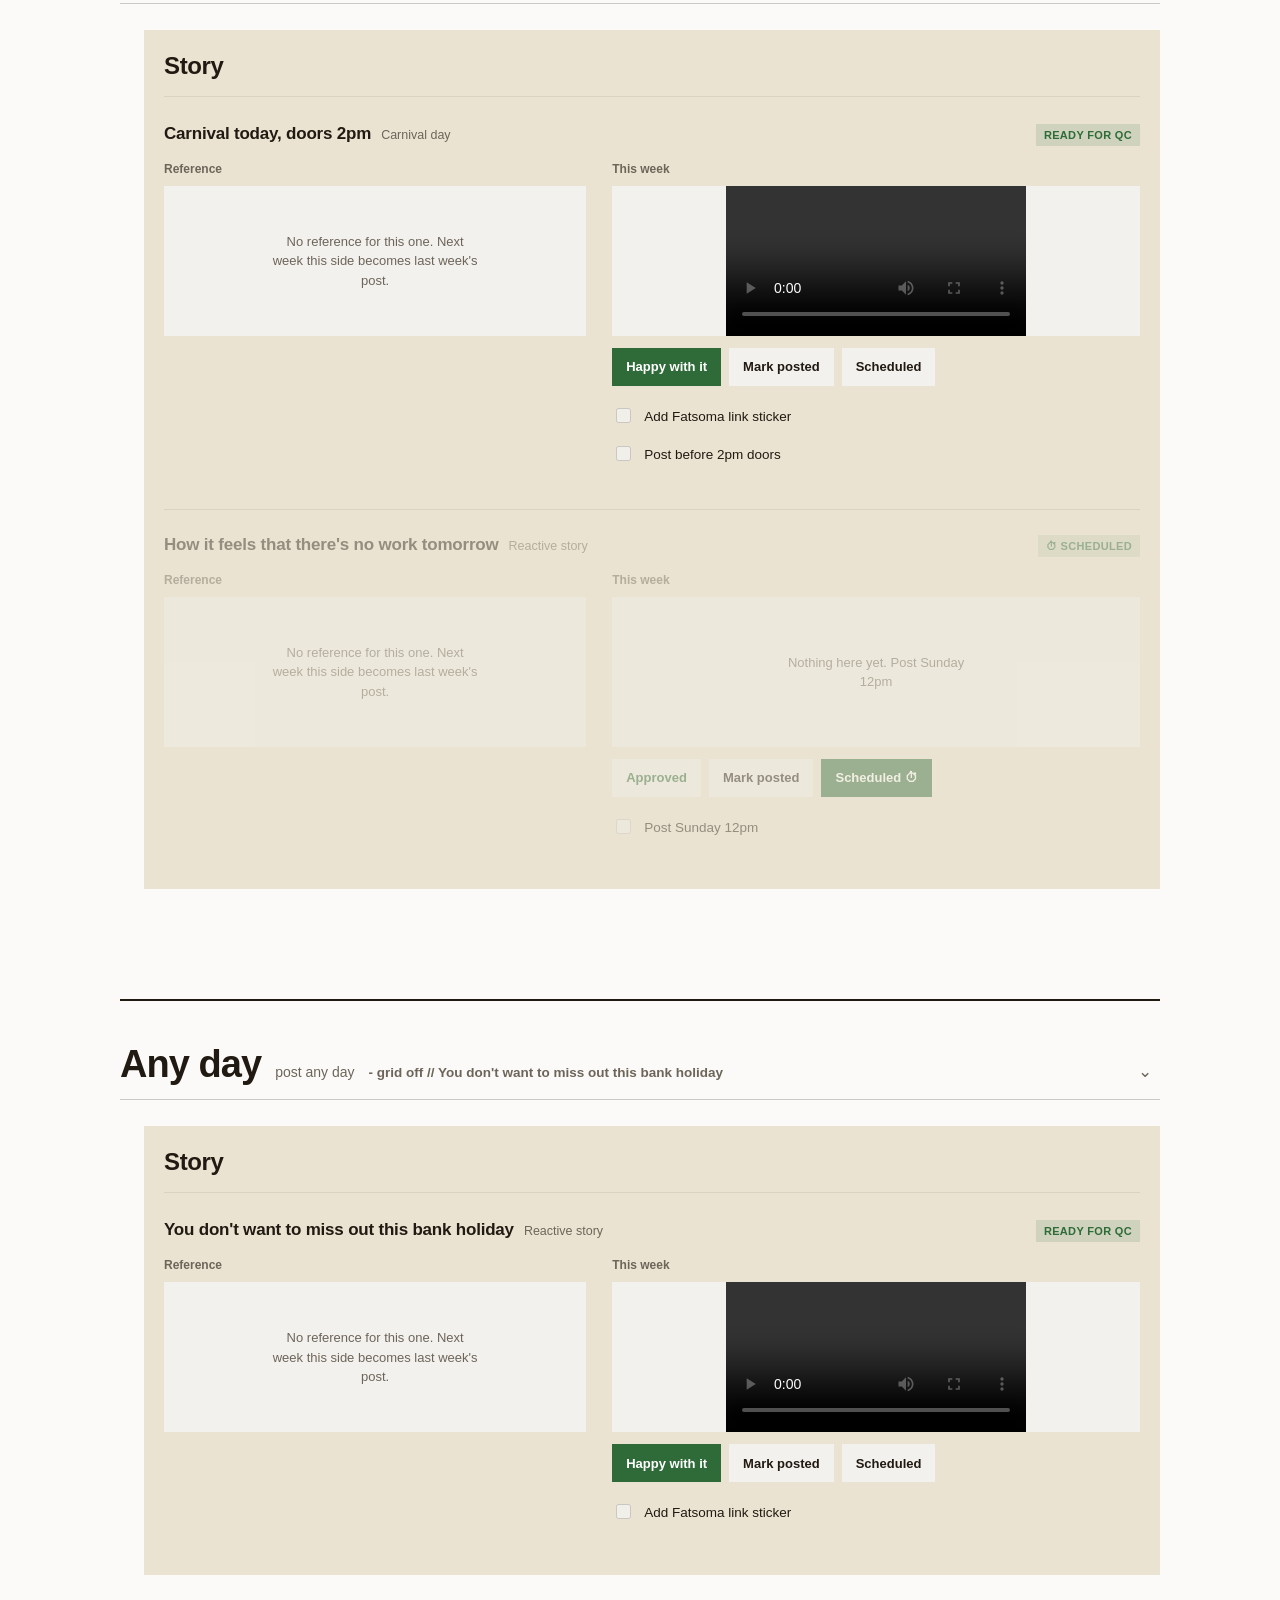
==== commit 61139664: "hub snapshot Co-Authored-By: Claude Fable 5 <noreply@anthropic.com>" ====
--- a/index.html
+++ b/index.html
@@ -7,6 +7,29 @@
 <title>TDG Hub</title>
 <link rel="stylesheet" href="app.css?v=31">
 <link rel="icon" href="data:image/svg+xml,<svg xmlns='http://www.w3.org/2000/svg' viewBox='0 0 64 64'><rect x='4' y='4' width='56' height='56' rx='14' fill='%23211a12'/><circle cx='32' cy='32' r='9' fill='%232e6b38'/></svg>">
+<script>
+// Single-window rule: each new hub window broadcasts a claim and every older
+// window closes itself, so relaunching TDG Hub.app never stacks windows.
+// Chrome only lets a window self-close while its history has one entry, hence
+// all internal navigation here uses location.replace().
+(() => {
+  try {
+    const bc = new BroadcastChannel("tdg-hub-window");
+    const me = { ts: Date.now(), id: Math.random().toString(36).slice(2) };
+    let stale = false;
+    bc.onmessage = e => {
+      const c = e.data;
+      if (stale || !c || c.type !== "claim") return;
+      if (c.ts > me.ts || (c.ts === me.ts && c.id > me.id)) {
+        stale = true;
+        window.close();
+        setTimeout(() => { if (!window.closed) location.replace("about:blank"); }, 400);
+      }
+    };
+    bc.postMessage({ type: "claim", ts: me.ts, id: me.id });
+  } catch { /* no BroadcastChannel: fall back to stacking windows */ }
+})();
+</script>
 </head>
 <body>
 <header class="topbar">
